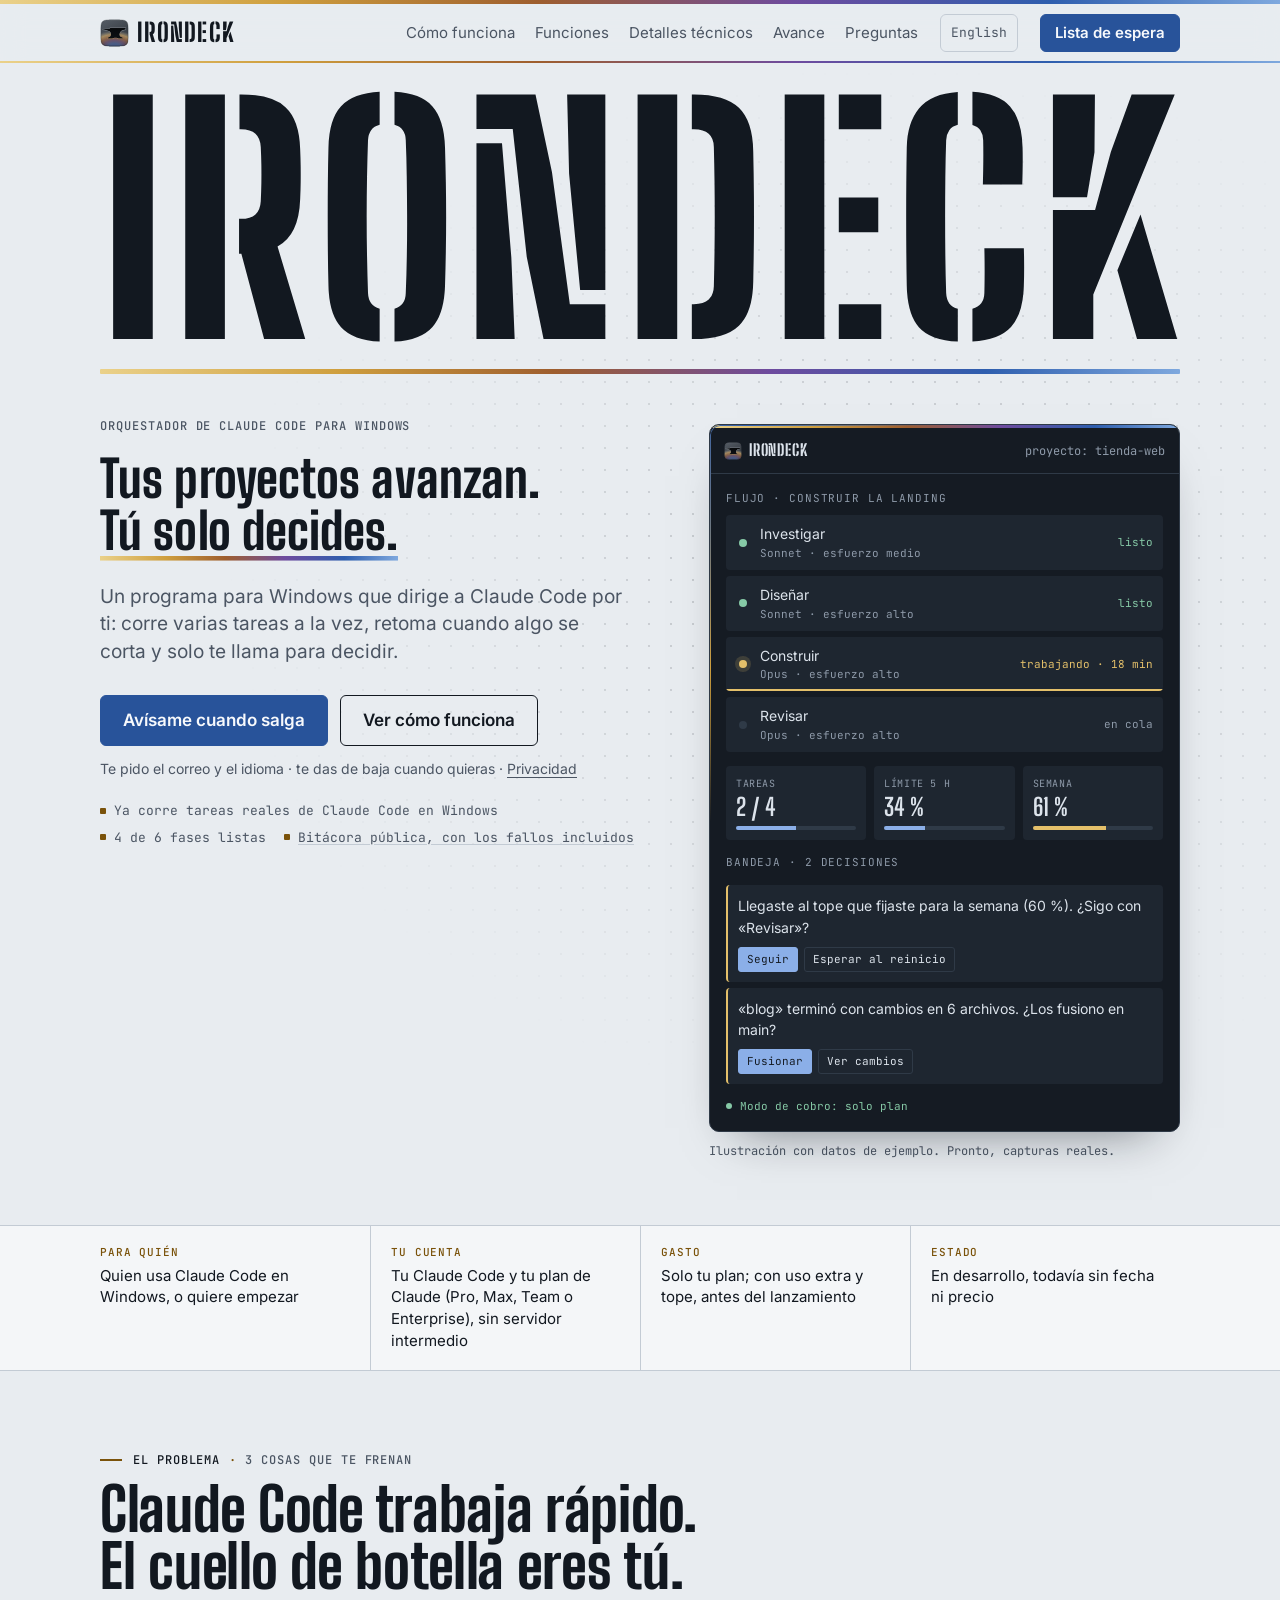
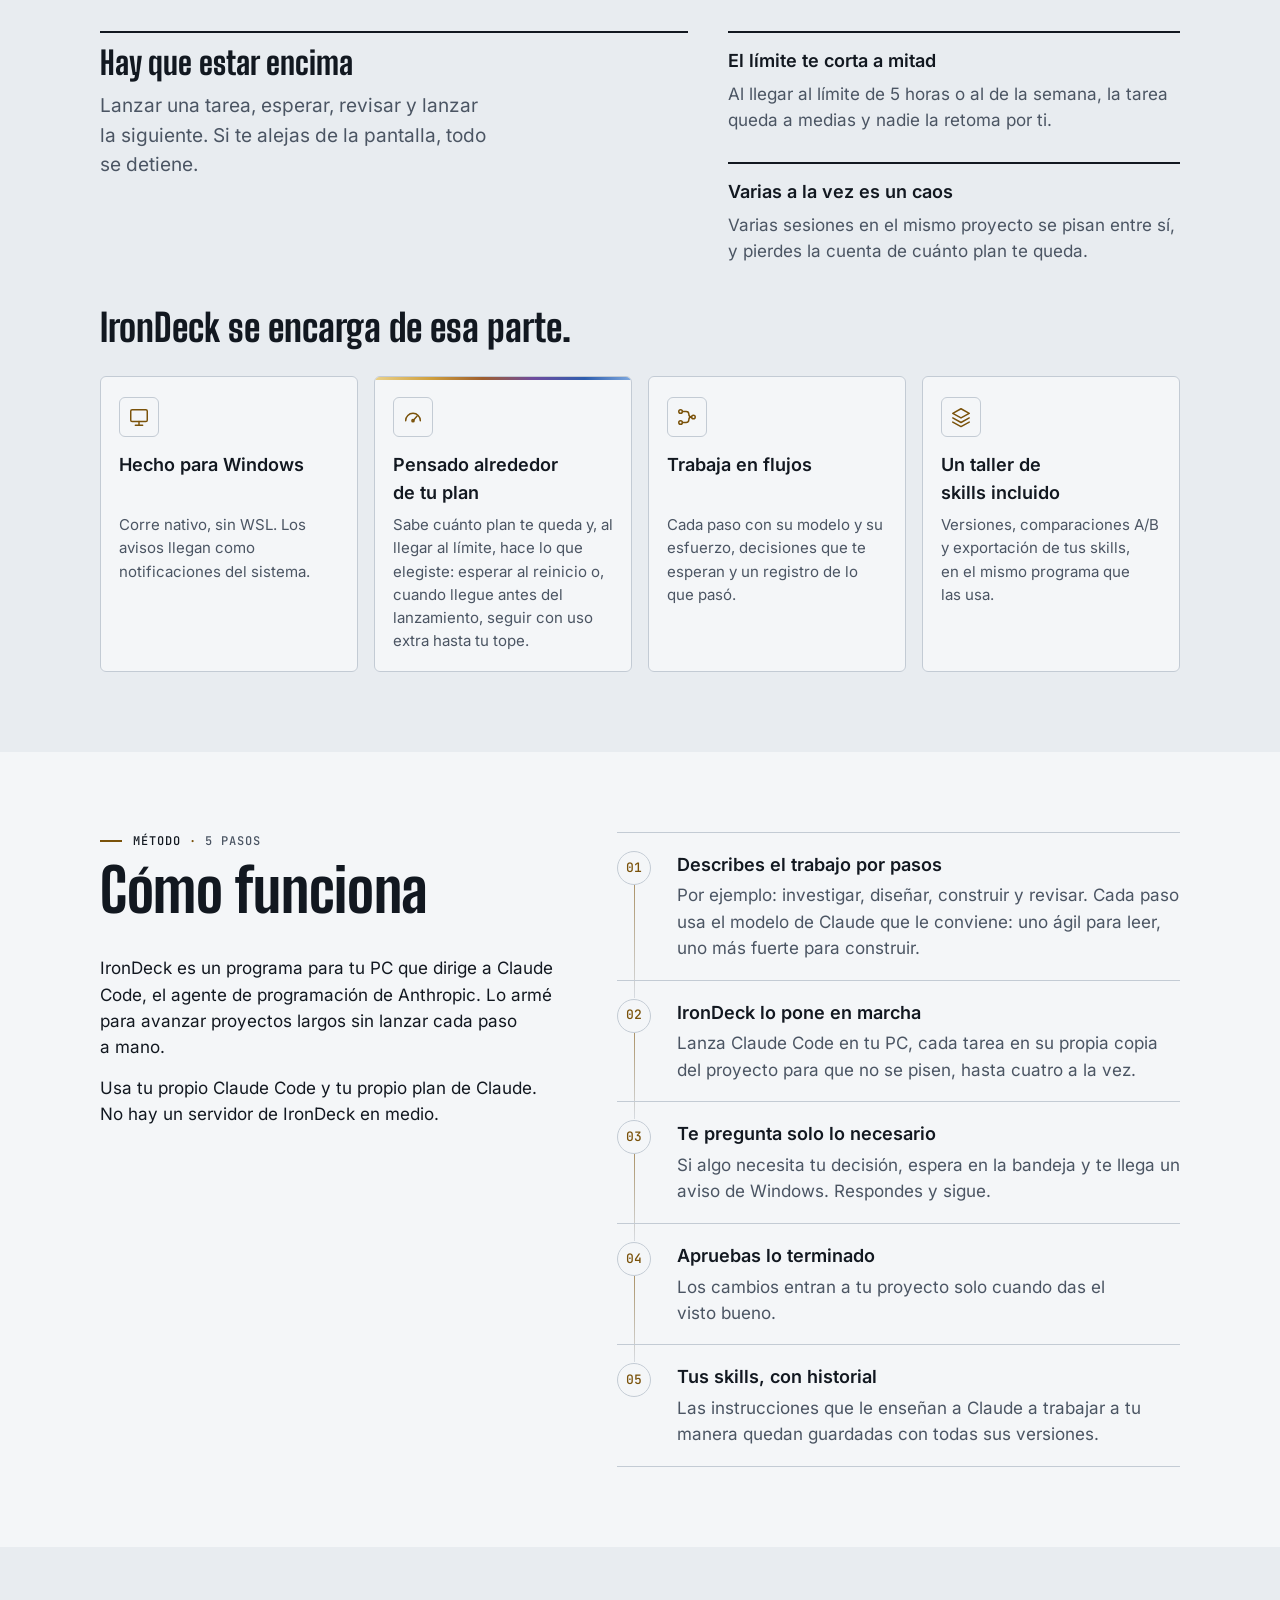
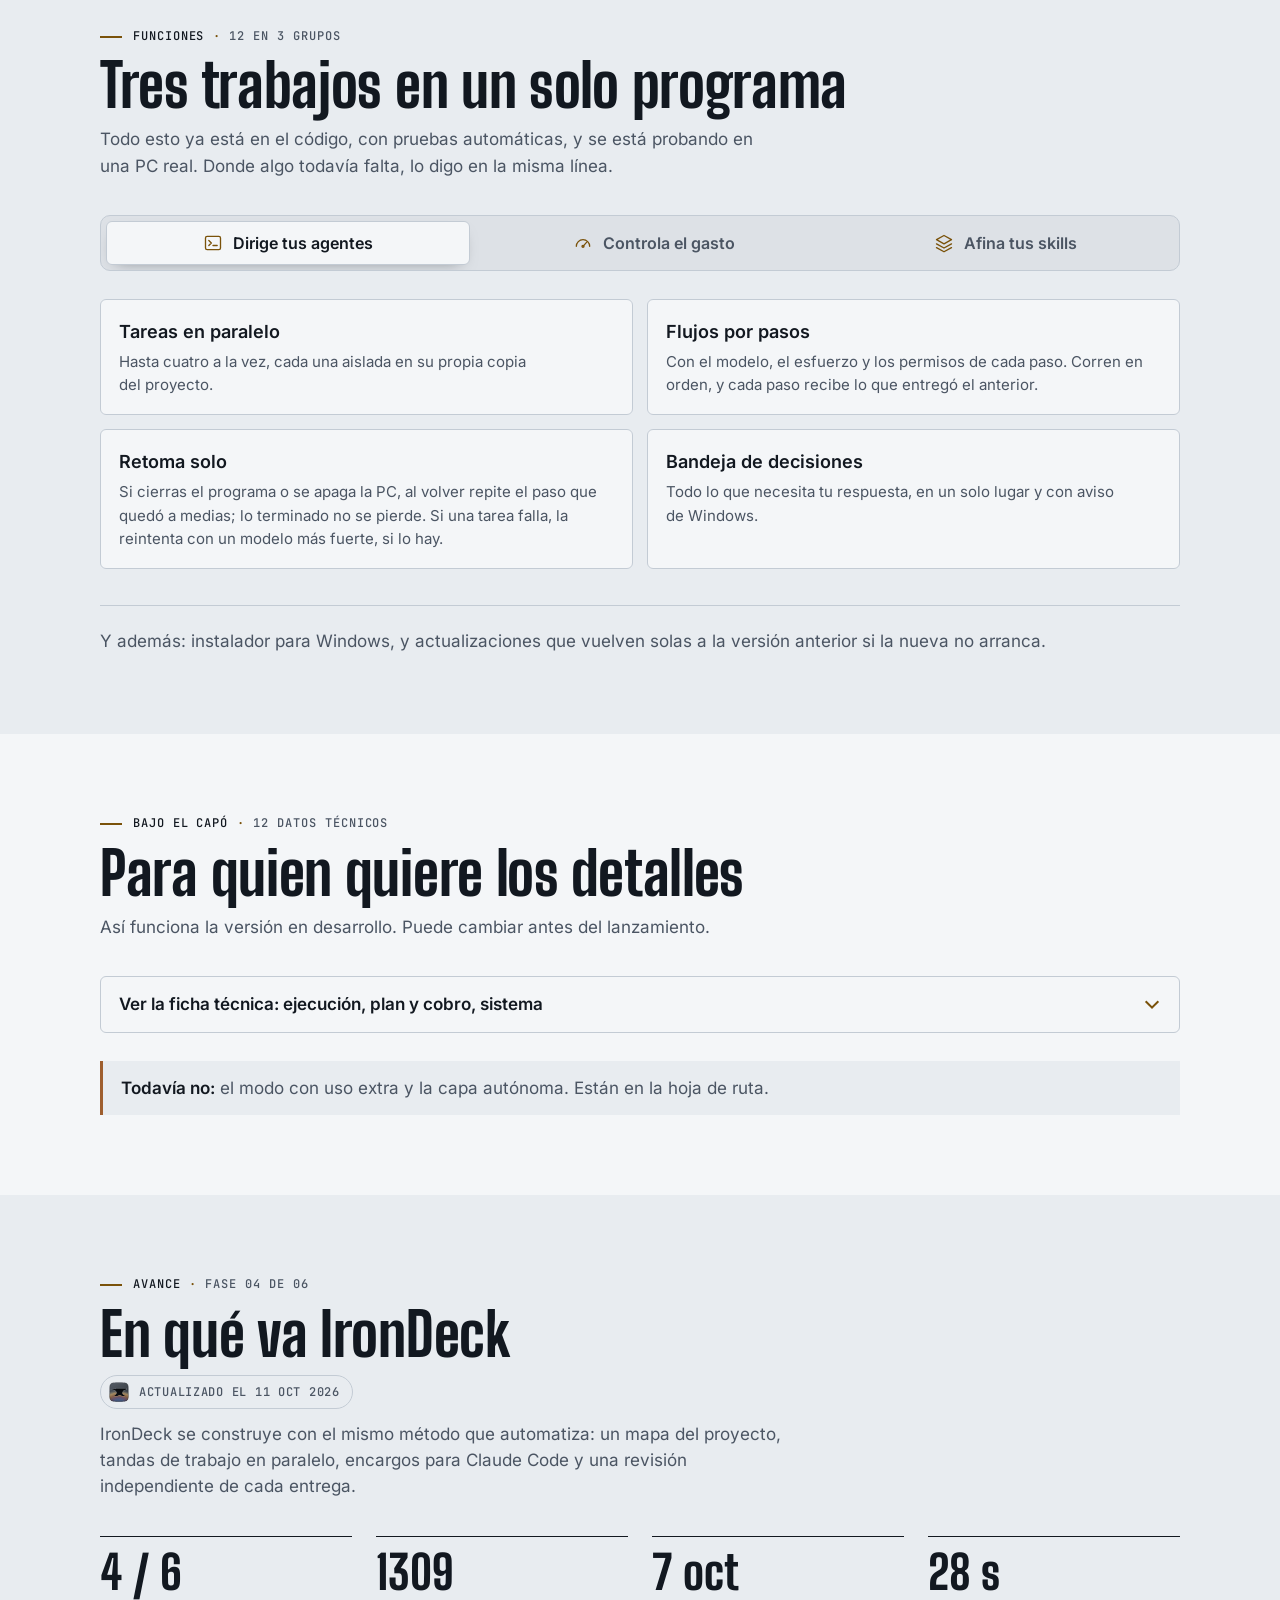
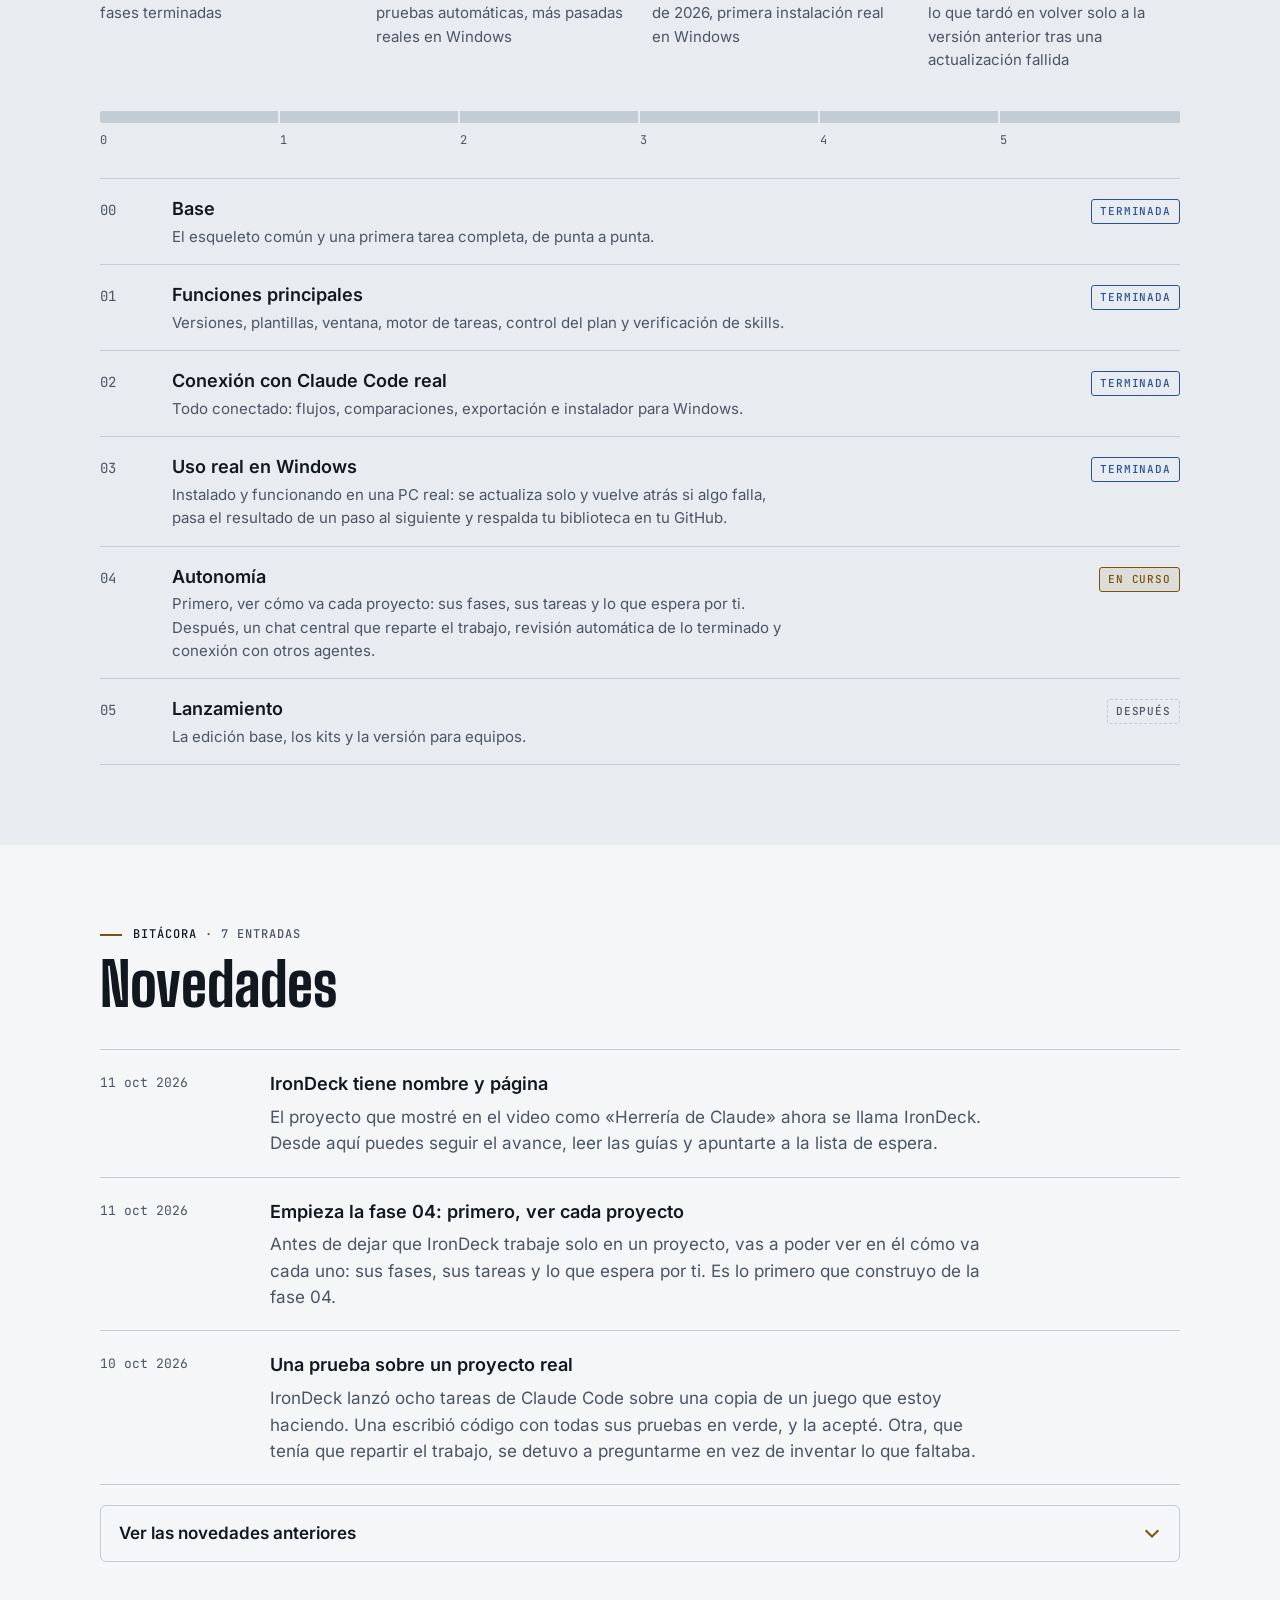
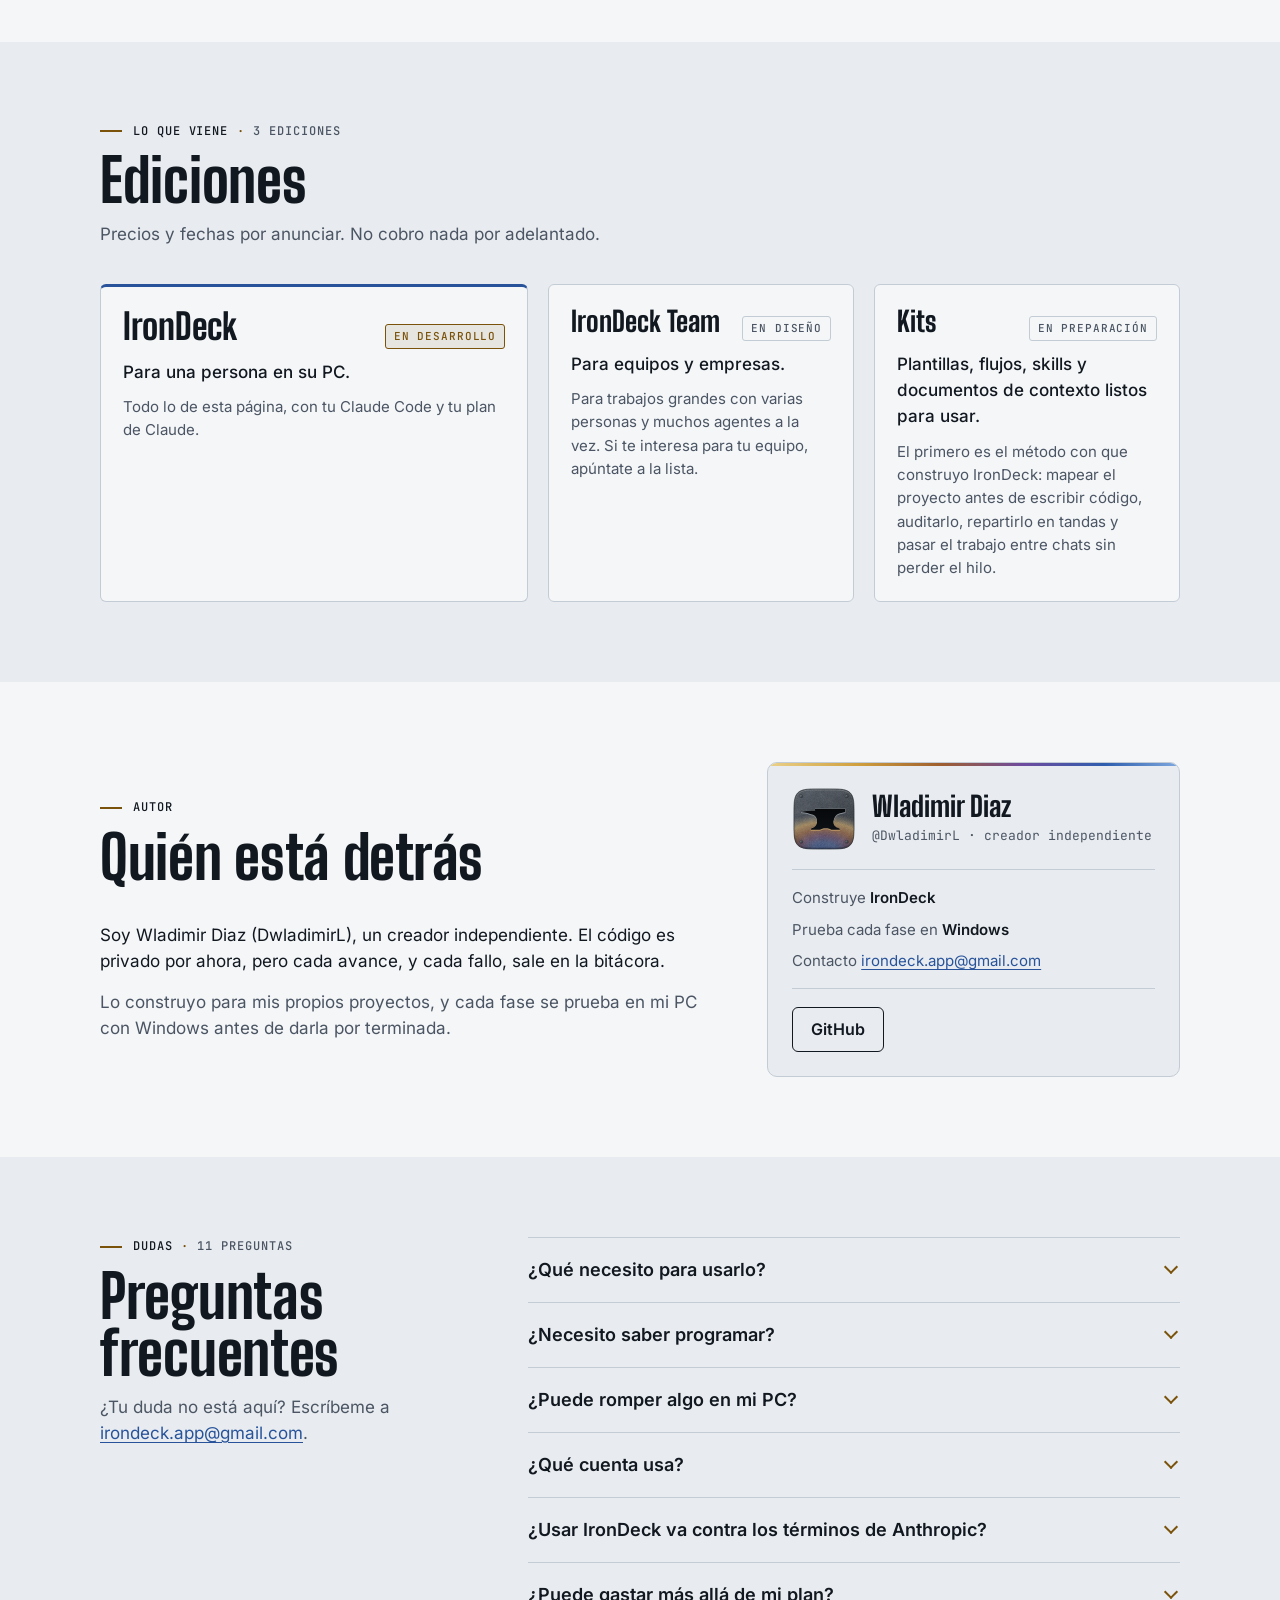
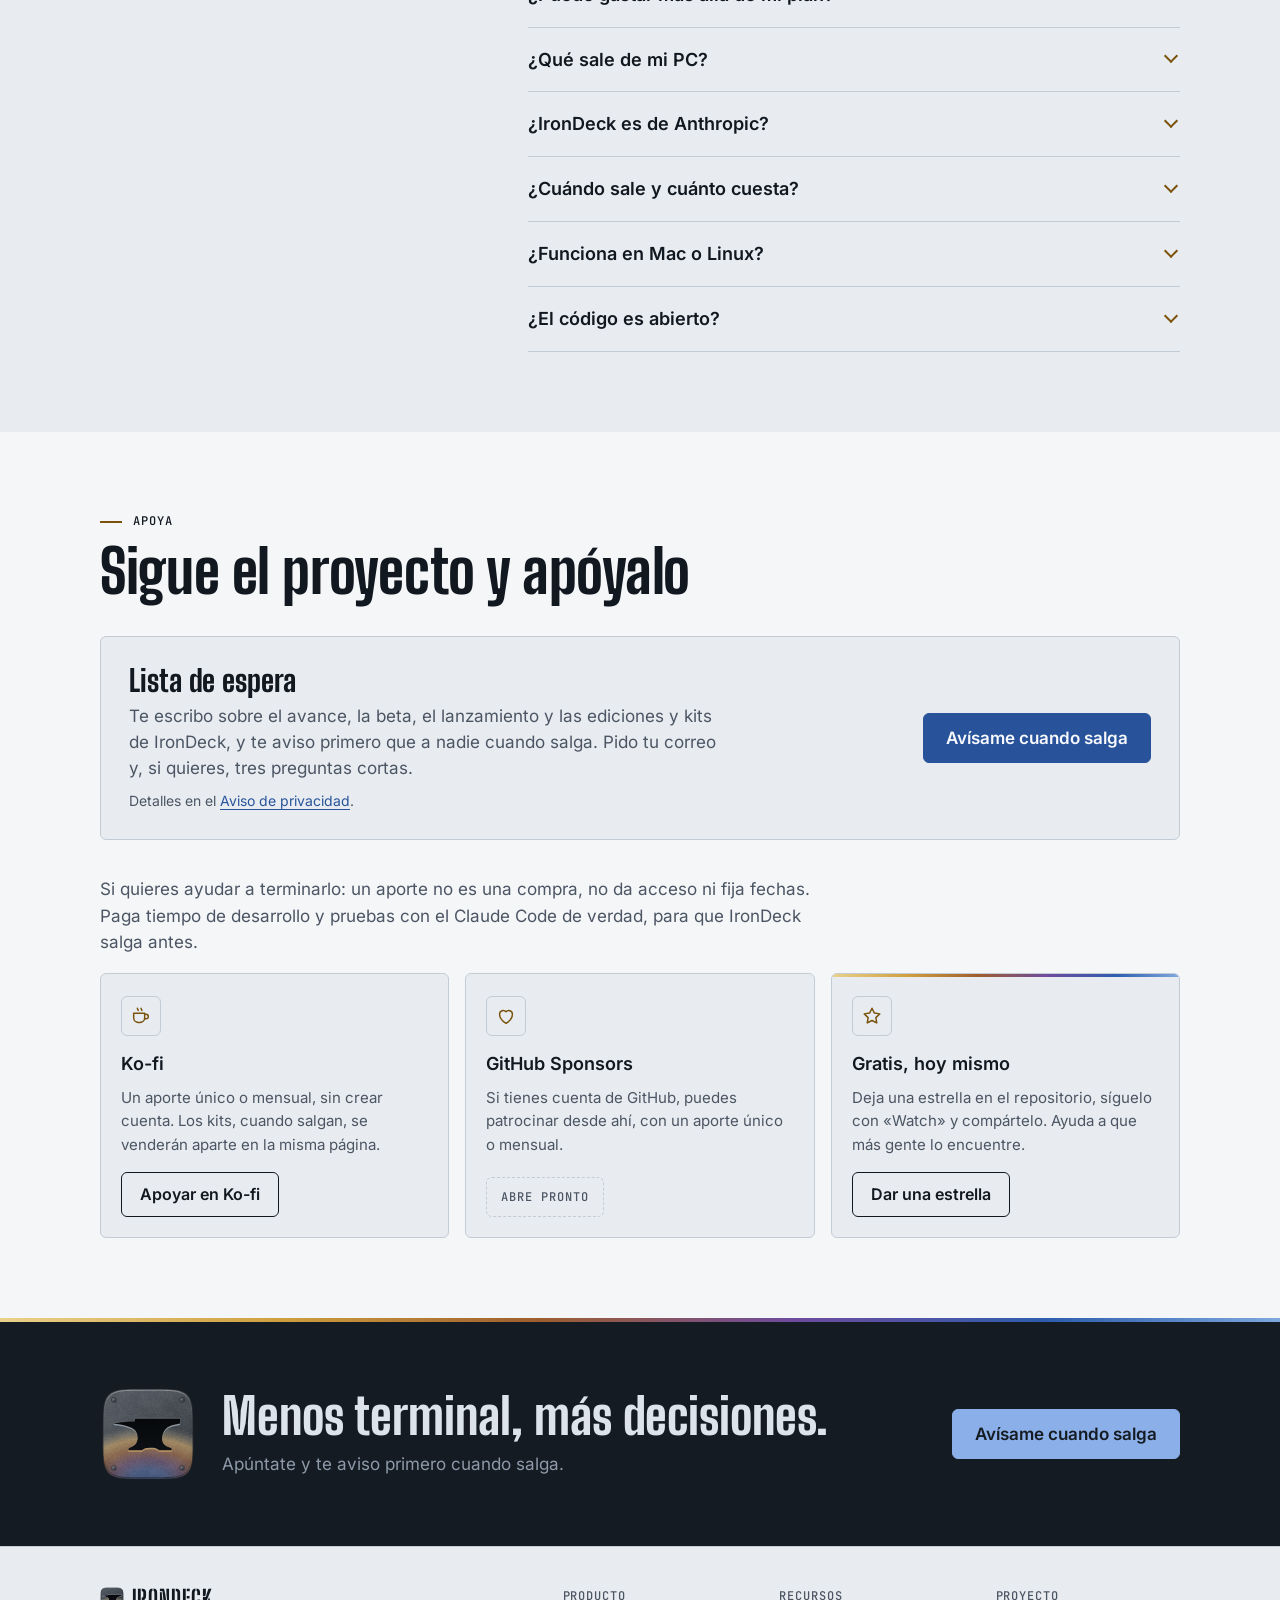
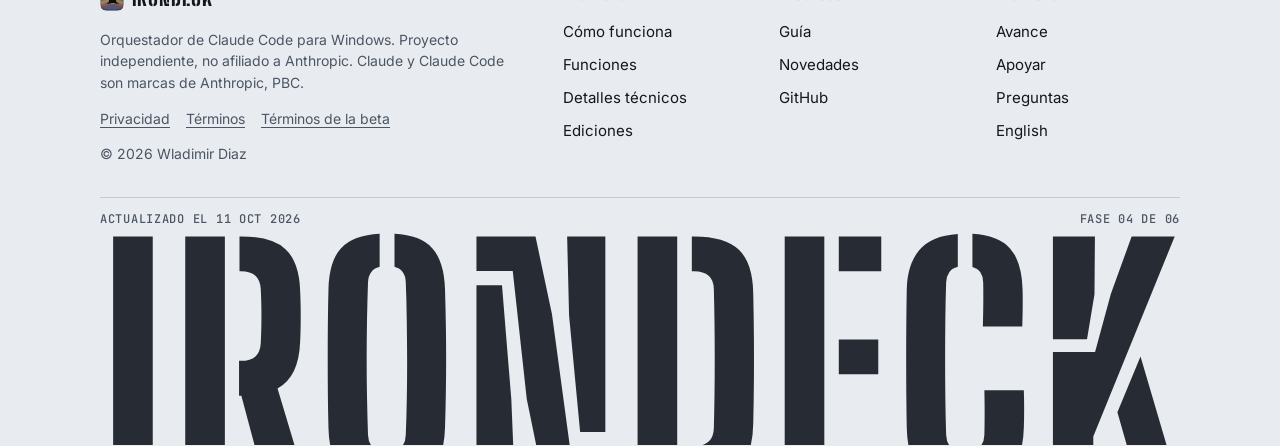
==== index.html @ 44e697b2 "Tipografía: Inter en el texto y JetBrains Mono en los datos (titulares siguen en Big Shoulders); gal" ====
<!doctype html>
<html lang="es">
<head>
<meta charset="utf-8">
<meta name="viewport" content="width=device-width, initial-scale=1, viewport-fit=cover">
<title>Orquestador de Claude Code para Windows | IronDeck</title>
<meta name="description" content="Corre varias tareas de Claude Code a la vez con tu propia cuenta y controla los límites de tu plan y el gasto extra. App para Windows, en desarrollo.">
<link rel="canonical" href="https://dwladimirl.github.io/irondeck/">
<link rel="alternate" hreflang="es" href="https://dwladimirl.github.io/irondeck/">
<link rel="alternate" hreflang="en" href="https://dwladimirl.github.io/irondeck/en/">
<link rel="alternate" hreflang="x-default" href="https://dwladimirl.github.io/irondeck/en/">
<meta property="og:type" content="website">
<meta property="og:site_name" content="IronDeck">
<meta property="og:title" content="Orquestador de Claude Code para Windows | IronDeck">
<meta property="og:description" content="Corre varias tareas de Claude Code a la vez con tu propia cuenta y controla los límites de tu plan y el gasto extra. App para Windows, en desarrollo.">
<meta property="og:url" content="https://dwladimirl.github.io/irondeck/">
<meta property="og:image" content="https://dwladimirl.github.io/irondeck/og-es.png">
<meta property="og:image:width" content="1200">
<meta property="og:image:height" content="630">
<meta property="og:image:alt" content="Orquestador de Claude Code para Windows | IronDeck">
<meta property="og:locale" content="es_LA">
<meta property="og:locale:alternate" content="en_US">
<meta name="twitter:card" content="summary_large_image">
<meta name="twitter:title" content="Orquestador de Claude Code para Windows | IronDeck">
<meta name="twitter:description" content="Corre varias tareas de Claude Code a la vez con tu propia cuenta y controla los límites de tu plan y el gasto extra. App para Windows, en desarrollo.">
<meta name="twitter:image" content="https://dwladimirl.github.io/irondeck/og-es.png">
<meta name="twitter:image:alt" content="Orquestador de Claude Code para Windows | IronDeck">
<meta name="theme-color" content="#151b23">
<meta name="google-site-verification" content="wvuxBFyBOzx4dstYK6HZPHIpPNe8g9uJr7-BDbTh3PM">
<link rel="icon" href="favicon.ico" sizes="32x32">
<link rel="icon" href="marca/irondeck-icono-simple.svg" type="image/svg+xml">
<link rel="apple-touch-icon" href="apple-touch-icon.png">
<link rel="preload" href="fuentes/big-shoulders-display-latin-800-normal.woff2" as="font" type="font/woff2" crossorigin>
<link rel="preload" href="fuentes/inter-latin-wght-normal.woff2" as="font" type="font/woff2" crossorigin>
<style>
@font-face{font-family:"Inter";font-style:normal;font-weight:400 700;font-display:swap;src:url("fuentes/inter-latin-wght-normal.woff2") format("woff2")}
@font-face{font-family:"Big Shoulders Display";font-style:normal;font-weight:700;font-display:swap;src:url("fuentes/big-shoulders-display-latin-700-normal.woff2") format("woff2")}
@font-face{font-family:"Big Shoulders Display";font-style:normal;font-weight:800;font-display:swap;src:url("fuentes/big-shoulders-display-latin-800-normal.woff2") format("woff2")}
@font-face{font-family:"Big Shoulders Stencil Display";font-style:normal;font-weight:800;font-display:swap;src:url("fuentes/big-shoulders-stencil-display-latin-800-normal.woff2") format("woff2")}
@font-face{font-family:"JetBrains Mono";font-style:normal;font-weight:400 600;font-display:swap;src:url("fuentes/jetbrains-mono-latin-wght-normal.woff2") format("woff2")}
/* Layout: a control deck. An instrument header, a hero split between the promise and a sample deck panel, a spec strip, then sections that alternate paper and raised paper on a 1120px frame. The temper colors (straw to blue, the colors steel takes as it is tempered) are the one signature: top edge, the underline of the hero's last line, the deck's top rule, the reading thread and the progress bar. */
:root {
  --bg: #e8ecf0;
  --bg-raised: #f4f6f8;
  --ink: #121820;
  --ink-2: #4b5563;
  --line: #c3cbd4;
  --accent: #28539a;
  --accent-ink: #f7f9fc;
  --straw: #7a520a;
  --done: #28539a;

  --deck-bg: #151b23;
  --deck-raised: #1e2630;
  --deck-line: #2f3a47;
  --deck-ink: #dce3eb;
  --deck-muted: #8e9aa9;
  --deck-straw: #e4c06a;
  --deck-blue: #8bafe8;
  --deck-ok: #86c9a6;

  --t1: #ead18a; --t2: #cf9f3e; --t3: #9e5e2e; --t4: #6e4b9e; --t5: #2e5eae; --t6: #7ea8de;
  --temper: linear-gradient(90deg, var(--t1), var(--t2) 22%, var(--t3) 42%, var(--t4) 62%, var(--t5) 82%, var(--t6));

  --f-display: "Big Shoulders Display", "Arial Narrow", "Helvetica Neue", Arial, sans-serif;
  --f-stencil: "Big Shoulders Stencil Display", "Big Shoulders Display", "Arial Narrow", Arial, sans-serif;
  --f-body: "Inter", "Helvetica Neue", Arial, sans-serif;
  --f-mono: "JetBrains Mono", ui-monospace, "Cascadia Mono", Consolas, monospace;

  --dur-fast: 0.18s;
  --ease: cubic-bezier(0.22, 1, 0.36, 1);

  --frame: 1120px;
  --r: 6px;
  color-scheme: light;
}
@media (prefers-color-scheme: dark) {
  :root:not([data-theme="light"]) {
    --bg: #0f1318; --bg-raised: #161b22; --ink: #e4e9ef; --ink-2: #9ba6b4; --line: #29313b;
    --accent: #86abe6; --accent-ink: #0d1219; --straw: #e2bd63; --done: #86abe6;
    --deck-bg: #1a212a; --deck-raised: #222a35; --deck-line: #35414f;
    color-scheme: dark;
  }
}
:root[data-theme="dark"] {
  --bg: #0f1318; --bg-raised: #161b22; --ink: #e4e9ef; --ink-2: #9ba6b4; --line: #29313b;
  --accent: #86abe6; --accent-ink: #0d1219; --straw: #e2bd63; --done: #86abe6;
  --deck-bg: #1a212a; --deck-raised: #222a35; --deck-line: #35414f;
  color-scheme: dark;
}

*, *::before, *::after { box-sizing: border-box; }
html { -webkit-text-size-adjust: 100%; scroll-behavior: smooth; scroll-padding-top: 72px; }
@media (prefers-reduced-motion: reduce) { html { scroll-behavior: auto; } }
body {
  margin: 0;
  background: var(--bg);
  color: var(--ink);
  font-family: var(--f-body);
  font-size: 1.0625rem;
  line-height: 1.55;
}
img { max-width: 100%; height: auto; }
[hidden] { display: none !important; }

a { color: var(--accent); text-underline-offset: 0.18em; }
a:hover { text-decoration-thickness: 2px; }
:focus-visible { outline: 2px solid var(--accent); outline-offset: 3px; border-radius: 2px; }
.deck :focus-visible, .final :focus-visible { outline-color: var(--deck-blue); }

h1, h2, h3, h4 { text-wrap: balance; margin: 0; }
p { margin: 0; text-wrap: pretty; }
ul, ol, dl, dd { margin: 0; padding: 0; list-style: none; }
code { font-family: var(--f-mono); font-size: 0.9em; white-space: nowrap; }
.nw { white-space: nowrap; }

.frame { max-width: var(--frame); margin-inline: auto; padding-inline: 20px; }

.skip { position: absolute; left: -999px; top: 0; background: var(--accent); color: var(--accent-ink); padding: 8px 12px; z-index: 10; }
.skip:focus { left: 12px; top: 12px; }

.temper-edge { height: 4px; background: var(--temper); }

.section-head .label::before { content: ""; display: inline-block; width: 22px; height: 2px; margin-inline-end: 0.9em; vertical-align: middle; background: var(--straw); }
.label .dato { color: var(--ink-2); }
.label .dato::before { content: "·"; margin-inline: 0.7em; color: var(--straw); }
.section-head .label { color: var(--ink); }
.label {
  font-family: var(--f-mono);
  font-size: 0.75rem;
  font-weight: 500;
  letter-spacing: 0.08em;
  text-transform: uppercase;
  color: var(--ink-2);
}

/* Header */
.top {
  position: sticky;
  top: env(safe-area-inset-top, 0px);
  z-index: 5;
  background: color-mix(in srgb, var(--bg) 84%, transparent);
  -webkit-backdrop-filter: blur(12px) saturate(1.3);
  backdrop-filter: blur(12px) saturate(1.3);
  border-bottom: 1px solid var(--line);
}
.top-inner { display: flex; align-items: center; gap: 22px; padding-block: 10px; }
.mark {
  display: inline-flex;
  align-items: center;
  gap: 0.34em;
  font-family: var(--f-stencil);
  font-weight: 800;
  font-size: 1.6rem;
  letter-spacing: 0.04em;
  line-height: 1;
  color: var(--ink);
  text-decoration: none;
}
.mark-icono { width: 1.12em; height: 1.12em; flex: none; }
.nav { display: flex; gap: 20px; margin-inline-start: auto; }
.nav a { color: var(--ink-2); text-decoration: none; font-size: 0.9375rem; }
.nav a:hover { color: var(--ink); }
.lang-link {
  display: inline-flex;
  align-items: center;
  min-height: 38px;
  font-family: var(--f-mono);
  font-size: 0.8125rem;
  color: var(--ink-2);
  text-decoration: none;
  border: 1px solid var(--line);
  border-radius: var(--r);
  padding: 6px 10px;
}
.lang-link:hover { color: var(--ink); border-color: var(--ink-2); }
.top .btn { min-height: 38px; padding: 8px 14px; font-size: 0.9375rem; }
@media (max-width: 960px) {
  .nav { display: none; }
  .lang-link { margin-inline-start: auto; }
}
@media (max-width: 400px) {
  .top-inner { gap: 10px; }
  .mark { font-size: 1.35rem; }
  .top .btn { padding: 8px 10px; font-size: 0.875rem; }
}

/* Buttons */
.btn {
  display: inline-flex;
  align-items: center;
  gap: 10px;
  padding: 12px 18px;
  border-radius: var(--r);
  border: 1px solid var(--ink);
  color: var(--ink);
  font-weight: 600;
  font-size: 1rem;
  line-height: 1.2;
  text-decoration: none;
  cursor: pointer;
}
.btn:hover { text-decoration: none; background: var(--bg-raised); }
.btn-lg { padding: 14px 22px; font-size: 1.0625rem; }
.btn-primary { background: var(--accent); border-color: var(--accent); color: var(--accent-ink); }
.btn-primary:hover { background: var(--accent); filter: brightness(1.08); }
.soon {
  font-family: var(--f-mono);
  font-size: 0.75rem;
  font-weight: 500;
  letter-spacing: 0.08em;
  text-transform: uppercase;
  color: var(--ink-2);
  border: 1px dashed var(--line);
  border-radius: var(--r);
  padding: 10px 14px;
}

/* Hero */
.hero { padding-block: 56px 64px; }
.hero-grid { display: grid; grid-template-columns: minmax(0, 1.08fr) minmax(0, 0.92fr); gap: 56px; align-items: center; }
.hero h1 {
  font-family: var(--f-display);
  font-weight: 800;
  font-size: clamp(2.75rem, 3.4vw + 1.2rem, 4.25rem);
  line-height: 0.95;
  letter-spacing: 0.002em;
  margin-block: 0 22px;
}
/* The keyword line sits inside the H1, styled as the small mono kicker above the promise */
.h1-kicker {
  display: block;
  margin-block-end: 20px;
  font-family: var(--f-mono);
  font-size: 0.75rem;
  font-weight: 500;
  line-height: 1.4;
  letter-spacing: 0.08em;
  text-transform: uppercase;
  color: var(--ink-2);
}
.cta-nota { margin-block-start: 12px; font-size: 0.875rem; color: var(--ink-2); }
.cta-nota a { color: inherit; }
.sr-only { position: absolute; width: 1px; height: 1px; padding: 0; margin: -1px; overflow: hidden; clip: rect(0 0 0 0); white-space: nowrap; border: 0; }
.h1-end {
  display: table;
  margin-block-start: 0.08em;
  padding-block-end: 0.1em;
  background-image: var(--temper);
  background-repeat: no-repeat;
  background-size: 100% 0.09em;
  background-position: 0 100%;
}
.lede { font-size: 1.1875rem; line-height: 1.45; color: var(--ink-2); max-width: 44ch; }
.ctas { display: flex; flex-wrap: wrap; align-items: center; gap: 12px; margin-block-start: 30px; }
.proof {
  display: flex;
  flex-wrap: wrap;
  gap: 6px 18px;
  margin-block-start: 22px;
  font-family: var(--f-mono);
  font-size: 0.8125rem;
  color: var(--ink-2);
}
.proof li { display: inline-flex; align-items: start; gap: 8px; }
.proof li::before { content: ""; flex: none; width: 6px; height: 6px; margin-block-start: 0.5em; border-radius: 1px; background: var(--straw); }
.proof a { color: inherit; text-decoration-color: var(--line); }
.proof a:hover { color: var(--ink); text-decoration-color: currentColor; }
@media (max-width: 880px) {
  .hero { padding-block: 32px 48px; }
  .hero-grid { grid-template-columns: minmax(0, 1fr); gap: 40px; }
}
@media (max-width: 600px) {
  .hero { padding-block: 24px 40px; }
  .hero-grid { gap: 32px; }
  .hero h1 { font-size: 2.375rem; line-height: 1; margin-block: 0 16px; }
  .h1-kicker { margin-block-end: 14px; font-size: 0.6875rem; }
  .lede { font-size: 1.0625rem; line-height: 1.5; max-width: none; }
  .ctas { gap: 10px; margin-block-start: 24px; }
  .ctas .btn { flex: 1 1 100%; justify-content: center; }
  .ctas .btn-lg { padding: 13px 18px; font-size: 1rem; }
  .ctas .btn-lg:not(.btn-primary) { border-color: var(--line); font-weight: 500; }
  .proof { gap: 6px; margin-block-start: 18px; font-size: 0.75rem; }
  .proof li { width: 100%; }
  .proof li:nth-child(3) { display: none; }
}

/* Deck panel (sample) */
.deck { margin: 0; min-width: 0; }
.deck-shell {
  background: var(--deck-bg);
  color: var(--deck-ink);
  border: 1px solid var(--deck-line);
  border-radius: 10px;
  overflow: hidden;
  box-shadow: 0 1px 0 rgba(255,255,255,0.04) inset, 0 24px 48px -28px rgba(10, 16, 24, 0.55);
  font-size: 0.875rem;
}
.deck-shell::before { content: ""; display: block; height: 3px; background: var(--temper); }
.deck-bar {
  display: flex; align-items: center; gap: 10px;
  padding: 10px 14px;
  border-bottom: 1px solid var(--deck-line);
  font-family: var(--f-mono);
  font-size: 0.75rem;
  color: var(--deck-muted);
}
.deck-bar b { font-family: var(--f-stencil); font-weight: 800; font-size: 1rem; letter-spacing: 0.05em; color: var(--deck-ink); }
.deck-bar b { display: inline-flex; align-items: center; gap: 7px; }
.deck-bar b img { width: 18px; height: 18px; }
.deck-bar .proj { margin-inline-start: auto; }
.deck-body { display: grid; gap: 14px; padding: 16px; }
.deck-label { font-family: var(--f-mono); font-size: 0.6875rem; letter-spacing: 0.08em; text-transform: uppercase; color: var(--deck-muted); margin-block-end: 8px; }
.steps { display: grid; gap: 6px; }
.step {
  display: grid;
  grid-template-columns: 14px minmax(0, 1fr) auto;
  gap: 10px;
  align-items: center;
  padding: 8px 10px;
  background: var(--deck-raised);
  border-radius: 4px;
}
.step .dot { width: 8px; height: 8px; border-radius: 50%; background: var(--deck-line); justify-self: center; }
.step[data-s="ok"] .dot { background: var(--deck-ok); }
.step[data-s="run"] .dot { background: var(--deck-straw); box-shadow: 0 0 0 4px rgba(228, 192, 106, 0.16); }
.step .name { min-width: 0; }
.step .meta { display: block; font-family: var(--f-mono); font-size: 0.6875rem; color: var(--deck-muted); }
.step .state { font-family: var(--f-mono); font-size: 0.6875rem; color: var(--deck-muted); white-space: nowrap; }
.step[data-s="run"] .state { color: var(--deck-straw); }
.step[data-s="ok"] .state { color: var(--deck-ok); }
.gauges { display: grid; grid-template-columns: repeat(3, minmax(0, 1fr)); gap: 8px; }
.gauge { background: var(--deck-raised); border-radius: 4px; padding: 10px; min-width: 0; }
.gauge p { font-family: var(--f-mono); font-size: 0.625rem; letter-spacing: 0.06em; text-transform: uppercase; color: var(--deck-muted); }
.gauge strong { display: block; font-family: var(--f-display); font-weight: 700; font-size: 1.5rem; line-height: 1.1; margin-block: 2px 6px; font-variant-numeric: tabular-nums; }
.bar { height: 4px; background: var(--deck-line); border-radius: 2px; overflow: hidden; }
.bar i { display: block; height: 100%; background: var(--deck-blue); }
.bar i.warm { background: var(--deck-straw); }
.tray { display: grid; gap: 6px; }
.ask { background: var(--deck-raised); border-radius: 4px; padding: 10px; display: grid; gap: 8px; border-left: 2px solid var(--deck-straw); }
.ask-actions { display: flex; flex-wrap: wrap; gap: 6px; }
.chip { font-family: var(--f-mono); font-size: 0.6875rem; padding: 3px 8px; border-radius: 3px; border: 1px solid var(--deck-line); color: var(--deck-ink); }
.chip.go { background: var(--deck-blue); border-color: var(--deck-blue); color: var(--deck-bg); }
.guard { display: flex; align-items: center; gap: 8px; font-family: var(--f-mono); font-size: 0.6875rem; color: var(--deck-ok); }
.guard::before { content: ""; width: 6px; height: 6px; border-radius: 50%; background: var(--deck-ok); }
.deck figcaption { margin-block-start: 10px; font-family: var(--f-mono); font-size: 0.75rem; color: var(--ink-2); }
@media (max-width: 600px) {
  .deck-body { padding: 14px; gap: 12px; }
  .tray .ask + .ask { display: none; }
}
@media (max-width: 420px) {
  .gauges { grid-template-columns: minmax(0, 1fr) minmax(0, 1fr); }
  .gauges .gauge:first-child { grid-column: 1 / -1; }
}

/* Spec strip */
.strip { background: var(--bg-raised); border-block: 1px solid var(--line); }
.strip-grid { display: grid; grid-template-columns: repeat(4, minmax(0, 1fr)); }
.strip-grid > div { padding: 18px 20px; border-inline-start: 1px solid var(--line); min-width: 0; }
.strip-grid > div:first-child { border-inline-start: 0; padding-inline-start: 0; }
.strip dt { font-family: var(--f-mono); font-size: 0.6875rem; font-weight: 500; letter-spacing: 0.08em; text-transform: uppercase; color: var(--straw); margin-block-end: 4px; }
.strip dd { font-size: 0.9375rem; line-height: 1.45; }
@media (max-width: 860px) {
  .strip-grid { grid-template-columns: repeat(2, minmax(0, 1fr)); }
  .strip-grid > div { padding: 14px 16px; }
  .strip-grid > div:nth-child(odd) { border-inline-start: 0; padding-inline-start: 0; }
  .strip-grid > div:nth-child(n+3) { border-top: 1px solid var(--line); }
}
@media (max-width: 460px) {
  .strip-grid > div { padding: 12px 0 12px 14px; }
  .strip-grid > div:nth-child(odd) { padding-inline-start: 0; }
  .strip dd { font-size: 0.875rem; }
}

/* Sections */
.section { --surface: var(--bg); padding-block: 80px; }
.section.alt { --surface: var(--bg-raised); background: var(--bg-raised); }
.section:not(.alt) + .section:not(.alt) { border-top: 1px solid var(--line); }
.section-head { display: grid; gap: 12px; margin-block-end: 36px; }
.section h2 {
  font-family: var(--f-display);
  font-weight: 800;
  font-size: clamp(2.375rem, 3.2vw + 1.2rem, 3.75rem);
  line-height: 0.95;
  letter-spacing: -0.005em;
}
.section-head p { color: var(--ink-2); max-width: 62ch; }
@media (max-width: 600px) { .section { padding-block: 56px; } }

/* Problem */
.pains { display: grid; grid-template-columns: minmax(0, 1.3fr) minmax(0, 1fr); gap: 28px 40px; }
.pains li { border-top: 2px solid var(--ink); padding-block-start: 14px; }
.pains li:first-child { grid-row: span 2; }
.pains li:first-child h3 { font-family: var(--f-display); font-weight: 800; font-size: 2rem; line-height: 1; margin-block-end: 12px; }
.pains li:first-child p { font-size: 1.1875rem; max-width: 34ch; }
.pains h3 { font-size: 1.125rem; font-weight: 600; margin-block-end: 6px; }
.pains p { color: var(--ink-2); }
.answer { margin-block-start: 44px; font-family: var(--f-display); font-weight: 800; font-size: clamp(1.75rem, 1.6vw + 1.1rem, 2.375rem); line-height: 1.05; }
@media (max-width: 820px) {
  .pains { grid-template-columns: minmax(0, 1fr); gap: 22px; }
  .pains li:first-child { grid-row: auto; }
}

/* How it works */
.how { display: grid; grid-template-columns: minmax(0, 0.9fr) minmax(0, 1.1fr); gap: 56px; }
.how-intro p + p { margin-block-start: 14px; }
.how-intro > p { max-width: 46ch; }
@media (min-width: 821px) { .how-intro { position: sticky; top: 96px; align-self: start; } }
.process { counter-reset: s; display: grid; }
.process li {
  counter-increment: s;
  display: grid;
  grid-template-columns: 44px minmax(0, 1fr);
  gap: 16px;
  padding-block: 18px;
  border-top: 1px solid var(--line);
}
.process li:last-child { border-bottom: 1px solid var(--line); }
.process li { position: relative; }
.process li::before {
  content: counter(s, decimal-leading-zero);
  display: grid;
  place-items: center;
  width: 34px;
  height: 34px;
  border: 1px solid var(--line);
  border-radius: 50%;
  background: var(--surface);
  font-family: var(--f-mono);
  font-weight: 500;
  font-size: 0.8125rem;
  color: var(--straw);
  position: relative;
  z-index: 1;
}
.process li:not(:last-child)::after {
  content: "";
  position: absolute;
  left: 17px;
  top: 52px;
  bottom: -18px;
  width: 1px;
  background: linear-gradient(var(--straw), var(--line));
  opacity: 0.6;
}
.process h3 { font-size: 1.125rem; font-weight: 600; margin-block-end: 4px; }
.process p { color: var(--ink-2); }
@media (max-width: 820px) { .how { grid-template-columns: minmax(0, 1fr); gap: 28px; } }
@media (max-width: 600px) { .process li { grid-template-columns: 34px minmax(0, 1fr); gap: 12px; } }

/* Features: three pillars as rows */
.pillars { display: grid; }
.pillar {
  display: grid;
  grid-template-columns: minmax(0, 0.7fr) minmax(0, 2fr);
  gap: 20px 40px;
  padding-block: 28px;
  border-top: 2px solid var(--ink);
}
.pillar > h3 { font-family: var(--f-display); font-weight: 800; font-size: 1.875rem; line-height: 1; }
.feats { display: grid; grid-template-columns: repeat(2, minmax(0, 1fr)); gap: 22px 36px; }
.feat h4 { margin-block-end: 4px; font-size: 1.125rem; font-weight: 600; }
.feat p { color: var(--ink-2); font-size: 0.9375rem; }
.extra { margin-block-start: 8px; padding-block-start: 22px; border-top: 1px solid var(--line); color: var(--ink-2); }
@media (max-width: 900px) { .pillar { grid-template-columns: minmax(0, 1fr); } }
@media (max-width: 560px) { .feats { grid-template-columns: minmax(0, 1fr); } }

/* What sets it apart: the answer to the three pains, four cards with a line icon */
.diffs { display: grid; grid-template-columns: repeat(4, minmax(0, 1fr)); gap: 16px; margin-block-start: 28px; }
.diff {
  position: relative;
  min-width: 0;
  padding: 20px 18px 18px;
  background: var(--bg-raised);
  border: 1px solid var(--line);
  border-radius: var(--r);
  overflow: hidden;
}
.diff-key::before { content: ""; position: absolute; inset: 0 0 auto 0; height: 3px; background: var(--temper); }
.diff-ico { display: inline-grid; place-items: center; width: 40px; height: 40px; margin-block-end: 14px; border: 1px solid var(--line); border-radius: var(--r); color: var(--straw); }
.diff-ico svg { width: 22px; height: 22px; fill: none; stroke: currentColor; stroke-width: 1.6; stroke-linecap: round; stroke-linejoin: round; }
.diff h3 { font-size: 1.125rem; font-weight: 600; margin-block-end: 6px; }
.diff p { color: var(--ink-2); font-size: 0.9375rem; }
@media (min-width: 561px) {
  .diffs { grid-template-rows: auto auto 1fr; row-gap: 0; }
  .diff { display: grid; grid-row: span 3; grid-template-rows: subgrid; row-gap: 0; align-content: start; }
}
@media (max-width: 960px) { .diffs { grid-template-columns: repeat(2, minmax(0, 1fr)); row-gap: 16px; } }
@media (max-width: 560px) {
  .diffs { grid-template-columns: minmax(0, 1fr); gap: 10px; }
  .diff { display: grid; grid-template-columns: 40px minmax(0, 1fr); gap: 2px 14px; padding: 16px; }
  .diff-ico { grid-row: span 2; margin: 0; }
}

/* Folded blocks: the spec sheet, earlier updates and FAQ answers open on demand */
.plegable { margin-block-start: 8px; }
.plegable > summary,
.faq summary {
  display: flex;
  align-items: center;
  justify-content: space-between;
  gap: 16px;
  cursor: pointer;
  list-style: none;
}
.plegable > summary::-webkit-details-marker,
.faq summary::-webkit-details-marker { display: none; }
.plegable > summary {
  padding: 14px 18px;
  border: 1px solid var(--line);
  border-radius: var(--r);
  background: var(--surface);
  font-weight: 600;
}
.plegable > summary:hover { border-color: var(--ink-2); }
.plegable > summary::after,
.faq summary::after {
  content: "";
  flex: none;
  width: 10px;
  height: 10px;
  margin-inline-end: 4px;
  border-right: 2px solid var(--straw);
  border-bottom: 2px solid var(--straw);
  transform: translateY(-3px) rotate(45deg);
}
.plegable[open] > summary { margin-block-end: 24px; }
.plegable[open] > summary::after,
.faq details[open] summary::after { transform: translateY(2px) rotate(-135deg); }
.news-mas { margin-block-start: 20px; }
.news-mas[open] > summary { margin-block-end: 0; }
.news-mas .news li:first-child { border-top: 0; }

/* Technical details */
.spec-groups { display: grid; grid-template-columns: repeat(3, minmax(0, 1fr)); gap: 32px 40px; align-items: start; }
.spec-group { min-width: 0; }
.spec-title {
  font-family: var(--f-mono);
  font-size: 0.75rem;
  font-weight: 500;
  letter-spacing: 0.08em;
  text-transform: uppercase;
  padding-block-end: 10px;
  border-bottom: 2px solid var(--ink);
  margin-block-end: 4px;
}
.spec { padding-block: 12px; min-width: 0; }
.spec dt { font-family: var(--f-mono); font-size: 0.8125rem; font-weight: 500; color: var(--straw); margin-block-end: 2px; }
.spec dd { color: var(--ink-2); font-size: 0.9375rem; overflow-wrap: anywhere; }
.spec dd code { color: var(--ink); }
.not-yet {
  margin-block-start: 28px;
  padding: 14px 18px;
  border-left: 3px solid var(--t3);
  background: var(--bg);
  color: var(--ink-2);
}
.not-yet strong { color: var(--ink); font-weight: 600; }
@media (max-width: 900px) { .spec-groups { grid-template-columns: minmax(0, 1fr); } }

/* Progress */
.stats { display: grid; grid-template-columns: repeat(4, minmax(0, 1fr)); gap: 24px; margin-block-end: 40px; }
.stat { border-top: 1px solid var(--ink); padding-block-start: 12px; min-width: 0; }
.stat strong { display: block; font-family: var(--f-display); font-weight: 800; font-size: clamp(2.25rem, 2.4vw + 1rem, 3rem); line-height: 1; font-variant-numeric: tabular-nums; }
.stat > span { display: block; margin-block-start: 6px; color: var(--ink-2); font-size: 0.9375rem; }
@media (max-width: 820px) { .stats { grid-template-columns: repeat(2, minmax(0, 1fr)); } }

.meter { margin-block-end: 28px; }
.meter-track { position: relative; height: 12px; border-radius: 3px; background: var(--temper); overflow: hidden; }
.meter-rest { position: absolute; top: 0; bottom: 0; right: 0; background: var(--line); }
.meter-ticks { position: absolute; inset: 0; z-index: 2; display: grid; grid-template-columns: repeat(6, 1fr); }
.meter-ticks span { border-right: 2px solid var(--surface); }
.meter-ticks span:last-child { border-right: 0; }
.meter-scale { display: grid; grid-template-columns: repeat(6, 1fr); margin-block-start: 8px; font-family: var(--f-mono); font-size: 0.75rem; color: var(--ink-2); }

.phases { display: grid; }
.phase {
  display: grid;
  grid-template-columns: 56px minmax(0, 1fr) 132px;
  gap: 16px;
  align-items: baseline;
  padding-block: 16px;
  border-top: 1px solid var(--line);
}
.phase:last-child { border-bottom: 1px solid var(--line); }
.phase .num { font-family: var(--f-mono); font-size: 0.875rem; color: var(--ink-2); }
.phase h3 { font-size: 1.125rem; font-weight: 600; }
.phase p { color: var(--ink-2); font-size: 0.9375rem; margin-block-start: 2px; max-width: 70ch; }
.pill {
  justify-self: end;
  font-family: var(--f-mono);
  font-size: 0.6875rem;
  font-weight: 500;
  letter-spacing: 0.08em;
  text-transform: uppercase;
  padding: 3px 8px;
  border-radius: 3px;
  border: 1px solid var(--line);
  color: var(--ink-2);
  white-space: nowrap;
}
.pill[data-st="done"] { border-color: var(--done); color: var(--done); }
.pill[data-st="doing"] { border-color: var(--straw); color: var(--straw); background: color-mix(in srgb, var(--straw) 10%, transparent); }
.pill[data-st="later"] { border-style: dashed; }
@media (max-width: 640px) {
  .phase { grid-template-columns: 40px minmax(0, 1fr); row-gap: 10px; }
  .phase .pill { grid-column: 2; justify-self: start; margin-block-start: 0; }
}

/* Updates */
.news { display: grid; }
.news li {
  display: grid;
  grid-template-columns: 150px minmax(0, 1fr);
  gap: 20px;
  padding-block: 20px;
  border-top: 1px solid var(--line);
}
.news li:last-child { border-bottom: 1px solid var(--line); }
.news time { font-family: var(--f-mono); font-size: 0.8125rem; color: var(--ink-2); padding-block-start: 3px; }
.news h3 { font-size: 1.125rem; font-weight: 600; margin-block-end: 6px; }
.news p { color: var(--ink-2); max-width: 66ch; }
@media (max-width: 600px) { .news li { grid-template-columns: minmax(0, 1fr); gap: 4px; } }

/* Editions */
.editions { display: grid; grid-template-columns: minmax(0, 1.4fr) minmax(0, 1fr) minmax(0, 1fr); gap: 20px; }
.edition-main { background: color-mix(in srgb, var(--accent) 5%, var(--bg-raised)); }
.edition {
  display: grid;
  grid-template-rows: auto auto 1fr;
  gap: 10px;
  padding: 22px;
  background: var(--bg-raised);
  border: 1px solid var(--line);
  border-radius: var(--r);
  min-width: 0;
}
.edition-main { border-top: 3px solid var(--accent); }
.edition-head { display: flex; flex-wrap: wrap; align-items: baseline; justify-content: space-between; gap: 8px; }
.edition h3 { font-family: var(--f-display); font-weight: 800; font-size: 1.75rem; line-height: 1; }
.edition-main h3 { font-size: 2.25rem; }
.edition .pill { justify-self: auto; }
.edition .for { font-weight: 500; }
.edition p:last-child { color: var(--ink-2); font-size: 0.9375rem; }
@media (max-width: 900px) { .editions { grid-template-columns: minmax(0, 1fr); gap: 16px; } }

/* About */
.about { display: grid; grid-template-columns: minmax(0, 1.2fr) minmax(0, 0.8fr); gap: 48px; align-items: start; }
.about { align-items: center; }
.about > div:first-child > p { max-width: 58ch; }
.about > div:first-child > p + p { margin-block-start: 14px; color: var(--ink-2); }
.perfil { display: grid; gap: 18px; padding: 24px; background: var(--bg); border: 1px solid var(--line); border-radius: 10px; position: relative; overflow: hidden; }
.perfil::before { content: ""; position: absolute; inset: 0 0 auto 0; height: 3px; background: var(--temper); }
.perfil-cabeza { display: flex; align-items: center; gap: 16px; }
.perfil-icono { width: 64px; height: 64px; flex: none; }
.perfil-nombre { font-family: var(--f-display); font-weight: 800; font-size: 1.75rem; line-height: 1; }
.perfil-alias { margin-block-start: 6px; font-family: var(--f-mono); font-size: 0.8125rem; color: var(--ink-2); }
.perfil-datos { display: grid; gap: 8px; padding-block: 16px; border-block: 1px solid var(--line); font-size: 0.9375rem; color: var(--ink-2); }
.perfil-datos strong { color: var(--ink); font-weight: 600; }
.perfil-datos a { overflow-wrap: anywhere; }
.perfil-enlaces { display: flex; flex-wrap: wrap; gap: 10px; }
@media (max-width: 1000px) { .about { grid-template-columns: minmax(0, 1fr); gap: 28px; } .perfil { max-width: 480px; } }

/* Follow and support */
.join {
  display: grid;
  grid-template-columns: minmax(0, 1fr) auto;
  gap: 16px 32px;
  align-items: center;
  padding: 28px;
  background: var(--bg);
  border: 1px solid var(--line);
  border-radius: var(--r);
}
.join h3 { font-family: var(--f-display); font-weight: 800; font-size: 1.875rem; line-height: 1; margin-block-end: 8px; }
.join p { color: var(--ink-2); max-width: 54ch; }
.support-intro { margin-block: 36px 18px; color: var(--ink-2); max-width: 66ch; }
.ways { display: grid; grid-template-columns: repeat(3, minmax(0, 1fr)); gap: 16px; }
.way {
  display: grid;
  grid-template-rows: auto auto 1fr auto;
  justify-items: start;
  gap: 8px;
  min-width: 0;
  padding: 22px 20px 20px;
  background: var(--bg);
  border: 1px solid var(--line);
  border-radius: var(--r);
}
.way .diff-ico { margin-block-end: 6px; }
.way-gratis { position: relative; overflow: hidden; }
.way-gratis::before { content: ""; position: absolute; inset: 0 0 auto 0; height: 3px; background: var(--temper); }
.way h3 { font-size: 1.125rem; font-weight: 600; }
.way p { color: var(--ink-2); font-size: 0.9375rem; }
.way .btn, .way .soon { margin-block-start: 8px; }
@media (max-width: 860px) { .ways { grid-template-columns: minmax(0, 1fr); } }
.also { margin-block-start: 22px; color: var(--ink-2); }
@media (max-width: 640px) {
  .join { grid-template-columns: minmax(0, 1fr); padding: 22px; }
}

/* FAQ: heading on the left (it stays in view), the accordion on the right */
.faq-layout { display: grid; grid-template-columns: minmax(0, 0.8fr) minmax(0, 1.4fr); gap: 56px; align-items: start; }
.faq-layout .section-head { margin-block-end: 0; }
@media (min-width: 901px) { .faq-layout .section-head { position: sticky; top: 96px; } }
@media (max-width: 900px) { .faq-layout { grid-template-columns: minmax(0, 1fr); gap: 0; } .faq-layout .section-head { margin-block-end: 36px; } }
.faq { display: grid; border-top: 1px solid var(--line); }
.faq details { border-bottom: 1px solid var(--line); }
.faq summary { padding-block: 18px; }
.faq summary:hover h3 { color: var(--accent); }
.faq h3 { font-size: 1.125rem; font-weight: 600; }
.faq p { color: var(--ink-2); padding-block-end: 20px; max-width: 68ch; }

/* Closing band */
.final { background: var(--deck-bg); color: var(--deck-ink); }
.final-inner { display: grid; grid-template-columns: minmax(0, 1fr) auto; gap: 20px 40px; align-items: center; padding-block: 64px; }
.final-copy { display: flex; align-items: center; gap: 26px; }
.final-icono { width: 96px; height: 96px; flex: none; }
.final h2 { font-family: var(--f-display); font-weight: 800; font-size: clamp(2.125rem, 2.6vw + 1.2rem, 3.125rem); line-height: 1; }
.final p { color: var(--deck-muted); margin-block-start: 10px; max-width: 52ch; }
.final .btn-primary { background: var(--deck-blue); border-color: var(--deck-blue); color: var(--deck-bg); }
.final .btn-primary:hover { background: var(--deck-blue); }
.final .btn:not(.btn-primary) { border-color: var(--deck-ink); color: var(--deck-ink); }
.final .btn:not(.btn-primary):hover { background: var(--deck-raised); }
@media (max-width: 900px) {
  .final-inner { grid-template-columns: minmax(0, 1fr); padding-block: 52px; }
  /* the icon stays beside the title: on a phone the title takes two lines, the icon matches their height */
  .final-copy { align-items: flex-start; gap: 16px; }
  .final-icono { width: 68px; height: 68px; }
  .final h2 { font-size: clamp(1.875rem, 8.8vw, 2.5rem); line-height: 1; text-wrap: balance; padding-block-start: 2px; }
  .final .btn { justify-content: center; }
}

/* Footer */
.foot { border-top: 1px solid var(--line); padding-block: 40px 48px; }
.foot-inner { display: grid; grid-template-columns: minmax(0, 1.4fr) repeat(3, minmax(0, 0.6fr)); gap: 28px 32px; }
.foot .mark { font-size: 1.35rem; }
.foot-brand p { color: var(--ink-2); font-size: 0.875rem; max-width: 46ch; margin-block-start: 10px; }
.foot-col h2 { font-family: var(--f-mono); font-size: 0.75rem; font-weight: 500; letter-spacing: 0.08em; text-transform: uppercase; color: var(--ink-2); margin-block-end: 10px; }
.foot-col ul { display: grid; gap: 2px; font-size: 0.9375rem; }
.foot-col a { display: inline-block; padding-block: 4px; color: var(--ink); text-decoration: none; }
.foot-col a:hover { text-decoration: underline; }
@media (max-width: 760px) { .foot-inner { grid-template-columns: repeat(2, minmax(0, 1fr)); } .foot-brand { grid-column: 1 / -1; } }

/* Legal pages: one reading column on the same paper, under the same header and temper edge. The summary box carries the temper rule; warranty and liability clauses sit in a marked box so they stand out. */
.foot-legal, .foot-legal > span { display: flex; flex-wrap: wrap; gap: 2px 16px; font-size: 0.875rem; }
.foot-legal { margin-block-start: 10px; }
.foot-legal a { color: var(--ink-2); padding-block: 4px; }
.foot-legal a:hover { color: var(--ink); }
.join-nota { margin-block-start: 8px; font-size: 0.875rem; }
.legal-top .lang-link { margin-inline-start: auto; }
.legal { padding-block: 32px 72px; }
.legal-frame { max-width: 780px; }
.legal-volver { margin-block-end: 22px; font-family: var(--f-mono); font-size: 0.8125rem; }
.legal-volver a { color: var(--ink-2); text-decoration: none; padding-block: 4px; display: inline-block; }
.legal-volver a:hover { color: var(--ink); text-decoration: underline; }
.legal h1 { font-family: var(--f-display); font-weight: 800; font-size: clamp(2.375rem, 2.4vw + 1.6rem, 3.375rem); line-height: 1; }
.legal-fecha { margin-block-start: 12px; font-family: var(--f-mono); font-size: 0.8125rem; color: var(--ink-2); }
.legal-resumen { position: relative; overflow: hidden; margin-block: 26px 4px; padding: 20px 22px 18px; background: var(--bg-raised); border: 1px solid var(--line); border-radius: var(--r); }
.legal-resumen::before { content: ""; position: absolute; inset: 0 0 auto 0; height: 3px; background: var(--temper); }
.legal-resumen-t { margin-block-end: 10px; font-family: var(--f-mono); font-size: 0.75rem; font-weight: 500; letter-spacing: 0.08em; text-transform: uppercase; color: var(--straw); }
.legal ul { display: grid; gap: 6px; padding-inline-start: 1.2em; list-style: disc; }
.legal ul li::marker { color: var(--straw); }
.legal h2 { margin-block: 40px 12px; font-family: var(--f-display); font-weight: 800; font-size: 1.75rem; line-height: 1.05; }
.legal h3 { margin-block: 24px 8px; font-size: 1.0625rem; font-weight: 600; }
.legal p + p, .legal p + ul, .legal ul + p { margin-block-start: 12px; }
.legal p, .legal li { max-width: 68ch; }
.legal-aviso { padding: 14px 18px; background: var(--bg-raised); border-inline-start: 3px solid var(--straw); border-radius: 0 var(--r) var(--r) 0; font-weight: 500; }
.legal mark { padding-inline: 0.25em; border-radius: 2px; background: var(--straw); color: var(--bg); }
.legal-borrador { margin-block-end: 22px; padding: 12px 16px; border: 1px dashed var(--straw); border-radius: var(--r); font-size: 0.9375rem; }
.legal-credito { margin-block-start: 48px; padding-block-start: 16px; border-top: 1px solid var(--line); font-size: 0.8125rem; color: var(--ink-2); }
.legal-credito a { color: inherit; }
.legal-foot-inner { display: flex; flex-wrap: wrap; justify-content: space-between; align-items: baseline; gap: 14px 32px; }
.legal-foot p { color: var(--ink-2); font-size: 0.875rem; max-width: 52ch; }
.legal-nav { display: flex; flex-wrap: wrap; gap: 2px 20px; font-size: 0.9375rem; }
.legal-nav a { display: inline-block; padding-block: 4px; color: var(--ink); text-decoration: none; }
.legal-nav a:hover, .legal-nav a[aria-current="page"] { text-decoration: underline; text-decoration-color: var(--straw); text-decoration-thickness: 2px; }
.legal-indice { margin-block-end: 8px; padding-block-end: 14px; border-bottom: 1px solid var(--line); }
.legal-seccion { padding-block-start: 40px; }
.legal-seccion + .legal-seccion { margin-block-start: 48px; border-top: 1px solid var(--line); }

/* Section menu for widths without the nav bar */
.menu { display: none; position: relative; }
.menu > summary { list-style: none; cursor: pointer; display: grid; place-items: center; width: 40px; height: 38px; border: 1px solid var(--line); border-radius: var(--r); }
.menu > summary::-webkit-details-marker { display: none; }
.menu > summary:hover { border-color: var(--ink-2); }
.menu-ico, .menu-ico::before, .menu-ico::after { display: block; width: 16px; height: 2px; border-radius: 1px; background: var(--ink); }
.menu-ico { position: relative; }
.menu-ico::before, .menu-ico::after { content: ""; position: absolute; left: 0; }
.menu-ico::before { top: -5px; }
.menu-ico::after { top: 5px; }
.menu[open] .menu-ico { background: transparent; }
.menu[open] .menu-ico::before { top: 0; transform: rotate(45deg); }
.menu[open] .menu-ico::after { top: 0; transform: rotate(-45deg); }
.menu-panel {
  position: absolute;
  right: 0;
  top: calc(100% + 10px);
  display: grid;
  min-width: 230px;
  padding: 8px;
  background: var(--bg-raised);
  border: 1px solid var(--line);
  border-radius: 10px;
  box-shadow: 0 18px 40px -18px rgba(8, 12, 18, 0.55);
}
.menu-panel a:not(.btn) { padding: 10px 12px; border-radius: var(--r); color: var(--ink); text-decoration: none; font-weight: 500; }
.menu-panel a:not(.btn):hover { background: var(--bg); }
.menu-panel .btn { margin-block-start: 6px; justify-content: center; }
@media (max-width: 960px) { .menu { display: block; } }
@media (max-width: 600px) { .top-cta { display: none; } }

/* Hero: a faint dot grid behind the promise, fading out toward the edges */
.hero { position: relative; isolation: isolate; }
.hero::before {
  content: "";
  position: absolute;
  inset: 0;
  z-index: -1;
  background-image: radial-gradient(color-mix(in srgb, var(--ink) 16%, transparent) 1px, transparent 1.4px);
  background-size: 22px 22px;
  -webkit-mask-image: radial-gradient(ellipse 70% 60% at 70% 45%, #000 20%, transparent 75%);
  mask-image: radial-gradient(ellipse 70% 60% at 70% 45%, #000 20%, transparent 75%);
}

/* Deck panel: a temper-colored light travelling around its edge */
@property --giro { syntax: "<angle>"; inherits: false; initial-value: 0deg; }
.deck-shell { position: relative; }
.deck-shell::after {
  content: "";
  position: absolute;
  inset: 0;
  padding: 1px;
  border-radius: inherit;
  background: conic-gradient(from var(--giro), transparent 0 72%, var(--t2) 82%, var(--t5) 92%, transparent);
  -webkit-mask: linear-gradient(#000 0 0) content-box, linear-gradient(#000 0 0);
  -webkit-mask-composite: xor;
  mask: linear-gradient(#000 0 0) content-box exclude, linear-gradient(#000 0 0);
  pointer-events: none;
  opacity: 0;
}

/* Feature tabs (built by the page script; without it, the three pillars show in full) */
.tabs { display: flex; gap: 6px; padding: 5px; margin-block-end: 8px; background: color-mix(in srgb, var(--ink) 5%, var(--surface)); border: 1px solid var(--line); border-radius: 10px; overflow-x: auto; scrollbar-width: none; }
.tab {
  flex: 1 0 auto;
  display: inline-flex;
  align-items: center;
  justify-content: center;
  gap: 10px;
  padding: 11px 16px;
  border: 1px solid transparent;
  border-radius: var(--r);
  background: transparent;
  color: var(--ink-2);
  font: 600 1rem/1.2 var(--f-body);
  cursor: pointer;
  white-space: nowrap;
}
.tab:hover { color: var(--ink); }
.tab[aria-selected="true"] { background: var(--bg-raised); color: var(--ink); border-color: var(--line); box-shadow: 0 1px 0 rgba(255, 255, 255, 0.03) inset, 0 6px 16px -10px rgba(8, 12, 18, 0.5); }
.tab .ico, .pillar > h3 .ico { width: 20px; height: 20px; flex: none; fill: none; stroke: var(--straw); stroke-width: 1.6; stroke-linecap: round; stroke-linejoin: round; }
.pillar > h3 { display: flex; align-items: center; gap: 12px; }
.pillar > h3 .ico { width: 26px; height: 26px; }
.con-pestanas .pillar { border-top: 0; padding-block-start: 20px; }
.con-pestanas .pillar > h3 { position: absolute; width: 1px; height: 1px; margin: -1px; overflow: hidden; clip: rect(0 0 0 0); white-space: nowrap; }
.con-pestanas .pillar { grid-template-columns: minmax(0, 1fr); }
.con-pestanas .feats { grid-template-columns: repeat(2, minmax(0, 1fr)); gap: 14px; }
.con-pestanas .feat { padding: 18px; background: var(--bg-raised); border: 1px solid var(--line); border-radius: var(--r); }
@media (max-width: 560px) {
  .tab { flex: 1 1 0; flex-direction: column; gap: 6px; padding: 10px 6px; font-size: 0.8125rem; white-space: normal; text-align: center; line-height: 1.15; }
  .con-pestanas .feats { grid-template-columns: minmax(0, 1fr); gap: 10px; }
  .con-pestanas .feat { padding: 16px; }
}

/* Cards answer the pointer */
.diff, .edition, .way, .con-pestanas .feat { transition: transform var(--dur-fast) var(--ease), border-color var(--dur-fast) var(--ease); }
@media (hover: hover) {
  .diff:hover, .edition:hover, .way:hover, .con-pestanas .feat:hover { transform: translateY(-2px); border-color: var(--ink-2); }
}

/* Editorial cover: the wordmark is the headline, ruled off from the promise by the temper line */
.hero-editorial { padding-block: 36px 64px; }
.hero-marca { container-type: inline-size; }
.hero-palabra {
  margin: 0;
  font-family: var(--f-stencil);
  font-weight: 800;
  font-size: 28.3cqi;
  line-height: 0.8;
  letter-spacing: 0.02em;
  white-space: nowrap;
  color: var(--ink);
}
.hero-temple { height: 5px; margin-block-start: 2.4cqi; background: var(--temper); border-radius: 1px; }
.hero-editorial .hero-grid { margin-block-start: 44px; align-items: start; }
.hero-editorial h1 { font-size: clamp(2.5rem, 2.4vw + 1.25rem, 3.5rem); }
.hero-editorial .deck { margin-block-start: 6px; }
@media (max-width: 880px) { .hero-editorial .hero-grid { margin-block-start: 28px; } }
@media (max-width: 600px) {
  .hero-editorial { padding-block: 24px 40px; }
  .hero-temple { height: 4px; }
  .hero-editorial h1 { font-size: 2.375rem; }
}

/* Update stamp: the date of the latest log entry, next to the progress and in the footer */
.sello { display: inline-flex; align-items: center; gap: 10px; justify-self: start; padding: 6px 12px 6px 8px; border: 1px solid var(--line); border-radius: 999px; font: 500 0.75rem/1 var(--f-mono); letter-spacing: 0.06em; text-transform: uppercase; color: var(--ink-2); }
.sello img { width: 20px; height: 20px; }

/* Footer: the wordmark across the full width, cut by the bottom edge */
.foot { container-type: inline-size; overflow: hidden; padding-block-end: 0; }
.foot-sello { display: flex; flex-wrap: wrap; justify-content: space-between; gap: 6px 24px; margin-block-start: 32px; padding-block: 14px; background: linear-gradient(var(--line), var(--line)) center top / calc(100% - 40px) 1px no-repeat; font: 500 0.75rem/1.4 var(--f-mono); letter-spacing: 0.06em; text-transform: uppercase; color: var(--ink-2); }
.foot-palabra {
  max-width: var(--frame);
  margin: 8px auto 0;
  padding-inline: 20px;
  font-family: var(--f-stencil);
  font-weight: 800;
  font-size: calc((min(100cqi, var(--frame)) - 40px) * 0.283);
  line-height: 0.74;
  letter-spacing: 0.02em;
  white-space: nowrap;
  color: color-mix(in srgb, var(--ink) 90%, transparent);
  margin-block-end: -0.1em;
}

/* Screenshot gallery: 16:10 frames with a caption and a tag, like the thumbnails of a deck library */
.pantallas { margin-block-start: 64px; }
.pantallas-head { display: grid; gap: 10px; margin-block-end: 24px; }
.pantallas-head .label { color: var(--ink); }
.pantallas-head h3 { font-family: var(--f-display); font-weight: 800; font-size: clamp(1.875rem, 1.6vw + 1.2rem, 2.5rem); line-height: 1; }
.pantallas-grid { display: grid; grid-template-columns: repeat(3, minmax(0, 1fr)); gap: 20px; }
.captura { margin: 0; min-width: 0; }
.captura a { display: block; border-radius: 10px; overflow: hidden; border: 1px solid var(--line); }
.captura img { display: block; width: 100%; height: auto; aspect-ratio: 16 / 10; object-fit: cover; }
.captura figcaption { display: flex; align-items: center; justify-content: space-between; gap: 12px; margin-block-start: 12px; font-weight: 600; }
.captura-tag { flex: none; font: 500 0.6875rem/1 var(--f-mono); letter-spacing: 0.08em; text-transform: uppercase; color: var(--ink-2); border: 1px solid var(--line); border-radius: 3px; padding: 4px 7px; }
.captura-marco {
  position: relative;
  aspect-ratio: 16 / 10;
  border-radius: 10px;
  overflow: hidden;
  background: var(--deck-bg);
  border: 1px solid var(--deck-line);
  display: grid;
  align-content: start;
  gap: 8%;
  padding: 14% 10% 0;
}
.captura-marco::before { content: ""; position: absolute; inset: 0 0 auto 0; height: 3px; background: var(--temper); }
.captura-marco i { display: block; height: 0; padding-block-end: 9%; border-radius: 4px; background: var(--deck-raised); }
.captura-marco span { position: absolute; left: 10%; bottom: 9%; font: 500 0.6875rem/1 var(--f-mono); letter-spacing: 0.08em; text-transform: uppercase; color: var(--deck-muted); }
@media (hover: hover) {
  .captura a, .captura-marco { transition: transform var(--dur-fast) var(--ease), border-color var(--dur-fast) var(--ease); }
  .captura a:hover, .captura-marco:hover { transform: translateY(-3px); border-color: var(--ink-2); }
}
@media (max-width: 860px) {
  .pantallas-grid { grid-template-columns: none; grid-auto-flow: column; grid-auto-columns: minmax(78%, 1fr); overflow-x: auto; scroll-snap-type: x mandatory; padding-block-end: 8px; scrollbar-width: thin; }
  .captura { scroll-snap-align: start; }
}

/* Motion: one moment on load (the deck comes alive), tactile buttons, and scroll-linked details where the browser supports them. Everything is readable without it. */
@media (prefers-reduced-motion: no-preference) {
  .btn, .lang-link {
    transition: background-color var(--dur-fast) var(--ease), border-color var(--dur-fast) var(--ease),
                color var(--dur-fast) var(--ease), filter var(--dur-fast) var(--ease), transform var(--dur-fast) var(--ease);
  }
  .btn:active { transform: translateY(1px); }
  body > .temper-edge { transform-origin: left; animation: llena 0.9s var(--ease) both; }
  .bar i { transform-origin: left; animation: llena 0.9s var(--ease) 0.2s both; }
  .gauge:nth-child(2) .bar i { animation-delay: 0.28s; }
  .gauge:nth-child(3) .bar i { animation-delay: 0.36s; }
  .step[data-s="run"] { position: relative; overflow: hidden; }
  .step[data-s="run"]::after {
    content: "";
    position: absolute;
    inset: auto 0 0 0;
    height: 2px;
    background: var(--deck-straw);
    transform-origin: left;
    animation: llena 1.4s var(--ease) 0.5s both;
  }
  .step[data-s="run"] .dot { animation: brillo 2.4s ease-in-out 3; }
  .deck-shell::after { opacity: 1; animation: giro 7s linear 3; }
  @keyframes giro { to { --giro: 360deg; } }
  .menu-ico::before, .menu-ico::after { transition: transform var(--dur-fast) var(--ease), top var(--dur-fast) var(--ease); }
  @keyframes llena { from { transform: scaleX(0); } }
  @keyframes brillo { 50% { box-shadow: 0 0 0 7px rgba(228, 192, 106, 0.05); } }
}
@supports (animation-timeline: scroll()) {
  @media (prefers-reduced-motion: no-preference) {
    .top::after {
      content: "";
      position: absolute;
      inset: auto 0 -1px 0;
      height: 2px;
      background: var(--temper);
      transform-origin: left;
      animation: llena auto linear both;
      animation-timeline: scroll(root);
    }
    .meter-track::after {
      content: "";
      position: absolute;
      inset: 0;
      z-index: 1;
      background: var(--line);
      transform-origin: 100% 0;
      animation: destapa auto linear both;
      animation-timeline: view();
      animation-range: cover 5% cover 30%;
    }
    .process li::before {
      animation: enciende auto linear both;
      animation-timeline: view();
      animation-range: cover 10% cover 35%;
    }
    .section-head, .diff, .pillar, .process li, .stat, .phase, .edition, .join {
      animation: aparece linear both;
      animation-timeline: view();
      animation-range: entry 0% entry 35%;
    }
    @keyframes aparece { from { opacity: 0.35; transform: translateY(12px); } }
    @keyframes destapa { to { transform: scaleX(0); } }
    @keyframes enciende { from { color: var(--ink-2); } }
  }
}

</style>
<script type="application/ld+json">{"@context":"https://schema.org","@graph":[{"@type":"WebSite","@id":"https://dwladimirl.github.io/irondeck/#sitio","url":"https://dwladimirl.github.io/irondeck/","name":"IronDeck","inLanguage":["es","en"],"image":"https://dwladimirl.github.io/irondeck/marca/png/irondeck-512.png"},{"@type":"SoftwareApplication","name":"IronDeck","url":"https://dwladimirl.github.io/irondeck/","inLanguage":"es","applicationCategory":"DeveloperApplication","operatingSystem":"Windows","description":"Corre varias tareas de Claude Code a la vez con tu propia cuenta y controla los límites de tu plan y el gasto extra. App para Windows, en desarrollo.","image":"https://dwladimirl.github.io/irondeck/marca/png/irondeck-512.png","author":{"@type":"Person","name":"Wladimir Diaz","alternateName":"DwladimirL","url":"https://github.com/DwladimirL","sameAs":["https://github.com/DwladimirL"]},"sameAs":["https://github.com/DwladimirL/irondeck"]},{"@type":"FAQPage","inLanguage":"es","mainEntity":[{"@type":"Question","name":"¿Qué necesito para usarlo?","acceptedAnswer":{"@type":"Answer","text":"Una PC con Windows, Claude Code instalado con tu cuenta y un plan de Claude que lo incluya: Pro o Max, o un plan Team o Enterprise. Además, Git y Node.js. La lista final sale con la primera versión."}},{"@type":"Question","name":"¿Necesito saber programar?","acceptedAnswer":{"@type":"Answer","text":"No para usarlo: describes el trabajo y apruebas el resultado. Sí ayuda para revisar lo que entrega, igual que con Claude Code solo."}},{"@type":"Question","name":"¿Puede romper algo en mi PC?","acceptedAnswer":{"@type":"Answer","text":"Cada tarea trabaja en una copia de tu proyecto y solo puede usar las herramientas que permite su paso. Sus cambios entran a tu proyecto cuando los apruebas, pero los comandos que permitas, como publicar o instalar paquetes, actúan fuera de esa copia. Es una versión en desarrollo: úsala con Git y copias de seguridad."}},{"@type":"Question","name":"¿Qué cuenta usa?","acceptedAnswer":{"@type":"Answer","text":"La tuya. IronDeck lanza tu propia instalación de Claude Code en tu PC. No te pide iniciar sesión, no guarda tu contraseña y no pasa tu sesión por ningún servidor. Lo que gasta sale de tu plan y, solo si lo activas, del uso extra de tu cuenta."}},{"@type":"Question","name":"¿Usar IronDeck va contra los términos de Anthropic?","acceptedAnswer":{"@type":"Answer","text":"IronDeck no cambia cómo usas Claude Code: lanza tu propia instalación oficial, con tu cuenta y en tu PC. No comparte cuentas, no revende acceso y respeta los límites de tu plan: al llegar a uno, pausa. Los términos de tu plan de Claude siguen aplicando igual que siempre; revísalos si tienes dudas sobre tu caso."}},{"@type":"Question","name":"¿Puede gastar más allá de mi plan?","acceptedAnswer":{"@type":"Answer","text":"Solo si tienes activado el uso extra en tu cuenta de Anthropic; sin él, no puede. Si lo tienes activado, por defecto IronDeck detiene la tarea en cuanto Claude Code informa uso extra, y lo consumido hasta ese aviso se cobra. Si prefieres que no se detenga, podrás activar el uso extra de tu cuenta con un tope en dinero; ese modo llega antes del lanzamiento. Además decides cuánto de tu semana usa IronDeck."}},{"@type":"Question","name":"¿Qué sale de mi PC?","acceptedAnswer":{"@type":"Answer","text":"IronDeck no tiene un servidor en internet: su servidor corre solo en tu PC. Sale lo que Claude Code envía a Anthropic al trabajar, las consultas a GitHub para buscar actualizaciones, lo que hagan tus tareas con los permisos que les des y el respaldo de tu biblioteca en tu propia cuenta de GitHub. Nada de eso pasa por mí."}},{"@type":"Question","name":"¿IronDeck es de Anthropic?","acceptedAnswer":{"@type":"Answer","text":"No. Es un proyecto independiente que trabaja con Claude Code. Anthropic no lo patrocina ni lo respalda."}},{"@type":"Question","name":"¿Cuándo sale y cuánto cuesta?","acceptedAnswer":{"@type":"Answer","text":"Todavía no tiene fecha ni precio. No cobro nada por adelantado, y la lista de espera se entera primero."}},{"@type":"Question","name":"¿Funciona en Mac o Linux?","acceptedAnswer":{"@type":"Answer","text":"Por ahora, solo en Windows."}},{"@type":"Question","name":"¿El código es abierto?","acceptedAnswer":{"@type":"Answer","text":"Por ahora es privado. Este sitio y su repositorio muestran el avance, las guías y las novedades."}}]}]}</script>
</head>
<body>
<a class="skip" href="#contenido">Saltar al contenido</a>
<div class="temper-edge" aria-hidden="true"></div>

<header class="top">
  <div class="frame top-inner">
    <a class="mark" href="#inicio" aria-label="IronDeck"><img class="mark-icono" src="marca/irondeck-icono-simple.svg" alt="" width="28" height="28">IRONDECK</a>
    <span class="sr-only" id="nav-nombre">Secciones</span>
    <nav class="nav" aria-labelledby="nav-nombre">
      <a href="#como">Cómo funciona</a>
      <a href="#funciones">Funciones</a>
      <a href="#tecnico">Detalles técnicos</a>
      <a href="#avance">Avance</a>
      <a href="#preguntas">Preguntas</a>
    </nav>
    <a class="lang-link" href="en/index.html" hreflang="en" lang="en">English</a>

    <a class="btn btn-primary top-cta" href="https://docs.google.com/forms/d/e/1FAIpQLSeocO6yBUubfJuUUrxxV9245ReozbLcxDC6gUGqDXpph-zDhw/viewform?usp=pp_url&amp;entry.1661828274=Espa%C3%B1ol" target="_blank" rel="noopener">Lista de espera</a>
    <details class="menu">
      <summary><span class="menu-ico" aria-hidden="true"></span><span class="sr-only">Secciones</span></summary>
      <nav class="menu-panel" aria-labelledby="nav-nombre">
        <a href="#como">Cómo funciona</a>
        <a href="#funciones">Funciones</a>
        <a href="#tecnico">Detalles técnicos</a>
        <a href="#avance">Avance</a>
        <a href="#novedades">Novedades</a>
        <a href="#preguntas">Preguntas</a>
        <a class="btn btn-primary" href="https://docs.google.com/forms/d/e/1FAIpQLSeocO6yBUubfJuUUrxxV9245ReozbLcxDC6gUGqDXpph-zDhw/viewform?usp=pp_url&amp;entry.1661828274=Espa%C3%B1ol" target="_blank" rel="noopener">Avísame cuando salga</a>
      </nav>
    </details>

  </div>
</header>

<main id="contenido">

  <section class="hero hero-editorial" id="inicio">
    <div class="frame hero-marca" aria-hidden="true">
      <p class="hero-palabra">IRONDECK</p>
      <div class="hero-temple"></div>
    </div>
    <div class="frame hero-grid">
      <div class="hero-copy">
        <h1><span class="h1-kicker">Orquestador de Claude Code para Windows</span>Tus proyectos avanzan. <span class="h1-end">Tú solo decides.</span></h1>
        <p class="lede">Un programa para Windows que dirige a Claude Code por ti: corre varias tareas a la vez, retoma cuando algo se corta y solo te llama para decidir.</p>
        <div class="ctas">
          <a class="btn btn-primary btn-lg" href="https://docs.google.com/forms/d/e/1FAIpQLSeocO6yBUubfJuUUrxxV9245ReozbLcxDC6gUGqDXpph-zDhw/viewform?usp=pp_url&amp;entry.1661828274=Espa%C3%B1ol" target="_blank" rel="noopener">Avísame cuando salga</a>

          <a class="btn btn-lg" href="#como">Ver cómo funciona</a>
        </div>
        <p class="cta-nota">Te pido el correo y el idioma · te das de baja cuando quieras · <a href="privacidad.html">Privacidad</a></p>
        <ul class="proof">
          <li>Ya corre tareas reales de Claude Code en Windows</li>
          <li>4 de 6 fases listas</li>
          <li><a href="#novedades">Bitácora pública, con los fallos incluidos</a></li>
        </ul>
      </div>

      <figure class="deck" aria-labelledby="deck-cap">
        <div class="deck-shell">
          <div class="deck-bar">
            <b><img src="marca/irondeck-icono-simple.svg" alt="" width="18" height="18">IRONDECK</b>
            <span class="proj">proyecto: tienda-web</span>
          </div>
          <div class="deck-body">
            <div>
              <p class="deck-label">Flujo · Construir la landing</p>
              <ol class="steps">
                <li class="step" data-s="ok"><span class="dot"></span><span class="name">Investigar<span class="meta">Sonnet · esfuerzo medio</span></span><span class="state">listo</span></li>
                <li class="step" data-s="ok"><span class="dot"></span><span class="name">Diseñar<span class="meta">Sonnet · esfuerzo alto</span></span><span class="state">listo</span></li>
                <li class="step" data-s="run"><span class="dot"></span><span class="name">Construir<span class="meta">Opus · esfuerzo alto</span></span><span class="state">trabajando · 18 min</span></li>
                <li class="step" data-s="wait"><span class="dot"></span><span class="name">Revisar<span class="meta">Opus · esfuerzo alto</span></span><span class="state">en cola</span></li>
              </ol>
            </div>
            <div class="gauges">
              <div class="gauge"><p>Tareas</p><strong>2 / 4</strong><div class="bar"><i style="width:50%"></i></div></div>
              <div class="gauge"><p>Límite 5 h</p><strong>34 %</strong><div class="bar"><i style="width:34%"></i></div></div>
              <div class="gauge"><p>Semana</p><strong>61 %</strong><div class="bar"><i class="warm" style="width:61%"></i></div></div>
            </div>
            <div class="tray">
              <p class="deck-label">Bandeja · 2 decisiones</p>
              <div class="ask">
                <span>Llegaste al tope que fijaste para la semana (60 %). ¿Sigo con «Revisar»?</span>
                <div class="ask-actions"><span class="chip go">Seguir</span><span class="chip">Esperar al reinicio</span></div>
              </div>
              <div class="ask">
                <span>«blog» terminó con cambios en 6 archivos. ¿Los fusiono en main?</span>
                <div class="ask-actions"><span class="chip go">Fusionar</span><span class="chip">Ver cambios</span></div>
              </div>
            </div>
            <p class="guard">Modo de cobro: solo plan</p>
          </div>
        </div>
        <figcaption id="deck-cap">Ilustración con datos de ejemplo. Pronto, capturas reales.</figcaption>
      </figure>
    </div>
  </section>

  <div class="strip">
    <dl class="frame strip-grid">
      <div><dt>Para quién</dt><dd>Quien usa Claude Code en Windows, o quiere empezar</dd></div>
      <div><dt>Tu cuenta</dt><dd>Tu Claude Code y tu plan de Claude (Pro, Max, Team o Enterprise), sin servidor intermedio</dd></div>
      <div><dt>Gasto</dt><dd>Solo tu plan; con uso extra y tope, antes del lanzamiento</dd></div>
      <div><dt>Estado</dt><dd>En desarrollo, todavía sin fecha ni precio</dd></div>
    </dl>
  </div>

  <section class="section" id="problema">
    <div class="frame">
      <div class="section-head">
        <p class="label">El problema<span class="dato">3 cosas que te frenan</span></p>
        <h2>Claude Code trabaja rápido. El cuello de botella eres tú.</h2>
      </div>
      <ul class="pains">
        <li><h3>Hay que estar encima</h3><p>Lanzar una tarea, esperar, revisar y lanzar la siguiente. Si te alejas de la pantalla, todo se detiene.</p></li>
        <li><h3>El límite te corta a mitad</h3><p>Al llegar al límite de 5 horas o al de la semana, la tarea queda a medias y nadie la retoma por ti.</p></li>
        <li><h3>Varias a la vez es un caos</h3><p>Varias sesiones en el mismo proyecto se pisan entre sí, y pierdes la cuenta de cuánto plan te queda.</p></li>
      </ul>
      <p class="answer">IronDeck se encarga de esa parte.</p>
      <div class="diffs">
        <div class="diff"><span class="diff-ico" aria-hidden="true"><svg viewbox="0 0 24 24"><rect x="3" y="4" width="18" height="13" rx="1.5" /><path d="M8 21h8M12 17v4" /></svg></span><h3>Hecho para Windows</h3><p>Corre nativo, sin WSL. Los avisos llegan como notificaciones del sistema.</p></div>
        <div class="diff diff-key"><span class="diff-ico" aria-hidden="true"><svg viewbox="0 0 24 24"><path d="M4 16a8 8 0 0 1 16 0" /><path d="M12 16l4.5-5" /><circle cx="12" cy="16" r="1.2" /></svg></span><h3>Pensado alrededor de tu plan</h3><p>Sabe cuánto plan te queda y, al llegar al límite, hace lo que elegiste: esperar al reinicio o, cuando llegue antes del lanzamiento, seguir con uso extra hasta tu tope.</p></div>
        <div class="diff"><span class="diff-ico" aria-hidden="true"><svg viewbox="0 0 24 24"><circle cx="5" cy="6" r="2" /><circle cx="5" cy="18" r="2" /><circle cx="19" cy="12" r="2" /><path d="M7 6h4a3 3 0 0 1 3 3v0a3 3 0 0 0 3 3M7 18h4a3 3 0 0 0 3-3v0a3 3 0 0 1 3-3" /></svg></span><h3>Trabaja en flujos</h3><p>Cada paso con su modelo y su esfuerzo, decisiones que te esperan y un registro de lo que pasó.</p></div>
        <div class="diff"><span class="diff-ico" aria-hidden="true"><svg viewbox="0 0 24 24"><path d="M12 3l9 5-9 5-9-5 9-5z" /><path d="M3 13l9 5 9-5" /><path d="M3 17.5l9 5 9-5" /></svg></span><h3>Un taller de skills incluido</h3><p>Versiones, comparaciones A/B y exportación de tus skills, en el mismo programa que las usa.</p></div>
      </div>
    </div>
  </section>

  <section class="section alt" id="como">
    <div class="frame how">
      <div class="how-intro">
        <div class="section-head">
          <p class="label">Método<span class="dato">5 pasos</span></p>
          <h2>Cómo funciona</h2>
        </div>
        <p>IronDeck es un programa para tu PC que dirige a Claude Code, el agente de programación de Anthropic. Lo armé para avanzar proyectos largos sin lanzar cada paso a mano.</p>
        <p>Usa tu propio Claude Code y tu propio plan de Claude. No hay un servidor de IronDeck en medio.</p>
      </div>
      <ol class="process">
        <li><div><h3>Describes el trabajo por pasos</h3><p>Por ejemplo: investigar, diseñar, construir y revisar. Cada paso usa el modelo de Claude que le conviene: uno ágil para leer, uno más fuerte para construir.</p></div></li>
        <li><div><h3>IronDeck lo pone en marcha</h3><p>Lanza Claude Code en tu PC, cada tarea en su propia copia del proyecto para que no se pisen, hasta cuatro a la vez.</p></div></li>
        <li><div><h3>Te pregunta solo lo necesario</h3><p>Si algo necesita tu decisión, espera en la bandeja y te llega un aviso de Windows. Respondes y sigue.</p></div></li>
        <li><div><h3>Apruebas lo terminado</h3><p>Los cambios entran a tu proyecto solo cuando das el visto bueno.</p></div></li>
        <li><div><h3>Tus skills, con historial</h3><p>Las instrucciones que le enseñan a Claude a trabajar a tu manera quedan guardadas con todas sus versiones.</p></div></li>
      </ol>
    </div>

  </section>

  <section class="section" id="funciones">
    <div class="frame">
      <div class="section-head">
        <p class="label">Funciones<span class="dato">12 en 3 grupos</span></p>
        <h2 id="funciones-titulo">Tres trabajos en un solo programa</h2>
        <p>Todo esto ya está en el código, con pruebas automáticas, y se está probando en una PC real. Donde algo todavía falta, lo digo en la misma línea.</p>
      </div>
      <div class="pillars">
        <div class="pillar">
          <h3><svg class="ico" viewbox="0 0 24 24" aria-hidden="true"><rect x="3" y="4" width="18" height="16" rx="2" /><path d="M7 9l3 3-3 3M12 15h5" /></svg>Dirige tus agentes</h3>
          <div class="feats">
            <div class="feat"><h4>Tareas en paralelo</h4><p>Hasta cuatro a la vez, cada una aislada en su propia copia del proyecto.</p></div>
            <div class="feat"><h4>Flujos por pasos</h4><p>Con el modelo, el esfuerzo y los permisos de cada paso. Corren en orden, y cada paso recibe lo que entregó el anterior.</p></div>
            <div class="feat"><h4>Retoma solo</h4><p>Si cierras el programa o se apaga la PC, al volver repite el paso que quedó a medias; lo terminado no se pierde. Si una tarea falla, la reintenta con un modelo más fuerte, si lo hay.</p></div>
            <div class="feat"><h4>Bandeja de decisiones</h4><p>Todo lo que necesita tu respuesta, en un solo lugar y con aviso de Windows.</p></div>
          </div>
        </div>
        <div class="pillar">
          <h3><svg class="ico" viewbox="0 0 24 24" aria-hidden="true"><path d="M4 16a8 8 0 0 1 16 0" /><path d="M12 16l4.5-5" /><circle cx="12" cy="16" r="1.2" /></svg>Controla el gasto</h3>
          <div class="feats">
            <div class="feat"><h4>Límites a la vista</h4><p>Tu límite de 5 horas y el de la semana, con las mismas cifras que ves en claude.ai.</p></div>
            <div class="feat"><h4>Pausa y sigue</h4><p>Al llegar al límite pausa sin gastar reintentos, y retoma sola después del reinicio.</p></div>
            <div class="feat"><h4>Tope semanal</h4><p>Decides cuánto de tu semana puede usar IronDeck. Al llegar, pregunta antes de seguir.</p></div>
            <div class="feat"><h4>Tú eliges cómo se paga</h4><p>Solo con tu plan o, cuando llegue antes del lanzamiento, también con el uso extra de tu cuenta hasta el tope que fijes. En «solo plan», corta la tarea en cuanto Claude Code informa un cobro aparte.</p></div>
          </div>
        </div>
        <div class="pillar">
          <h3><svg class="ico" viewbox="0 0 24 24" aria-hidden="true"><path d="M12 3l9 5-9 5-9-5 9-5z" /><path d="M3 13l9 5 9-5" /><path d="M3 17.5l9 5 9-5" /></svg>Afina tus skills</h3>
          <div class="feats">
            <div class="feat"><h4>Biblioteca con versiones</h4><p>Guarda tus skills, las instrucciones que le enseñan a Claude a trabajar a tu manera, con todas sus versiones. El número nunca baja y puedes volver a una anterior.</p></div>
            <div class="feat"><h4>Comparaciones A/B</h4><p>Compara dos versiones de una skill sobre los mismos casos para quedarte con la que funciona mejor. Cada caso corre tres veces y Opus hace de juez.</p></div>
            <div class="feat"><h4>Verifica y exporta</h4><p>Revisa que cada skill cumpla las reglas oficiales antes de compartirla, y la empaqueta como archivo .skill o como plugin.</p></div>
            <div class="feat"><h4>Plantillas que se adaptan</h4><p>Tus plantillas se ajustan a cada proyecto con sus propias variables.</p></div>
          </div>
        </div>
      </div>
      <p class="extra">Y además: instalador para Windows, y actualizaciones que vuelven solas a la versión anterior si la nueva no arranca.</p>
    </div>
  </section>

  <section class="section alt" id="tecnico">
    <div class="frame">
      <div class="section-head">
        <p class="label">Bajo el capó<span class="dato">12 datos técnicos</span></p>
        <h2>Para quien quiere los detalles</h2>
        <p>Así funciona la versión en desarrollo. Puede cambiar antes del lanzamiento.</p>
      </div>
      <details class="plegable">
        <summary>Ver la ficha técnica: ejecución, plan y cobro, sistema</summary>
      <div class="spec-groups">
        <div class="spec-group">
          <h3 class="spec-title">Ejecución</h3>
          <dl>
          <div class="spec"><dt>Invocación</dt><dd>El Claude Code oficial en modo sin pantalla (<code>claude -p</code>), con la tarea por la entrada estándar y la salida <code>stream-json</code> leída en vivo. Probado con Claude Code 2.1.287.</dd></div>
          <div class="spec"><dt>Aislamiento</dt><dd>Cada tarea trabaja en su propia copia del repositorio. IronDeck hace los commits y solo fusiona con tu aprobación. Si una fusión no entra limpia, queda registrada y la reintentas desde la bandeja.</dd></div>
          <div class="spec"><dt>Permisos</dt><dd>Reglas exactas de herramientas permitidas para cada paso, como <code>Bash(npm test)</code>.</dd></div>
          <div class="spec"><dt>Concurrencia</dt><dd>Hasta 4 tareas a la vez, según la memoria libre.</dd></div>
        </dl></div>
        <div class="spec-group">
          <h3 class="spec-title">Plan y cobro</h3>
          <dl>
          <div class="spec"><dt>Límites del plan</dt><dd>Lee los avisos de límite que Claude Code emite durante la tarea: porcentaje usado y hora de reinicio, de las 5 horas y de la semana. Un límite pausa; no cuenta como fallo.</dd></div>
          <div class="spec"><dt>Cobro</dt><dd>Antes de lanzar, comprueba con qué cuenta corre Claude Code; no usa claves de API. Dos modos: «solo plan», que corta la tarea si Claude Code informa uso extra, y «plan + uso extra», que lo permite hasta un tope en dinero (llega antes del lanzamiento).</dd></div>
          <div class="spec"><dt>Fallos</dt><dd>Falla una tarea que termina con error o con la entrega a medias: la reintenta una vez con un modelo mayor, si lo hay, y al segundo fallo decides tú. Un permiso negado la detiene sin reintentar. Máximo de 6 horas por tarea.</dd></div>
        </dl></div>
        <div class="spec-group">
          <h3 class="spec-title">Sistema</h3>
          <dl>
          <div class="spec"><dt>Interfaz</dt><dd>Un servidor que corre solo en tu PC y rechaza peticiones de otras páginas web. La ventana se abre en tu navegador.</dd></div>
          <div class="spec"><dt>Actualizaciones</dt><dd>Un proceso aparte actualiza con el programa cerrado y vuelve a la versión anterior si la nueva no arranca.</dd></div>
          <div class="spec"><dt>Evaluaciones</dt><dd>3 muestras por caso y por versión, aisladas de tu configuración personal, con Opus como juez.</dd></div>
          <div class="spec"><dt>Pila</dt><dd>Node.js y TypeScript, estado en JSON y Git para las versiones.</dd></div>
          <div class="spec"><dt>Pruebas</dt><dd>1309 pruebas automáticas, la mayoría contra un Claude Code simulado. Desde octubre, también pasadas reales en Windows con el de verdad.</dd></div>
        </dl></div>
      </div>
      </details>
      <p class="not-yet"><strong>Todavía no:</strong> el modo con uso extra y la capa autónoma. Están en la hoja de ruta.</p>
    </div>
  </section>

  <section class="section" id="avance">
    <div class="frame">
      <div class="section-head">
        <p class="label">Avance<span class="dato">fase 04 de 06</span></p>
        <h2>En qué va IronDeck</h2>
        <p class="sello"><img src="marca/irondeck-icono-simple.svg" alt="" width="20" height="20"><span>Actualizado el 11 oct 2026</span></p>
        <p>IronDeck se construye con el mismo método que automatiza: un mapa del proyecto, tandas de trabajo en paralelo, encargos para Claude Code y una revisión independiente de cada entrega.</p>
      </div>

      <div class="stats">
        <div class="stat"><strong>4 / 6</strong><span>fases terminadas</span></div>
        <div class="stat"><strong data-cuenta>1309</strong><span>pruebas automáticas, más pasadas reales en Windows</span></div>
        <div class="stat"><strong>7 oct</strong><span>de 2026, primera instalación real en Windows</span></div>
        <div class="stat"><strong data-cuenta>28 s</strong><span>lo que tardó en volver solo a la versión anterior tras una actualización fallida</span></div>
      </div>

      <div class="meter" role="img" aria-label="4 de 6 fases terminadas y la quinta en curso">
        <div class="meter-track">
          <div class="meter-rest" style="left:75%"></div>
          <div class="meter-ticks" aria-hidden="true"><span class="t"></span><span class="t"></span><span class="t"></span><span class="t"></span><span class="t"></span><span class="t"></span></div>
        </div>
        <div class="meter-scale" aria-hidden="true"><span class="t">0</span><span class="t">1</span><span class="t">2</span><span class="t">3</span><span class="t">4</span><span class="t">5</span></div>
      </div>

      <ol class="phases">
        <li class="phase"><span class="num">00</span><div><h3>Base</h3><p>El esqueleto común y una primera tarea completa, de punta a punta.</p></div><span class="pill" data-st="done">Terminada</span></li>
        <li class="phase"><span class="num">01</span><div><h3>Funciones principales</h3><p>Versiones, plantillas, ventana, motor de tareas, control del plan y verificación de skills.</p></div><span class="pill" data-st="done">Terminada</span></li>
        <li class="phase"><span class="num">02</span><div><h3>Conexión con Claude Code real</h3><p>Todo conectado: flujos, comparaciones, exportación e instalador para Windows.</p></div><span class="pill" data-st="done">Terminada</span></li>
        <li class="phase"><span class="num">03</span><div><h3>Uso real en Windows</h3><p>Instalado y funcionando en una PC real: se actualiza solo y vuelve atrás si algo falla, pasa el resultado de un paso al siguiente y respalda tu biblioteca en tu GitHub.</p></div><span class="pill" data-st="done">Terminada</span></li>
        <li class="phase"><span class="num">04</span><div><h3>Autonomía</h3><p>Primero, ver cómo va cada proyecto: sus fases, sus tareas y lo que espera por ti. Después, un chat central que reparte el trabajo, revisión automática de lo terminado y conexión con otros agentes.</p></div><span class="pill" data-st="doing">En curso</span></li>
        <li class="phase"><span class="num">05</span><div><h3>Lanzamiento</h3><p>La edición base, los kits y la versión para equipos.</p></div><span class="pill" data-st="later">Después</span></li>
      </ol>
    </div>
  </section>

  <section class="section alt" id="novedades">
    <div class="frame">
      <div class="section-head">
        <p class="label">Bitácora<span class="dato">7 entradas</span></p>
        <h2>Novedades</h2>
      </div>
      <ul class="news">
        <li><time datetime="2026-10-11">11 oct 2026</time><div><h3>IronDeck tiene nombre y página</h3><p>El proyecto que mostré en el video como «Herrería de Claude» ahora se llama IronDeck. Desde aquí puedes seguir el avance, leer las guías y apuntarte a la lista de espera.</p></div></li>
        <li><time datetime="2026-10-11">11 oct 2026</time><div><h3>Empieza la fase 04: primero, ver cada proyecto</h3><p>Antes de dejar que IronDeck trabaje solo en un proyecto, vas a poder ver en él cómo va cada uno: sus fases, sus tareas y lo que espera por ti. Es lo primero que construyo de la fase 04.</p></div></li>
        <li><time datetime="2026-10-10">10 oct 2026</time><div><h3>Una prueba sobre un proyecto real</h3><p>IronDeck lanzó ocho tareas de Claude Code sobre una copia de un juego que estoy haciendo. Una escribió código con todas sus pruebas en verde, y la acepté. Otra, que tenía que repartir el trabajo, se detuvo a preguntarme en vez de inventar lo que faltaba.</p></div></li>
      </ul>
      <details class="plegable news-mas">
        <summary>Ver las novedades anteriores</summary>
        <ul class="news">
        <li><time datetime="2026-10-09">9 oct 2026</time><div><h3>Las actualizaciones ya salen bien, y la biblioteca se respalda sola</h3><p>La segunda prueba del arreglo también falló, por otra causa, y también volvió atrás sola. Con los dos arreglos, las cuatro actualizaciones siguientes salieron bien. Y ahora cada cambio en tu biblioteca de skills se sube solo a tu GitHub, sin forzar nunca.</p></div></li>
        <li><time datetime="2026-10">oct 2026</time><div><h3>Una actualización falló, y IronDeck se recuperó solo</h3><p>Al actualizar en una PC real, la versión nueva no arrancó. IronDeck volvió por su cuenta a la versión anterior en 28 segundos, sin perder nada. El arreglo ya está integrado y espera su segunda prueba.</p></div></li>
        <li><time datetime="2026-10-07">7 oct 2026</time><div><h3>Primera instalación real</h3><p>IronDeck quedó instalado en Windows con su acceso directo y una biblioteca de skills reales. Una tarea real esperó una decisión en la bandeja y siguió sola al responder, y el uso de la semana coincidió con el de claude.ai.</p></div></li>
        <li><time datetime="2026-10">oct 2026</time><div><h3>Primeras tareas con el Claude Code de verdad</h3><p>Hasta aquí todo se probaba con un Claude Code simulado. Esta vez IronDeck lanzó el de verdad: afinó una skill y corrió una evaluación completa, sin un solo corte.</p></div></li>
        </ul>
      </details>
    </div>
  </section>

  <section class="section" id="ediciones">
    <div class="frame">
      <div class="section-head">
        <p class="label">Lo que viene<span class="dato">3 ediciones</span></p>
        <h2>Ediciones</h2>
        <p>Precios y fechas por anunciar. No cobro nada por adelantado.</p>
      </div>
      <div class="editions">
        <article class="edition edition-main">
          <div class="edition-head"><h3>IronDeck</h3><span class="pill" data-st="doing">En desarrollo</span></div>
          <p class="for">Para una persona en su PC.</p>
          <p>Todo lo de esta página, con tu Claude Code y tu plan de Claude.</p>
        </article>
        <article class="edition">
          <div class="edition-head"><h3>IronDeck Team</h3><span class="pill" data-st="next">En diseño</span></div>
          <p class="for">Para equipos y empresas.</p>
          <p>Para trabajos grandes con varias personas y muchos agentes a la vez. Si te interesa para tu equipo, apúntate a la lista.</p>
        </article>
        <article class="edition">
          <div class="edition-head"><h3>Kits</h3><span class="pill" data-st="next">En preparación</span></div>
          <p class="for">Plantillas, flujos, skills y documentos de contexto listos para usar.</p>
          <p>El primero es el método con que construyo IronDeck: mapear el proyecto antes de escribir código, auditarlo, repartirlo en tandas y pasar el trabajo entre chats sin perder el hilo.</p>
        </article>
      </div>
    </div>
  </section>

  <section class="section alt" id="autor">
    <div class="frame about">
      <div>
        <div class="section-head">
          <p class="label">Autor</p>
          <h2>Quién está detrás</h2>
        </div>
        <p>Soy Wladimir Diaz (DwladimirL), un creador independiente. El código es privado por ahora, pero cada avance, y cada fallo, sale en la bitácora.</p>
        <p>Lo construyo para mis propios proyectos, y cada fase se prueba en mi PC con Windows antes de darla por terminada.</p>
      </div>
      <div class="perfil">
        <div class="perfil-cabeza">
          <img class="perfil-icono" src="marca/irondeck-icono.svg" alt="" width="64" height="64" loading="lazy">
          <div>
            <p class="perfil-nombre">Wladimir Diaz</p>
            <p class="perfil-alias">@DwladimirL · creador independiente</p>
          </div>
        </div>
        <ul class="perfil-datos">
          <li>Construye <strong>IronDeck</strong></li>
          <li>Prueba cada fase en <strong>Windows</strong></li>
          <li>Contacto <a href="mailto:irondeck.app@gmail.com">irondeck.app@gmail.com</a></li>
        </ul>
        <div class="perfil-enlaces">
          <a class="btn" href="https://github.com/DwladimirL" target="_blank" rel="noopener">GitHub</a>

        </div>
      </div>
    </div>
  </section>

  <section class="section" id="preguntas">
    <div class="frame faq-layout">
      <div class="section-head">
        <p class="label">Dudas<span class="dato">11 preguntas</span></p>
        <h2>Preguntas frecuentes</h2>
        <p>¿Tu duda no está aquí? Escríbeme a <a href="mailto:irondeck.app@gmail.com">irondeck.app@gmail.com</a>.</p>
      </div>
      <div class="faq">
        <details><summary><h3>¿Qué necesito para usarlo?</h3></summary><p>Una PC con Windows, Claude Code instalado con tu cuenta y un plan de Claude que lo incluya: Pro o Max, o un plan Team o Enterprise. Además, Git y Node.js. La lista final sale con la primera versión.</p></details>
        <details><summary><h3>¿Necesito saber programar?</h3></summary><p>No para usarlo: describes el trabajo y apruebas el resultado. Sí ayuda para revisar lo que entrega, igual que con Claude Code solo.</p></details>
        <details><summary><h3>¿Puede romper algo en mi PC?</h3></summary><p>Cada tarea trabaja en una copia de tu proyecto y solo puede usar las herramientas que permite su paso. Sus cambios entran a tu proyecto cuando los apruebas, pero los comandos que permitas, como publicar o instalar paquetes, actúan fuera de esa copia. Es una versión en desarrollo: úsala con Git y copias de seguridad.</p></details>
        <details><summary><h3>¿Qué cuenta usa?</h3></summary><p>La tuya. IronDeck lanza tu propia instalación de Claude Code en tu PC. No te pide iniciar sesión, no guarda tu contraseña y no pasa tu sesión por ningún servidor. Lo que gasta sale de tu plan y, solo si lo activas, del uso extra de tu cuenta.</p></details>
        <details><summary><h3>¿Usar IronDeck va contra los términos de Anthropic?</h3></summary><p>IronDeck no cambia cómo usas Claude Code: lanza tu propia instalación oficial, con tu cuenta y en tu PC. No comparte cuentas, no revende acceso y respeta los límites de tu plan: al llegar a uno, pausa. Los términos de tu plan de Claude siguen aplicando igual que siempre; revísalos si tienes dudas sobre tu caso.</p></details>
        <details><summary><h3>¿Puede gastar más allá de mi plan?</h3></summary><p>Solo si tienes activado el uso extra en tu cuenta de Anthropic; sin él, no puede. Si lo tienes activado, por defecto IronDeck detiene la tarea en cuanto Claude Code informa uso extra, y lo consumido hasta ese aviso se cobra. Si prefieres que no se detenga, podrás activar el uso extra de tu cuenta con un tope en dinero; ese modo llega antes del lanzamiento. Además decides cuánto de tu semana usa IronDeck.</p></details>
        <details><summary><h3>¿Qué sale de mi PC?</h3></summary><p>IronDeck no tiene un servidor en internet: su servidor corre solo en tu PC. Sale lo que Claude Code envía a Anthropic al trabajar, las consultas a GitHub para buscar actualizaciones, lo que hagan tus tareas con los permisos que les des y el respaldo de tu biblioteca en tu propia cuenta de GitHub. Nada de eso pasa por mí.</p></details>
        <details><summary><h3>¿IronDeck es de Anthropic?</h3></summary><p>No. Es un proyecto independiente que trabaja con Claude Code. Anthropic no lo patrocina ni lo respalda.</p></details>
        <details><summary><h3>¿Cuándo sale y cuánto cuesta?</h3></summary><p>Todavía no tiene fecha ni precio. No cobro nada por adelantado, y la lista de espera se entera primero.</p></details>
        <details><summary><h3>¿Funciona en Mac o Linux?</h3></summary><p>Por ahora, solo en Windows.</p></details>
        <details><summary><h3>¿El código es abierto?</h3></summary><p>Por ahora es privado. Este sitio y su repositorio muestran el avance, las guías y las novedades.</p></details>
      </div>
    </div>
  </section>

  <section class="section alt" id="apoya">
    <div class="frame">
      <div class="section-head">
        <p class="label">Apoya</p>
        <h2>Sigue el proyecto y apóyalo</h2>
      </div>
      <div class="join">
        <div>
          <h3>Lista de espera</h3>
          <p>Te escribo sobre el avance, la beta, el lanzamiento y las ediciones y kits de IronDeck, y te aviso primero que a nadie cuando salga. Pido tu correo y, si quieres, tres preguntas cortas.</p>
          <p class="join-nota">Detalles en el <a href="privacidad.html">Aviso de privacidad</a>.</p>
        </div>
        <a class="btn btn-primary btn-lg" href="https://docs.google.com/forms/d/e/1FAIpQLSeocO6yBUubfJuUUrxxV9245ReozbLcxDC6gUGqDXpph-zDhw/viewform?usp=pp_url&amp;entry.1661828274=Espa%C3%B1ol" target="_blank" rel="noopener">Avísame cuando salga</a>

      </div>
      <div class="aportes">
        <p class="support-intro">Si quieres ayudar a terminarlo: un aporte no es una compra, no da acceso ni fija fechas. Paga tiempo de desarrollo y pruebas con el Claude Code de verdad, para que IronDeck salga antes.</p>
        <div class="ways">
          <div class="way">
            <span class="diff-ico" aria-hidden="true"><svg viewbox="0 0 24 24"><path d="M4 9h12v5a5 5 0 0 1-5 5H9a5 5 0 0 1-5-5V9z" /><path d="M16 10h1.5a2.5 2.5 0 0 1 0 5H16" /><path d="M8 3.5c0 1 1 1.5 1 2.5M12 3.5c0 1 1 1.5 1 2.5" /></svg></span>
            <h3>Ko-fi</h3>
            <p>Un aporte único o mensual, sin crear cuenta. Los kits, cuando salgan, se venderán aparte en la misma página.</p>
            <a class="btn" href="https://ko-fi.com/irondeck" target="_blank" rel="noopener">Apoyar en Ko-fi</a>

          </div>
          <div class="way">
            <span class="diff-ico" aria-hidden="true"><svg viewbox="0 0 24 24"><path d="M12 20s-7-4.4-7-10a4 4 0 0 1 7-2.6A4 4 0 0 1 19 10c0 5.6-7 10-7 10z" /></svg></span>
            <h3>GitHub Sponsors</h3>
            <p>Si tienes cuenta de GitHub, puedes patrocinar desde ahí, con un aporte único o mensual.</p>

            <span class="soon">Abre pronto</span>
          </div>
          <div class="way way-gratis">
            <span class="diff-ico" aria-hidden="true"><svg viewbox="0 0 24 24"><path d="M12 3.5l2.6 5.3 5.9.9-4.3 4.1 1 5.8L12 16.9l-5.2 2.7 1-5.8-4.3-4.1 5.9-.9L12 3.5z" /></svg></span>
            <h3>Gratis, hoy mismo</h3>
            <p>Deja una estrella en el repositorio, síguelo con «Watch» y compártelo. Ayuda a que más gente lo encuentre.</p>
            <a class="btn" href="https://github.com/DwladimirL/irondeck" target="_blank" rel="noopener">Dar una estrella</a>
          </div>
        </div>
      </div>
    </div>
  </section>

  <section class="final" aria-labelledby="final-titulo">
    <div class="temper-edge" aria-hidden="true"></div>
    <div class="frame final-inner">
      <div class="final-copy">
        <img class="final-icono" src="marca/irondeck-icono.svg" alt="" width="96" height="96" loading="lazy">
        <div>
        <h2 id="final-titulo">Menos terminal, más decisiones.</h2>
        <p>Apúntate y te aviso primero cuando salga.</p>

        </div>
      </div>
      <a class="btn btn-primary btn-lg" href="https://docs.google.com/forms/d/e/1FAIpQLSeocO6yBUubfJuUUrxxV9245ReozbLcxDC6gUGqDXpph-zDhw/viewform?usp=pp_url&amp;entry.1661828274=Espa%C3%B1ol" target="_blank" rel="noopener">Avísame cuando salga</a>

    </div>
  </section>

</main>

<footer class="foot">
  <div class="frame foot-inner">
    <div class="foot-brand">
      <a class="mark" href="#inicio" aria-label="IronDeck"><img class="mark-icono" src="marca/irondeck-icono-simple.svg" alt="" width="28" height="28">IRONDECK</a>
      <p>Orquestador de Claude Code para Windows. Proyecto independiente, no afiliado a Anthropic. Claude y Claude Code son marcas de Anthropic, PBC.</p>
      <nav class="foot-legal" aria-label="Legal"><a href="privacidad.html">Privacidad</a><a href="terminos.html">Términos</a><a href="terminos-beta.html">Términos de la beta</a></nav>

      <p>© 2026 Wladimir Diaz</p>
    </div>
    <div class="foot-col">
      <h2>Producto</h2>
      <ul>
        <li><a href="#como">Cómo funciona</a></li>
        <li><a href="#funciones">Funciones</a></li>
        <li><a href="#tecnico">Detalles técnicos</a></li>
        <li><a href="#ediciones">Ediciones</a></li>
      </ul>
    </div>
    <div class="foot-col">
      <h2>Recursos</h2>
      <ul>
        <li><a href="https://github.com/DwladimirL/irondeck/blob/main/docs/guia.md">Guía</a></li>

        <li><a href="#novedades">Novedades</a></li>
        <li><a href="https://github.com/DwladimirL/irondeck">GitHub</a></li>

      </ul>
    </div>
    <div class="foot-col">
      <h2>Proyecto</h2>
      <ul>
        <li><a href="#avance">Avance</a></li>
        <li><a href="#apoya">Apoyar</a></li>
        <li><a href="#preguntas">Preguntas</a></li>
        <li><a href="en/index.html" hreflang="en" lang="en">English</a></li>

      </ul>
    </div>
  </div>
  <div class="frame foot-sello"><span>Actualizado el 11 oct 2026</span><span>Fase 04 de 06</span></div>
  <p class="foot-palabra" aria-hidden="true">IRONDECK</p>
</footer>

<script>
(() => {
  const menu = document.querySelector('.menu');
  if (menu) {
    menu.addEventListener('click', e => { if (e.target.closest('a')) menu.open = false; });
    document.addEventListener('click', e => { if (menu.open && !menu.contains(e.target)) menu.open = false; });
    document.addEventListener('keydown', e => { if (e.key === 'Escape' && menu.open) { menu.open = false; menu.querySelector('summary').focus(); } });
  }

  const pilares = document.querySelector('.pillars');
  if (pilares) {
    const paneles = [...pilares.querySelectorAll(':scope > .pillar')];
    const lista = document.createElement('div');
    lista.className = 'tabs';
    lista.setAttribute('role', 'tablist');
    lista.setAttribute('aria-labelledby', 'funciones-titulo');
    const botones = paneles.map((panel, i) => {
      const b = document.createElement('button');
      b.type = 'button';
      b.className = 'tab';
      b.id = 'tab-' + i;
      b.setAttribute('role', 'tab');
      b.setAttribute('aria-controls', 'panel-' + i);
      b.innerHTML = panel.querySelector('h3').innerHTML;
      panel.id = 'panel-' + i;
      panel.setAttribute('role', 'tabpanel');
      panel.setAttribute('aria-labelledby', b.id);
      panel.tabIndex = 0;
      lista.append(b);
      return b;
    });
    const elegir = (i, foco) => {
      botones.forEach((b, j) => {
        const si = i === j;
        b.setAttribute('aria-selected', si);
        b.tabIndex = si ? 0 : -1;
        paneles[j].hidden = !si;
      });
      if (foco) botones[i].focus();
    };
    botones.forEach((b, i) => b.addEventListener('click', () => elegir(i)));
    lista.addEventListener('keydown', e => {
      const i = botones.indexOf(document.activeElement);
      if (i < 0) return;
      const n = botones.length;
      const destino = { ArrowRight: (i + 1) % n, ArrowLeft: (i - 1 + n) % n, Home: 0, End: n - 1 }[e.key];
      if (destino !== undefined) { e.preventDefault(); elegir(destino, true); }
    });
    pilares.classList.add('con-pestanas');
    pilares.prepend(lista);
    elegir(0);
  }

  const quieto = matchMedia('(prefers-reduced-motion: reduce)').matches;
  const cifras = document.querySelectorAll('[data-cuenta]');
  if (!quieto && cifras.length && 'IntersectionObserver' in window) {
    const contar = el => {
      const nodos = [];
      const w = document.createTreeWalker(el, NodeFilter.SHOW_TEXT);
      while (w.nextNode()) if (/\d/.test(w.currentNode.data)) nodos.push([w.currentNode, w.currentNode.data]);
      const t0 = performance.now(), dur = 1100;
      const paso = t => {
        const p = Math.min(1, (t - t0) / dur), f = 1 - Math.pow(1 - p, 3);
        nodos.forEach(([nodo, txt]) => {
          nodo.data = txt.replace(/\d[\d,]*/, m => {
            const v = Math.round(parseInt(m.replace(/,/g, ''), 10) * f);
            return m.includes(',') ? v.toLocaleString('en-US') : String(v);
          });
        });
        if (p < 1) requestAnimationFrame(paso);
      };
      requestAnimationFrame(paso);
    };
    const obs = new IntersectionObserver(entradas => entradas.forEach(e => {
      if (e.isIntersecting) { obs.unobserve(e.target); contar(e.target); }
    }), { threshold: 0.6 });
    cifras.forEach(c => obs.observe(c));
  }
})();
</script>

</body>
</html>
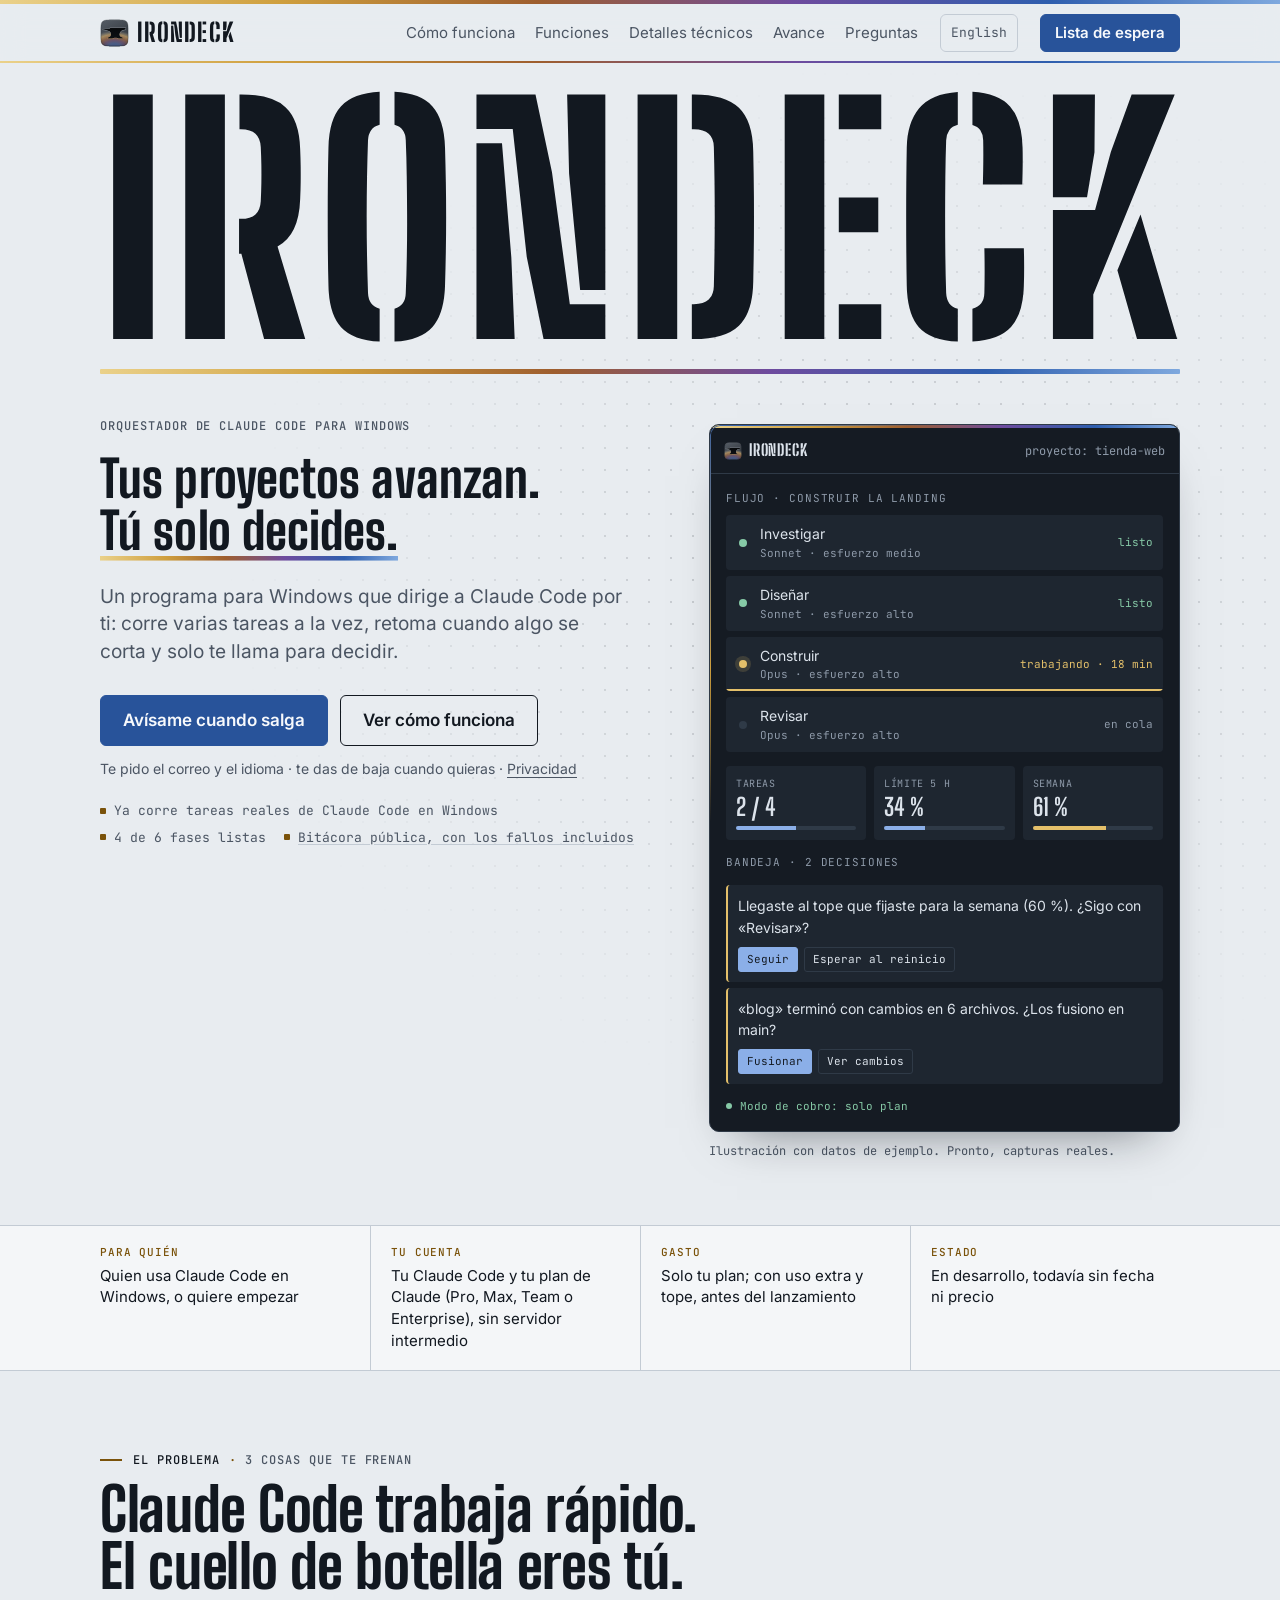
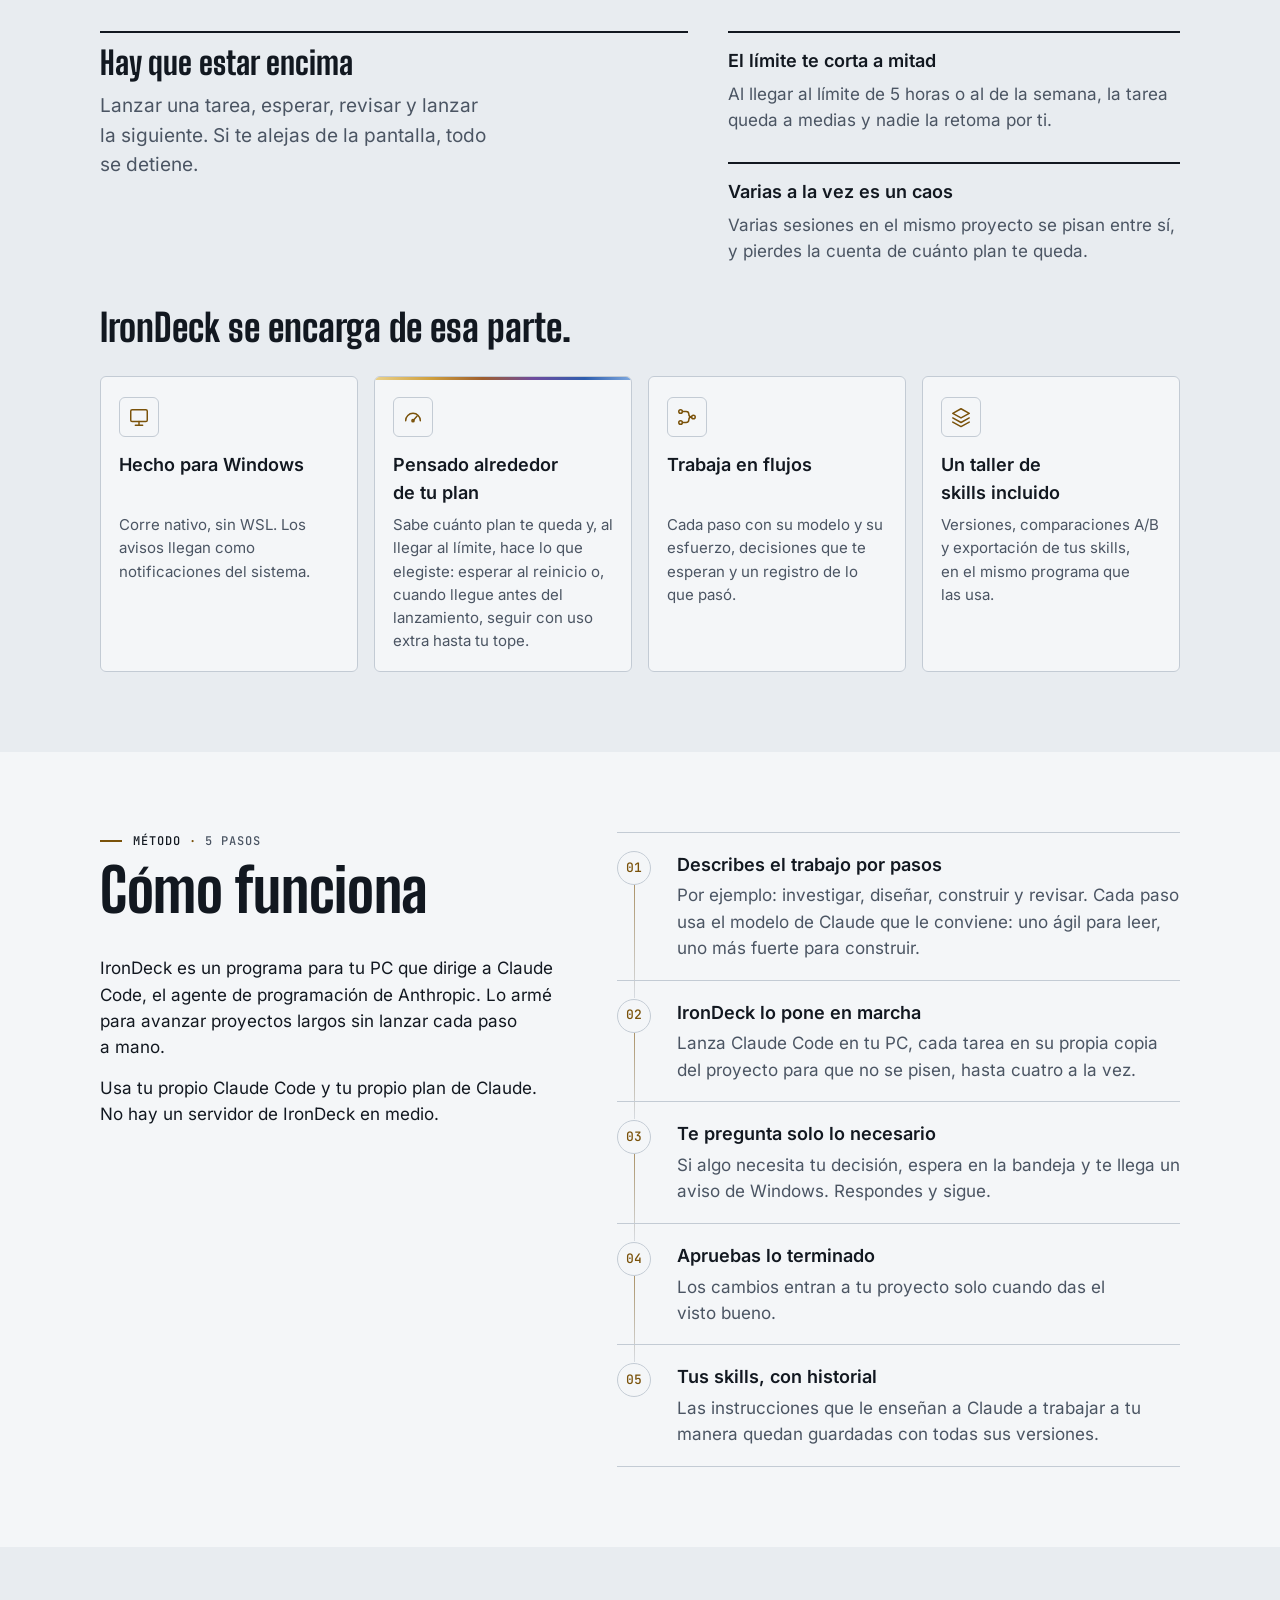
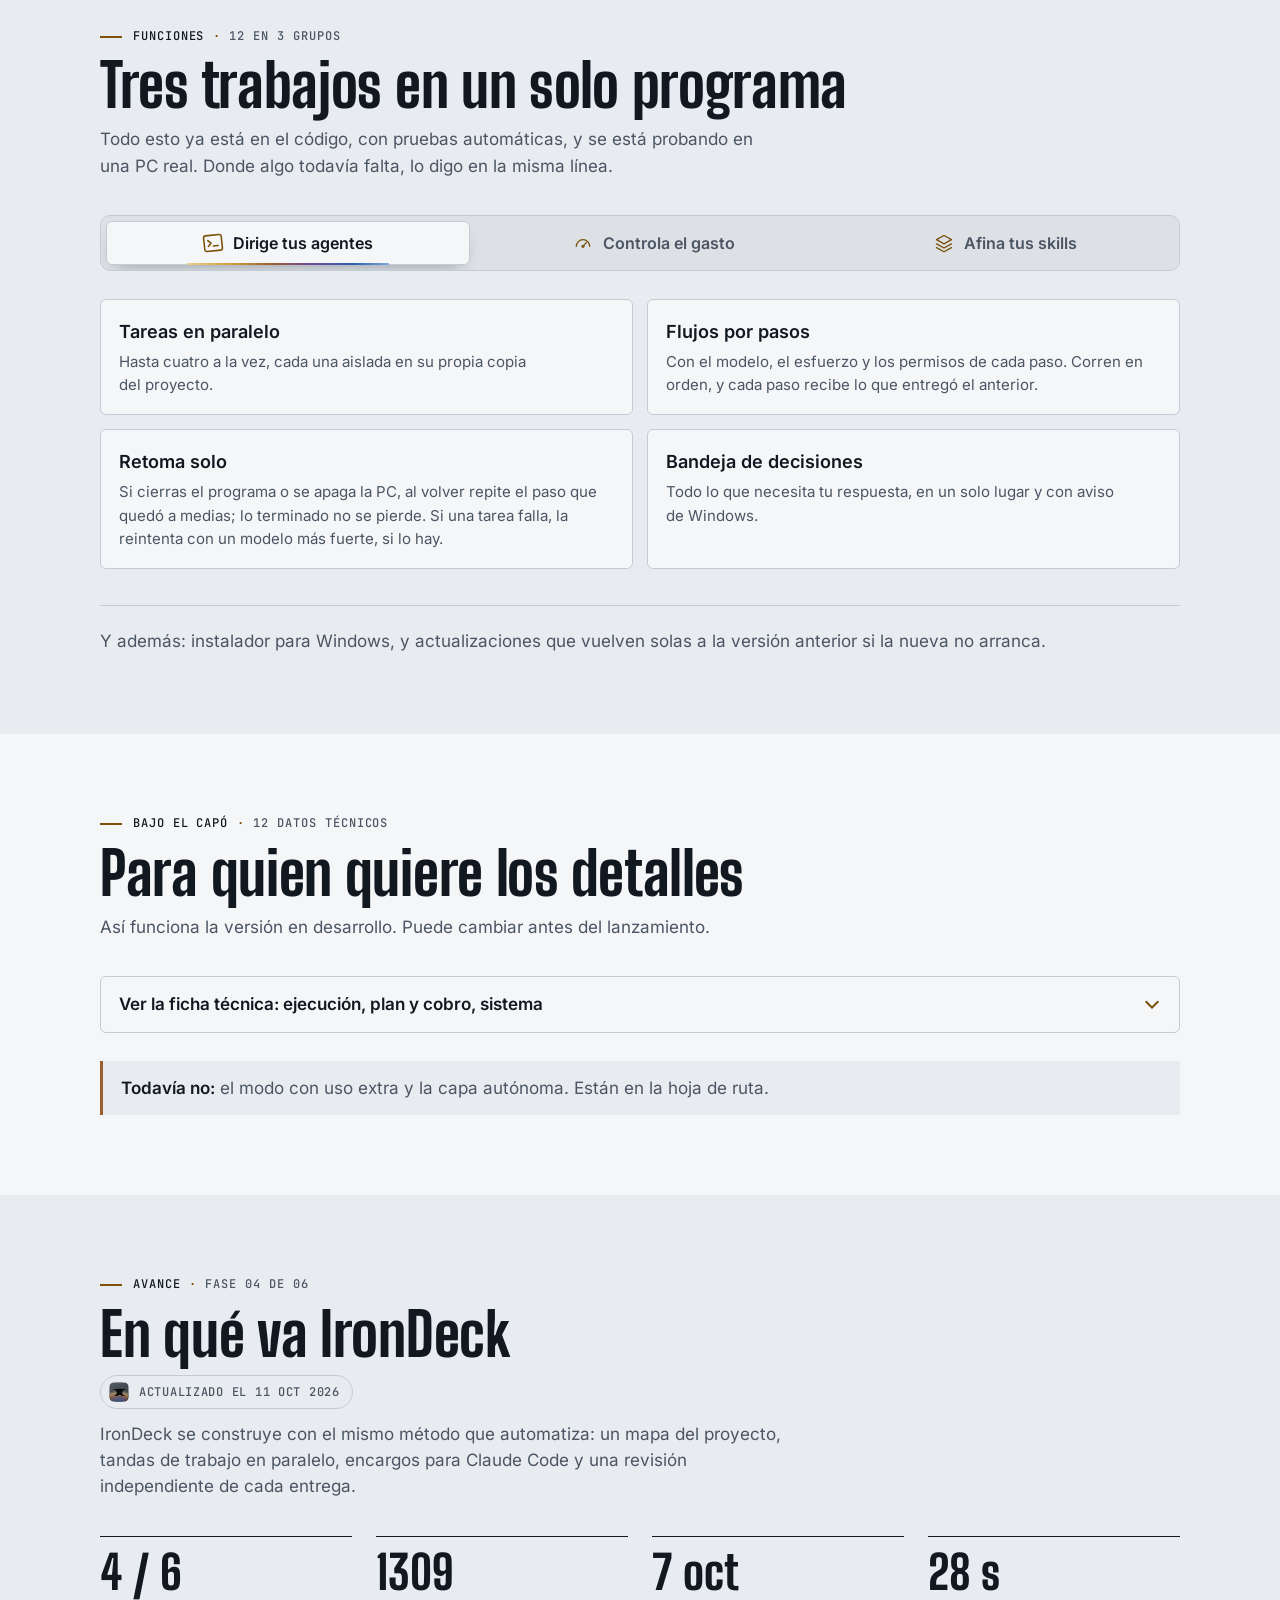
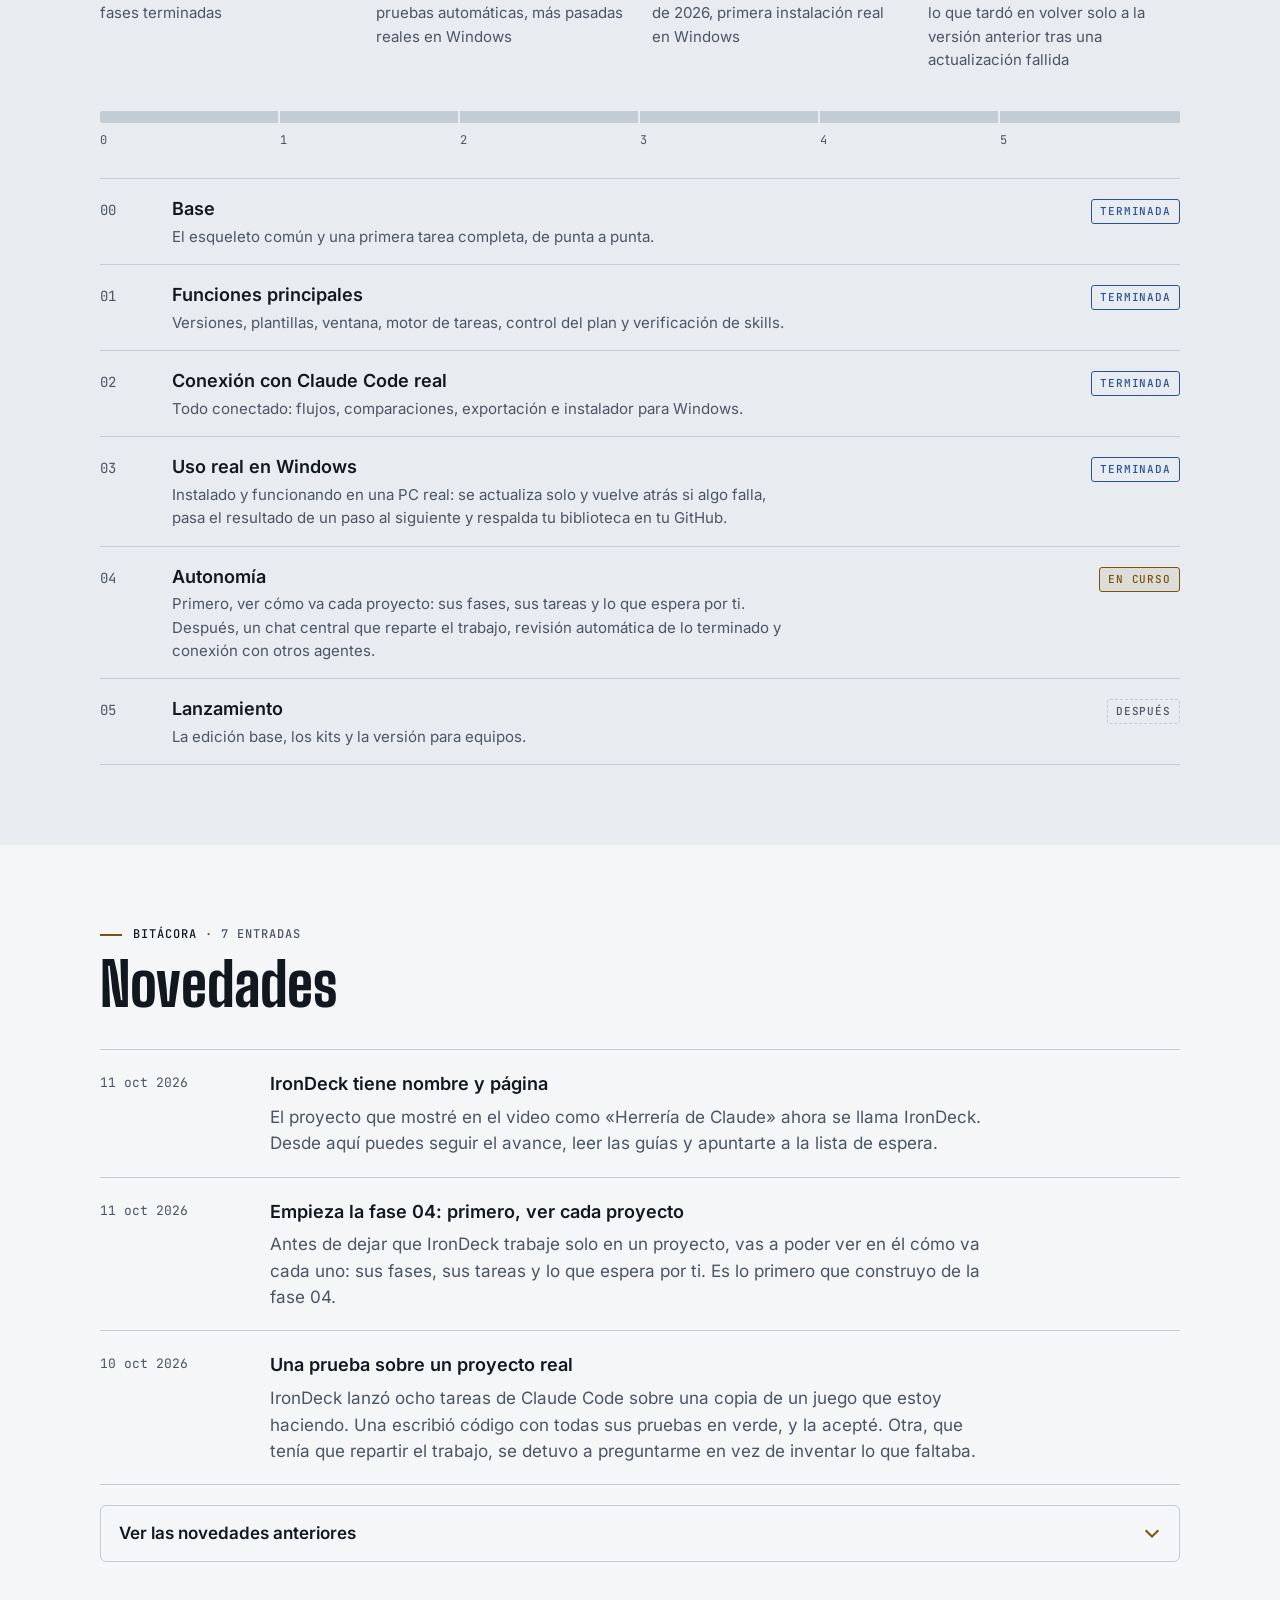
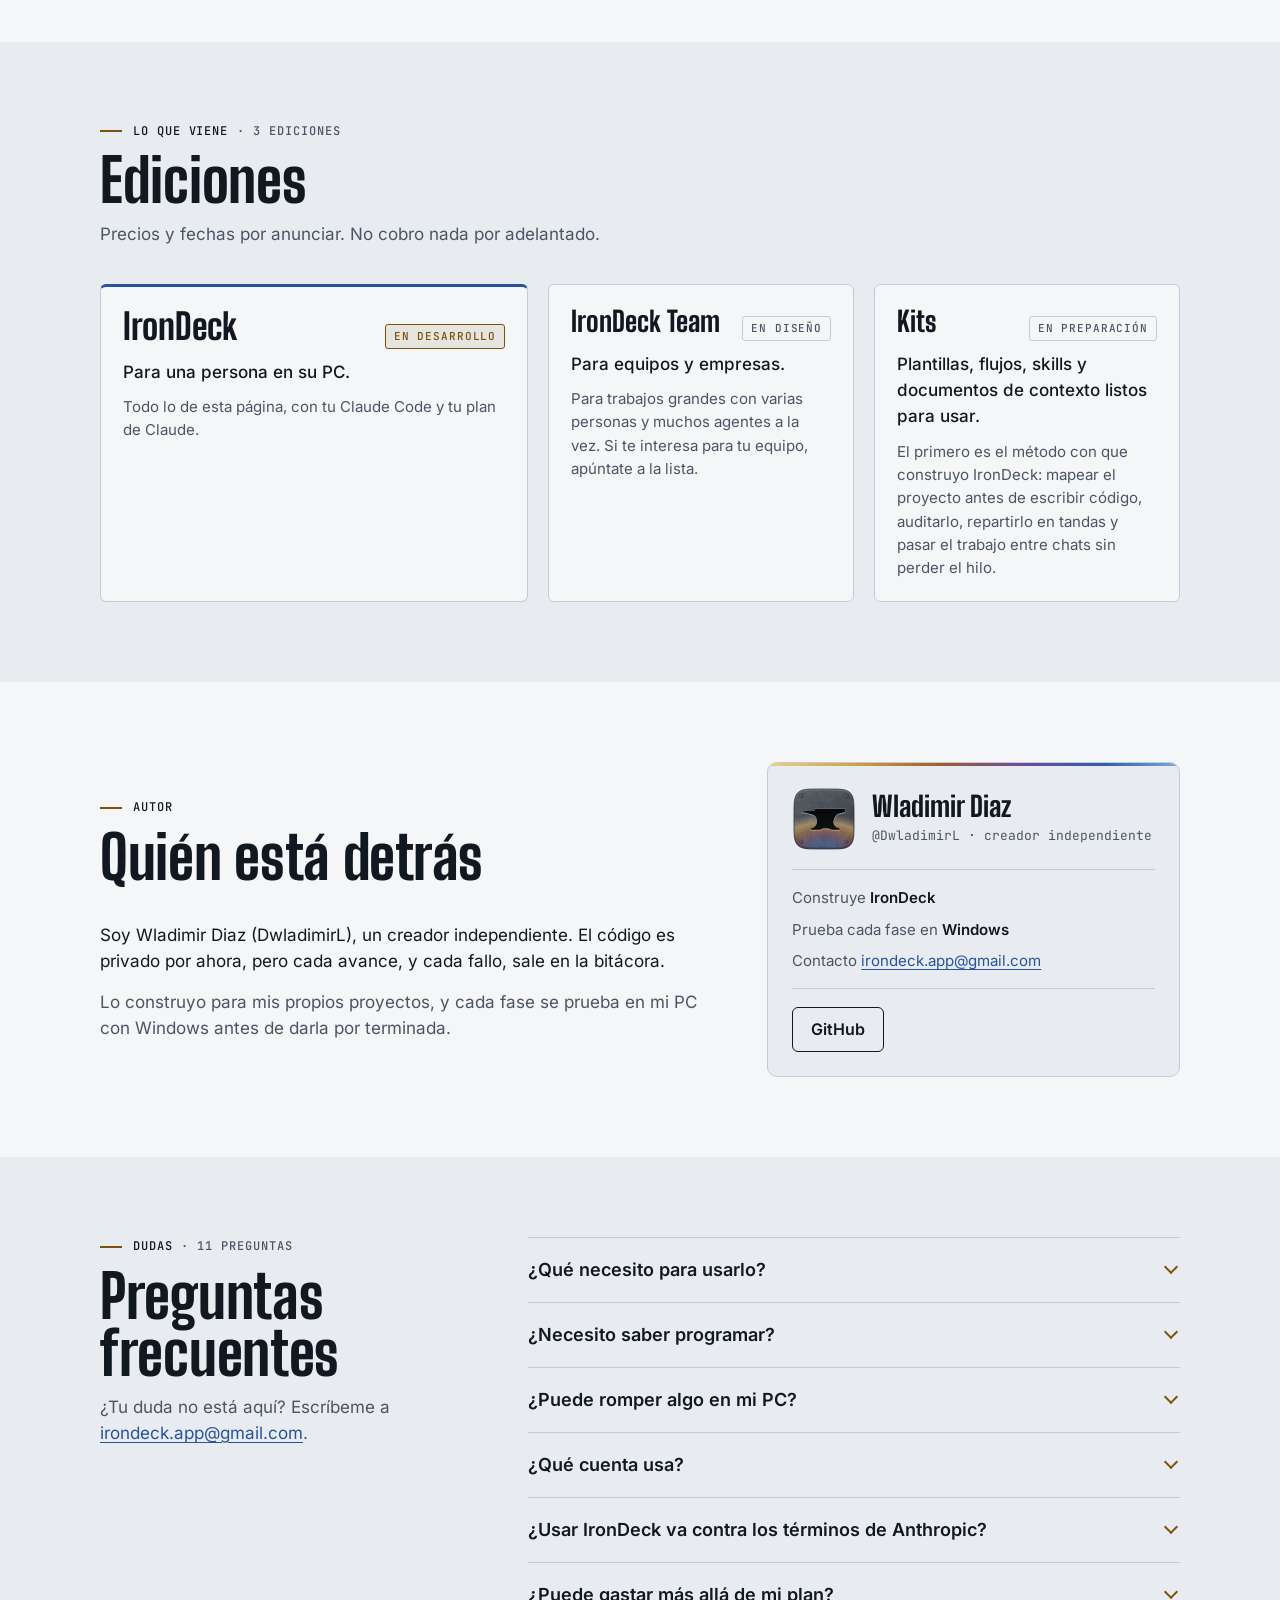
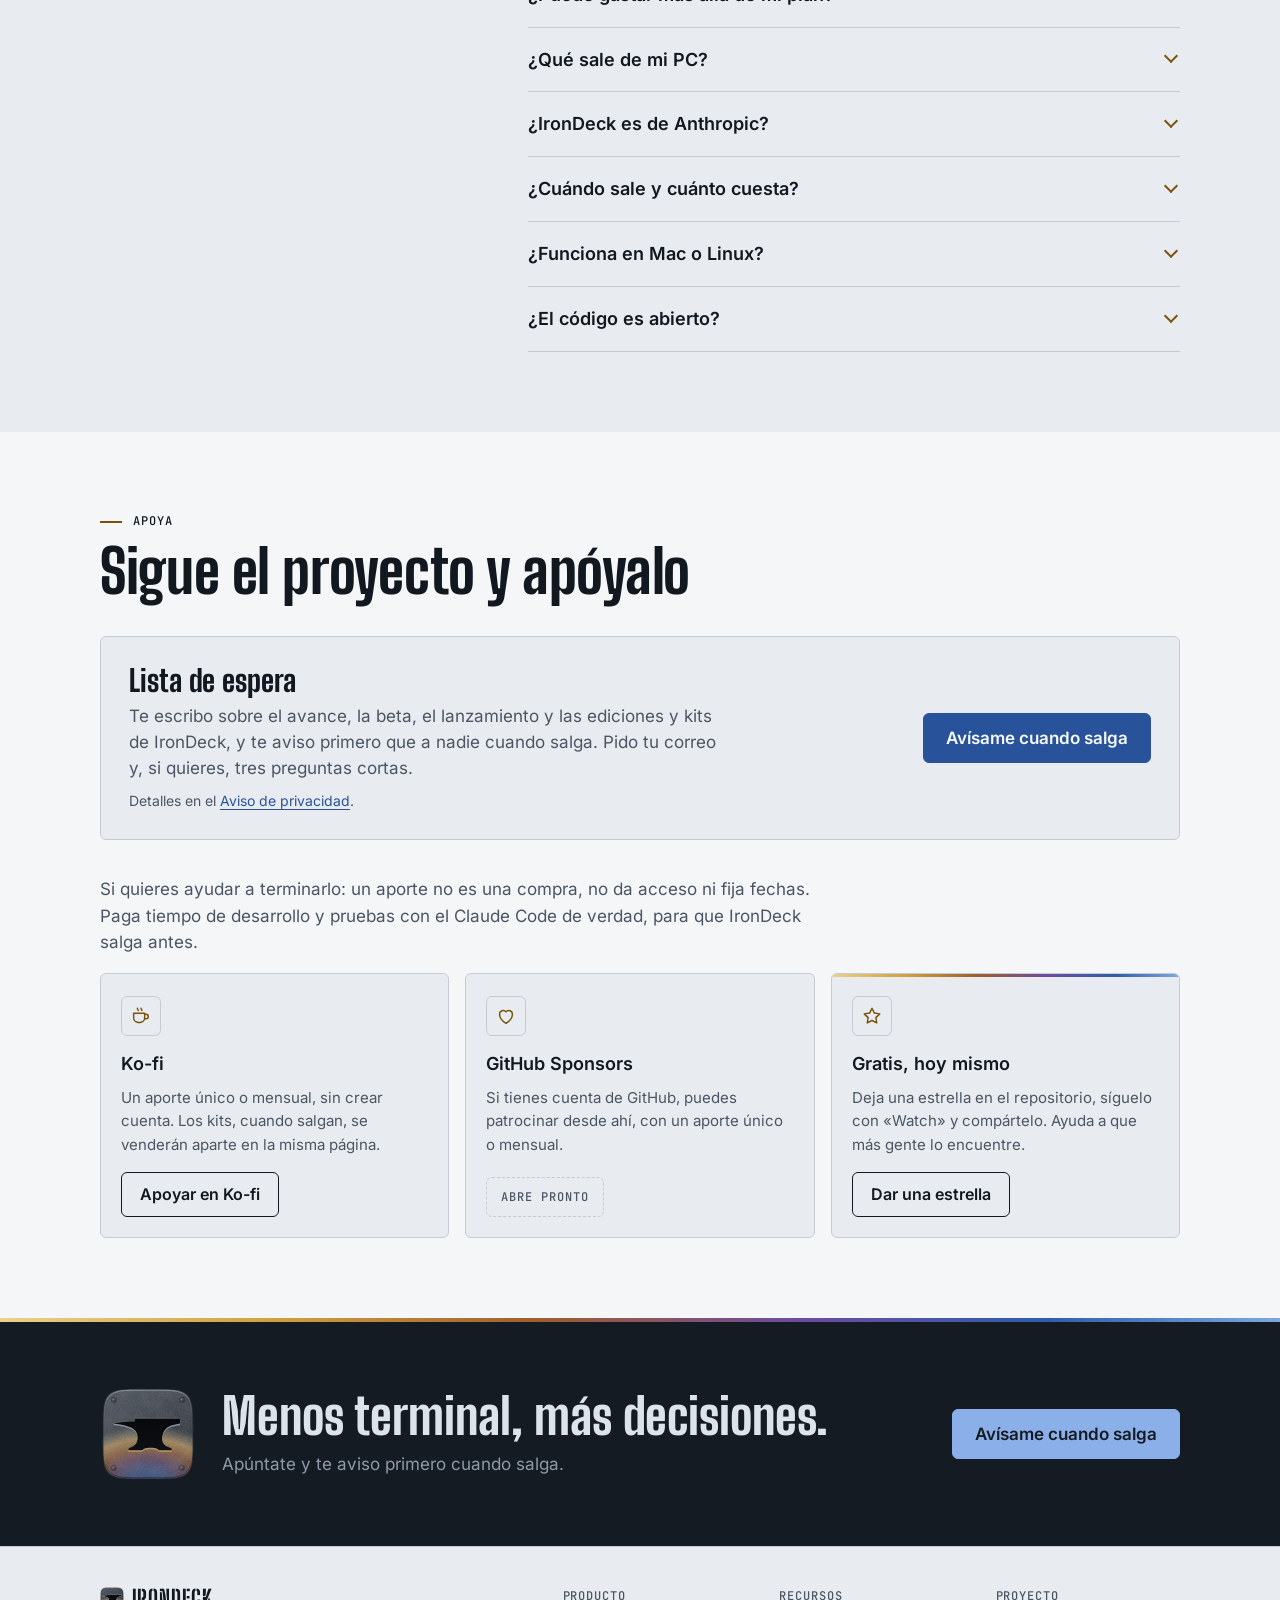
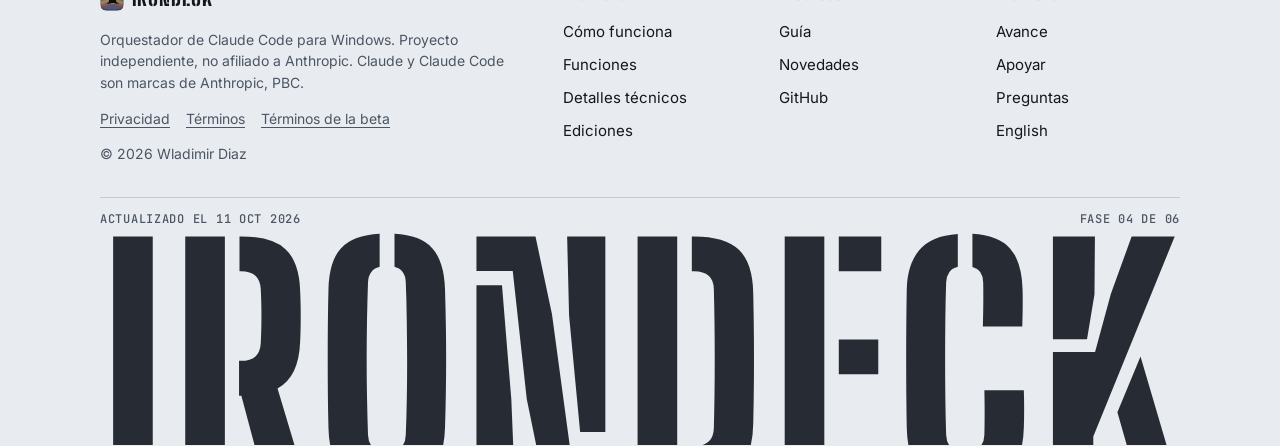
==== commit 8c1ef7c4: "Animaciones: tarjetas con sombra 3D difusa e inclinación al pasar el ratón; pestañas con indicador d" ====
--- a/index.html
+++ b/index.html
@@ -58,6 +58,8 @@
   --deck-straw: #e4c06a;
   --deck-blue: #8bafe8;
   --deck-ok: #86c9a6;
+  --sombra: #0b1424;
+  --brillo: rgba(40, 83, 154, 0.07);
 
   --t1: #ead18a; --t2: #cf9f3e; --t3: #9e5e2e; --t4: #6e4b9e; --t5: #2e5eae; --t6: #7ea8de;
   --temper: linear-gradient(90deg, var(--t1), var(--t2) 22%, var(--t3) 42%, var(--t4) 62%, var(--t5) 82%, var(--t6));
@@ -76,6 +78,7 @@
 }
 @media (prefers-color-scheme: dark) {
   :root:not([data-theme="light"]) {
+    --sombra: #000; --brillo: rgba(255, 255, 255, 0.06);
     --bg: #0f1318; --bg-raised: #161b22; --ink: #e4e9ef; --ink-2: #9ba6b4; --line: #29313b;
     --accent: #86abe6; --accent-ink: #0d1219; --straw: #e2bd63; --done: #86abe6;
     --deck-bg: #1a212a; --deck-raised: #222a35; --deck-line: #35414f;
@@ -83,6 +86,7 @@
   }
 }
 :root[data-theme="dark"] {
+  --sombra: #000; --brillo: rgba(255, 255, 255, 0.06);
   --bg: #0f1318; --bg-raised: #161b22; --ink: #e4e9ef; --ink-2: #9ba6b4; --line: #29313b;
   --accent: #86abe6; --accent-ink: #0d1219; --straw: #e2bd63; --done: #86abe6;
   --deck-bg: #1a212a; --deck-raised: #222a35; --deck-line: #35414f;
@@ -109,7 +113,8 @@
 .deck :focus-visible, .final :focus-visible { outline-color: var(--deck-blue); }
 
 h1, h2, h3, h4 { text-wrap: balance; margin: 0; }
-p { margin: 0; text-wrap: pretty; }
+p { margin: 0; text-wrap: wrap; }
+@media (min-width: 761px) { p { text-wrap: pretty; } }
 ul, ol, dl, dd { margin: 0; padding: 0; list-style: none; }
 code { font-family: var(--f-mono); font-size: 0.9em; white-space: nowrap; }
 .nw { white-space: nowrap; }
@@ -696,7 +701,9 @@
 @media (max-width: 860px) { .ways { grid-template-columns: minmax(0, 1fr); } }
 .also { margin-block-start: 22px; color: var(--ink-2); }
 @media (max-width: 640px) {
-  .join { grid-template-columns: minmax(0, 1fr); padding: 22px; }
+  .join { grid-template-columns: minmax(0, 1fr); padding: 22px 20px; }
+  .join p, .way p, .diff p, .perfil-datos, .edition p { max-width: none; }
+  .join .btn { justify-content: center; }
 }
 
 /* FAQ: heading on the left (it stays in view), the accordion on the right */
@@ -841,7 +848,7 @@
 }
 
 /* Feature tabs (built by the page script; without it, the three pillars show in full) */
-.tabs { display: flex; gap: 6px; padding: 5px; margin-block-end: 8px; background: color-mix(in srgb, var(--ink) 5%, var(--surface)); border: 1px solid var(--line); border-radius: 10px; overflow-x: auto; scrollbar-width: none; }
+.tabs { position: relative; display: flex; gap: 6px; padding: 5px; margin-block-end: 8px; background: color-mix(in srgb, var(--ink) 5%, var(--surface)); border: 1px solid var(--line); border-radius: 10px; overflow-x: auto; scrollbar-width: none; }
 .tab {
   flex: 1 0 auto;
   display: inline-flex;
@@ -858,7 +865,25 @@
   white-space: nowrap;
 }
 .tab:hover { color: var(--ink); }
-.tab[aria-selected="true"] { background: var(--bg-raised); color: var(--ink); border-color: var(--line); box-shadow: 0 1px 0 rgba(255, 255, 255, 0.03) inset, 0 6px 16px -10px rgba(8, 12, 18, 0.5); }
+.tab { position: relative; z-index: 1; transition: color 0.3s var(--ease); }
+.tab[aria-selected="true"] { color: var(--ink); }
+.tab .ico { transition: transform 0.45s cubic-bezier(0.34, 1.56, 0.64, 1); }
+.tab[aria-selected="true"] .ico { transform: scale(1.18) rotate(-6deg); }
+.tab-indicador {
+  position: absolute; z-index: 0; top: 5px; bottom: 5px; left: 0; width: 0;
+  border: 1px solid var(--line); border-radius: var(--r); background: var(--bg-raised);
+  box-shadow: 0 1px 0 rgba(255, 255, 255, 0.03) inset, 0 8px 18px -10px color-mix(in srgb, var(--sombra) 45%, transparent);
+  transition: transform 0.5s cubic-bezier(0.34, 1.3, 0.64, 1), width 0.5s cubic-bezier(0.34, 1.3, 0.64, 1);
+}
+.tab-indicador::after { content: ""; position: absolute; left: 22%; right: 22%; bottom: -1px; height: 2px; border-radius: 2px; background: var(--temper); }
+/* the incoming area: its cards arrive from the side you moved toward, one after another */
+@media (prefers-reduced-motion: no-preference) {
+  .pillar.entra .feat { animation: feat-entra 0.55s var(--ease) both; }
+  .pillar.entra .feat:nth-child(2) { animation-delay: 0.06s; }
+  .pillar.entra .feat:nth-child(3) { animation-delay: 0.12s; }
+  .pillar.entra .feat:nth-child(4) { animation-delay: 0.18s; }
+  @keyframes feat-entra { from { opacity: 0; transform: translate3d(calc(var(--dir, 1) * 32px), 12px, 0) scale(0.97); filter: blur(6px); } }
+}
 .tab .ico, .pillar > h3 .ico { width: 20px; height: 20px; flex: none; fill: none; stroke: var(--straw); stroke-width: 1.6; stroke-linecap: round; stroke-linejoin: round; }
 .pillar > h3 { display: flex; align-items: center; gap: 12px; }
 .pillar > h3 .ico { width: 26px; height: 26px; }
@@ -873,10 +898,29 @@
   .con-pestanas .feat { padding: 16px; }
 }
 
-/* Cards answer the pointer */
-.diff, .edition, .way, .con-pestanas .feat { transition: transform var(--dur-fast) var(--ease), border-color var(--dur-fast) var(--ease); }
-@media (hover: hover) {
-  .diff:hover, .edition:hover, .way:hover, .con-pestanas .feat:hover { transform: translateY(-2px); border-color: var(--ink-2); }
+/* Cards answer the pointer: they lift toward the viewer on a soft layered shadow and tilt a little under the cursor
+   (the page script feeds --rx/--ry and the light position --mx/--my) */
+.diff, .edition, .way, .con-pestanas .feat, .captura-marco, .captura a, .perfil {
+  --rx: 0deg; --ry: 0deg;
+  transition: transform 0.55s var(--ease), box-shadow 0.55s var(--ease), border-color 0.3s var(--ease);
+}
+.con-pestanas .feat, .way, .edition { position: relative; overflow: hidden; }
+.diff::after, .con-pestanas .feat::after, .way::after, .edition::after, .captura-marco::after, .perfil::after {
+  content: ""; position: absolute; inset: 0; border-radius: inherit; pointer-events: none; opacity: 0;
+  background: radial-gradient(380px circle at var(--mx, 50%) var(--my, 0%), var(--brillo), transparent 65%);
+  transition: opacity 0.4s var(--ease);
+}
+@media (hover: hover) and (prefers-reduced-motion: no-preference) {
+  .diff:hover, .edition:hover, .way:hover, .con-pestanas .feat:hover, .captura-marco:hover, .captura a:hover, .perfil:hover {
+    transform: perspective(900px) translateY(-6px) rotateX(var(--rx)) rotateY(var(--ry));
+    border-color: color-mix(in srgb, var(--ink) 28%, var(--line));
+    box-shadow:
+      0 1px 2px color-mix(in srgb, var(--sombra) 10%, transparent),
+      0 8px 16px -4px color-mix(in srgb, var(--sombra) 14%, transparent),
+      0 22px 44px -14px color-mix(in srgb, var(--sombra) 26%, transparent),
+      0 46px 80px -32px color-mix(in srgb, var(--sombra) 34%, transparent);
+  }
+  .diff:hover::after, .con-pestanas .feat:hover::after, .way:hover::after, .edition:hover::after, .captura-marco:hover::after, .perfil:hover::after { opacity: 1; }
 }
 
 /* Editorial cover: the wordmark is the headline, ruled off from the promise by the temper line */
@@ -951,12 +995,31 @@
 .captura-marco i { display: block; height: 0; padding-block-end: 9%; border-radius: 4px; background: var(--deck-raised); }
 .captura-marco span { position: absolute; left: 10%; bottom: 9%; font: 500 0.6875rem/1 var(--f-mono); letter-spacing: 0.08em; text-transform: uppercase; color: var(--deck-muted); }
 @media (hover: hover) {
-  .captura a, .captura-marco { transition: transform var(--dur-fast) var(--ease), border-color var(--dur-fast) var(--ease); }
-  .captura a:hover, .captura-marco:hover { transform: translateY(-3px); border-color: var(--ink-2); }
 }
 @media (max-width: 860px) {
-  .pantallas-grid { grid-template-columns: none; grid-auto-flow: column; grid-auto-columns: minmax(78%, 1fr); overflow-x: auto; scroll-snap-type: x mandatory; padding-block-end: 8px; scrollbar-width: thin; }
-  .captura { scroll-snap-align: start; }
+  .pantallas-grid {
+    grid-template-columns: none;
+    grid-auto-flow: column;
+    grid-auto-columns: 80%;
+    gap: 14px;
+    margin-inline: -20px;
+    padding: 6px 10% 10px;
+    overflow-x: auto;
+    scroll-snap-type: x mandatory;
+    scroll-padding-inline: 10%;
+    scroll-behavior: smooth;
+    overscroll-behavior-x: contain;
+    scrollbar-width: none;
+  }
+  .pantallas-grid::-webkit-scrollbar { display: none; }
+  .captura { scroll-snap-align: center; scroll-snap-stop: always; }
+  /* the page script sets --lejos (0 centred, 1 one card away): the side cards shrink and fade */
+  .captura { transform: scale(calc(1 - 0.07 * var(--lejos, 0))); opacity: calc(1 - 0.45 * var(--lejos, 0)); transform-origin: center; will-change: transform; }
+  .pantallas-puntos { display: flex; justify-content: center; gap: 8px; margin-block-start: 14px; }
+  .pantallas-puntos button { width: 8px; height: 8px; padding: 0; border: 0; border-radius: 99px; background: var(--line); cursor: pointer; transition: width var(--dur-fast) var(--ease), background-color var(--dur-fast) var(--ease); }
+  .pantallas-puntos button[aria-current="true"] { width: 24px; background: var(--straw); }
+}
+@media (min-width: 861px) { .pantallas-puntos { display: none; }
 }
 
 /* Motion: one moment on load (the deck comes alive), tactile buttons, and scroll-linked details where the browser supports them. Everything is readable without it. */
@@ -1532,15 +1595,50 @@
       lista.append(b);
       return b;
     });
+    const indicador = document.createElement('span');
+    indicador.className = 'tab-indicador';
+    indicador.setAttribute('aria-hidden', 'true');
+    lista.append(indicador);
+    const calmo = matchMedia('(prefers-reduced-motion: reduce)').matches;
+    let actual = -1;
+    const mover = () => {
+      const b = botones[actual];
+      if (!b) return;
+      indicador.style.width = b.offsetWidth + 'px';
+      indicador.style.transform = 'translateX(' + b.offsetLeft + 'px)';
+    };
     const elegir = (i, foco) => {
+      if (i === actual) { if (foco) botones[i].focus(); return; }
+      const antes = actual;
+      const alto0 = pilares.offsetHeight;
       botones.forEach((b, j) => {
         const si = i === j;
         b.setAttribute('aria-selected', si);
         b.tabIndex = si ? 0 : -1;
         paneles[j].hidden = !si;
       });
+      actual = i;
+      mover();
+      if (antes >= 0 && !calmo) {
+        const panel = paneles[i];
+        panel.style.setProperty('--dir', i > antes ? 1 : -1);
+        panel.classList.remove('entra');
+        void panel.offsetWidth;
+        panel.classList.add('entra');
+        const alto1 = pilares.offsetHeight;
+        clearTimeout(pilares.temporizador);
+        pilares.style.transition = 'none';
+        pilares.style.overflow = 'clip';
+        pilares.style.height = alto0 + 'px';
+        void pilares.offsetHeight;
+        pilares.style.transition = 'height 0.45s cubic-bezier(0.22, 1, 0.36, 1)';
+        pilares.style.height = alto1 + 'px';
+        pilares.temporizador = setTimeout(() => { pilares.style.height = ''; pilares.style.overflow = ''; pilares.style.transition = ''; }, 480);
+      }
       if (foco) botones[i].focus();
     };
+    addEventListener('resize', mover);
+    if (document.fonts) document.fonts.ready.then(mover);
     botones.forEach((b, i) => b.addEventListener('click', () => elegir(i)));
     lista.addEventListener('keydown', e => {
       const i = botones.indexOf(document.activeElement);
@@ -1555,6 +1653,54 @@
   }
 
   const quieto = matchMedia('(prefers-reduced-motion: reduce)').matches;
+
+  if (matchMedia('(hover: hover)').matches && !quieto) {
+    document.querySelectorAll('.diff, .edition, .way, .con-pestanas .feat, .captura-marco, .captura a, .perfil').forEach(el => {
+      el.addEventListener('pointermove', e => {
+        const r = el.getBoundingClientRect();
+        const x = (e.clientX - r.left) / r.width, y = (e.clientY - r.top) / r.height;
+        el.style.setProperty('--ry', ((x - 0.5) * 5).toFixed(2) + 'deg');
+        el.style.setProperty('--rx', ((0.5 - y) * 5).toFixed(2) + 'deg');
+        el.style.setProperty('--mx', (x * 100).toFixed(1) + '%');
+        el.style.setProperty('--my', (y * 100).toFixed(1) + '%');
+      });
+      el.addEventListener('pointerleave', () => { el.style.setProperty('--rx', '0deg'); el.style.setProperty('--ry', '0deg'); });
+    });
+  }
+
+  const carrusel = document.querySelector('.pantallas-grid');
+  if (carrusel) {
+    const fotos = [...carrusel.querySelectorAll('.captura')];
+    const puntos = document.createElement('div');
+    puntos.className = 'pantallas-puntos';
+    const botones = fotos.map((foto, i) => {
+      const b = document.createElement('button');
+      b.type = 'button';
+      b.setAttribute('aria-label', (document.documentElement.lang === 'en' ? 'Screenshot ' : 'Captura ') + (i + 1));
+      b.addEventListener('click', () => {
+        carrusel.scrollTo({ left: foto.offsetLeft - (carrusel.clientWidth - foto.offsetWidth) / 2, behavior: quieto ? 'auto' : 'smooth' });
+      });
+      puntos.append(b);
+      return b;
+    });
+    carrusel.after(puntos);
+    let pendiente = false;
+    const medir = () => {
+      pendiente = false;
+      const centro = carrusel.scrollLeft + carrusel.clientWidth / 2;
+      let cerca = 0, mejor = Infinity;
+      fotos.forEach((foto, i) => {
+        const d = Math.abs(foto.offsetLeft + foto.offsetWidth / 2 - centro) / (foto.offsetWidth || 1);
+        if (!quieto) foto.style.setProperty('--lejos', Math.min(d, 1).toFixed(3));
+        if (d < mejor) { mejor = d; cerca = i; }
+      });
+      botones.forEach((b, i) => b.setAttribute('aria-current', i === cerca));
+    };
+    const pedir = () => { if (!pendiente) { pendiente = true; requestAnimationFrame(medir); } };
+    carrusel.addEventListener('scroll', pedir, { passive: true });
+    addEventListener('resize', pedir);
+    medir();
+  }
   const cifras = document.querySelectorAll('[data-cuenta]');
   if (!quieto && cifras.length && 'IntersectionObserver' in window) {
     const contar = el => {
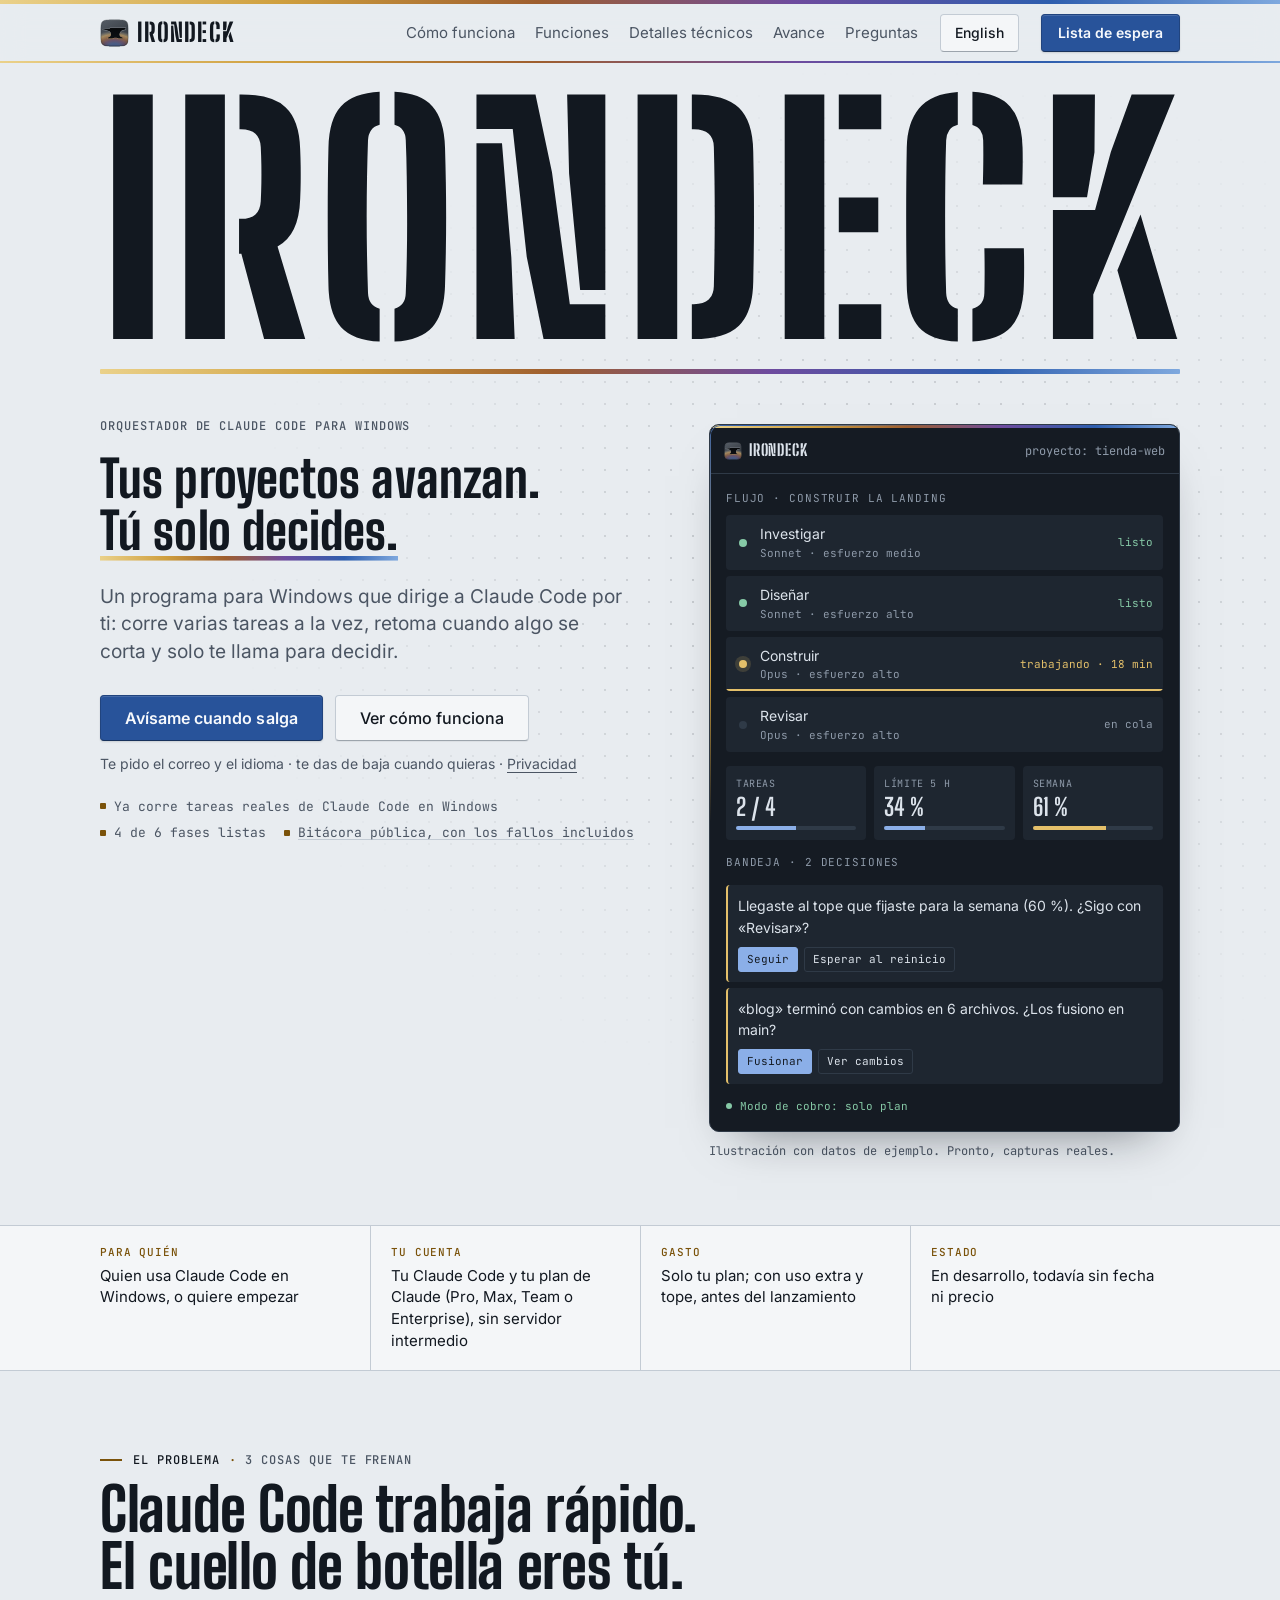
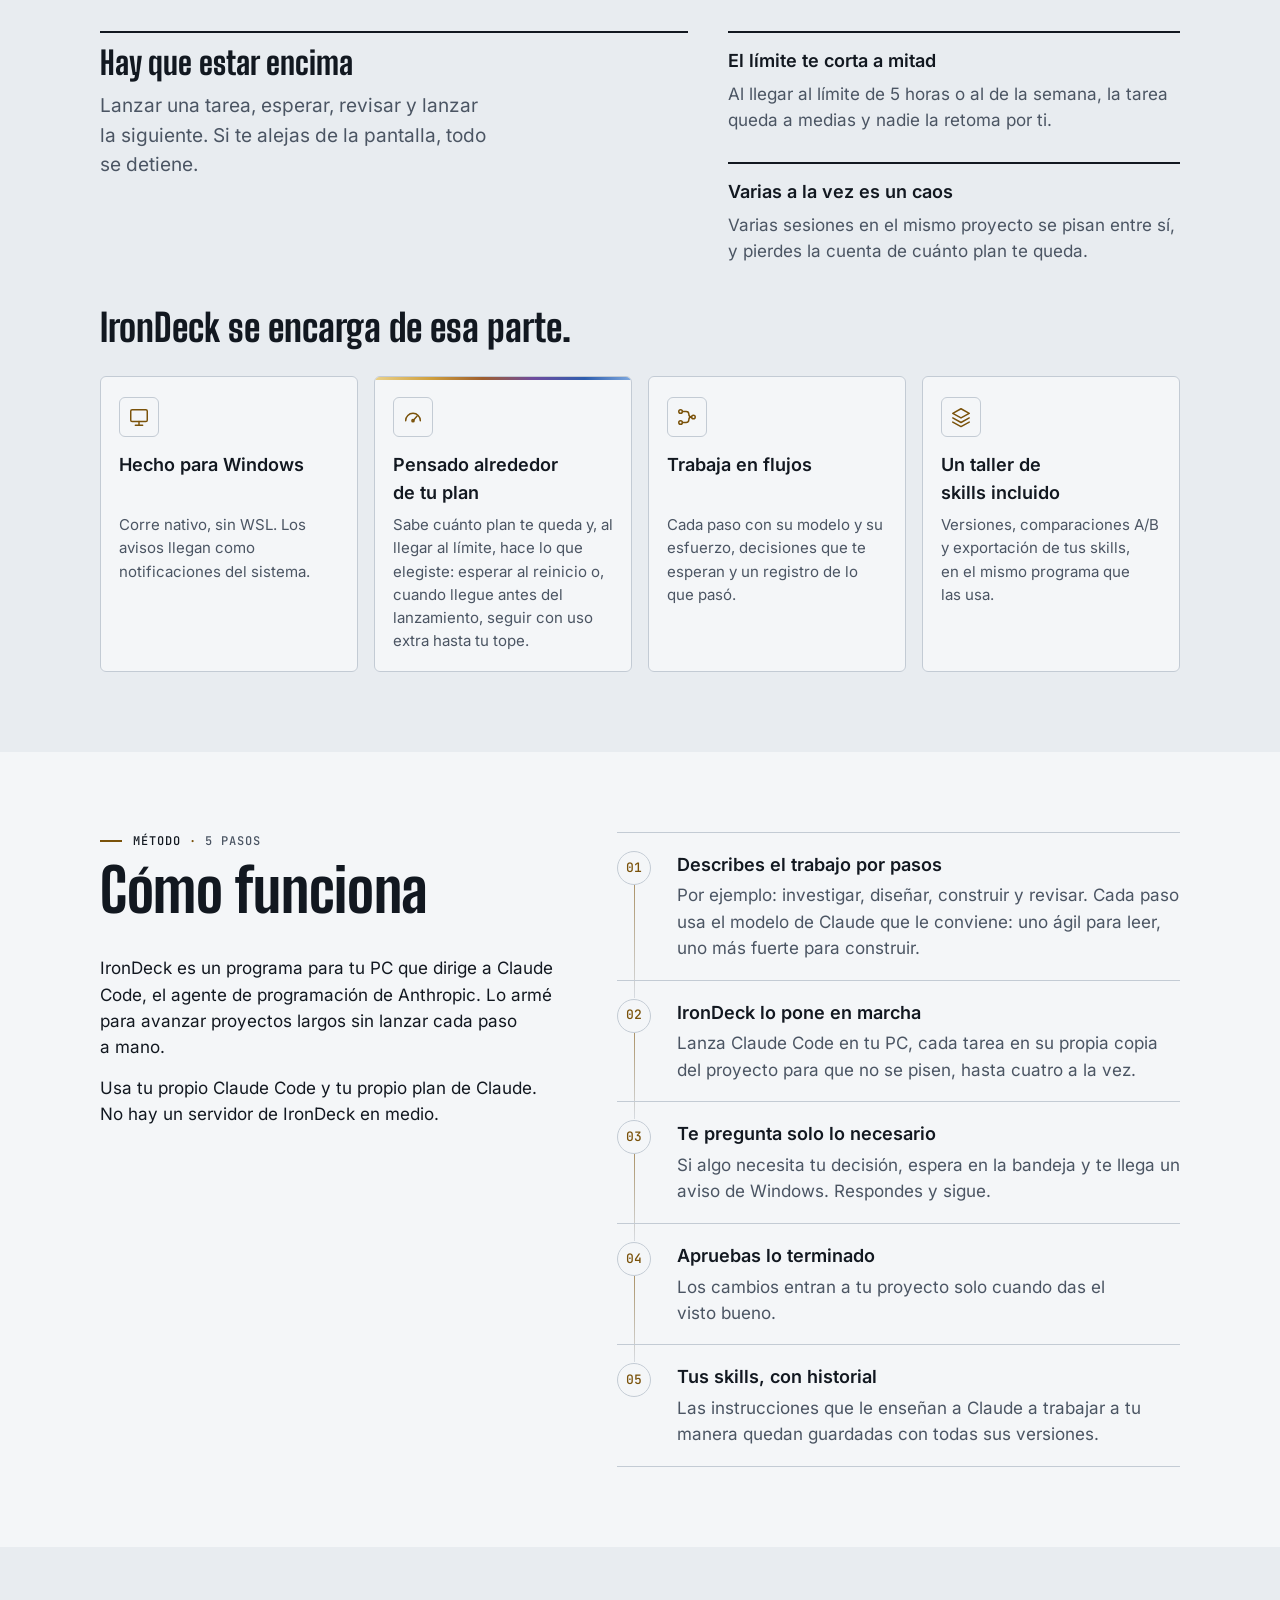
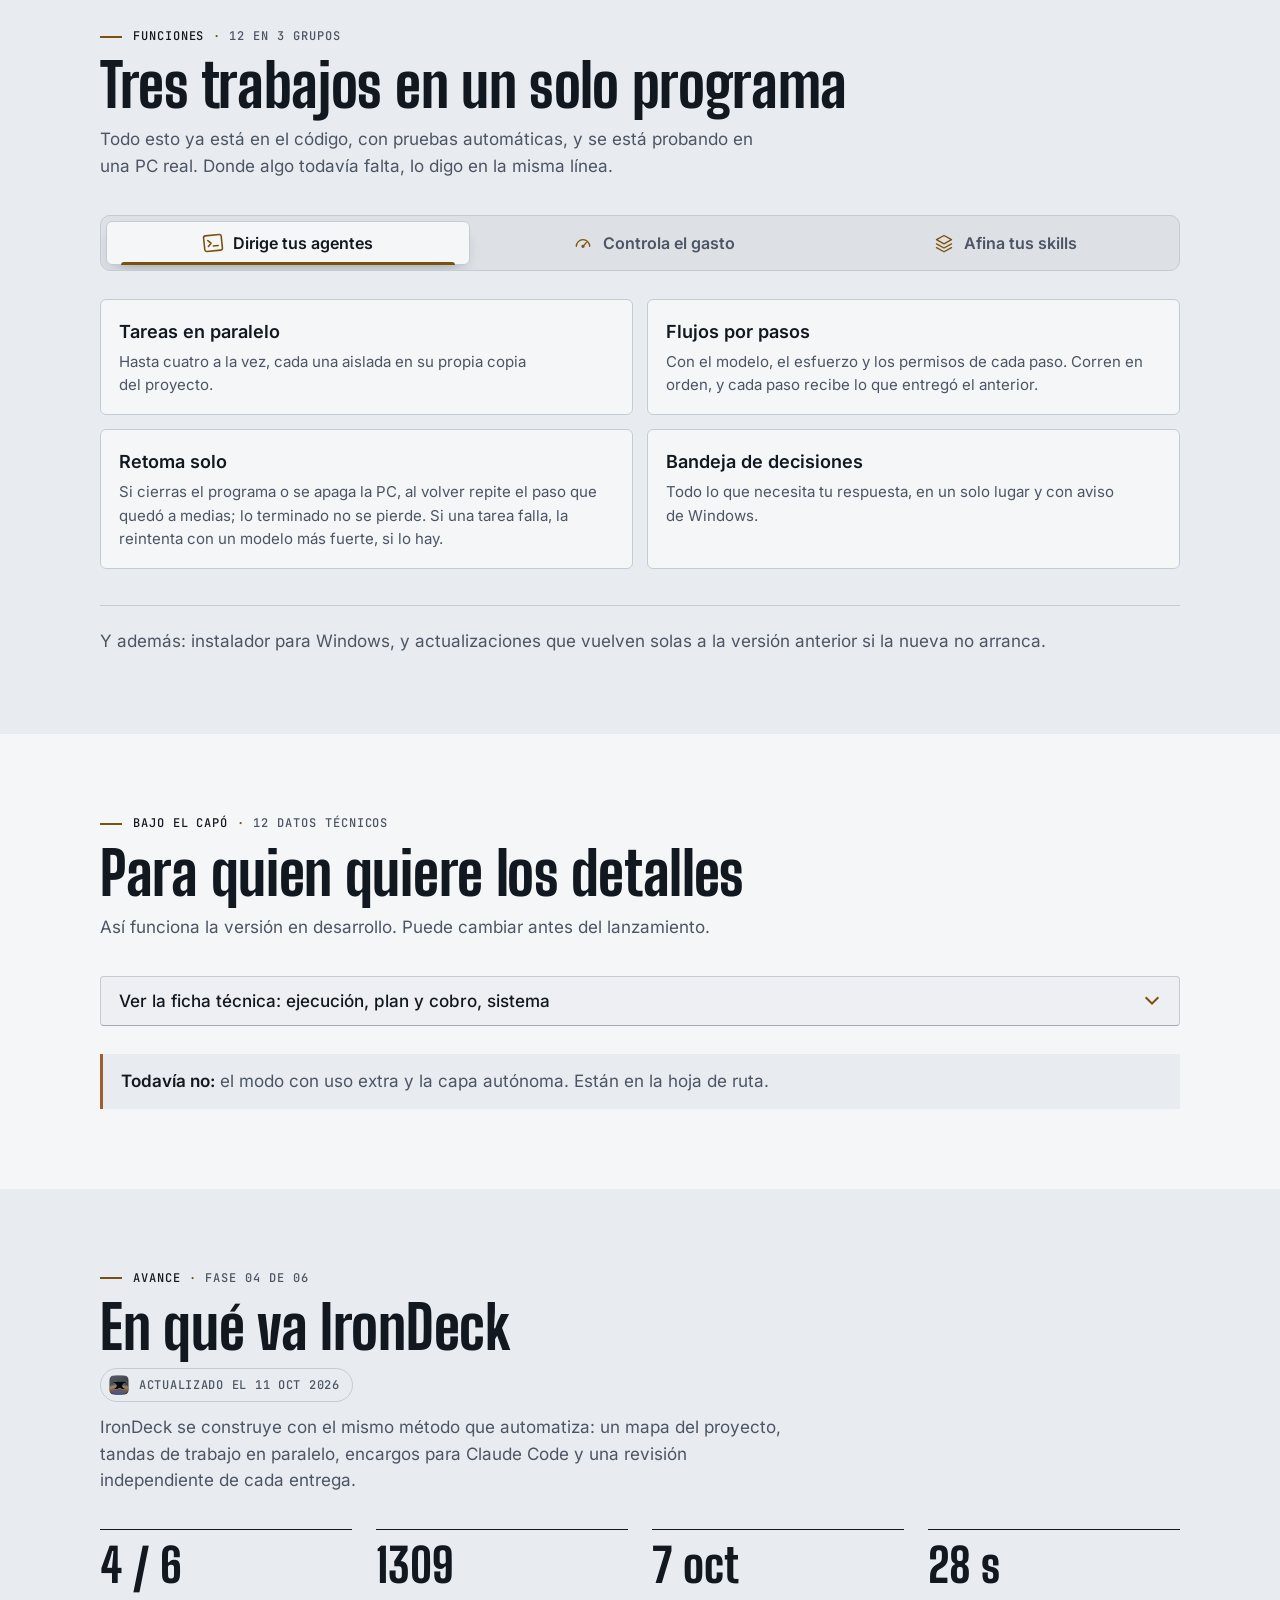
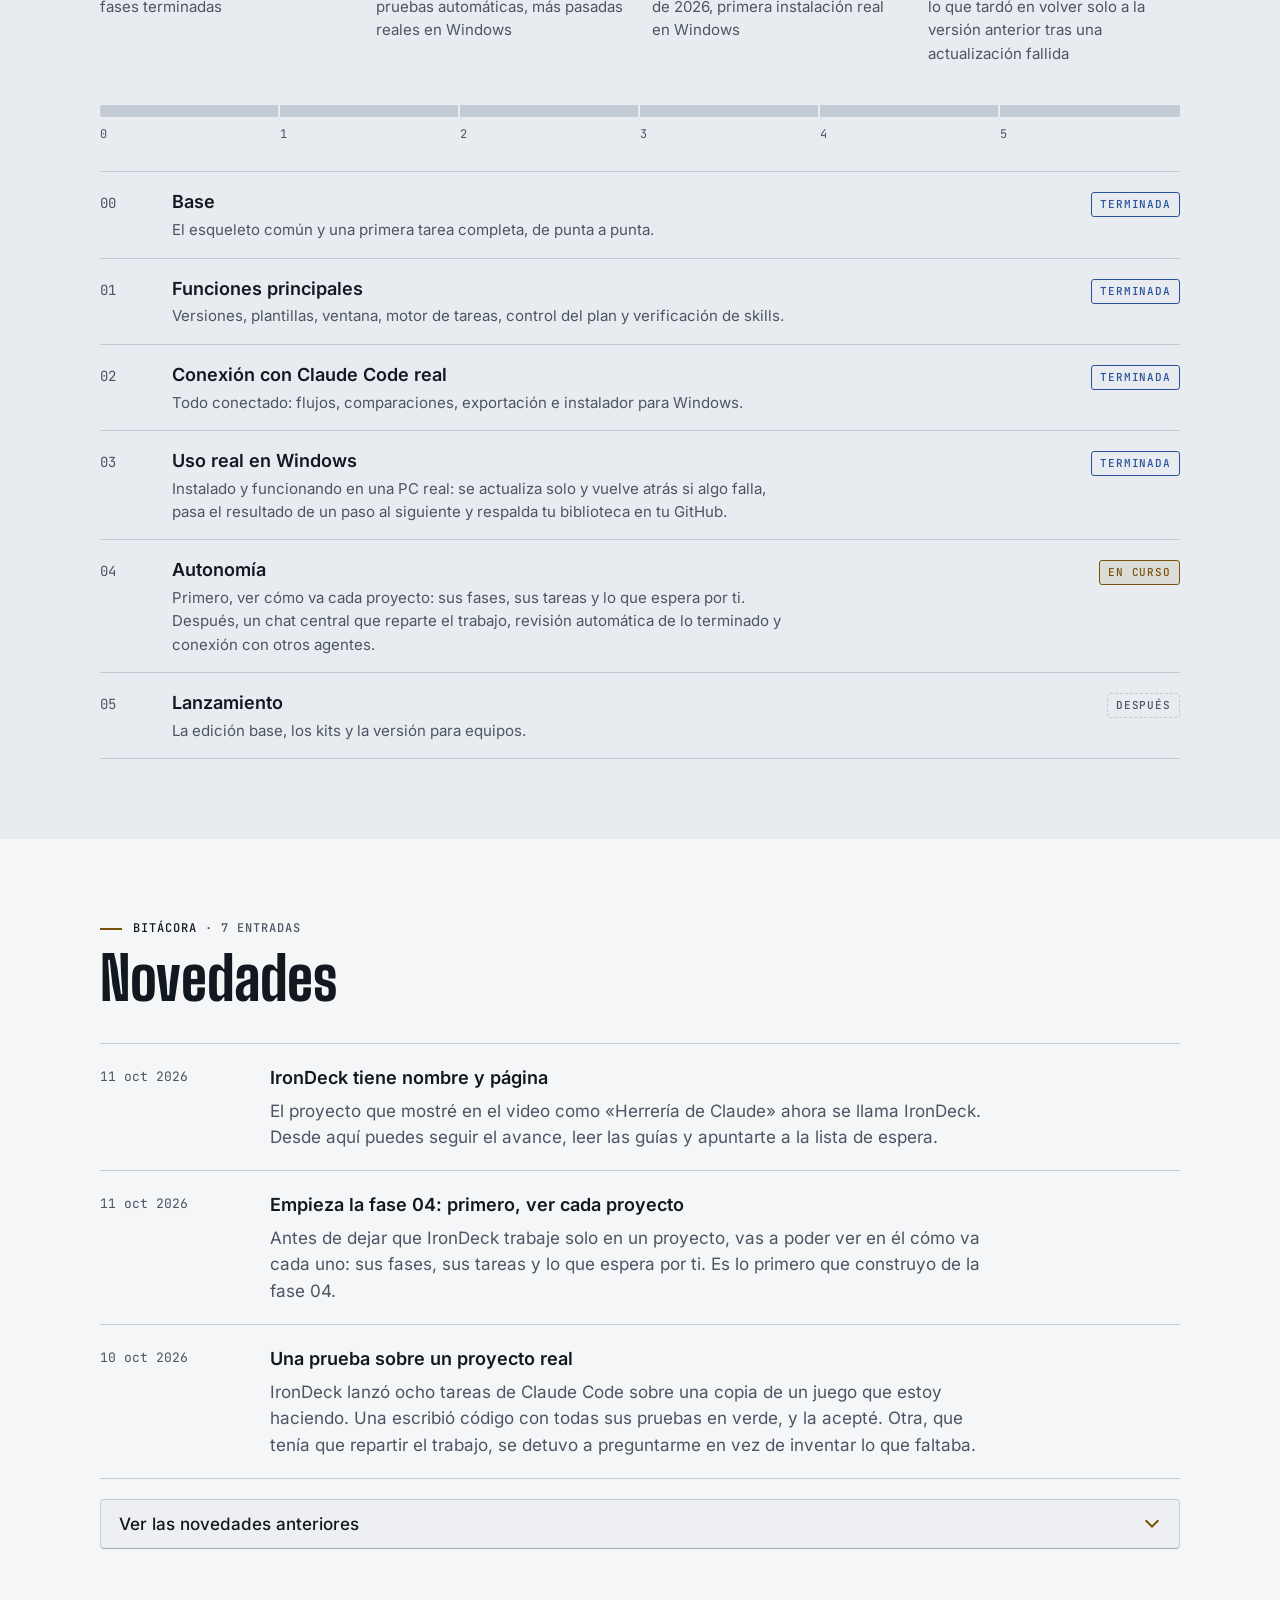
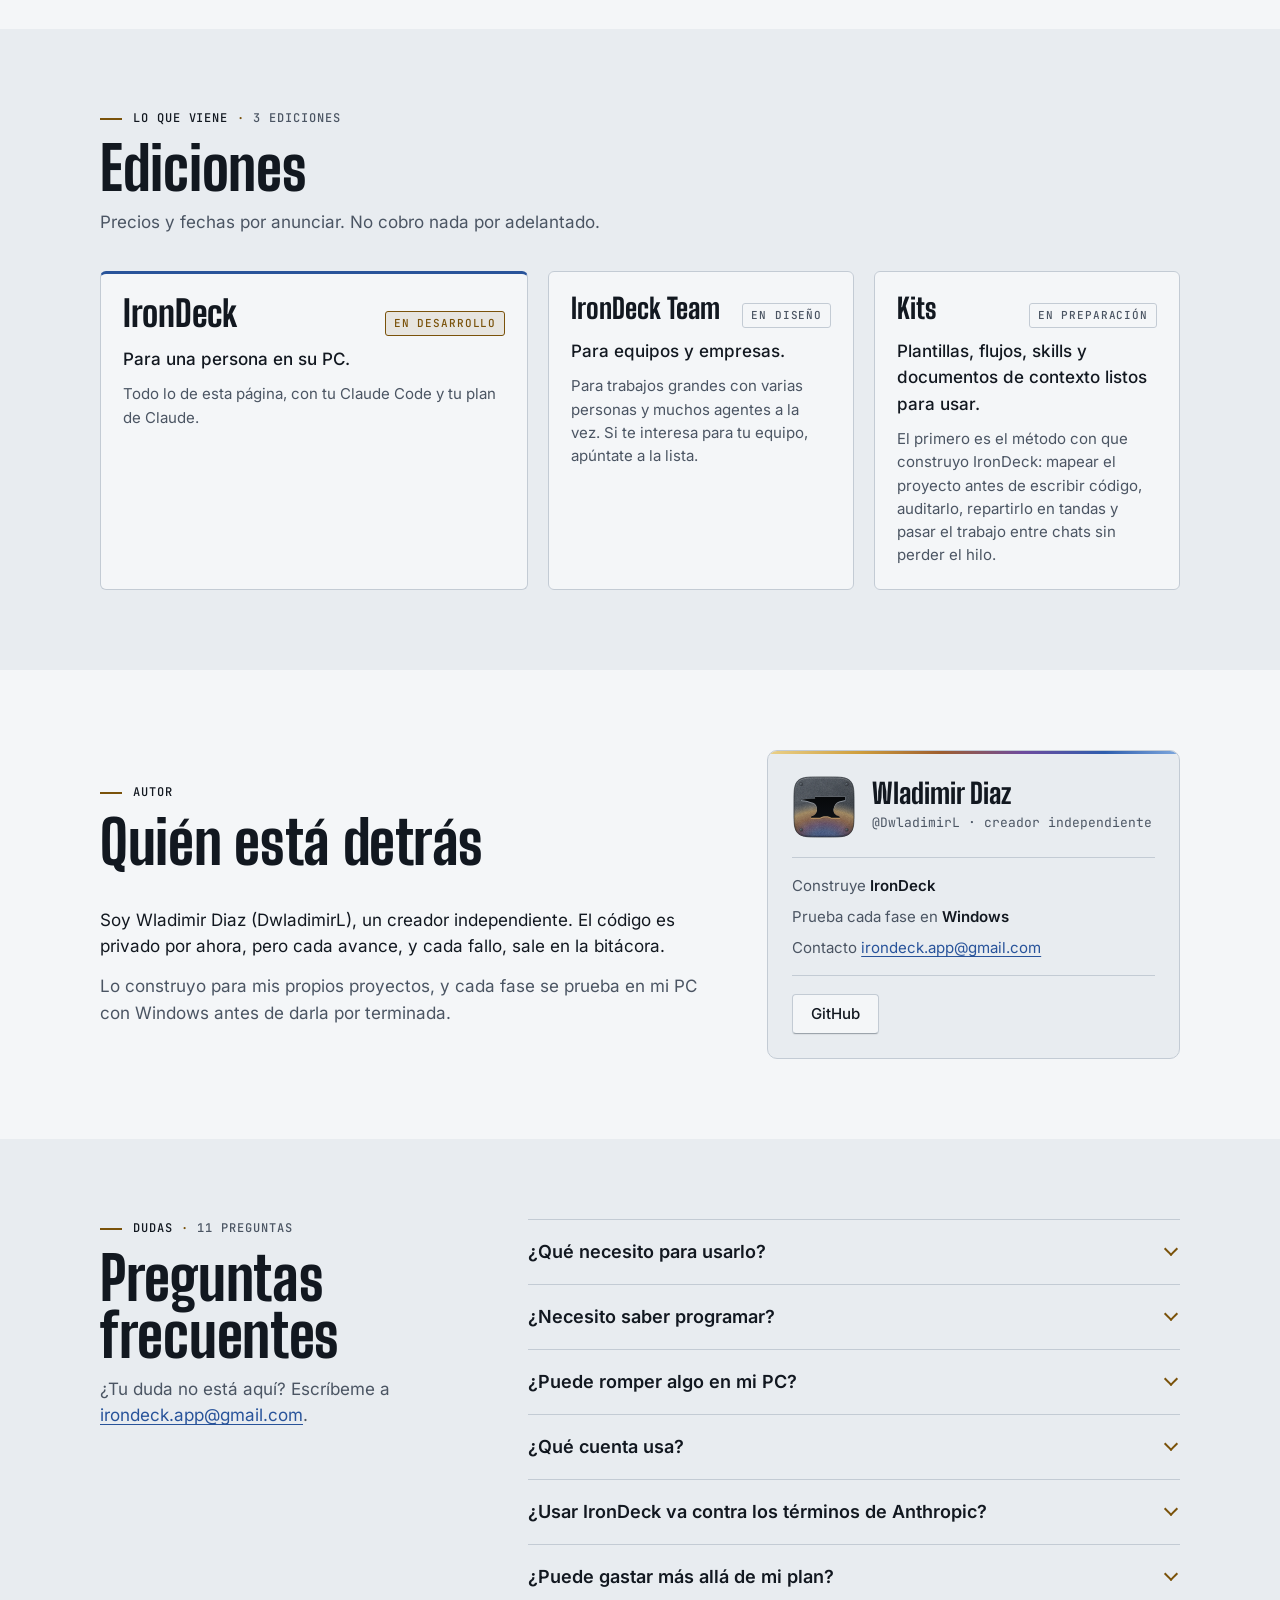
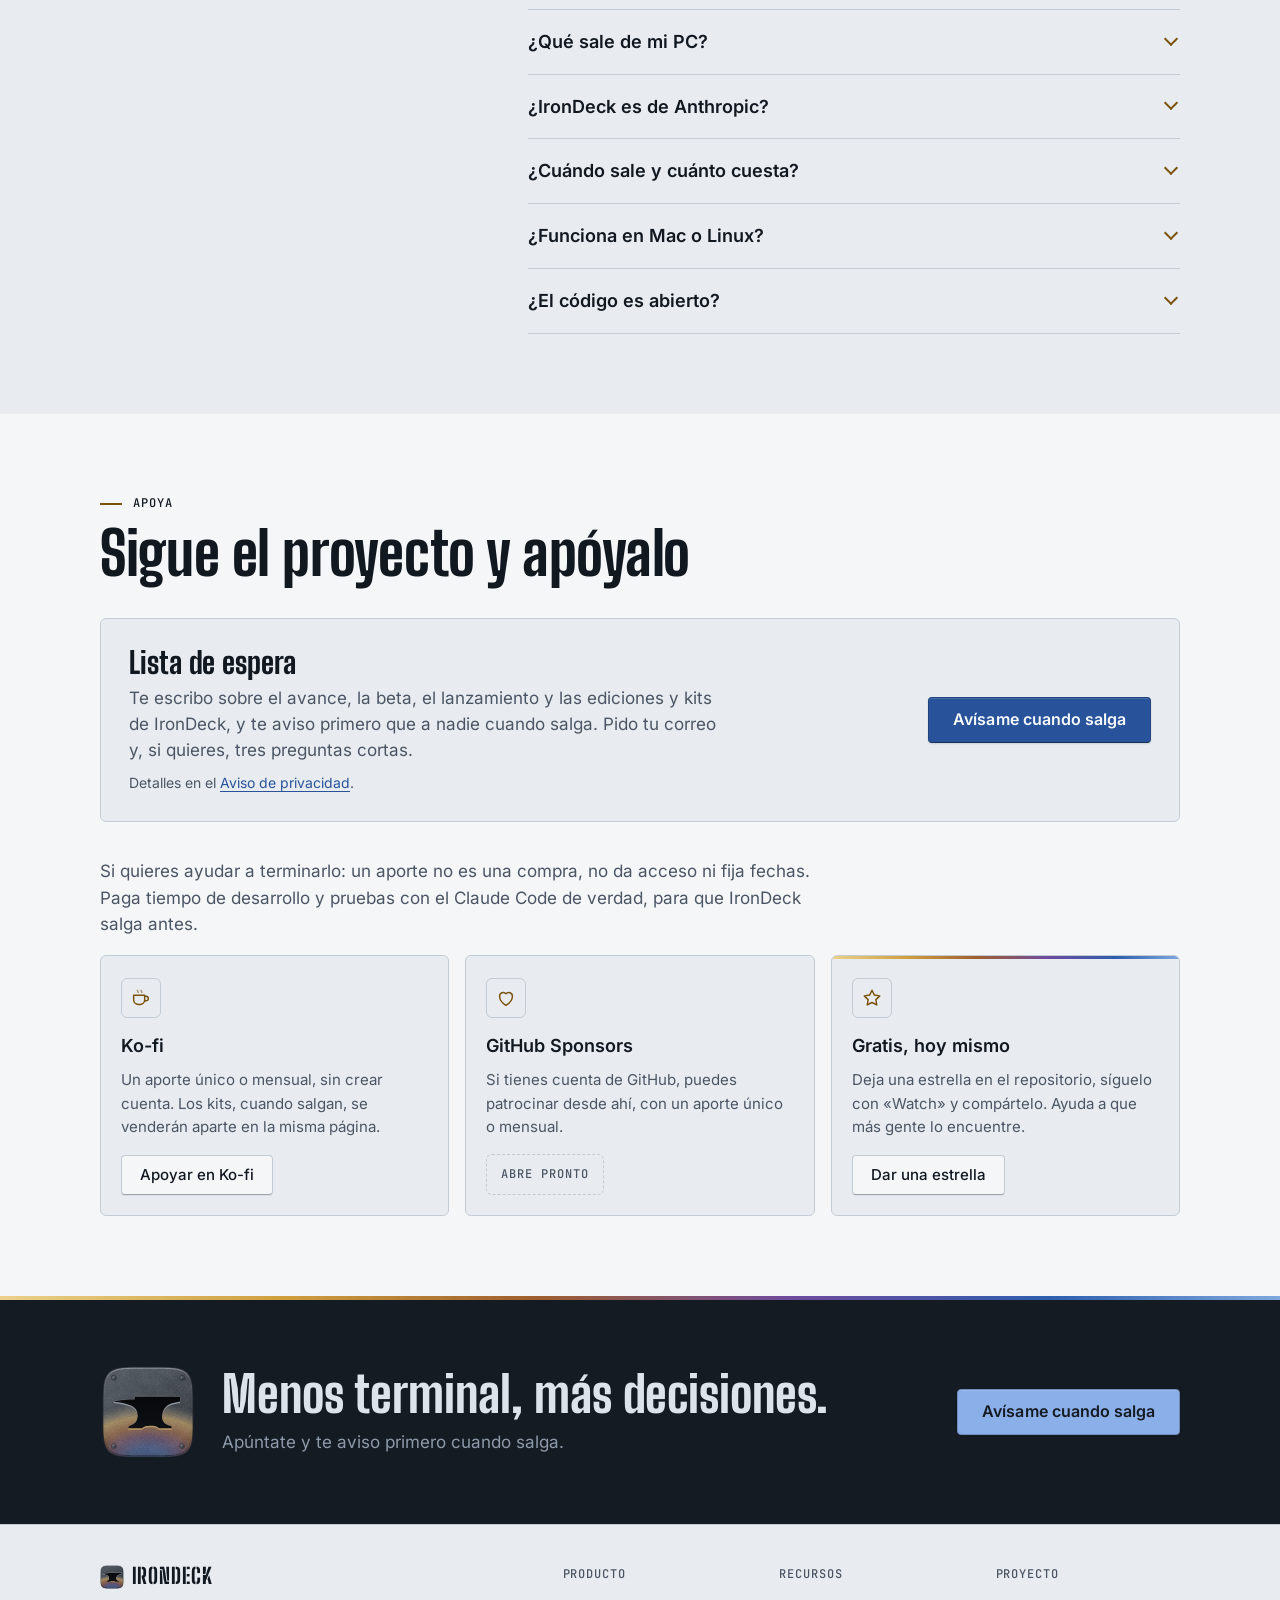
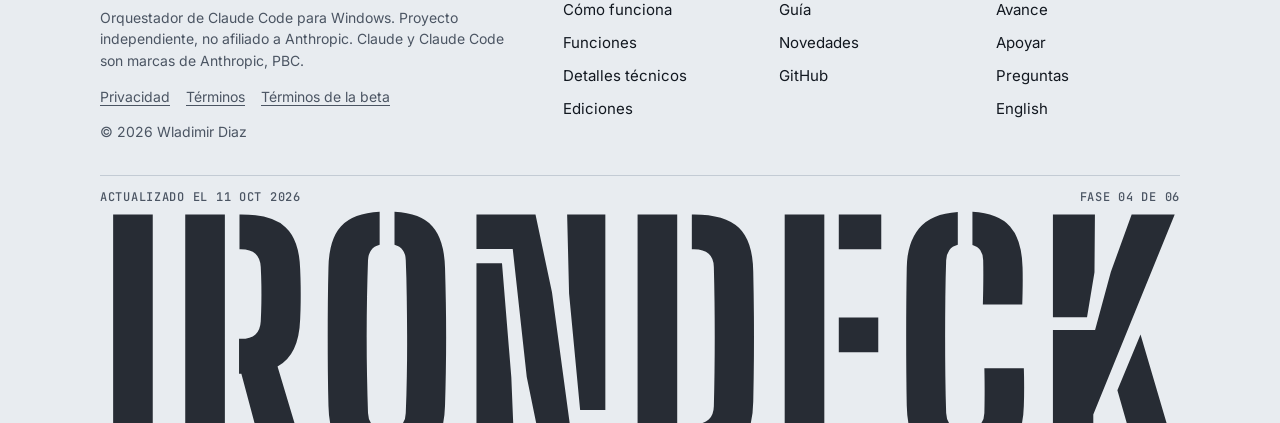
==== commit 5e588e9c: "Botones con forma estándar de Windows, barra de pestaña en un color, animaciones de apoyo y del botó" ====
--- a/index.html
+++ b/index.html
@@ -170,16 +170,19 @@
   display: inline-flex;
   align-items: center;
   min-height: 38px;
-  font-family: var(--f-mono);
-  font-size: 0.8125rem;
-  color: var(--ink-2);
+  font-family: var(--f-body);
+  font-weight: 500;
+  font-size: 0.875rem;
+  color: var(--ink);
   text-decoration: none;
+  background: var(--bg-raised);
   border: 1px solid var(--line);
-  border-radius: var(--r);
-  padding: 6px 10px;
-}
-.lang-link:hover { color: var(--ink); border-color: var(--ink-2); }
-.top .btn { min-height: 38px; padding: 8px 14px; font-size: 0.9375rem; }
+  border-block-end-color: color-mix(in srgb, var(--ink) 22%, var(--line));
+  border-radius: 4px;
+  padding: 0 14px;
+}
+.lang-link:hover { background: color-mix(in srgb, var(--ink) 5%, var(--bg-raised)); }
+.top .btn { min-height: 38px; padding: 0 16px; font-size: 0.875rem; }
 @media (max-width: 960px) {
   .nav { display: none; }
   .lang-link { margin-inline-start: auto; }
@@ -187,28 +190,46 @@
 @media (max-width: 400px) {
   .top-inner { gap: 10px; }
   .mark { font-size: 1.35rem; }
-  .top .btn { padding: 8px 10px; font-size: 0.875rem; }
+  .top .btn { padding: 0 12px; font-size: 0.8125rem; }
 }
 
 /* Buttons */
+/* Buttons follow the standard Windows control shape: 4px corners, a quiet fill, a slightly darker bottom edge,
+   medium-weight label. Pressing one flattens it instead of bouncing. */
 .btn {
+  position: relative;
   display: inline-flex;
   align-items: center;
+  justify-content: center;
   gap: 10px;
-  padding: 12px 18px;
-  border-radius: var(--r);
-  border: 1px solid var(--ink);
+  min-height: 40px;
+  padding: 0 18px;
+  border-radius: 4px;
+  border: 1px solid var(--line);
+  border-block-end-color: color-mix(in srgb, var(--ink) 22%, var(--line));
+  background: var(--bg-raised);
   color: var(--ink);
-  font-weight: 600;
-  font-size: 1rem;
+  font-weight: 500;
+  font-size: 0.9375rem;
   line-height: 1.2;
+  letter-spacing: 0.002em;
   text-decoration: none;
   cursor: pointer;
-}
-.btn:hover { text-decoration: none; background: var(--bg-raised); }
-.btn-lg { padding: 14px 22px; font-size: 1.0625rem; }
-.btn-primary { background: var(--accent); border-color: var(--accent); color: var(--accent-ink); }
-.btn-primary:hover { background: var(--accent); filter: brightness(1.08); }
+  box-shadow: 0 1px 1px color-mix(in srgb, var(--sombra) 6%, transparent);
+}
+.btn:hover { text-decoration: none; background: color-mix(in srgb, var(--ink) 5%, var(--bg-raised)); }
+.btn:active { background: var(--bg); color: var(--ink-2); box-shadow: none; }
+.btn-lg { min-height: 46px; padding: 0 24px; font-size: 1rem; }
+.btn-primary {
+  background: var(--accent);
+  border-color: color-mix(in srgb, var(--accent) 82%, #000);
+  border-block-end-color: color-mix(in srgb, var(--accent) 60%, #000);
+  color: var(--accent-ink);
+  font-weight: 600;
+  box-shadow: inset 0 1px 0 rgba(255, 255, 255, 0.14), 0 1px 2px color-mix(in srgb, var(--sombra) 14%, transparent);
+}
+.btn-primary:hover { background: color-mix(in srgb, var(--accent) 90%, #fff); }
+.btn-primary:active { background: color-mix(in srgb, var(--accent) 88%, #000); color: var(--accent-ink); }
 .soon {
   font-family: var(--f-mono);
   font-size: 0.75rem;
@@ -283,7 +304,7 @@
   .lede { font-size: 1.0625rem; line-height: 1.5; max-width: none; }
   .ctas { gap: 10px; margin-block-start: 24px; }
   .ctas .btn { flex: 1 1 100%; justify-content: center; }
-  .ctas .btn-lg { padding: 13px 18px; font-size: 1rem; }
+  .ctas .btn-lg { padding: 0 18px; font-size: 1rem; }
   .ctas .btn-lg:not(.btn-primary) { border-color: var(--line); font-weight: 500; }
   .proof { gap: 6px; margin-block-start: 18px; font-size: 0.75rem; }
   .proof li { width: 100%; }
@@ -511,13 +532,16 @@
 .plegable > summary::-webkit-details-marker,
 .faq summary::-webkit-details-marker { display: none; }
 .plegable > summary {
-  padding: 14px 18px;
+  min-height: 50px;
+  padding: 0 18px;
   border: 1px solid var(--line);
-  border-radius: var(--r);
-  background: var(--surface);
-  font-weight: 600;
-}
-.plegable > summary:hover { border-color: var(--ink-2); }
+  border-block-end-color: color-mix(in srgb, var(--ink) 18%, var(--line));
+  border-radius: 4px;
+  background: color-mix(in srgb, var(--ink) 3%, var(--surface));
+  font-weight: 500;
+  transition: background-color 0.2s var(--ease);
+}
+.plegable > summary:hover { background: color-mix(in srgb, var(--ink) 6%, var(--surface)); }
 .plegable > summary::after,
 .faq summary::after {
   content: "";
@@ -725,9 +749,9 @@
 .final-icono { width: 96px; height: 96px; flex: none; }
 .final h2 { font-family: var(--f-display); font-weight: 800; font-size: clamp(2.125rem, 2.6vw + 1.2rem, 3.125rem); line-height: 1; }
 .final p { color: var(--deck-muted); margin-block-start: 10px; max-width: 52ch; }
-.final .btn-primary { background: var(--deck-blue); border-color: var(--deck-blue); color: var(--deck-bg); }
-.final .btn-primary:hover { background: var(--deck-blue); }
-.final .btn:not(.btn-primary) { border-color: var(--deck-ink); color: var(--deck-ink); }
+.final .btn-primary { --accent: var(--deck-blue); background: var(--deck-blue); border-color: color-mix(in srgb, var(--deck-blue) 80%, #000); color: var(--deck-bg); }
+.final .btn-primary:hover { background: color-mix(in srgb, var(--deck-blue) 88%, #fff); }
+.final .btn:not(.btn-primary) { background: transparent; border-color: var(--deck-line); color: var(--deck-ink); }
 .final .btn:not(.btn-primary):hover { background: var(--deck-raised); }
 @media (max-width: 900px) {
   .final-inner { grid-template-columns: minmax(0, 1fr); padding-block: 52px; }
@@ -788,7 +812,7 @@
 
 /* Section menu for widths without the nav bar */
 .menu { display: none; position: relative; }
-.menu > summary { list-style: none; cursor: pointer; display: grid; place-items: center; width: 40px; height: 38px; border: 1px solid var(--line); border-radius: var(--r); }
+.menu > summary { list-style: none; cursor: pointer; display: grid; place-items: center; width: 40px; height: 38px; background: var(--bg-raised); border: 1px solid var(--line); border-block-end-color: color-mix(in srgb, var(--ink) 22%, var(--line)); border-radius: 4px; }
 .menu > summary::-webkit-details-marker { display: none; }
 .menu > summary:hover { border-color: var(--ink-2); }
 .menu-ico, .menu-ico::before, .menu-ico::after { display: block; width: 16px; height: 2px; border-radius: 1px; background: var(--ink); }
@@ -871,11 +895,11 @@
 .tab[aria-selected="true"] .ico { transform: scale(1.18) rotate(-6deg); }
 .tab-indicador {
   position: absolute; z-index: 0; top: 5px; bottom: 5px; left: 0; width: 0;
-  border: 1px solid var(--line); border-radius: var(--r); background: var(--bg-raised);
+  border: 1px solid var(--line); border-radius: 6px; background: var(--bg-raised);
   box-shadow: 0 1px 0 rgba(255, 255, 255, 0.03) inset, 0 8px 18px -10px color-mix(in srgb, var(--sombra) 45%, transparent);
   transition: transform 0.5s cubic-bezier(0.34, 1.3, 0.64, 1), width 0.5s cubic-bezier(0.34, 1.3, 0.64, 1);
 }
-.tab-indicador::after { content: ""; position: absolute; left: 22%; right: 22%; bottom: -1px; height: 2px; border-radius: 2px; background: var(--temper); }
+.tab-indicador::after { content: ""; position: absolute; left: 14px; right: 14px; bottom: -1px; height: 3px; border-radius: 3px 3px 0 0; background: var(--straw); }
 /* the incoming area: its cards arrive from the side you moved toward, one after another */
 @media (prefers-reduced-motion: no-preference) {
   .pillar.entra .feat { animation: feat-entra 0.55s var(--ease) both; }
@@ -1022,13 +1046,63 @@
 @media (min-width: 861px) { .pantallas-puntos { display: none; }
 }
 
+/* Support options: each icon has its own small act on hover (the coffee steams, the heart beats, the star turns and sparks) */
+.way .diff-ico { position: relative; transition: background-color 0.3s var(--ease), border-color 0.3s var(--ease), transform 0.45s cubic-bezier(0.34, 1.56, 0.64, 1); }
+.way .diff-ico svg * { transform-box: fill-box; transform-origin: center; }
+.way .taza { transform-origin: 50% 100%; }
+.way .vapor { stroke-dasharray: 4 6; opacity: 0.55; }
+.way-sponsors .diff-ico::after,
+.way-gratis .diff-ico::after { content: ""; position: absolute; pointer-events: none; opacity: 0; }
+.way-sponsors .diff-ico::after { inset: -1px; border-radius: inherit; border: 1px solid var(--straw); }
+.way-gratis .diff-ico::after {
+  left: 50%; top: 50%; width: 4px; height: 4px; margin: -2px; border-radius: 50%;
+  box-shadow: 0 -22px 0 var(--straw), 19px -11px 0 var(--accent), 19px 11px 0 var(--straw), 0 22px 0 var(--accent), -19px 11px 0 var(--straw), -19px -11px 0 var(--accent);
+}
+@media (hover: hover) and (prefers-reduced-motion: no-preference) {
+  .way:hover .diff-ico { background: color-mix(in srgb, var(--straw) 14%, transparent); border-color: color-mix(in srgb, var(--straw) 55%, var(--line)); transform: translateY(-2px) scale(1.08); }
+  .way-kofi:hover .taza { animation: brindis 0.8s cubic-bezier(0.34, 1.56, 0.64, 1); }
+  .way-kofi:hover .vapor { animation: vapor 1.3s ease-in-out infinite; }
+  .way-kofi:hover .vapor.v2 { animation-delay: 0.35s; }
+  .way-sponsors:hover .corazon { fill: var(--straw); animation: latido 1.1s ease-in-out infinite; }
+  .way-sponsors:hover .diff-ico::after { animation: onda-ico 1.1s ease-out infinite; }
+  .way-gratis:hover .estrella { fill: var(--straw); animation: giro-estrella 0.75s cubic-bezier(0.34, 1.56, 0.64, 1) both; }
+  .way-gratis:hover .diff-ico::after { animation: chispas 0.75s ease-out both; }
+  @keyframes brindis { 30% { transform: rotate(-14deg); } 60% { transform: rotate(6deg); } }
+  @keyframes vapor { 0% { stroke-dashoffset: 10; opacity: 0; transform: translateY(2px); } 40% { opacity: 1; } 100% { stroke-dashoffset: 0; opacity: 0; transform: translateY(-3px); } }
+  @keyframes latido { 0%, 100% { transform: scale(1); } 14% { transform: scale(1.24); } 28% { transform: scale(1); } 42% { transform: scale(1.14); } 60% { transform: scale(1); } }
+  @keyframes onda-ico { from { opacity: 0.8; transform: scale(1); } to { opacity: 0; transform: scale(1.7); } }
+  @keyframes giro-estrella { from { transform: rotate(-144deg) scale(0.6); } }
+  @keyframes chispas { 0% { opacity: 0; transform: scale(0.3); } 35% { opacity: 1; } 100% { opacity: 0; transform: scale(1.25) rotate(20deg); } }
+}
+
+/* Waitlist button: a light sweeps across and it lifts on hover; a click sends a ripple and sparks */
+.btn-avisame { overflow: hidden; isolation: isolate; }
+.btn-avisame::after {
+  content: ""; position: absolute; z-index: -1; inset: 0 auto 0 -60%; width: 50%; pointer-events: none;
+  background: linear-gradient(105deg, transparent, rgba(255, 255, 255, 0.38), transparent);
+  transform: skewX(-18deg) translateX(0); opacity: 0;
+}
+.btn-onda { position: absolute; z-index: -1; border-radius: 50%; pointer-events: none; background: rgba(255, 255, 255, 0.35); transform: scale(0); animation: onda-btn 0.6s ease-out forwards; }
+.btn-chispa { position: fixed; z-index: 50; width: 7px; height: 7px; border-radius: 2px; pointer-events: none; }
+@media (prefers-reduced-motion: no-preference) {
+  .btn-avisame { transition: transform 0.35s var(--ease), box-shadow 0.35s var(--ease), background-color 0.2s var(--ease); }
+  .btn-avisame.disparo { animation: disparo 0.5s cubic-bezier(0.34, 1.56, 0.64, 1); }
+  @keyframes onda-btn { to { transform: scale(1); opacity: 0; } }
+  @keyframes disparo { 0% { transform: scale(0.95); } 45% { transform: scale(1.05); } 100% { transform: scale(1); } }
+  @keyframes barrido { from { transform: skewX(-18deg) translateX(0); opacity: 1; } to { transform: skewX(-18deg) translateX(420%); opacity: 1; } }
+}
+@media (hover: hover) and (prefers-reduced-motion: no-preference) {
+  .btn-avisame:hover { transform: translateY(-2px); box-shadow: inset 0 1px 0 rgba(255, 255, 255, 0.14), 0 10px 24px -10px color-mix(in srgb, var(--accent) 70%, transparent), 0 0 0 4px color-mix(in srgb, var(--accent) 18%, transparent); }
+  .btn-avisame:hover::after { animation: barrido 0.9s var(--ease) both; }
+  .btn-avisame:active { transform: translateY(0) scale(0.98); }
+}
+
 /* Motion: one moment on load (the deck comes alive), tactile buttons, and scroll-linked details where the browser supports them. Everything is readable without it. */
 @media (prefers-reduced-motion: no-preference) {
   .btn, .lang-link {
     transition: background-color var(--dur-fast) var(--ease), border-color var(--dur-fast) var(--ease),
                 color var(--dur-fast) var(--ease), filter var(--dur-fast) var(--ease), transform var(--dur-fast) var(--ease);
   }
-  .btn:active { transform: translateY(1px); }
   body > .temper-edge { transform-origin: left; animation: llena 0.9s var(--ease) both; }
   .bar i { transform-origin: left; animation: llena 0.9s var(--ease) 0.2s both; }
   .gauge:nth-child(2) .bar i { animation-delay: 0.28s; }
@@ -1109,7 +1183,7 @@
     </nav>
     <a class="lang-link" href="en/index.html" hreflang="en" lang="en">English</a>
 
-    <a class="btn btn-primary top-cta" href="https://docs.google.com/forms/d/e/1FAIpQLSeocO6yBUubfJuUUrxxV9245ReozbLcxDC6gUGqDXpph-zDhw/viewform?usp=pp_url&amp;entry.1661828274=Espa%C3%B1ol" target="_blank" rel="noopener">Lista de espera</a>
+    <a class="btn btn-primary btn-avisame top-cta" href="https://docs.google.com/forms/d/e/1FAIpQLSeocO6yBUubfJuUUrxxV9245ReozbLcxDC6gUGqDXpph-zDhw/viewform?usp=pp_url&amp;entry.1661828274=Espa%C3%B1ol" target="_blank" rel="noopener">Lista de espera</a>
     <details class="menu">
       <summary><span class="menu-ico" aria-hidden="true"></span><span class="sr-only">Secciones</span></summary>
       <nav class="menu-panel" aria-labelledby="nav-nombre">
@@ -1119,7 +1193,7 @@
         <a href="#avance">Avance</a>
         <a href="#novedades">Novedades</a>
         <a href="#preguntas">Preguntas</a>
-        <a class="btn btn-primary" href="https://docs.google.com/forms/d/e/1FAIpQLSeocO6yBUubfJuUUrxxV9245ReozbLcxDC6gUGqDXpph-zDhw/viewform?usp=pp_url&amp;entry.1661828274=Espa%C3%B1ol" target="_blank" rel="noopener">Avísame cuando salga</a>
+        <a class="btn btn-primary btn-avisame" href="https://docs.google.com/forms/d/e/1FAIpQLSeocO6yBUubfJuUUrxxV9245ReozbLcxDC6gUGqDXpph-zDhw/viewform?usp=pp_url&amp;entry.1661828274=Espa%C3%B1ol" target="_blank" rel="noopener">Avísame cuando salga</a>
       </nav>
     </details>
 
@@ -1138,7 +1212,7 @@
         <h1><span class="h1-kicker">Orquestador de Claude Code para Windows</span>Tus proyectos avanzan. <span class="h1-end">Tú solo decides.</span></h1>
         <p class="lede">Un programa para Windows que dirige a Claude Code por ti: corre varias tareas a la vez, retoma cuando algo se corta y solo te llama para decidir.</p>
         <div class="ctas">
-          <a class="btn btn-primary btn-lg" href="https://docs.google.com/forms/d/e/1FAIpQLSeocO6yBUubfJuUUrxxV9245ReozbLcxDC6gUGqDXpph-zDhw/viewform?usp=pp_url&amp;entry.1661828274=Espa%C3%B1ol" target="_blank" rel="noopener">Avísame cuando salga</a>
+          <a class="btn btn-primary btn-avisame btn-lg" href="https://docs.google.com/forms/d/e/1FAIpQLSeocO6yBUubfJuUUrxxV9245ReozbLcxDC6gUGqDXpph-zDhw/viewform?usp=pp_url&amp;entry.1661828274=Espa%C3%B1ol" target="_blank" rel="noopener">Avísame cuando salga</a>
 
           <a class="btn btn-lg" href="#como">Ver cómo funciona</a>
         </div>
@@ -1472,28 +1546,28 @@
           <p>Te escribo sobre el avance, la beta, el lanzamiento y las ediciones y kits de IronDeck, y te aviso primero que a nadie cuando salga. Pido tu correo y, si quieres, tres preguntas cortas.</p>
           <p class="join-nota">Detalles en el <a href="privacidad.html">Aviso de privacidad</a>.</p>
         </div>
-        <a class="btn btn-primary btn-lg" href="https://docs.google.com/forms/d/e/1FAIpQLSeocO6yBUubfJuUUrxxV9245ReozbLcxDC6gUGqDXpph-zDhw/viewform?usp=pp_url&amp;entry.1661828274=Espa%C3%B1ol" target="_blank" rel="noopener">Avísame cuando salga</a>
+        <a class="btn btn-primary btn-avisame btn-lg" href="https://docs.google.com/forms/d/e/1FAIpQLSeocO6yBUubfJuUUrxxV9245ReozbLcxDC6gUGqDXpph-zDhw/viewform?usp=pp_url&amp;entry.1661828274=Espa%C3%B1ol" target="_blank" rel="noopener">Avísame cuando salga</a>
 
       </div>
       <div class="aportes">
         <p class="support-intro">Si quieres ayudar a terminarlo: un aporte no es una compra, no da acceso ni fija fechas. Paga tiempo de desarrollo y pruebas con el Claude Code de verdad, para que IronDeck salga antes.</p>
         <div class="ways">
-          <div class="way">
-            <span class="diff-ico" aria-hidden="true"><svg viewbox="0 0 24 24"><path d="M4 9h12v5a5 5 0 0 1-5 5H9a5 5 0 0 1-5-5V9z" /><path d="M16 10h1.5a2.5 2.5 0 0 1 0 5H16" /><path d="M8 3.5c0 1 1 1.5 1 2.5M12 3.5c0 1 1 1.5 1 2.5" /></svg></span>
+          <div class="way way-kofi">
+            <span class="diff-ico" aria-hidden="true"><svg viewbox="0 0 24 24"><g class="taza"><path d="M4 9h12v5a5 5 0 0 1-5 5H9a5 5 0 0 1-5-5V9z" /><path d="M16 10h1.5a2.5 2.5 0 0 1 0 5H16" /></g><path class="vapor" d="M8 3.5c0 1 1 1.5 1 2.5" /><path class="vapor v2" d="M12 3.5c0 1 1 1.5 1 2.5" /></svg></span>
             <h3>Ko-fi</h3>
             <p>Un aporte único o mensual, sin crear cuenta. Los kits, cuando salgan, se venderán aparte en la misma página.</p>
             <a class="btn" href="https://ko-fi.com/irondeck" target="_blank" rel="noopener">Apoyar en Ko-fi</a>
 
           </div>
-          <div class="way">
-            <span class="diff-ico" aria-hidden="true"><svg viewbox="0 0 24 24"><path d="M12 20s-7-4.4-7-10a4 4 0 0 1 7-2.6A4 4 0 0 1 19 10c0 5.6-7 10-7 10z" /></svg></span>
+          <div class="way way-sponsors">
+            <span class="diff-ico" aria-hidden="true"><svg viewbox="0 0 24 24"><path class="corazon" d="M12 20s-7-4.4-7-10a4 4 0 0 1 7-2.6A4 4 0 0 1 19 10c0 5.6-7 10-7 10z" /></svg></span>
             <h3>GitHub Sponsors</h3>
             <p>Si tienes cuenta de GitHub, puedes patrocinar desde ahí, con un aporte único o mensual.</p>
 
             <span class="soon">Abre pronto</span>
           </div>
           <div class="way way-gratis">
-            <span class="diff-ico" aria-hidden="true"><svg viewbox="0 0 24 24"><path d="M12 3.5l2.6 5.3 5.9.9-4.3 4.1 1 5.8L12 16.9l-5.2 2.7 1-5.8-4.3-4.1 5.9-.9L12 3.5z" /></svg></span>
+            <span class="diff-ico" aria-hidden="true"><svg viewbox="0 0 24 24"><path class="estrella" d="M12 3.5l2.6 5.3 5.9.9-4.3 4.1 1 5.8L12 16.9l-5.2 2.7 1-5.8-4.3-4.1 5.9-.9L12 3.5z" /></svg></span>
             <h3>Gratis, hoy mismo</h3>
             <p>Deja una estrella en el repositorio, síguelo con «Watch» y compártelo. Ayuda a que más gente lo encuentre.</p>
             <a class="btn" href="https://github.com/DwladimirL/irondeck" target="_blank" rel="noopener">Dar una estrella</a>
@@ -1514,7 +1588,7 @@
 
         </div>
       </div>
-      <a class="btn btn-primary btn-lg" href="https://docs.google.com/forms/d/e/1FAIpQLSeocO6yBUubfJuUUrxxV9245ReozbLcxDC6gUGqDXpph-zDhw/viewform?usp=pp_url&amp;entry.1661828274=Espa%C3%B1ol" target="_blank" rel="noopener">Avísame cuando salga</a>
+      <a class="btn btn-primary btn-avisame btn-lg" href="https://docs.google.com/forms/d/e/1FAIpQLSeocO6yBUubfJuUUrxxV9245ReozbLcxDC6gUGqDXpph-zDhw/viewform?usp=pp_url&amp;entry.1661828274=Espa%C3%B1ol" target="_blank" rel="noopener">Avísame cuando salga</a>
 
     </div>
   </section>
@@ -1668,6 +1742,40 @@
     });
   }
 
+  if (!quieto) {
+    const colores = ['var(--straw)', 'var(--accent)', 'var(--t1)', 'var(--t5)'];
+    document.querySelectorAll('.btn-avisame').forEach(btn => {
+      btn.addEventListener('pointerdown', e => {
+        const r = btn.getBoundingClientRect();
+        const onda = document.createElement('span');
+        const lado = Math.max(r.width, r.height) * 2.2;
+        onda.className = 'btn-onda';
+        onda.style.cssText = `width:${lado}px;height:${lado}px;left:${e.clientX - r.left - lado / 2}px;top:${e.clientY - r.top - lado / 2}px`;
+        btn.append(onda);
+        onda.addEventListener('animationend', () => onda.remove());
+      });
+      btn.addEventListener('click', e => {
+        btn.classList.remove('disparo');
+        void btn.offsetWidth;
+        btn.classList.add('disparo');
+        const r = btn.getBoundingClientRect();
+        const x = e.clientX || r.left + r.width / 2, y = e.clientY || r.top + r.height / 2;
+        for (let k = 0; k < 14; k++) {
+          const c = document.createElement('span');
+          c.className = 'btn-chispa';
+          const ang = (Math.PI * 2 * k) / 14 + Math.random() * 0.4;
+          const dist = 36 + Math.random() * 46;
+          c.style.cssText = `left:${x}px;top:${y}px;background:${colores[k % colores.length]}`;
+          document.body.append(c);
+          c.animate([
+            { transform: 'translate(-50%,-50%) scale(1)', opacity: 1 },
+            { transform: `translate(calc(-50% + ${Math.cos(ang) * dist}px), calc(-50% + ${Math.sin(ang) * dist}px)) scale(0.2)`, opacity: 0 }
+          ], { duration: 650 + Math.random() * 250, easing: 'cubic-bezier(0.22, 1, 0.36, 1)' }).onfinish = () => c.remove();
+        }
+      });
+    });
+  }
+
   const carrusel = document.querySelector('.pantallas-grid');
   if (carrusel) {
     const fotos = [...carrusel.querySelectorAll('.captura')];
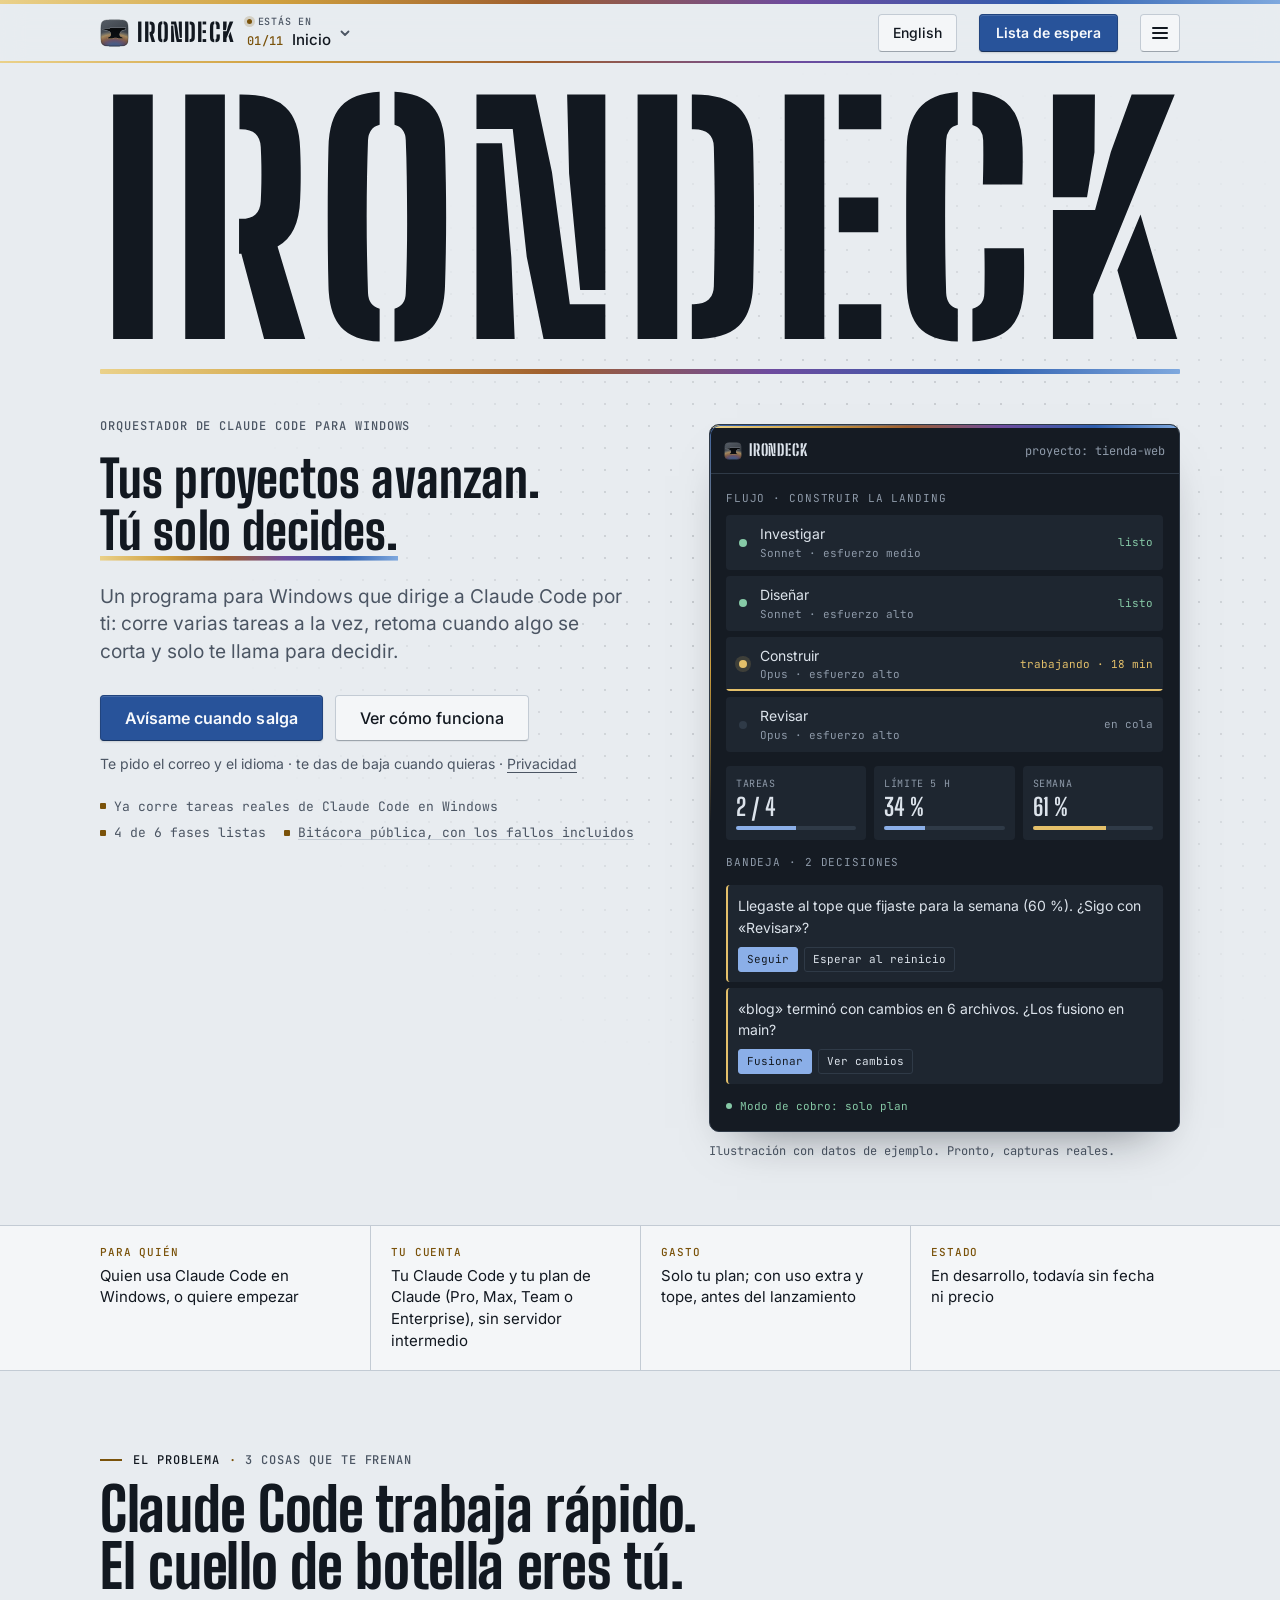
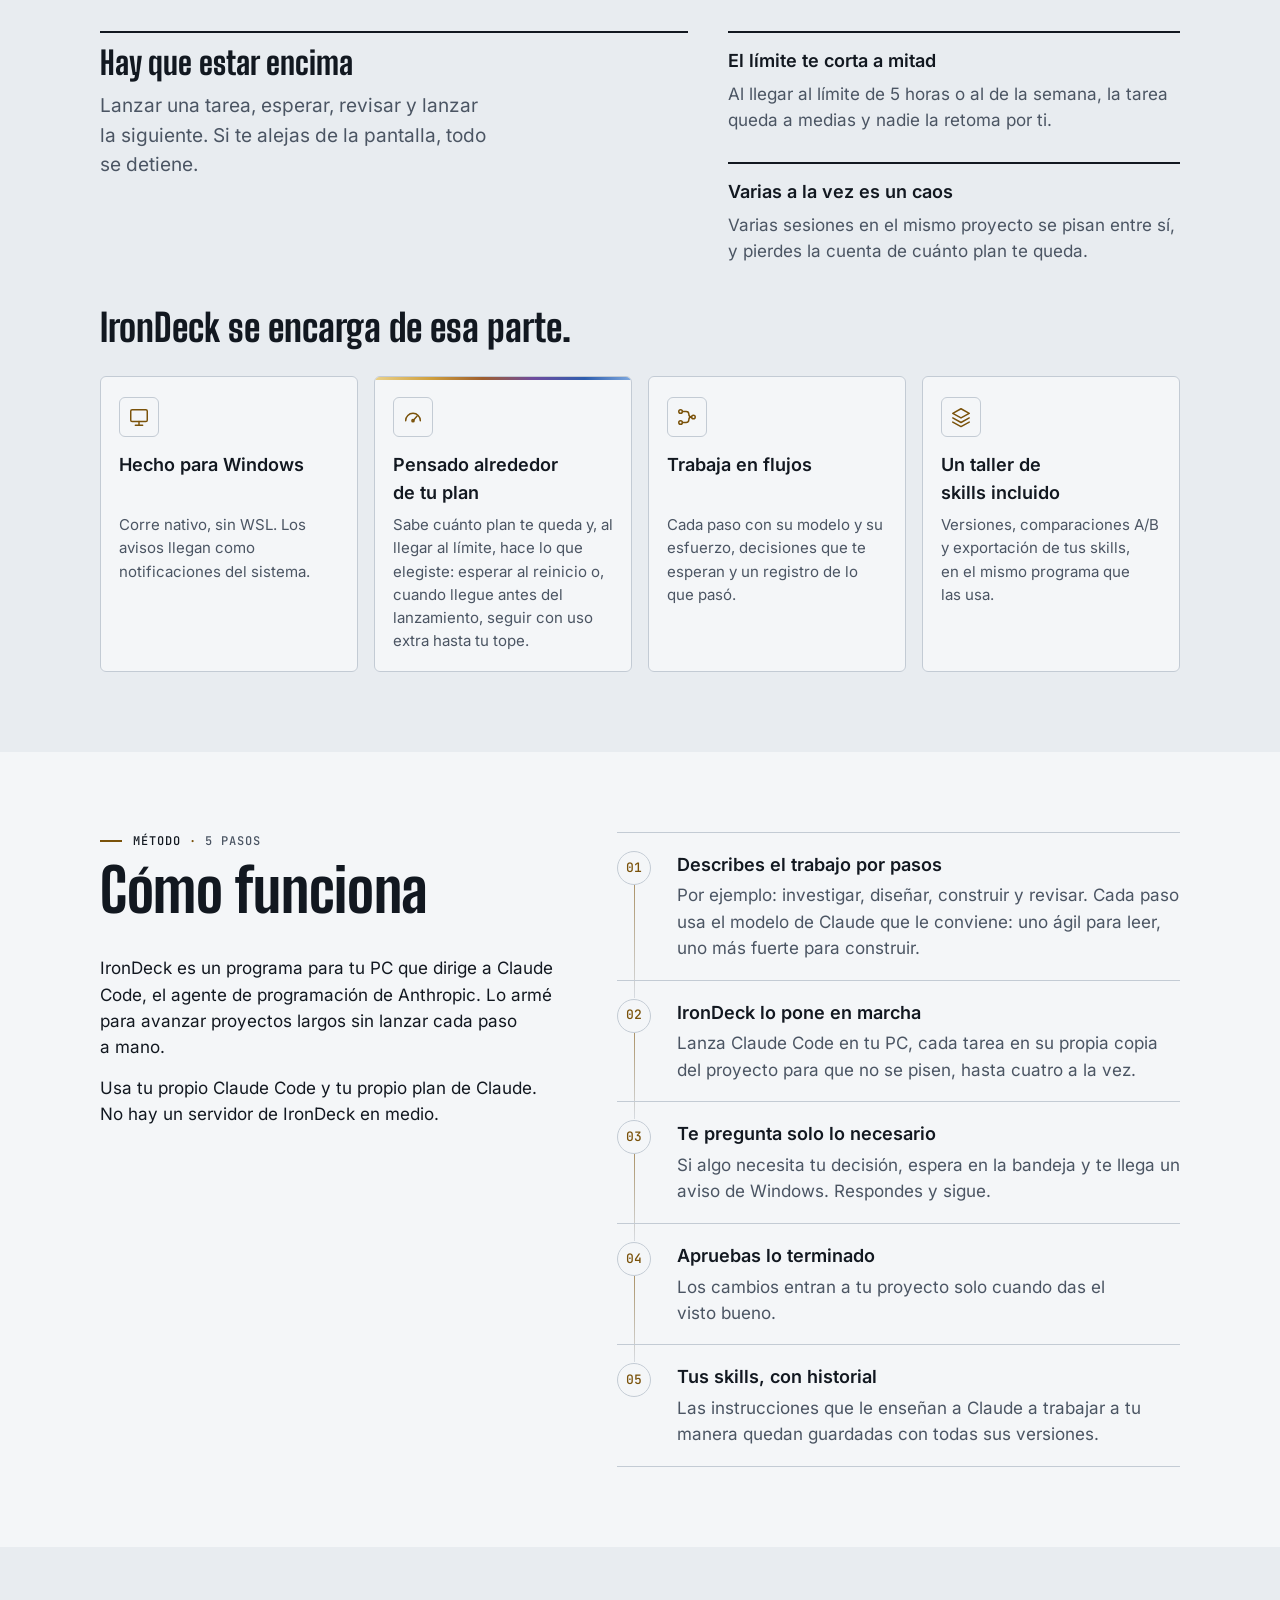
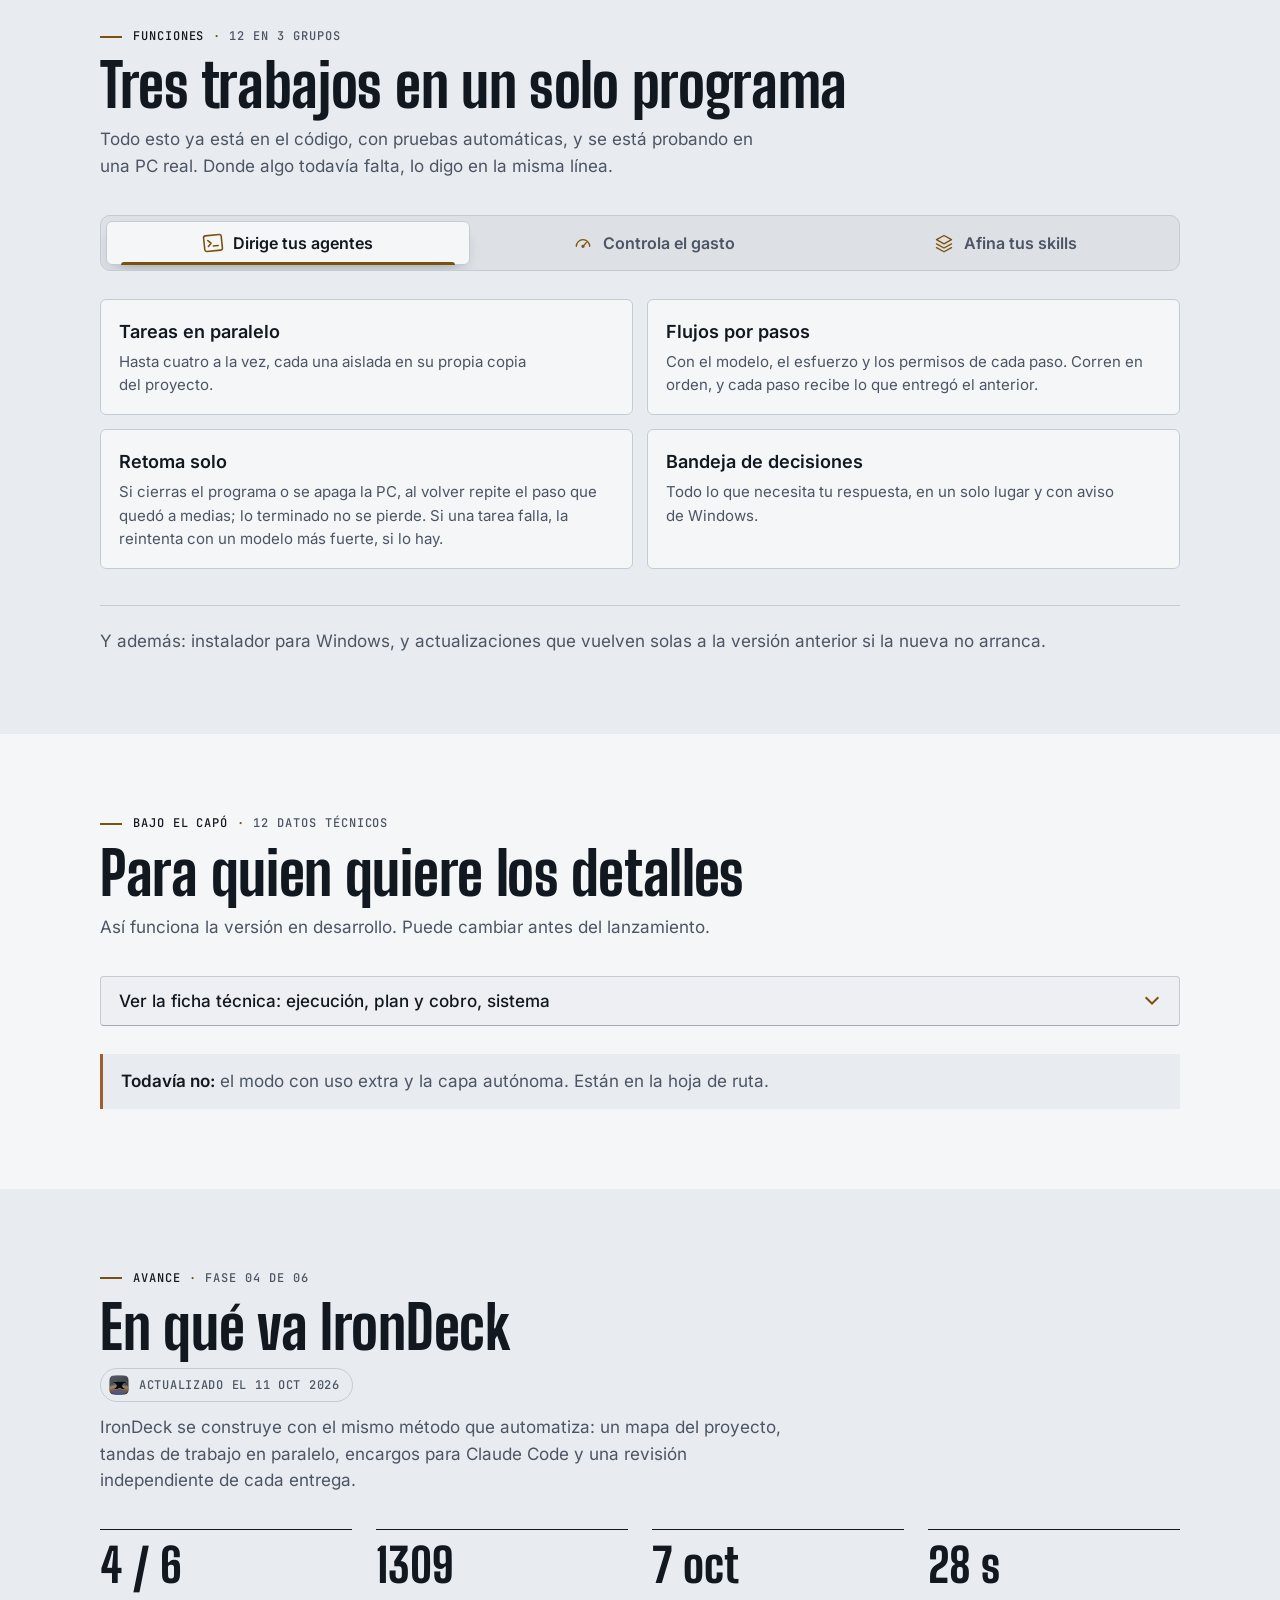
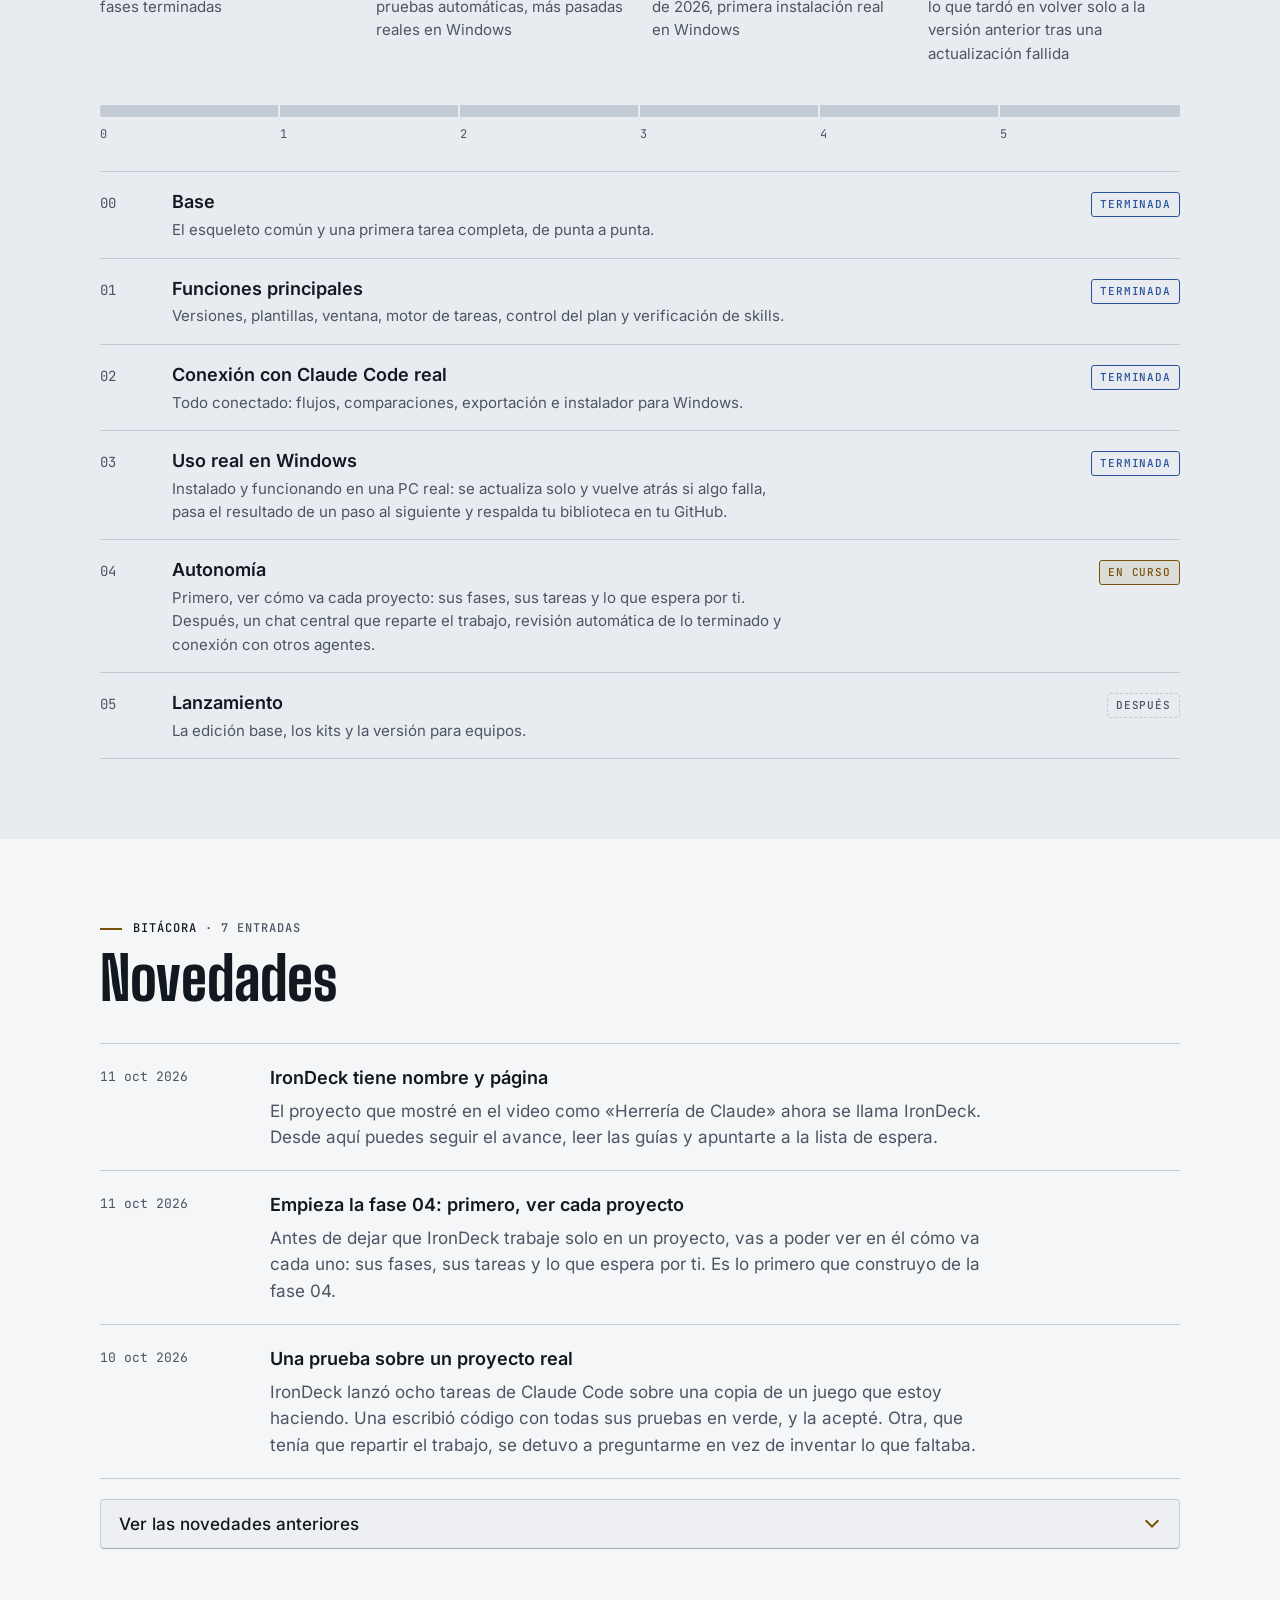
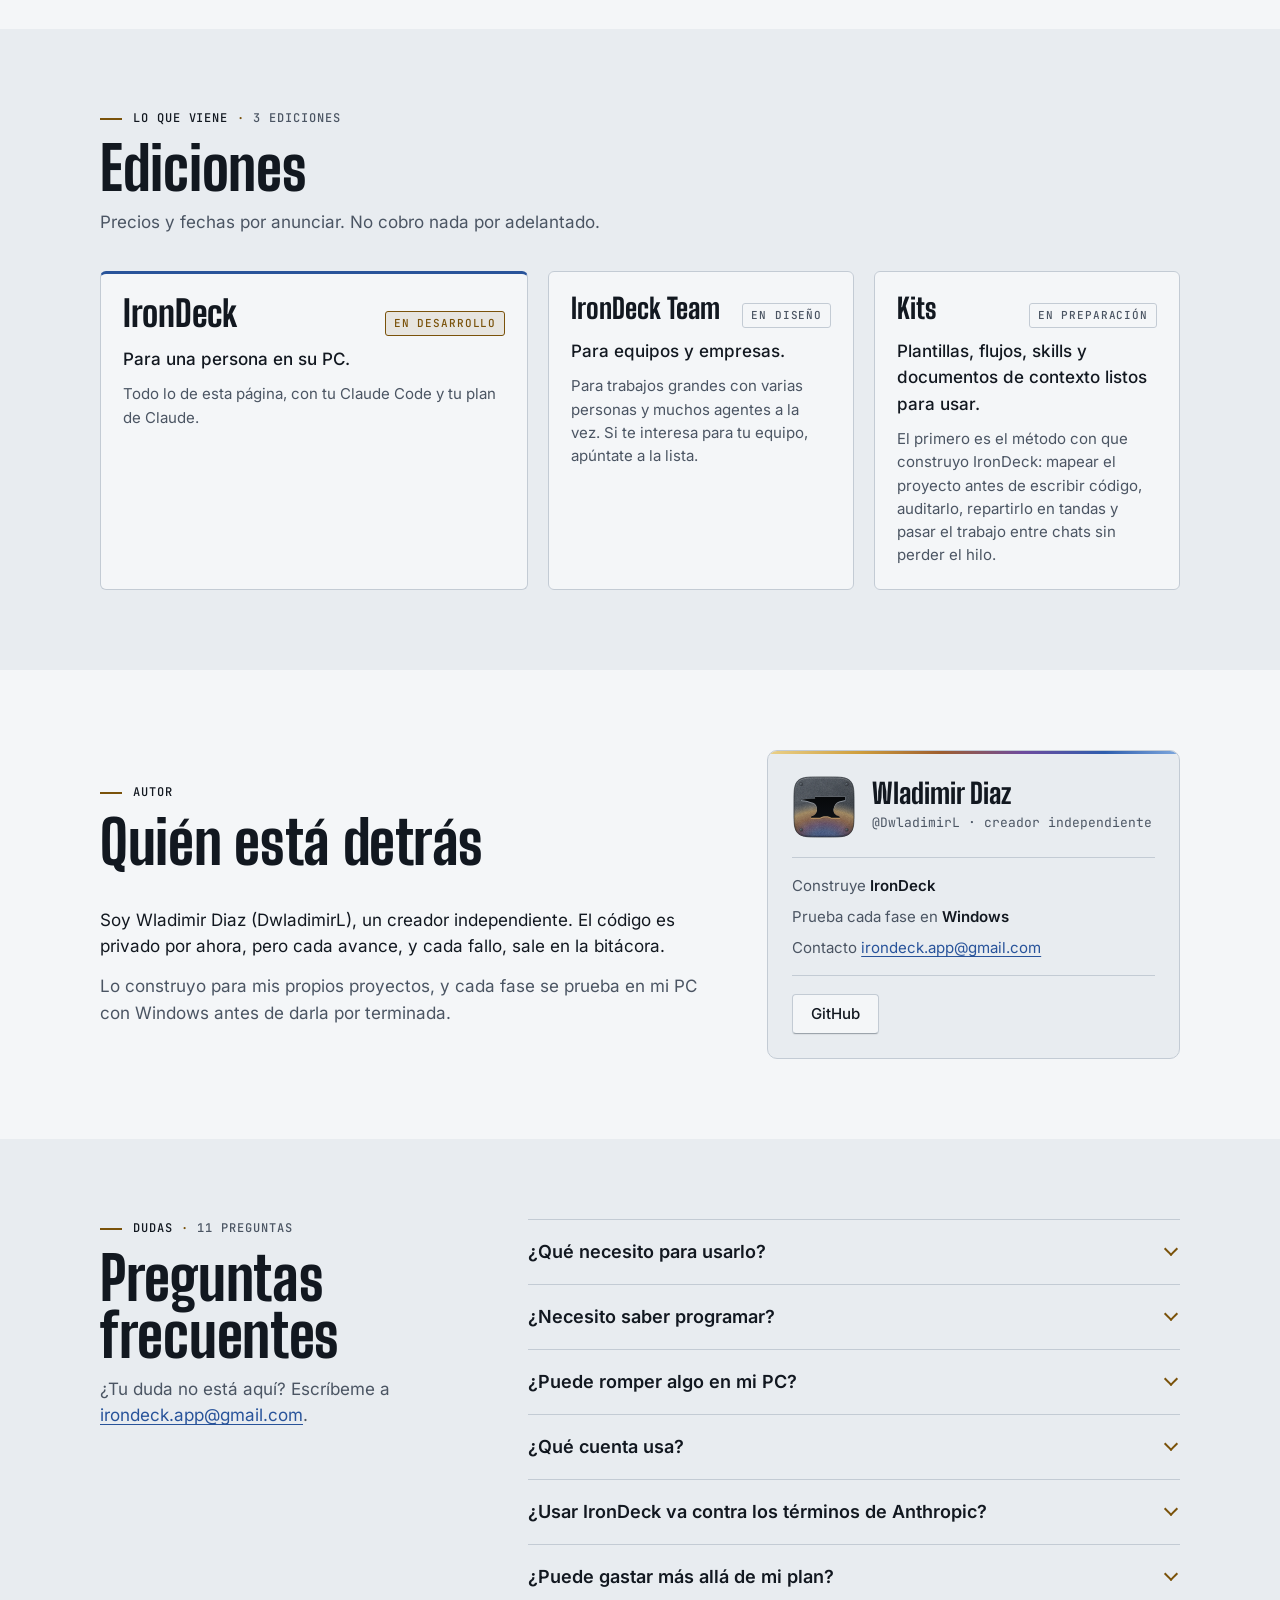
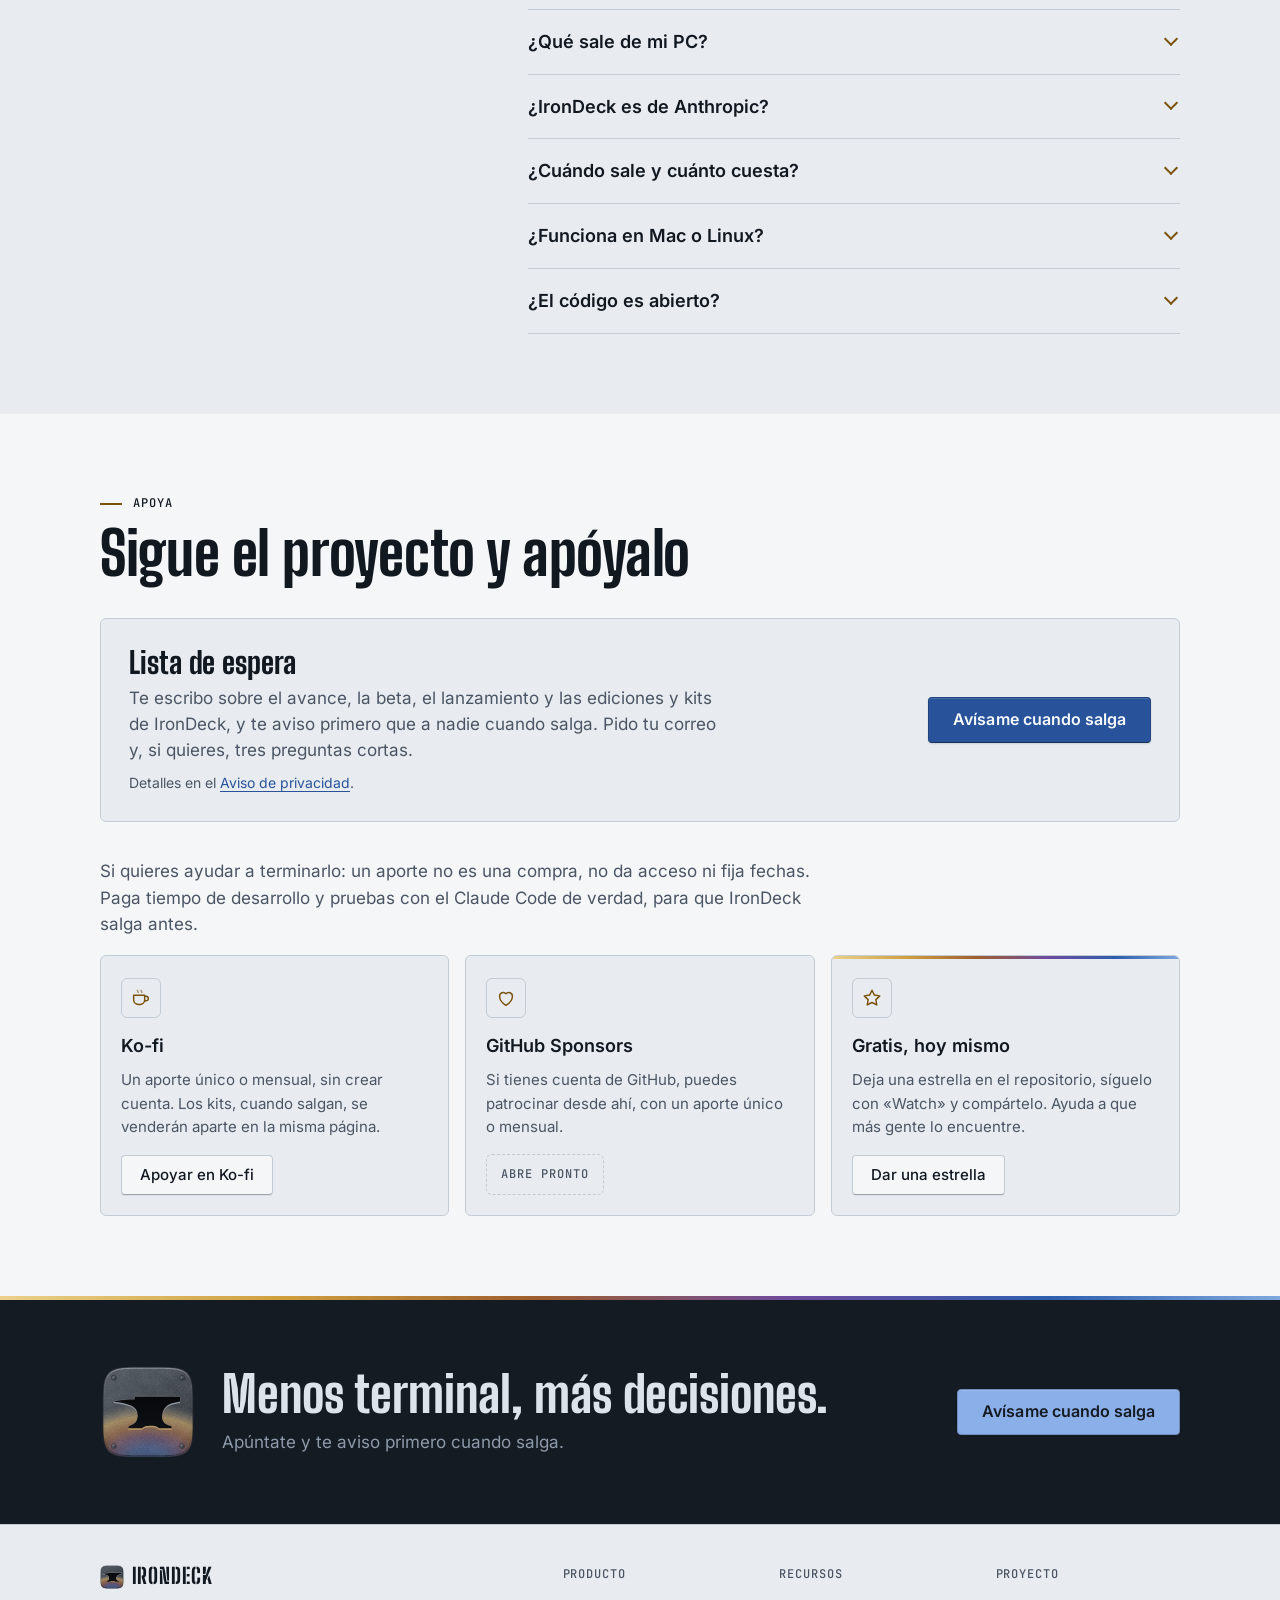
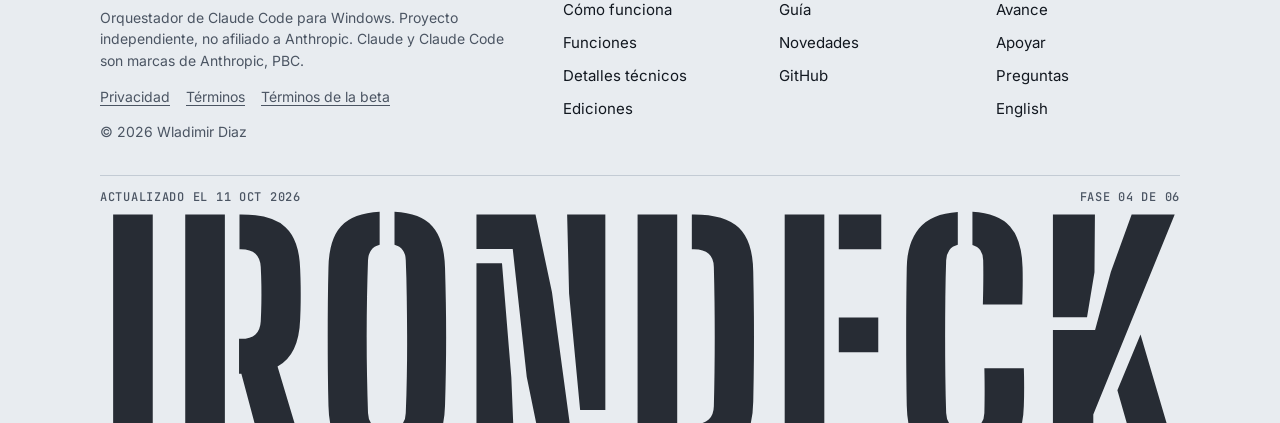
==== commit 9d228c2b: "Brújula de secciones, menú ☰ de enlaces y medidas de teléfono (IRD-3, lote 1) - Cabecera con brújula" ====
--- a/index.html
+++ b/index.html
@@ -183,10 +183,9 @@
 }
 .lang-link:hover { background: color-mix(in srgb, var(--ink) 5%, var(--bg-raised)); }
 .top .btn { min-height: 38px; padding: 0 16px; font-size: 0.875rem; }
-@media (max-width: 960px) {
-  .nav { display: none; }
-  .lang-link { margin-inline-start: auto; }
-}
+/* The sections live in the compass and the links in the menu, at every width: the bar no longer carries the section links */
+.nav { display: none; }
+.lang-link { margin-inline-start: auto; }
 @media (max-width: 400px) {
   .top-inner { gap: 10px; }
   .mark { font-size: 1.35rem; }
@@ -810,8 +809,8 @@
 .legal-seccion { padding-block-start: 40px; }
 .legal-seccion + .legal-seccion { margin-block-start: 48px; border-top: 1px solid var(--line); }
 
-/* Section menu for widths without the nav bar */
-.menu { display: none; position: relative; }
+/* Links menu for widths without the nav bar: waitlist, support, GitHub and contact (the sections live in the compass) */
+.menu { display: block; position: relative; }
 .menu > summary { list-style: none; cursor: pointer; display: grid; place-items: center; width: 40px; height: 38px; background: var(--bg-raised); border: 1px solid var(--line); border-block-end-color: color-mix(in srgb, var(--ink) 22%, var(--line)); border-radius: 4px; }
 .menu > summary::-webkit-details-marker { display: none; }
 .menu > summary:hover { border-color: var(--ink-2); }
@@ -828,17 +827,79 @@
   right: 0;
   top: calc(100% + 10px);
   display: grid;
-  min-width: 230px;
+  gap: 10px;
+  width: min(320px, calc(100vw - 40px));
+  padding: 24px 20px 14px;
+  --carta: #ffffff;
+  background: var(--carta);
+  border: 1px solid color-mix(in srgb, var(--ink) 24%, var(--line));
+  border-radius: 12px;
+  box-shadow: 0 2px 4px rgba(8, 12, 18, 0.1), 0 14px 28px -8px rgba(8, 12, 18, 0.28), 0 40px 80px -24px rgba(8, 12, 18, 0.5);
+  overflow: hidden;
+}
+@media (prefers-color-scheme: dark) { :root:not([data-theme="light"]) .menu-panel { --carta: #212a35; box-shadow: 0 2px 4px rgba(0, 0, 0, 0.4), 0 14px 28px -8px rgba(0, 0, 0, 0.6), 0 40px 80px -24px rgba(0, 0, 0, 0.85); } }
+:root[data-theme="dark"] .menu-panel { --carta: #212a35; box-shadow: 0 2px 4px rgba(0, 0, 0, 0.4), 0 14px 28px -8px rgba(0, 0, 0, 0.6), 0 40px 80px -24px rgba(0, 0, 0, 0.85); }
+.menu-panel::before { content: ""; position: absolute; inset: 0 0 auto 0; height: 5px; background: var(--temper); }
+/* invitation-card keyline: a fine straw frame set inside the edge */
+.menu-panel::after { content: ""; position: absolute; inset: 10px; border: 1px solid color-mix(in srgb, var(--straw) 45%, transparent); border-radius: 7px; pointer-events: none; }
+.menu-titulo { color: var(--ink); }
+.menu-titulo::before { content: ""; display: inline-block; width: 22px; height: 2px; margin-inline-end: 0.9em; vertical-align: middle; background: var(--straw); }
+.menu-panel .btn { justify-content: center; }
+.menu-nota { margin-block-start: -4px; font-size: 0.8125rem; text-align: center; color: var(--ink-2); }
+.menu-enlaces { display: grid; padding-block-start: 4px; border-top: 1px solid var(--line); }
+.menu-enlaces li + li { border-top: 1px solid color-mix(in srgb, var(--line) 60%, transparent); }
+.menu-enlaces a {
+  display: grid;
+  grid-template-columns: 40px minmax(0, 1fr) 12px;
+  align-items: center;
+  gap: 12px;
+  min-width: 0;
   padding: 8px;
-  background: var(--bg-raised);
+  margin-inline: -8px;
+  border-radius: var(--r);
+  color: var(--ink);
+  text-decoration: none;
+}
+.menu-enlaces a:hover { background: var(--bg); }
+.menu-caja { display: grid; place-items: center; width: 40px; height: 40px; border: 1px solid var(--line); border-radius: var(--r); color: var(--straw); }
+.menu-caja svg { width: 22px; height: 22px; fill: none; stroke: currentColor; stroke-width: 1.6; stroke-linecap: round; stroke-linejoin: round; }
+.menu-txt { min-width: 0; }
+.menu-txt strong { display: block; font-weight: 500; font-size: 0.9375rem; line-height: 1.3; }
+.menu-txt small { display: block; font-size: 0.8125rem; line-height: 1.35; color: var(--ink-2); overflow-wrap: anywhere; }
+.menu-fuera { width: 12px; height: 12px; fill: none; stroke: var(--ink-2); stroke-width: 1.6; stroke-linecap: round; stroke-linejoin: round; }
+.menu-contacto { display: flex; align-items: center; gap: 8px; }
+.menu-contacto a { flex: 1 1 auto; grid-template-columns: 40px minmax(0, 1fr); margin-inline-end: 0; }
+.menu-copiar {
+  flex: none;
+  display: grid;
+  place-items: center;
+  width: 36px;
+  height: 36px;
+  padding: 0;
+  color: var(--ink-2);
+  background: var(--bg);
   border: 1px solid var(--line);
-  border-radius: 10px;
-  box-shadow: 0 18px 40px -18px rgba(8, 12, 18, 0.55);
-}
-.menu-panel a:not(.btn) { padding: 10px 12px; border-radius: var(--r); color: var(--ink); text-decoration: none; font-weight: 500; }
-.menu-panel a:not(.btn):hover { background: var(--bg); }
-.menu-panel .btn { margin-block-start: 6px; justify-content: center; }
-@media (max-width: 960px) { .menu { display: block; } }
+  border-block-end-color: color-mix(in srgb, var(--ink) 22%, var(--line));
+  border-radius: 4px;
+  cursor: pointer;
+}
+.menu-copiar:hover { color: var(--ink); background: color-mix(in srgb, var(--ink) 5%, var(--bg)); }
+.menu-copiar svg { width: 18px; height: 18px; fill: none; stroke: currentColor; stroke-width: 1.6; stroke-linecap: round; stroke-linejoin: round; }
+.menu-copiar-b, .menu-copiar.hecho .menu-copiar-a { display: none; }
+.menu-copiar.hecho .menu-copiar-b { display: block; color: var(--straw); }
+.menu-contacto small { white-space: nowrap; overflow: hidden; text-overflow: ellipsis; }
+@media (max-width: 359px) { .menu-contacto small { font-size: 0.75rem; } }
+@media (prefers-reduced-motion: no-preference) {
+  .menu[open] .menu-panel { animation: menu-baja 0.3s var(--ease) both; }
+  .menu[open] .menu-panel > *, .menu[open] .menu-enlaces li { animation: menu-baja 0.35s var(--ease) both; }
+  .menu[open] .menu-panel > :nth-child(2) { animation-delay: 30ms; }
+  .menu[open] .menu-panel > :nth-child(3) { animation-delay: 50ms; }
+  .menu[open] .menu-enlaces li:nth-child(1) { animation-delay: 80ms; }
+  .menu[open] .menu-enlaces li:nth-child(2) { animation-delay: 110ms; }
+  .menu[open] .menu-enlaces li:nth-child(3) { animation-delay: 140ms; }
+  .menu[open] .menu-enlaces li:nth-child(4) { animation-delay: 170ms; }
+  @keyframes menu-baja { from { opacity: 0; transform: translateY(-6px); } }
+}
 @media (max-width: 600px) { .top-cta { display: none; } }
 
 /* Hero: a faint dot grid behind the promise, fading out toward the edges */
@@ -1163,6 +1224,115 @@
   }
 }
 
+/* Section compass: on phones and tablets, from the second section on, the header shows where you are; tapping it drops the section list out of the header itself */
+.mark-texto { display: inline-block; overflow: hidden; max-width: 8em; transition: max-width 0.45s var(--ease), opacity 0.25s var(--ease); }
+.brujula { display: inline-flex; }
+.desplegable { display: block; }
+.top.con-brujula .mark-texto { max-width: 0; opacity: 0; }
+.top.con-brujula .mark { gap: 0; }
+.top.con-brujula .top-inner { gap: 12px; }
+.brujula {
+  align-items: center; gap: 8px;
+  min-width: 0; min-height: 38px; flex: 0 1 auto;
+  margin-inline-start: -14px; padding: 0 10px 0 4px;
+  color: var(--ink); text-align: start;
+  background: none; border: 0; border-radius: 4px; cursor: pointer;
+  opacity: 0; transform: translateY(6px); visibility: hidden;
+  transition: opacity 0.25s var(--ease), transform 0.45s var(--ease), margin 0.45s var(--ease), background-color var(--dur-fast) var(--ease), visibility 0s linear 0.45s;
+}
+.top.con-brujula .brujula { opacity: 1; transform: none; visibility: visible; margin-inline-start: 0; transition-delay: 0s; }
+.brujula:hover { background: color-mix(in srgb, var(--ink) 5%, transparent); }
+/* caption on its own line above the number and name; [data-rotulo="abajo"] puts it below */
+.brujula-pila { display: flex; flex-direction: column; gap: 4px; min-width: 0; }
+[data-rotulo="abajo"] .brujula-pila { flex-direction: column-reverse; }
+.brujula-rot { display: inline-flex; align-items: center; gap: 6px; font: 500 0.625rem/1 var(--f-mono); letter-spacing: 0.08em; text-transform: uppercase; color: var(--ink-2); white-space: nowrap; }
+.brujula-rot::before { content: ""; flex: none; width: 5px; height: 5px; border-radius: 50%; background: var(--straw); box-shadow: 0 0 0 3px color-mix(in srgb, var(--straw) 18%, transparent); }
+.brujula-linea { display: flex; align-items: baseline; gap: 8px; min-width: 0; }
+.brujula-num { flex: none; font: 500 0.75rem/1 var(--f-mono); letter-spacing: 0.04em; color: var(--straw); font-variant-numeric: tabular-nums; }
+.brujula-nombre { position: relative; display: inline-grid; overflow: hidden; height: 1.25em; min-width: 0; font: 500 0.9375rem/1 var(--f-body); }
+.brujula-nombre > span { grid-area: 1 / 1; line-height: 1.25em; white-space: nowrap; overflow: hidden; text-overflow: ellipsis; transition: transform 0.4s var(--ease), opacity 0.3s var(--ease); }
+.brujula-nombre > span.sale { transform: translateY(-100%); opacity: 0; }
+.brujula-nombre > span.entra { transform: translateY(100%); opacity: 0; }
+.brujula svg { flex: none; width: 12px; height: 12px; fill: none; stroke: var(--ink-2); stroke-width: 1.8; stroke-linecap: round; stroke-linejoin: round; transition: transform var(--dur-fast) var(--ease); }
+.brujula[aria-expanded="true"] svg { transform: rotate(180deg); }
+@media (max-width: 359px) {
+  .top.con-brujula .top-inner { gap: 8px; }
+  .brujula-num { display: none; }
+  .brujula-nombre { font-size: 0.875rem; }
+}
+
+/* The list drops out of the header: same ground, the header's border and progress line move to its lower edge */
+.desplegable { position: absolute; left: 0; right: 0; top: 100%; }
+.desplegable-fondo { position: absolute; left: 0; right: 0; top: 0; height: 100vh; height: 100dvh; background: color-mix(in srgb, var(--sombra) 40%, transparent); opacity: 0; transition: opacity 0.3s var(--ease); }
+.desplegable-panel {
+  position: relative;
+  max-height: calc(100vh - 140px); max-height: calc(100dvh - 140px); overflow-y: auto; overscroll-behavior: contain;
+  background: var(--bg);
+  border-bottom: 1px solid var(--line);
+  clip-path: inset(0 0 100% 0);
+  transition: clip-path 0.45s var(--ease);
+}
+.desplegable-panel::after { content: ""; position: sticky; display: block; bottom: 0; height: 2px; width: var(--leido, 0%); background: var(--temper); }
+.desplegable-panel .frame { padding-block: 6px 14px; }
+.top.abierta { border-bottom-color: transparent; }
+.top.abierta::after { opacity: 0; }
+.desplegable.abierta .desplegable-fondo { opacity: 1; }
+.desplegable.abierta .desplegable-panel { clip-path: inset(0 0 0 0); }
+.desplegable-cab { display: flex; justify-content: space-between; align-items: baseline; gap: 12px; padding-block: 8px 10px; border-bottom: 1px solid var(--line); }
+.desplegable-cab .label { color: var(--ink); }
+.desplegable-cab .label::before { content: ""; display: inline-block; width: 22px; height: 2px; margin-inline-end: 0.9em; vertical-align: middle; background: var(--straw); }
+.desplegable-pct { font: 500 0.75rem/1 var(--f-mono); color: var(--ink-2); font-variant-numeric: tabular-nums; }
+.desplegable li { opacity: 0; transform: translateY(-6px); transition: opacity 0.3s var(--ease), transform 0.4s var(--ease); transition-delay: calc(var(--k) * 22ms); }
+.desplegable.abierta li { opacity: 1; transform: none; }
+.desplegable li a {
+  display: grid; grid-template-columns: 2.4ch minmax(0, 1fr) 72px; align-items: center; gap: 12px;
+  min-height: 46px; padding-inline: 8px; margin-inline: -8px; border-radius: 4px;
+  color: var(--ink); text-decoration: none; position: relative;
+}
+.desplegable li a:hover { background: color-mix(in srgb, var(--ink) 5%, transparent); }
+.desplegable li + li a { border-top: 1px solid color-mix(in srgb, var(--line) 60%, transparent); border-radius: 0; }
+.desplegable .n { font: 500 0.75rem/1 var(--f-mono); color: var(--ink-2); font-variant-numeric: tabular-nums; }
+.desplegable .t { font-weight: 500; font-size: 0.9375rem; min-width: 0; }
+.desplegable .aqui { display: block; font: 500 0.625rem/1.4 var(--f-mono); letter-spacing: 0.08em; text-transform: uppercase; color: var(--straw); }
+.desplegable .largo { height: 4px; border-radius: 2px; background: color-mix(in srgb, var(--line) 45%, transparent); overflow: hidden; }
+.desplegable .largo i { display: block; height: 100%; background: var(--line); }
+.desplegable a[aria-current="location"] .n { color: var(--straw); }
+.desplegable a[aria-current="location"] .largo i { background: var(--straw); }
+.desplegable a[aria-current="location"]::before { content: ""; position: absolute; left: -12px; top: 11px; bottom: 11px; width: 3px; border-radius: 0 2px 2px 0; background: var(--straw); }
+
+@media (prefers-reduced-motion: reduce) {
+  .mark-texto, .brujula, .brujula-nombre > span, .desplegable-fondo, .desplegable-panel, .desplegable li { transition: none !important; }
+}
+
+/* Phone layout: a little smaller type and boxes, a little more air between sections */
+@media (max-width: 600px) {
+  body { font-size: 1rem; line-height: 1.6; }
+  .section { padding-block: 72px; }
+  .section-head { gap: 10px; margin-block-end: 28px; }
+  .section h2 { font-size: 2.125rem; line-height: 0.98; }
+  .hero-editorial h1 { font-size: 2.25rem; }
+  .lede { font-size: 1rem; }
+  .pains { gap: 26px; }
+  .pains li:first-child h3 { font-size: 1.75rem; }
+  .pains li:first-child p { font-size: 1.0625rem; }
+  .pains h3, .process h3, .feat h4, .diff h3, .phase h3, .news h3, .way h3, .faq h3 { font-size: 1.0625rem; }
+  .pains p, .process p, .news p, .faq p, .about > div:first-child > p { font-size: 0.9375rem; }
+  .diff p, .feat p, .way p, .phase p, .spec dd, .stat > span, .edition p:last-child { font-size: 0.875rem; }
+  .answer { margin-block-start: 36px; font-size: 1.625rem; }
+  .process li { padding-block: 16px; }
+  .diffs, .con-pestanas .feats, .ways, .editions { gap: 12px; }
+  .stats { gap: 22px 16px; margin-block-end: 32px; }
+  .stat strong { font-size: 2rem; }
+  .phase { padding-block: 14px; }
+  .news li { padding-block: 18px; }
+  .edition { padding: 18px; }
+  .edition h3 { font-size: 1.5rem; }
+  .edition-main h3 { font-size: 1.875rem; }
+  .join h3 { font-size: 1.625rem; }
+  .way { padding: 18px 16px 16px; }
+  .faq summary { padding-block: 16px; }
+}
+
 </style>
 <script type="application/ld+json">{"@context":"https://schema.org","@graph":[{"@type":"WebSite","@id":"https://dwladimirl.github.io/irondeck/#sitio","url":"https://dwladimirl.github.io/irondeck/","name":"IronDeck","inLanguage":["es","en"],"image":"https://dwladimirl.github.io/irondeck/marca/png/irondeck-512.png"},{"@type":"SoftwareApplication","name":"IronDeck","url":"https://dwladimirl.github.io/irondeck/","inLanguage":"es","applicationCategory":"DeveloperApplication","operatingSystem":"Windows","description":"Corre varias tareas de Claude Code a la vez con tu propia cuenta y controla los límites de tu plan y el gasto extra. App para Windows, en desarrollo.","image":"https://dwladimirl.github.io/irondeck/marca/png/irondeck-512.png","author":{"@type":"Person","name":"Wladimir Diaz","alternateName":"DwladimirL","url":"https://github.com/DwladimirL","sameAs":["https://github.com/DwladimirL"]},"sameAs":["https://github.com/DwladimirL/irondeck"]},{"@type":"FAQPage","inLanguage":"es","mainEntity":[{"@type":"Question","name":"¿Qué necesito para usarlo?","acceptedAnswer":{"@type":"Answer","text":"Una PC con Windows, Claude Code instalado con tu cuenta y un plan de Claude que lo incluya: Pro o Max, o un plan Team o Enterprise. Además, Git y Node.js. La lista final sale con la primera versión."}},{"@type":"Question","name":"¿Necesito saber programar?","acceptedAnswer":{"@type":"Answer","text":"No para usarlo: describes el trabajo y apruebas el resultado. Sí ayuda para revisar lo que entrega, igual que con Claude Code solo."}},{"@type":"Question","name":"¿Puede romper algo en mi PC?","acceptedAnswer":{"@type":"Answer","text":"Cada tarea trabaja en una copia de tu proyecto y solo puede usar las herramientas que permite su paso. Sus cambios entran a tu proyecto cuando los apruebas, pero los comandos que permitas, como publicar o instalar paquetes, actúan fuera de esa copia. Es una versión en desarrollo: úsala con Git y copias de seguridad."}},{"@type":"Question","name":"¿Qué cuenta usa?","acceptedAnswer":{"@type":"Answer","text":"La tuya. IronDeck lanza tu propia instalación de Claude Code en tu PC. No te pide iniciar sesión, no guarda tu contraseña y no pasa tu sesión por ningún servidor. Lo que gasta sale de tu plan y, solo si lo activas, del uso extra de tu cuenta."}},{"@type":"Question","name":"¿Usar IronDeck va contra los términos de Anthropic?","acceptedAnswer":{"@type":"Answer","text":"IronDeck no cambia cómo usas Claude Code: lanza tu propia instalación oficial, con tu cuenta y en tu PC. No comparte cuentas, no revende acceso y respeta los límites de tu plan: al llegar a uno, pausa. Los términos de tu plan de Claude siguen aplicando igual que siempre; revísalos si tienes dudas sobre tu caso."}},{"@type":"Question","name":"¿Puede gastar más allá de mi plan?","acceptedAnswer":{"@type":"Answer","text":"Solo si tienes activado el uso extra en tu cuenta de Anthropic; sin él, no puede. Si lo tienes activado, por defecto IronDeck detiene la tarea en cuanto Claude Code informa uso extra, y lo consumido hasta ese aviso se cobra. Si prefieres que no se detenga, podrás activar el uso extra de tu cuenta con un tope en dinero; ese modo llega antes del lanzamiento. Además decides cuánto de tu semana usa IronDeck."}},{"@type":"Question","name":"¿Qué sale de mi PC?","acceptedAnswer":{"@type":"Answer","text":"IronDeck no tiene un servidor en internet: su servidor corre solo en tu PC. Sale lo que Claude Code envía a Anthropic al trabajar, las consultas a GitHub para buscar actualizaciones, lo que hagan tus tareas con los permisos que les des y el respaldo de tu biblioteca en tu propia cuenta de GitHub. Nada de eso pasa por mí."}},{"@type":"Question","name":"¿IronDeck es de Anthropic?","acceptedAnswer":{"@type":"Answer","text":"No. Es un proyecto independiente que trabaja con Claude Code. Anthropic no lo patrocina ni lo respalda."}},{"@type":"Question","name":"¿Cuándo sale y cuánto cuesta?","acceptedAnswer":{"@type":"Answer","text":"Todavía no tiene fecha ni precio. No cobro nada por adelantado, y la lista de espera se entera primero."}},{"@type":"Question","name":"¿Funciona en Mac o Linux?","acceptedAnswer":{"@type":"Answer","text":"Por ahora, solo en Windows."}},{"@type":"Question","name":"¿El código es abierto?","acceptedAnswer":{"@type":"Answer","text":"Por ahora es privado. Este sitio y su repositorio muestran el avance, las guías y las novedades."}}]}]}</script>
 </head>
@@ -1172,7 +1342,14 @@
 
 <header class="top">
   <div class="frame top-inner">
-    <a class="mark" href="#inicio" aria-label="IronDeck"><img class="mark-icono" src="marca/irondeck-icono-simple.svg" alt="" width="28" height="28">IRONDECK</a>
+    <a class="mark" href="#inicio" aria-label="IronDeck"><img class="mark-icono" src="marca/irondeck-icono-simple.svg" alt="" width="28" height="28"><span class="mark-texto">IRONDECK</span></a>
+    <button class="brujula" type="button" aria-expanded="false" aria-controls="desplegable" hidden>
+      <span class="brujula-pila" aria-hidden="true">
+        <span class="brujula-rot">Estás en</span>
+        <span class="brujula-linea"><span class="brujula-num">01/11</span><span class="brujula-nombre"><span></span></span></span>
+      </span>
+      <svg viewbox="0 0 12 12" aria-hidden="true"><path d="M2.5 4.5 6 8l3.5-3.5" /></svg>
+    </button>
     <span class="sr-only" id="nav-nombre">Secciones</span>
     <nav class="nav" aria-labelledby="nav-nombre">
       <a href="#como">Cómo funciona</a>
@@ -1185,18 +1362,42 @@
 
     <a class="btn btn-primary btn-avisame top-cta" href="https://docs.google.com/forms/d/e/1FAIpQLSeocO6yBUubfJuUUrxxV9245ReozbLcxDC6gUGqDXpph-zDhw/viewform?usp=pp_url&amp;entry.1661828274=Espa%C3%B1ol" target="_blank" rel="noopener">Lista de espera</a>
     <details class="menu">
-      <summary><span class="menu-ico" aria-hidden="true"></span><span class="sr-only">Secciones</span></summary>
-      <nav class="menu-panel" aria-labelledby="nav-nombre">
-        <a href="#como">Cómo funciona</a>
-        <a href="#funciones">Funciones</a>
-        <a href="#tecnico">Detalles técnicos</a>
-        <a href="#avance">Avance</a>
-        <a href="#novedades">Novedades</a>
-        <a href="#preguntas">Preguntas</a>
+      <summary><span class="menu-ico" aria-hidden="true"></span><span class="sr-only">Enlaces</span></summary>
+      <div class="menu-panel">
+        <p class="label menu-titulo">Síguelo y apóyalo</p>
         <a class="btn btn-primary btn-avisame" href="https://docs.google.com/forms/d/e/1FAIpQLSeocO6yBUubfJuUUrxxV9245ReozbLcxDC6gUGqDXpph-zDhw/viewform?usp=pp_url&amp;entry.1661828274=Espa%C3%B1ol" target="_blank" rel="noopener">Avísame cuando salga</a>
-      </nav>
+        <p class="menu-nota">Lista de espera · formulario de Google</p>
+        <ul class="menu-enlaces">
+          <li><a href="https://ko-fi.com/irondeck" target="_blank" rel="noopener"><span class="menu-caja" aria-hidden="true"><svg viewbox="0 0 24 24"><path d="M4 9h12v5a5 5 0 0 1-5 5H9a5 5 0 0 1-5-5V9z" /><path d="M16 10h1.5a2.5 2.5 0 0 1 0 5H16" /><path d="M8 3.5c0 1 1 1.5 1 2.5" /><path d="M12 3.5c0 1 1 1.5 1 2.5" /></svg></span><span class="menu-txt"><strong>Apoyar en Ko-fi</strong><small>Aporte único o mensual</small></span><svg class="menu-fuera" viewbox="0 0 12 12" aria-hidden="true"><path d="M4 2.5h5.5V8M9.5 2.5 3 9" /></svg></a></li>
+
+          <li><a href="https://github.com/DwladimirL/irondeck" target="_blank" rel="noopener"><span class="menu-caja" aria-hidden="true"><svg viewbox="0 0 24 24"><path d="M12 3.5l2.6 5.3 5.9.9-4.3 4.1 1 5.8L12 16.9l-5.2 2.7 1-5.8-4.3-4.1 5.9-.9L12 3.5z" /></svg></span><span class="menu-txt"><strong>GitHub</strong><small>Dale una estrella y sigue el avance</small></span><svg class="menu-fuera" viewbox="0 0 12 12" aria-hidden="true"><path d="M4 2.5h5.5V8M9.5 2.5 3 9" /></svg></a></li>
+          <li class="menu-contacto"><a href="mailto:irondeck.app@gmail.com"><span class="menu-caja" aria-hidden="true"><svg viewbox="0 0 24 24"><rect x="3.5" y="5.5" width="17" height="13" rx="2" /><path d="m4.5 7 7.5 6 7.5-6" /></svg></span><span class="menu-txt"><strong>Contacto</strong><small>irondeck.app@gmail.com</small></span></a><button class="menu-copiar" type="button" data-copiar="irondeck.app@gmail.com"><svg class="menu-copiar-a" viewbox="0 0 24 24" aria-hidden="true"><rect x="8.5" y="8.5" width="11" height="11" rx="2" /><path d="M15.5 5.5v-1a1 1 0 0 0-1-1h-9a2 2 0 0 0-2 2v9a1 1 0 0 0 1 1h1" /></svg><svg class="menu-copiar-b" viewbox="0 0 24 24" aria-hidden="true"><path d="m5 12.5 4.5 4.5L19 7.5" /></svg><span class="sr-only">Copiar el correo</span></button></li>
+        </ul>
+      </div>
     </details>
 
+  </div>
+  <div class="desplegable" id="desplegable" hidden>
+    <div class="desplegable-fondo"></div>
+    <nav class="desplegable-panel" aria-labelledby="nav-nombre">
+      <div class="frame">
+        <div class="desplegable-cab"><span class="label">Secciones · 11</span><span class="desplegable-pct">Llevas el <b>0</b> %</span></div>
+        <ol>
+          <li><a href="#inicio"><span class="n">01</span><span class="t">Inicio</span><span class="largo" aria-hidden="true"><i></i></span></a></li>
+          <li><a href="#problema"><span class="n">02</span><span class="t">El problema</span><span class="corto" hidden>Problema</span><span class="largo" aria-hidden="true"><i></i></span></a></li>
+          <li><a href="#como"><span class="n">03</span><span class="t">Cómo funciona</span><span class="corto" hidden>Método</span><span class="largo" aria-hidden="true"><i></i></span></a></li>
+          <li><a href="#funciones"><span class="n">04</span><span class="t">Funciones</span><span class="largo" aria-hidden="true"><i></i></span></a></li>
+          <li><a href="#tecnico"><span class="n">05</span><span class="t">Detalles técnicos</span><span class="corto" hidden>Técnico</span><span class="largo" aria-hidden="true"><i></i></span></a></li>
+          <li><a href="#avance"><span class="n">06</span><span class="t">Avance</span><span class="largo" aria-hidden="true"><i></i></span></a></li>
+          <li><a href="#novedades"><span class="n">07</span><span class="t">Novedades</span><span class="largo" aria-hidden="true"><i></i></span></a></li>
+          <li><a href="#ediciones"><span class="n">08</span><span class="t">Ediciones</span><span class="largo" aria-hidden="true"><i></i></span></a></li>
+          <li><a href="#autor"><span class="n">09</span><span class="t">Quién está detrás</span><span class="corto" hidden>Autor</span><span class="largo" aria-hidden="true"><i></i></span></a></li>
+          <li><a href="#preguntas"><span class="n">10</span><span class="t">Preguntas</span><span class="largo" aria-hidden="true"><i></i></span></a></li>
+          <li><a href="#apoya"><span class="n">11</span><span class="t">Apoya</span><span class="largo" aria-hidden="true"><i></i></span></a></li>
+        </ol>
+        <small class="aqui" hidden>Estás aquí</small>
+      </div>
+    </nav>
   </div>
 </header>
 
@@ -1833,6 +2034,113 @@
     }), { threshold: 0.6 });
     cifras.forEach(c => obs.observe(c));
   }
+
+  const copiar = document.querySelector('.menu-copiar');
+  if (copiar) {
+    copiar.addEventListener('click', () => {
+      const listo = () => { copiar.classList.add('hecho'); setTimeout(() => copiar.classList.remove('hecho'), 1600); };
+      const aMano = () => {
+        const sel = getSelection(), r = document.createRange();
+        r.selectNodeContents(copiar.parentElement.querySelector('small'));
+        sel.removeAllRanges(); sel.addRange(r);
+      };
+      if (navigator.clipboard) navigator.clipboard.writeText(copiar.dataset.copiar).then(listo, aMano);
+      else aMano();
+    });
+  }
+
+  /* Section compass: from the second section on, the header says where you are; tapping it drops the list out of the header */
+  const cabecera = document.querySelector('.top'), brujula = document.querySelector('.brujula'), des = document.getElementById('desplegable');
+  if (cabecera && brujula && des) {
+    const filas = [...des.querySelectorAll('ol a')];
+    const S = filas.map(a => {
+      const t = a.querySelector('.t').textContent.trim(), corto = a.querySelector('.corto');
+      return { a, el: document.querySelector(a.getAttribute('href')), nombre: t, corto: corto ? corto.textContent.trim() : t };
+    }).filter(s => s.el);
+    const rotulo = brujula.querySelector('.brujula-rot').textContent.trim();
+    const titulo = document.getElementById('nav-nombre').textContent.trim();
+    const num = brujula.querySelector('.brujula-num'), caja = brujula.querySelector('.brujula-nombre');
+    const aqui = des.querySelector('.aqui'), pct = des.querySelector('.desplegable-pct b'), panel = des.querySelector('.desplegable-panel');
+    const dos = n => String(n).padStart(2, '0');
+    let alto = 1, actual = -1;
+    brujula.hidden = false;
+
+    const medir = () => {
+      alto = document.documentElement.scrollHeight;
+      S.forEach(s => { s.top = s.el.getBoundingClientRect().top + scrollY; s.h = s.el.offsetHeight; });
+      const max = Math.max(...S.map(s => s.h));
+      S.forEach(s => { s.a.querySelector('.largo i').style.width = Math.max(8, s.h / max * 100) + '%'; });
+    };
+    const cual = () => {
+      if (innerHeight + scrollY >= alto - 4) return S.length - 1;
+      const y = scrollY + innerHeight * 0.35;
+      let i = 0;
+      S.forEach((s, k) => { if (s.top <= y) i = k; });
+      return i;
+    };
+    const pintar = (i, antes) => {
+      cabecera.classList.toggle('con-brujula', i > 0);
+      num.textContent = dos(i + 1) + '/' + dos(S.length);
+      brujula.setAttribute('aria-label', `${titulo}. ${rotulo}: ${S[i].nombre}`);
+      const viejo = caja.lastElementChild;
+      if (quieto || antes < 0 || !viejo.textContent) { viejo.textContent = S[i].corto; return; }
+      const nuevo = document.createElement('span');
+      nuevo.textContent = S[i].corto;
+      nuevo.className = i > antes ? 'entra' : 'sale';
+      caja.appendChild(nuevo);
+      requestAnimationFrame(() => requestAnimationFrame(() => {
+        viejo.className = i > antes ? 'sale' : 'entra';
+        nuevo.className = '';
+        setTimeout(() => viejo.remove(), 420);
+      }));
+    };
+    const abrir = () => {
+      const i = cual();
+      S.forEach((s, k) => s.a.setAttribute('aria-current', k === i ? 'location' : 'false'));
+      aqui.hidden = false;
+      S[i].a.querySelector('.t').appendChild(aqui);
+      const leido = Math.min(1, (scrollY + innerHeight) / alto);
+      pct.textContent = Math.round(leido * 100);
+      panel.style.setProperty('--leido', leido * 100 + '%');
+      if (menu) menu.open = false;
+      des.hidden = false;
+      brujula.setAttribute('aria-expanded', 'true');
+      cabecera.classList.add('abierta');
+      requestAnimationFrame(() => requestAnimationFrame(() => des.classList.add('abierta')));
+      setTimeout(() => S[i].a.focus({ preventScroll: true }), quieto ? 0 : 250);
+    };
+    const cerrar = (devolver = true) => {
+      des.classList.remove('abierta');
+      brujula.setAttribute('aria-expanded', 'false');
+      cabecera.classList.remove('abierta');
+      setTimeout(() => { if (!des.classList.contains('abierta')) des.hidden = true; }, quieto ? 0 : 450);
+      if (devolver) brujula.focus({ preventScroll: true });
+    };
+    brujula.addEventListener('click', () => (des.hidden ? abrir() : cerrar()));
+    des.querySelector('.desplegable-fondo').addEventListener('click', () => cerrar());
+    document.addEventListener('keydown', e => { if (e.key === 'Escape' && !des.hidden) cerrar(); });
+    if (menu) menu.addEventListener('toggle', () => { if (menu.open && !des.hidden) cerrar(false); });
+    des.querySelector('ol').addEventListener('click', e => {
+      const a = e.target.closest('a');
+      if (!a) return;
+      e.preventDefault();
+      cerrar(false);
+      document.querySelector(a.getAttribute('href')).scrollIntoView({ behavior: quieto ? 'auto' : 'smooth', block: 'start' });
+    });
+
+    let pendiente = false;
+    const mover = () => {
+      pendiente = false;
+      const i = cual();
+      if (i !== actual) { pintar(i, actual); actual = i; }
+    };
+    const rehacer = () => { medir(); mover(); };
+    addEventListener('scroll', () => { if (!pendiente) { pendiente = true; requestAnimationFrame(mover); } }, { passive: true });
+    addEventListener('resize', rehacer);
+    addEventListener('load', rehacer);
+    document.querySelectorAll('details').forEach(d => d.addEventListener('toggle', () => setTimeout(rehacer, 60)));
+    rehacer();
+  }
 })();
 </script>
 
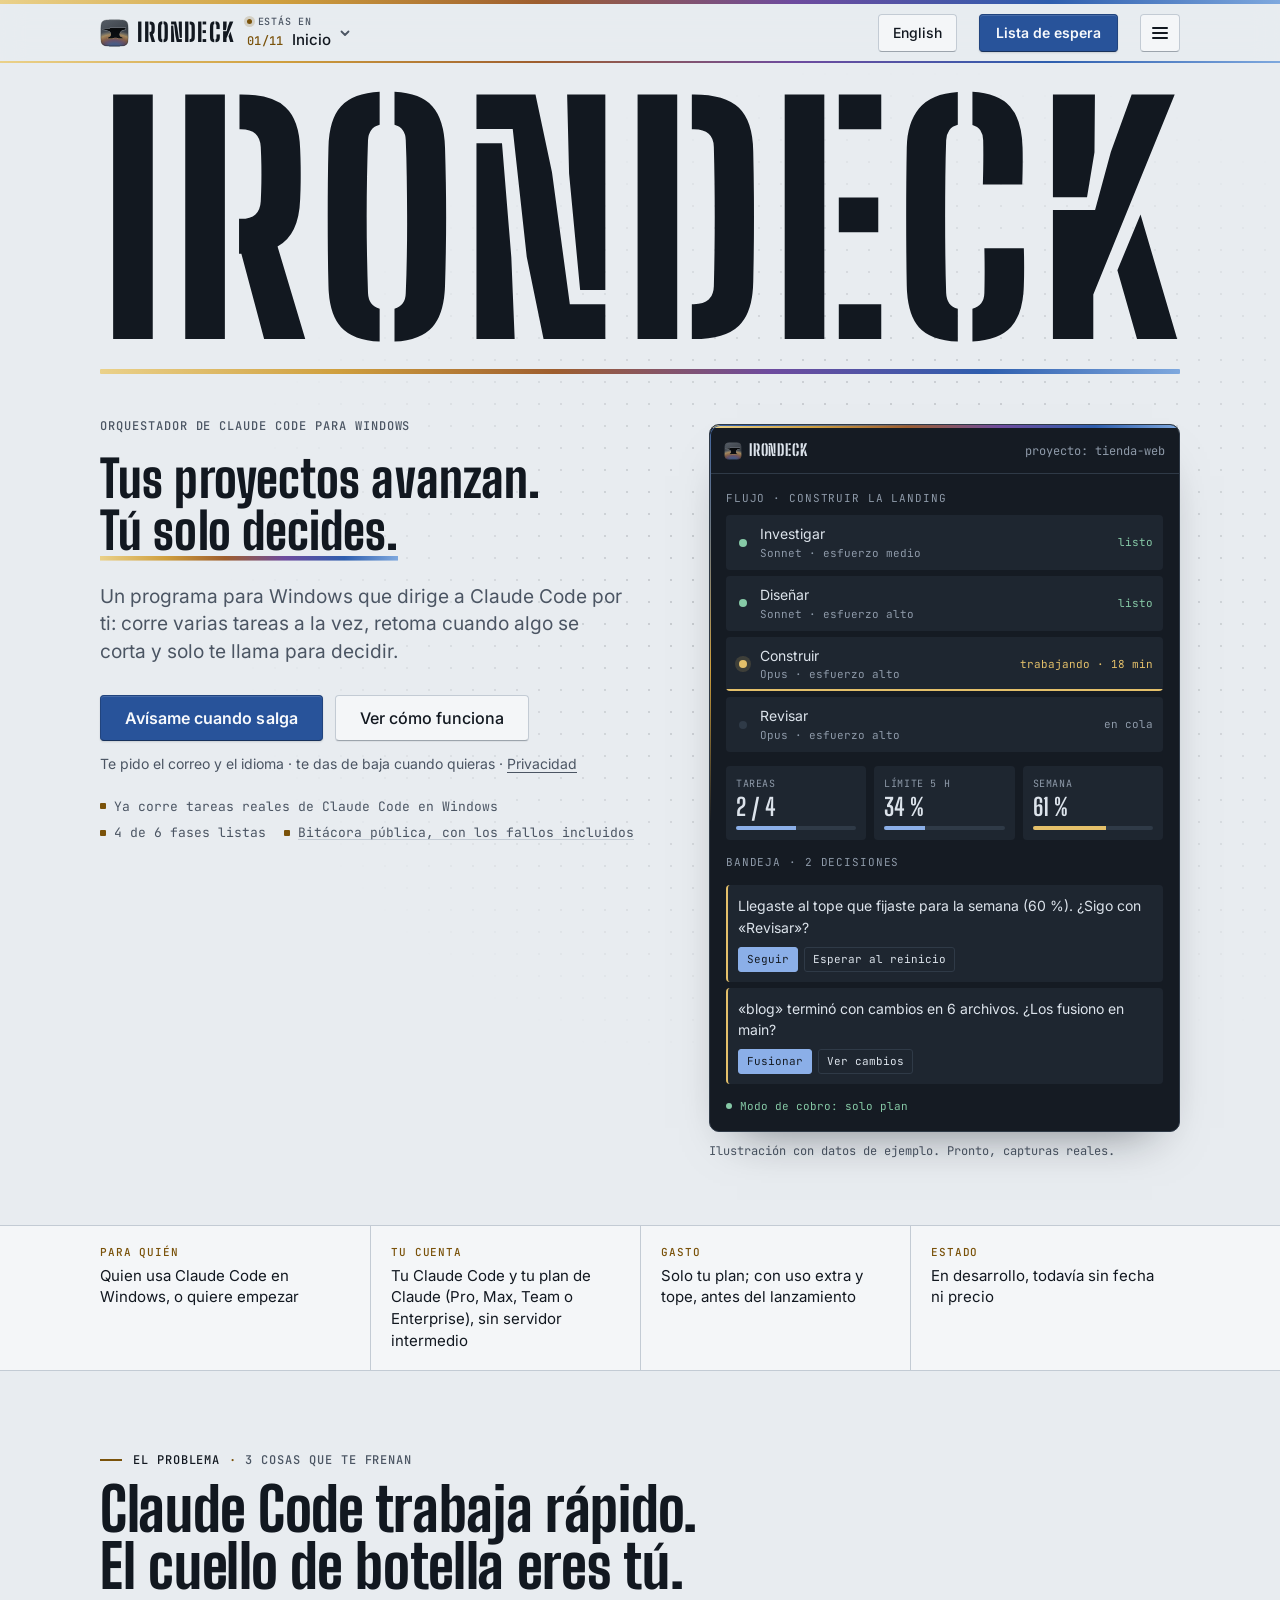
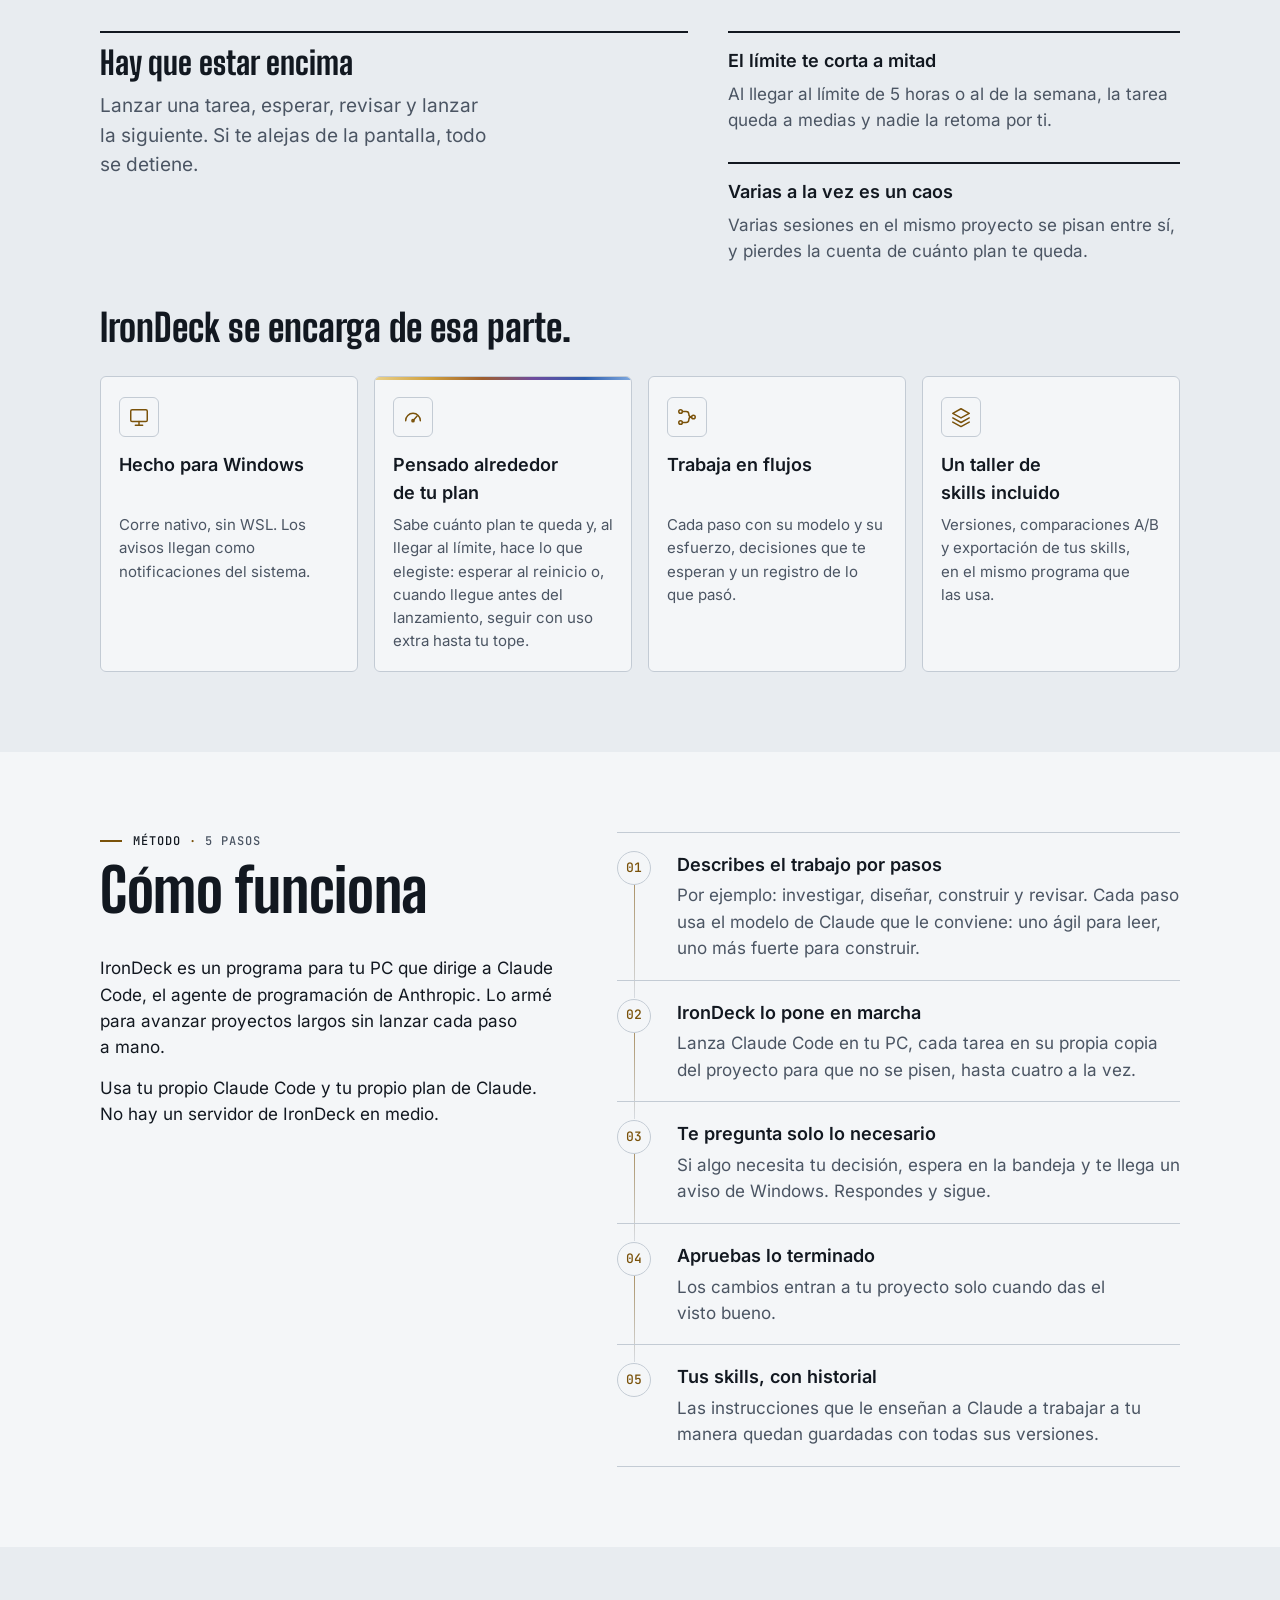
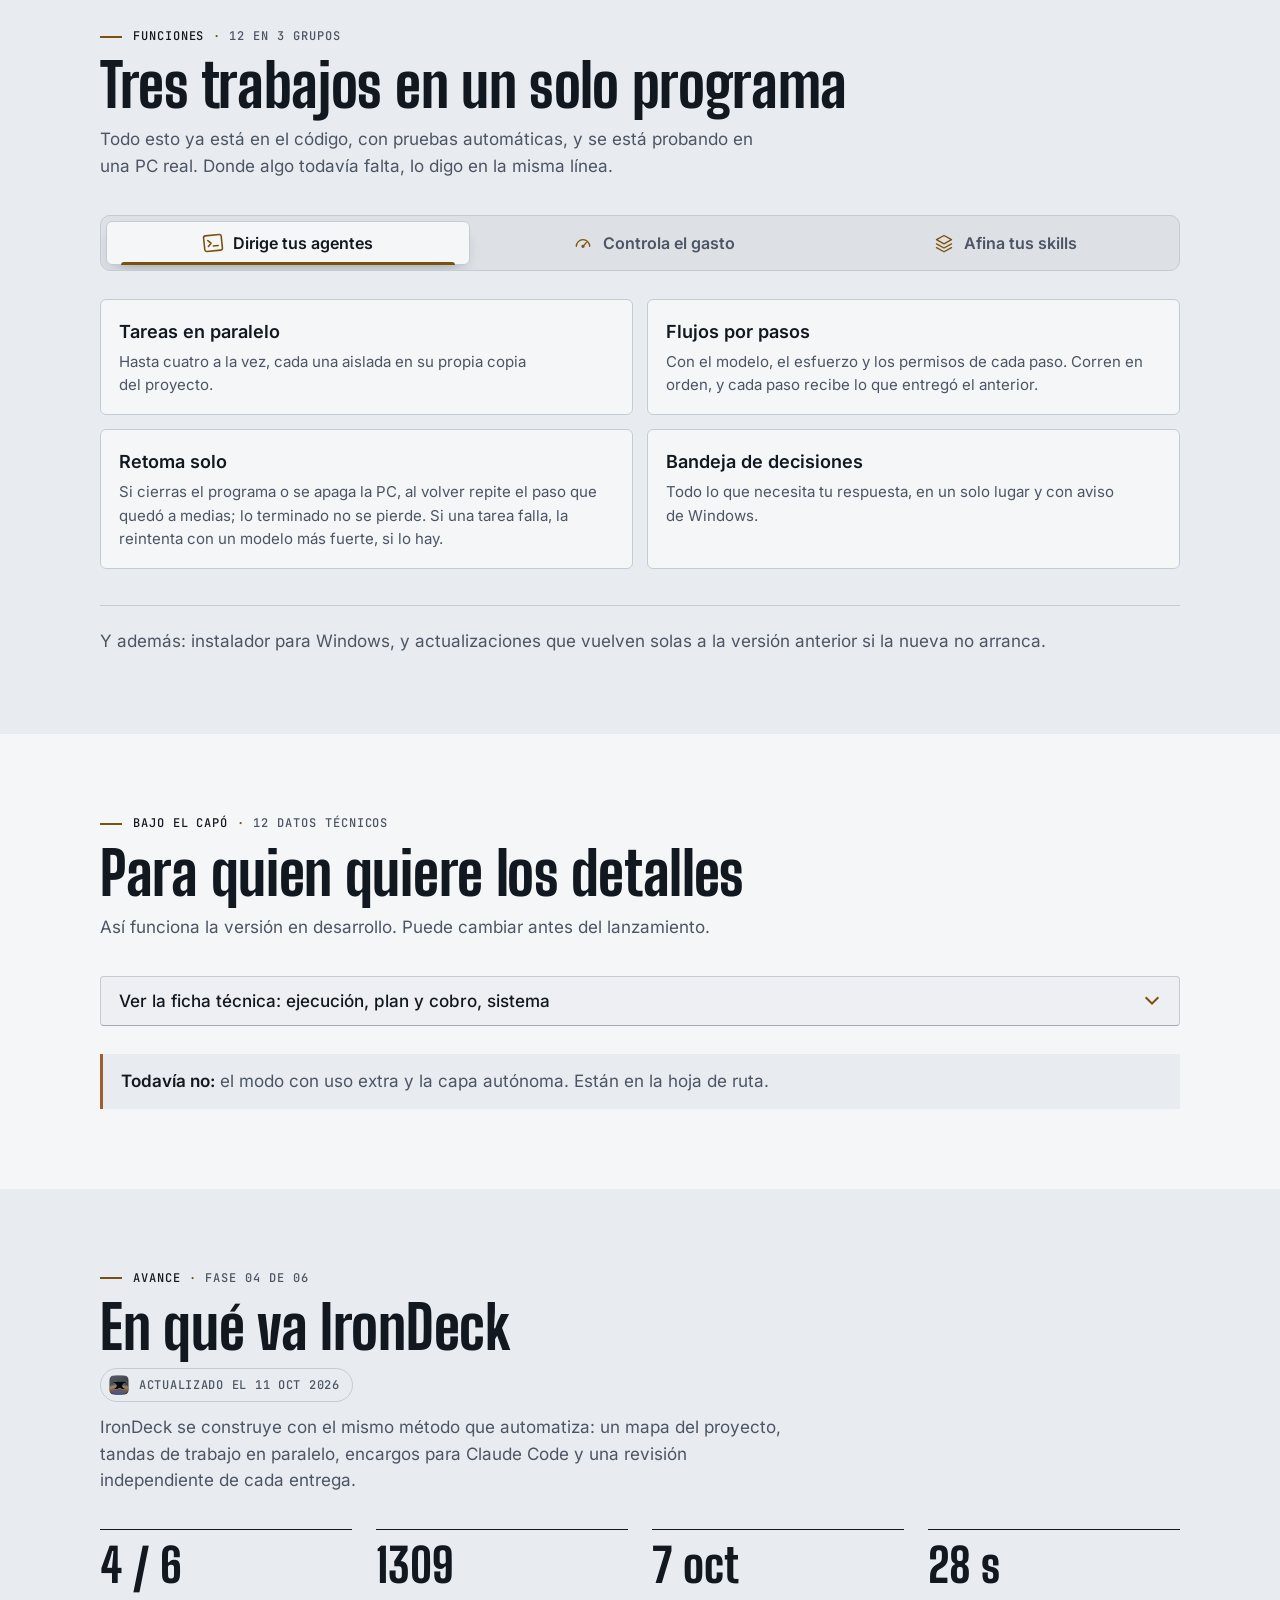
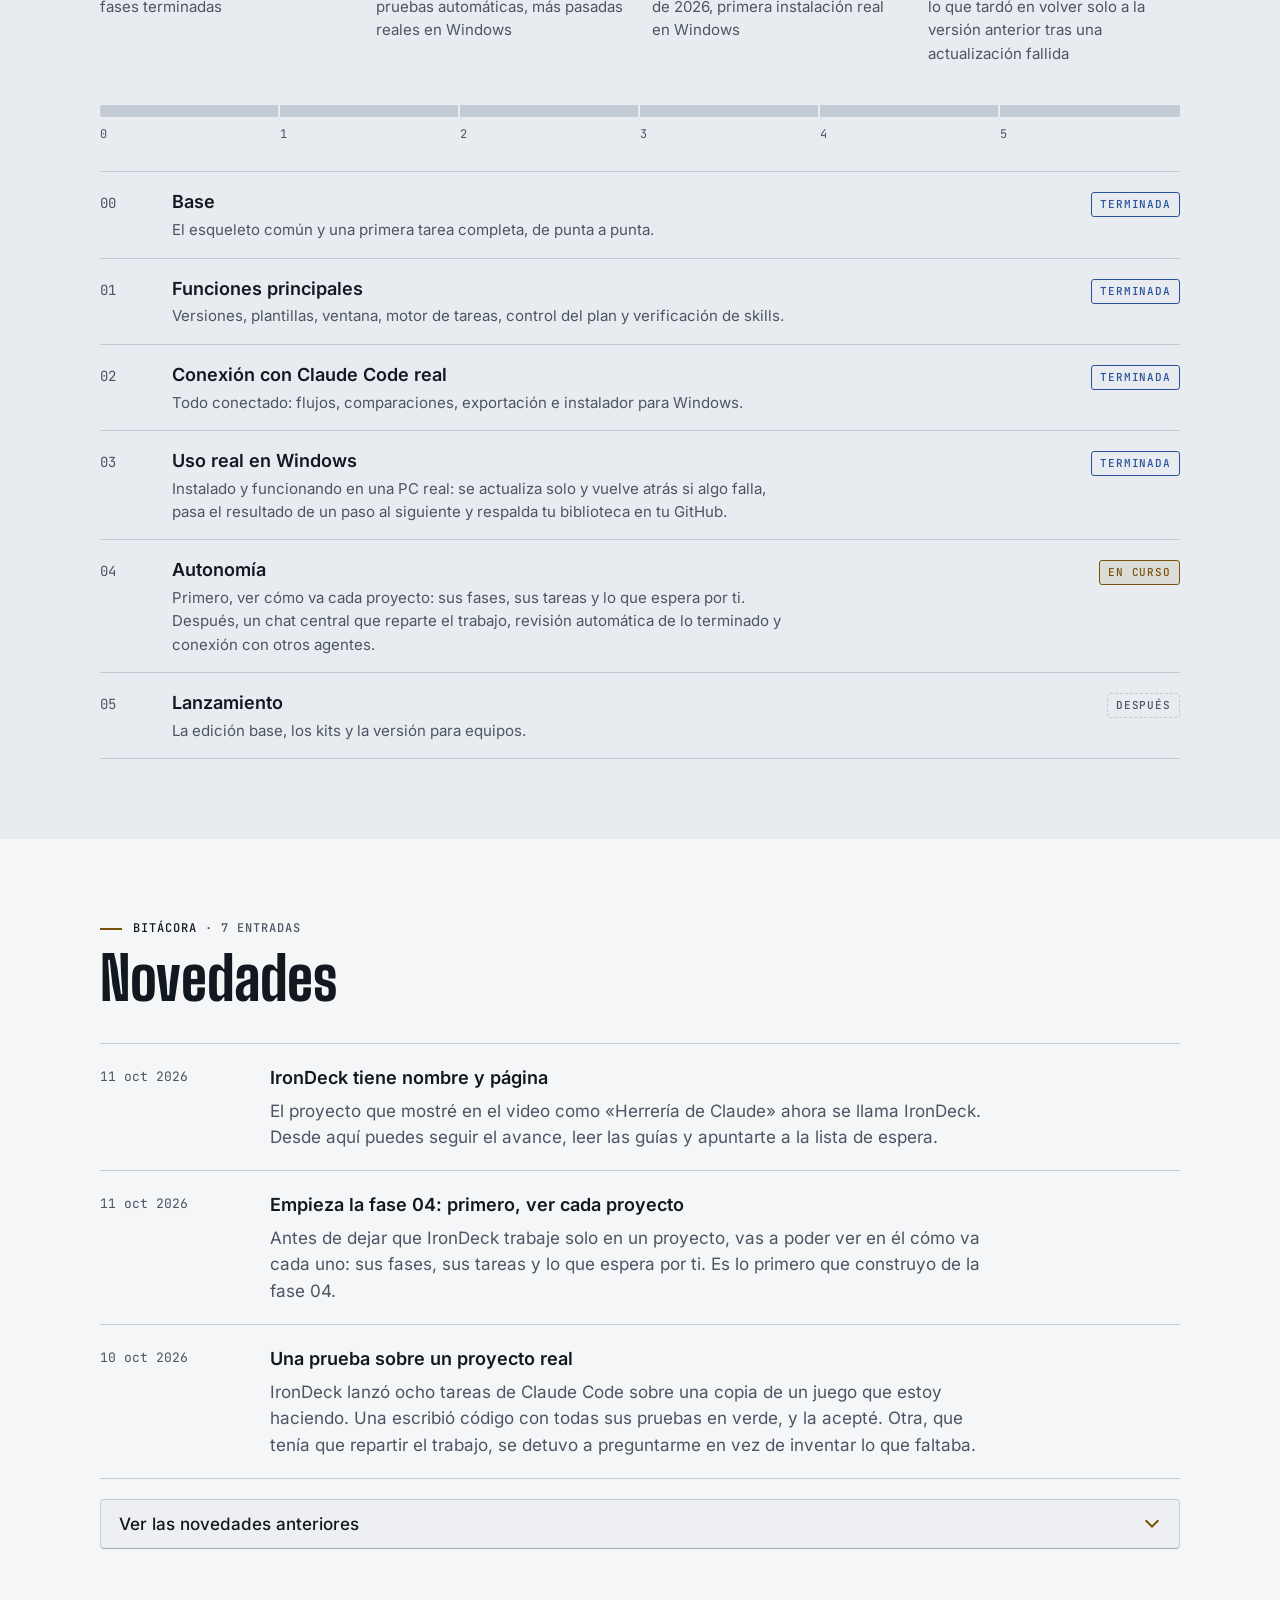
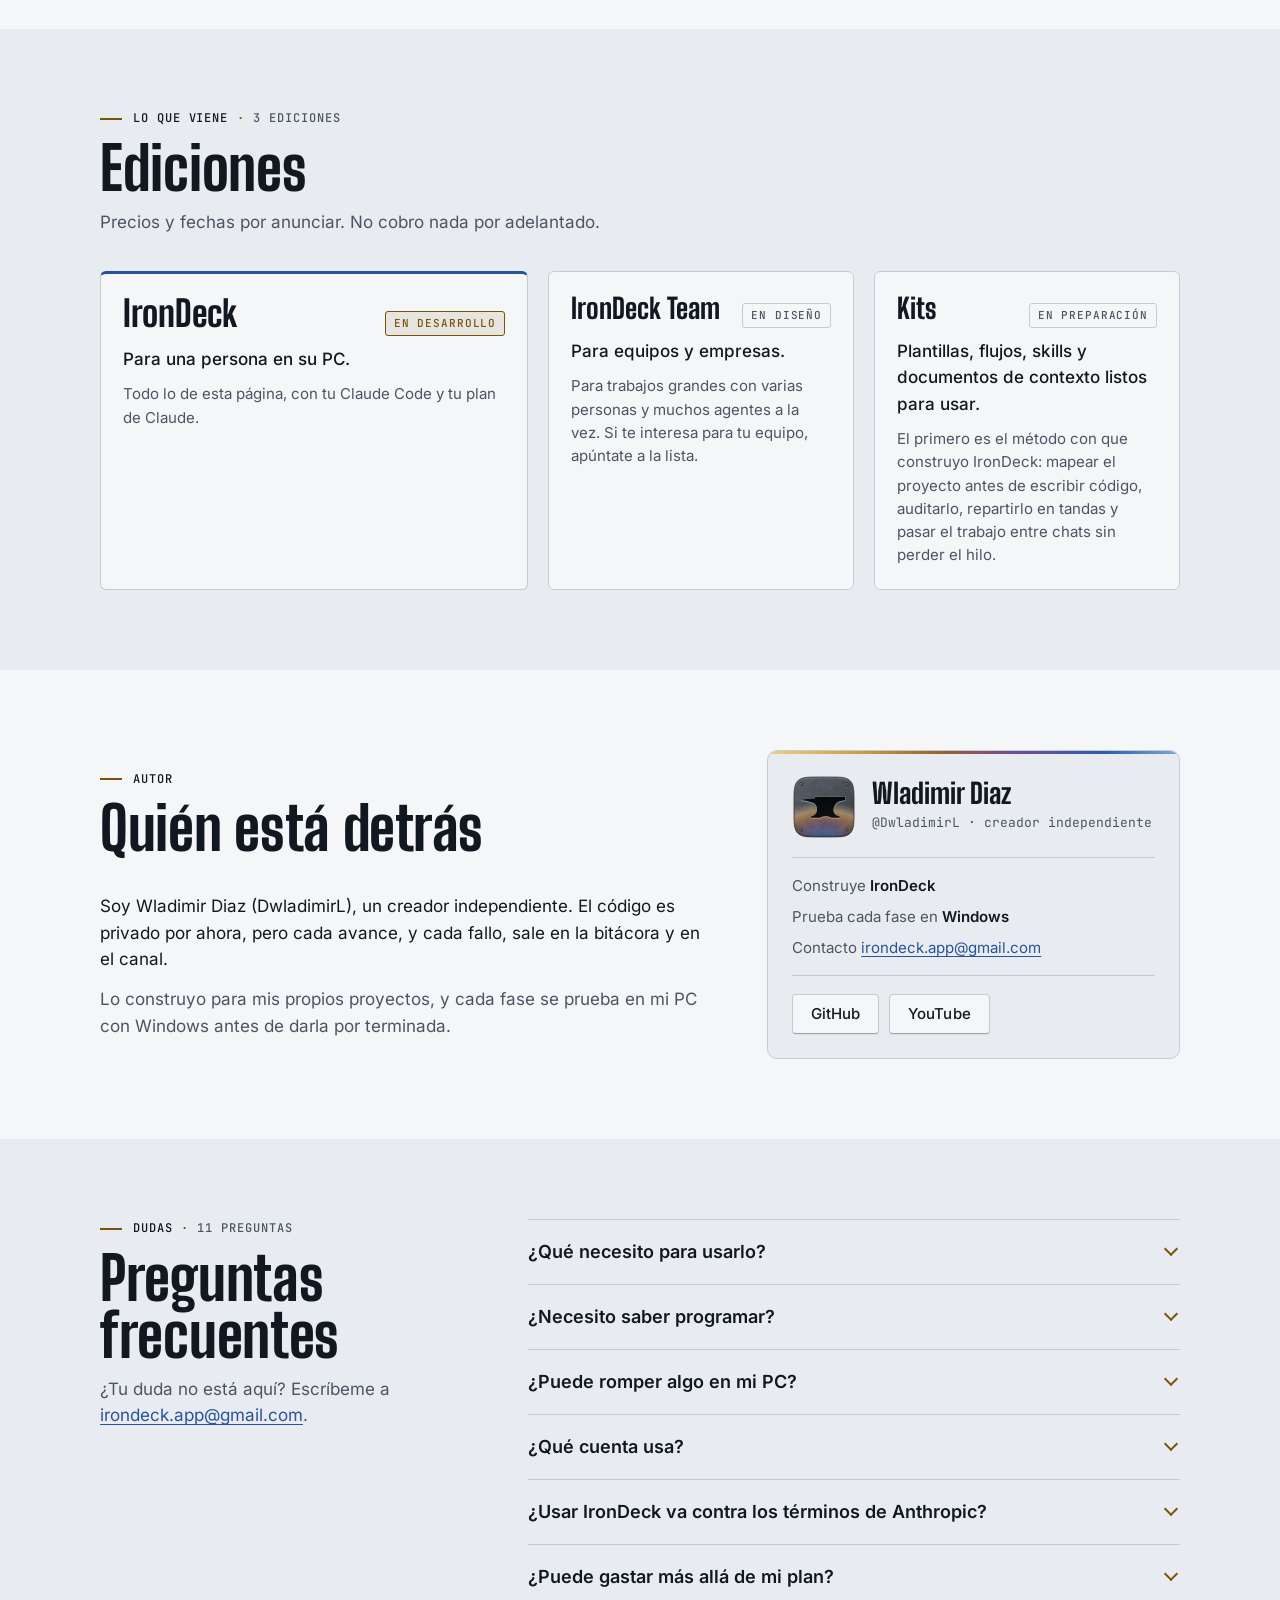
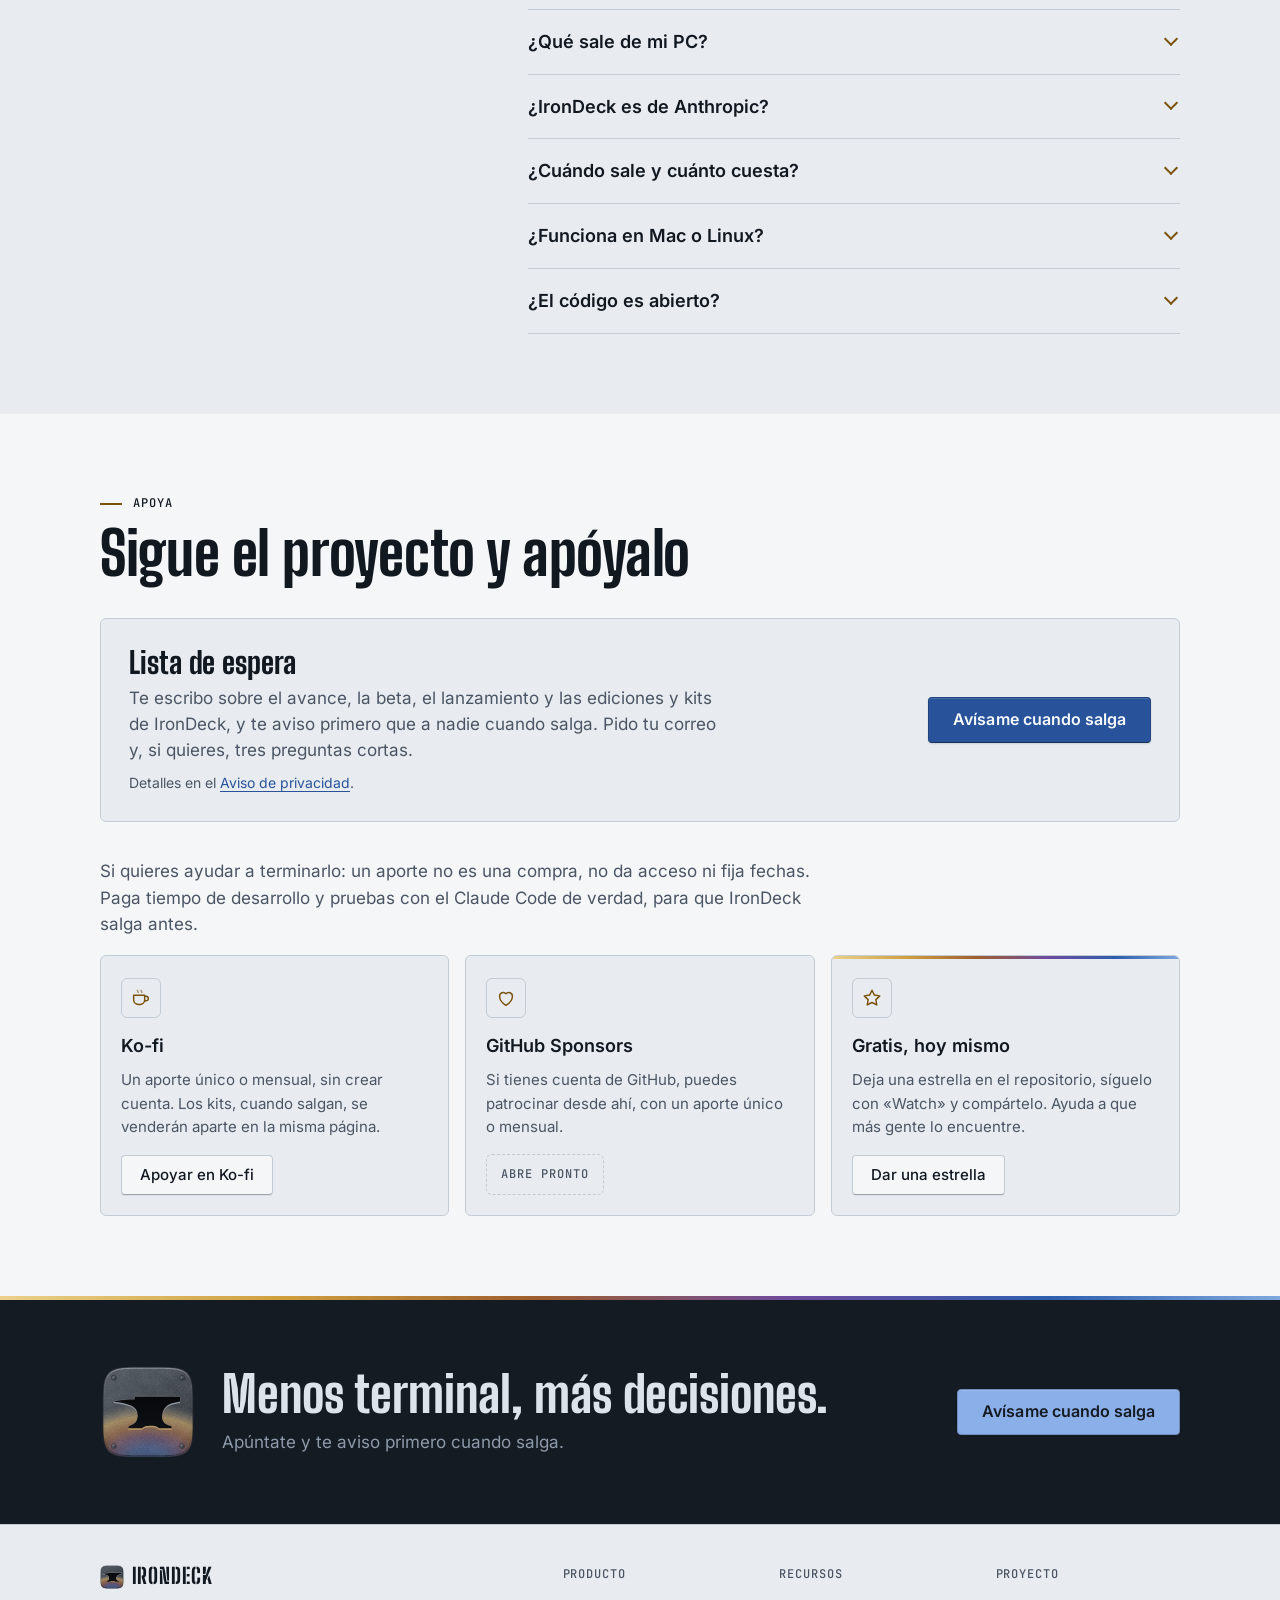
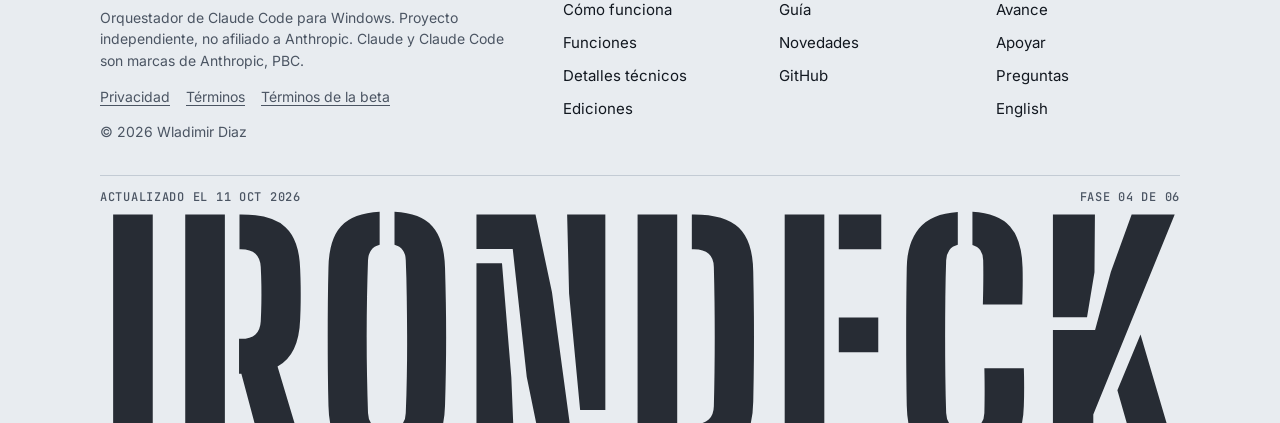
==== commit 45004feb: "Enlace al canal de YouTube Co-Authored-By: Claude Sonnet 5.5 <noreply@anthropic.com>" ====
--- a/index.html
+++ b/index.html
@@ -1688,7 +1688,7 @@
           <p class="label">Autor</p>
           <h2>Quién está detrás</h2>
         </div>
-        <p>Soy Wladimir Diaz (DwladimirL), un creador independiente. El código es privado por ahora, pero cada avance, y cada fallo, sale en la bitácora.</p>
+        <p>Soy Wladimir Diaz (DwladimirL), un creador independiente. El código es privado por ahora, pero cada avance, y cada fallo, sale en la bitácora<span> y en el canal</span>.</p>
         <p>Lo construyo para mis propios proyectos, y cada fase se prueba en mi PC con Windows antes de darla por terminada.</p>
       </div>
       <div class="perfil">
@@ -1706,6 +1706,7 @@
         </ul>
         <div class="perfil-enlaces">
           <a class="btn" href="https://github.com/DwladimirL" target="_blank" rel="noopener">GitHub</a>
+          <a class="btn" href="https://www.youtube.com/channel/UCVh2hTyZlvqkIt684Cd5yrw" target="_blank" rel="noopener">YouTube</a>
 
         </div>
       </div>
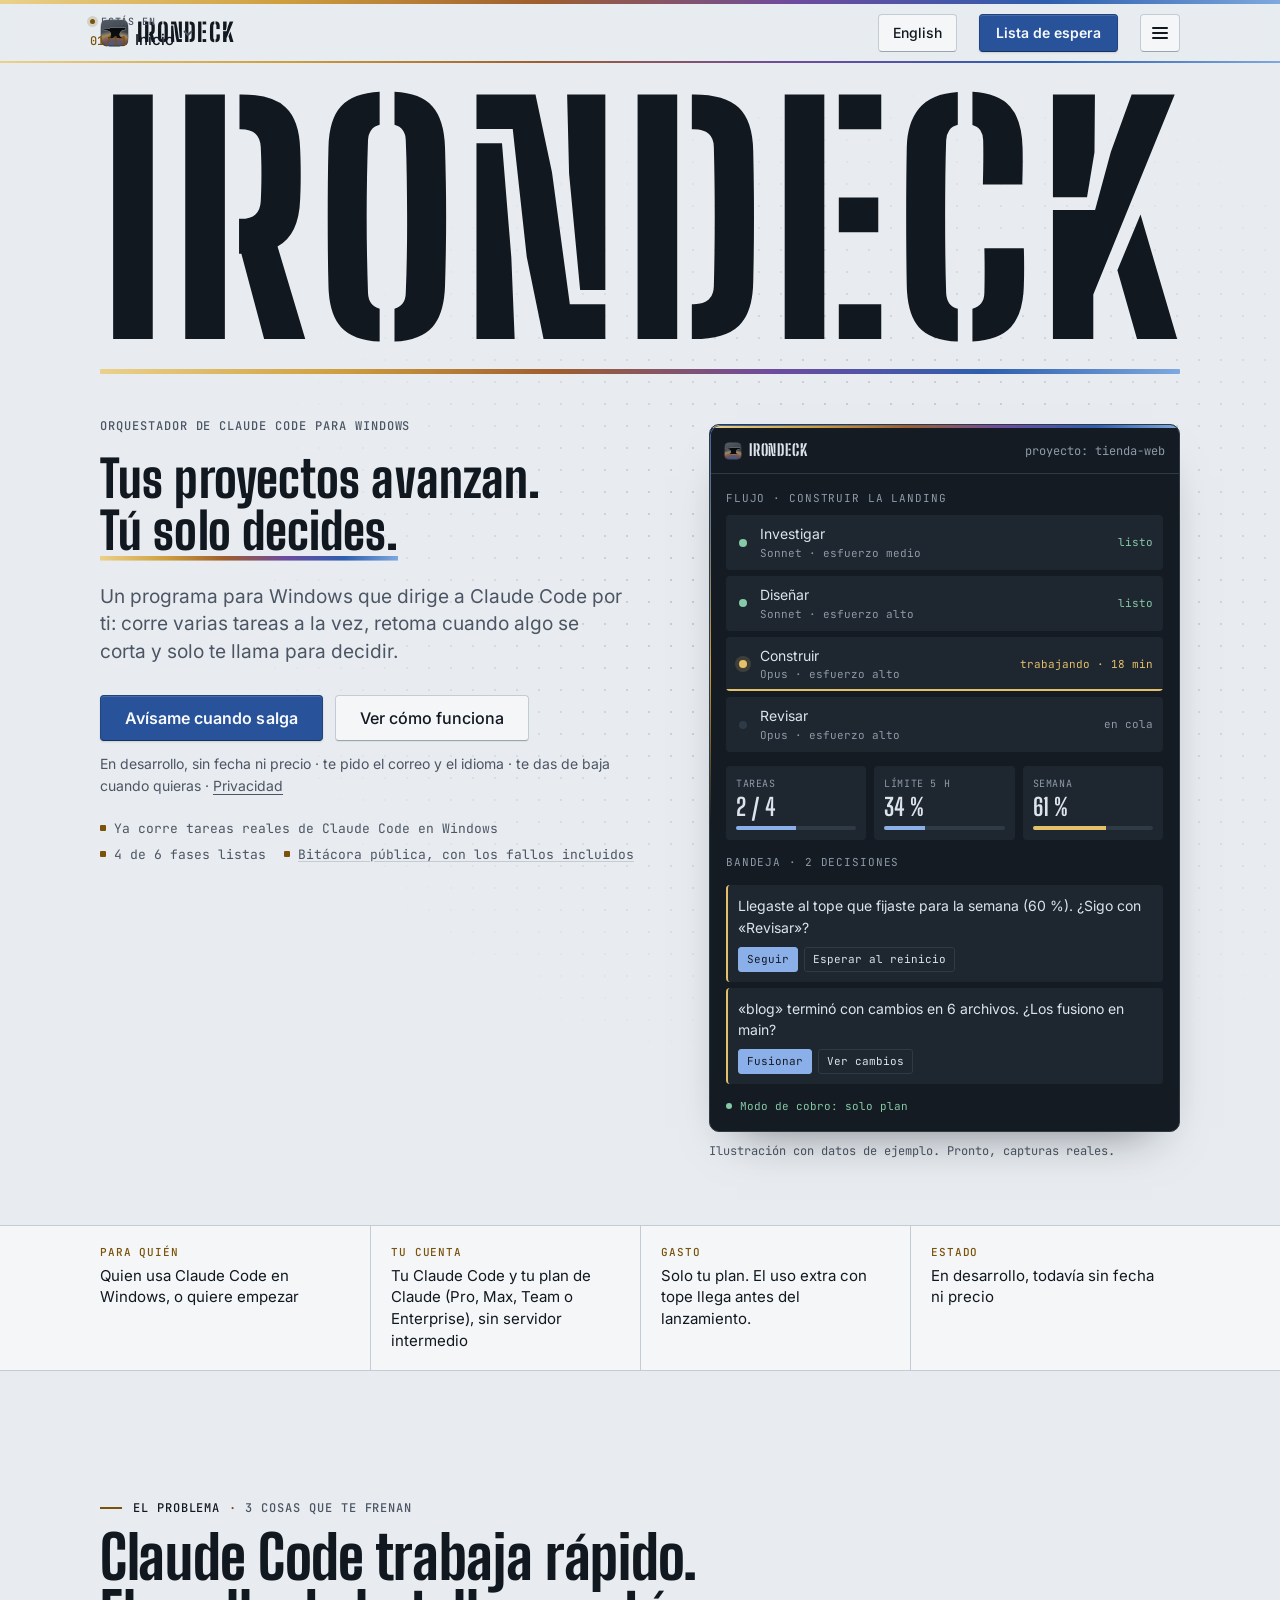
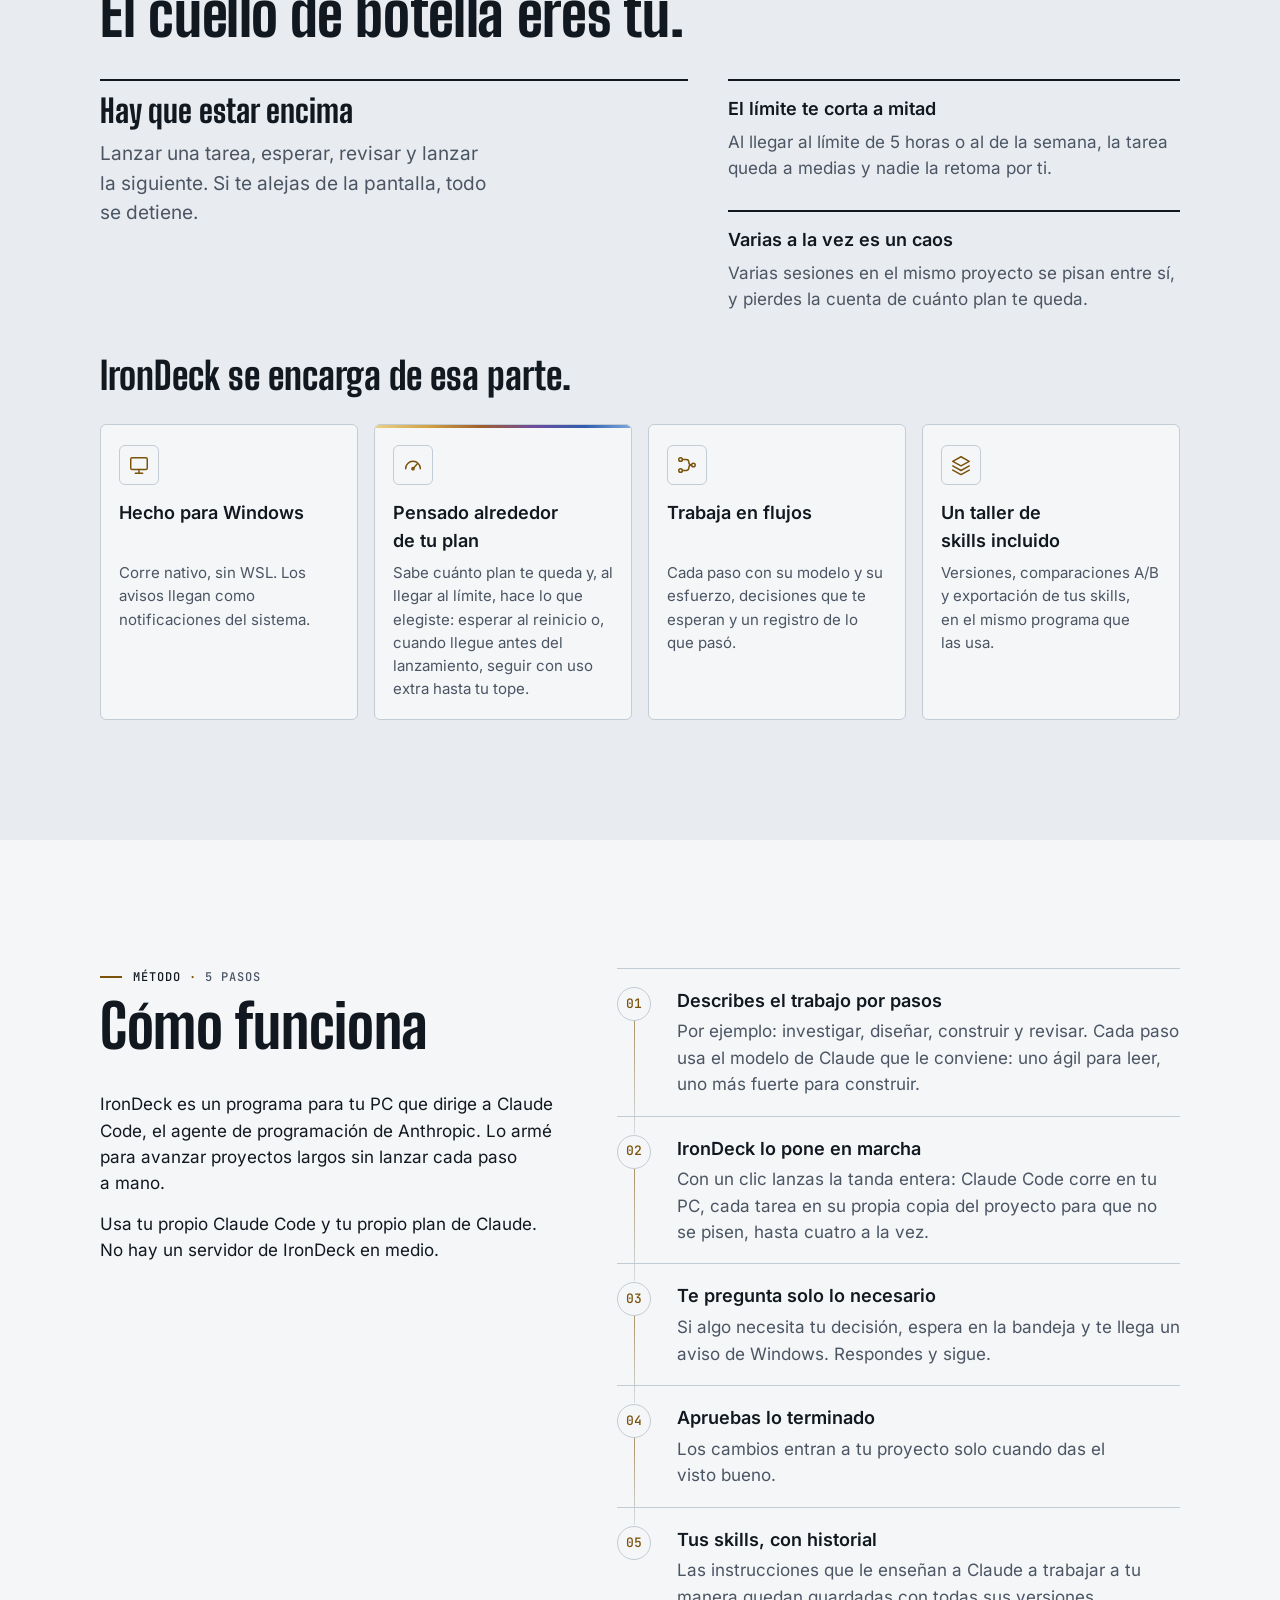
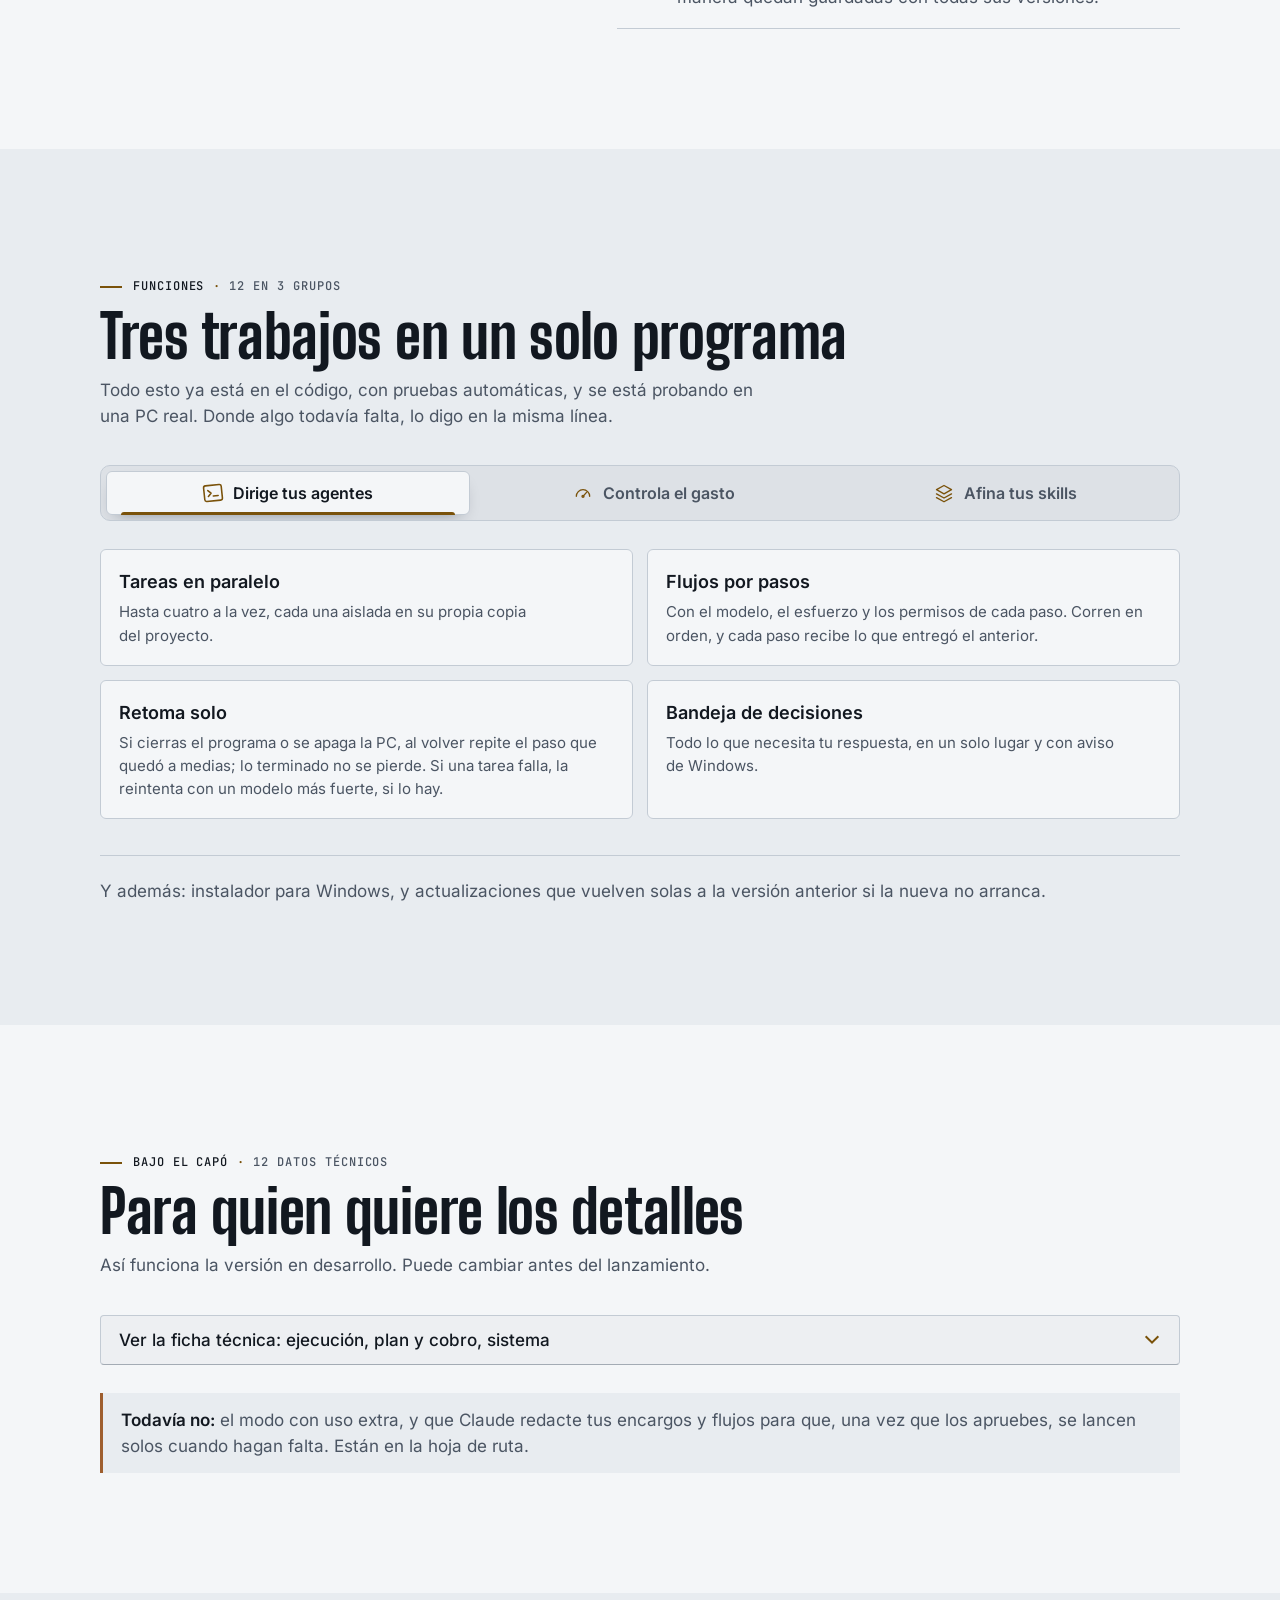
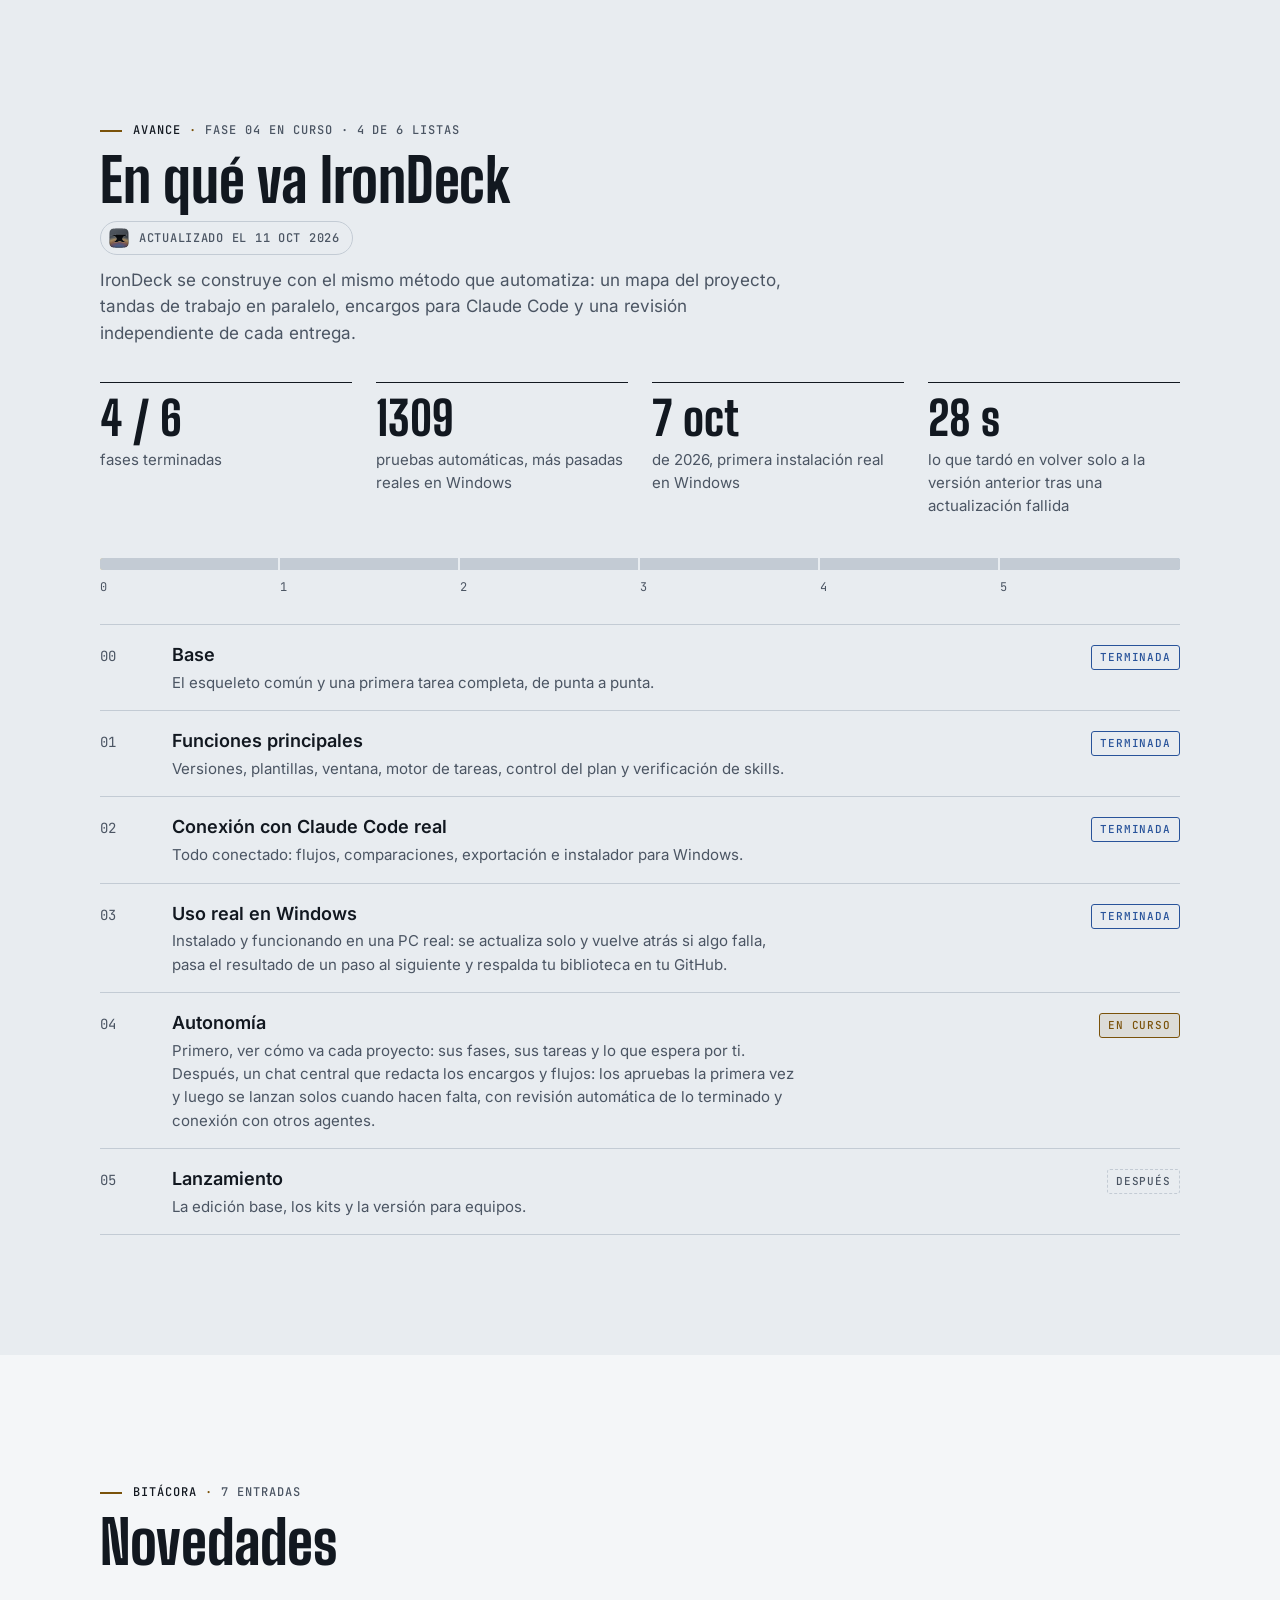
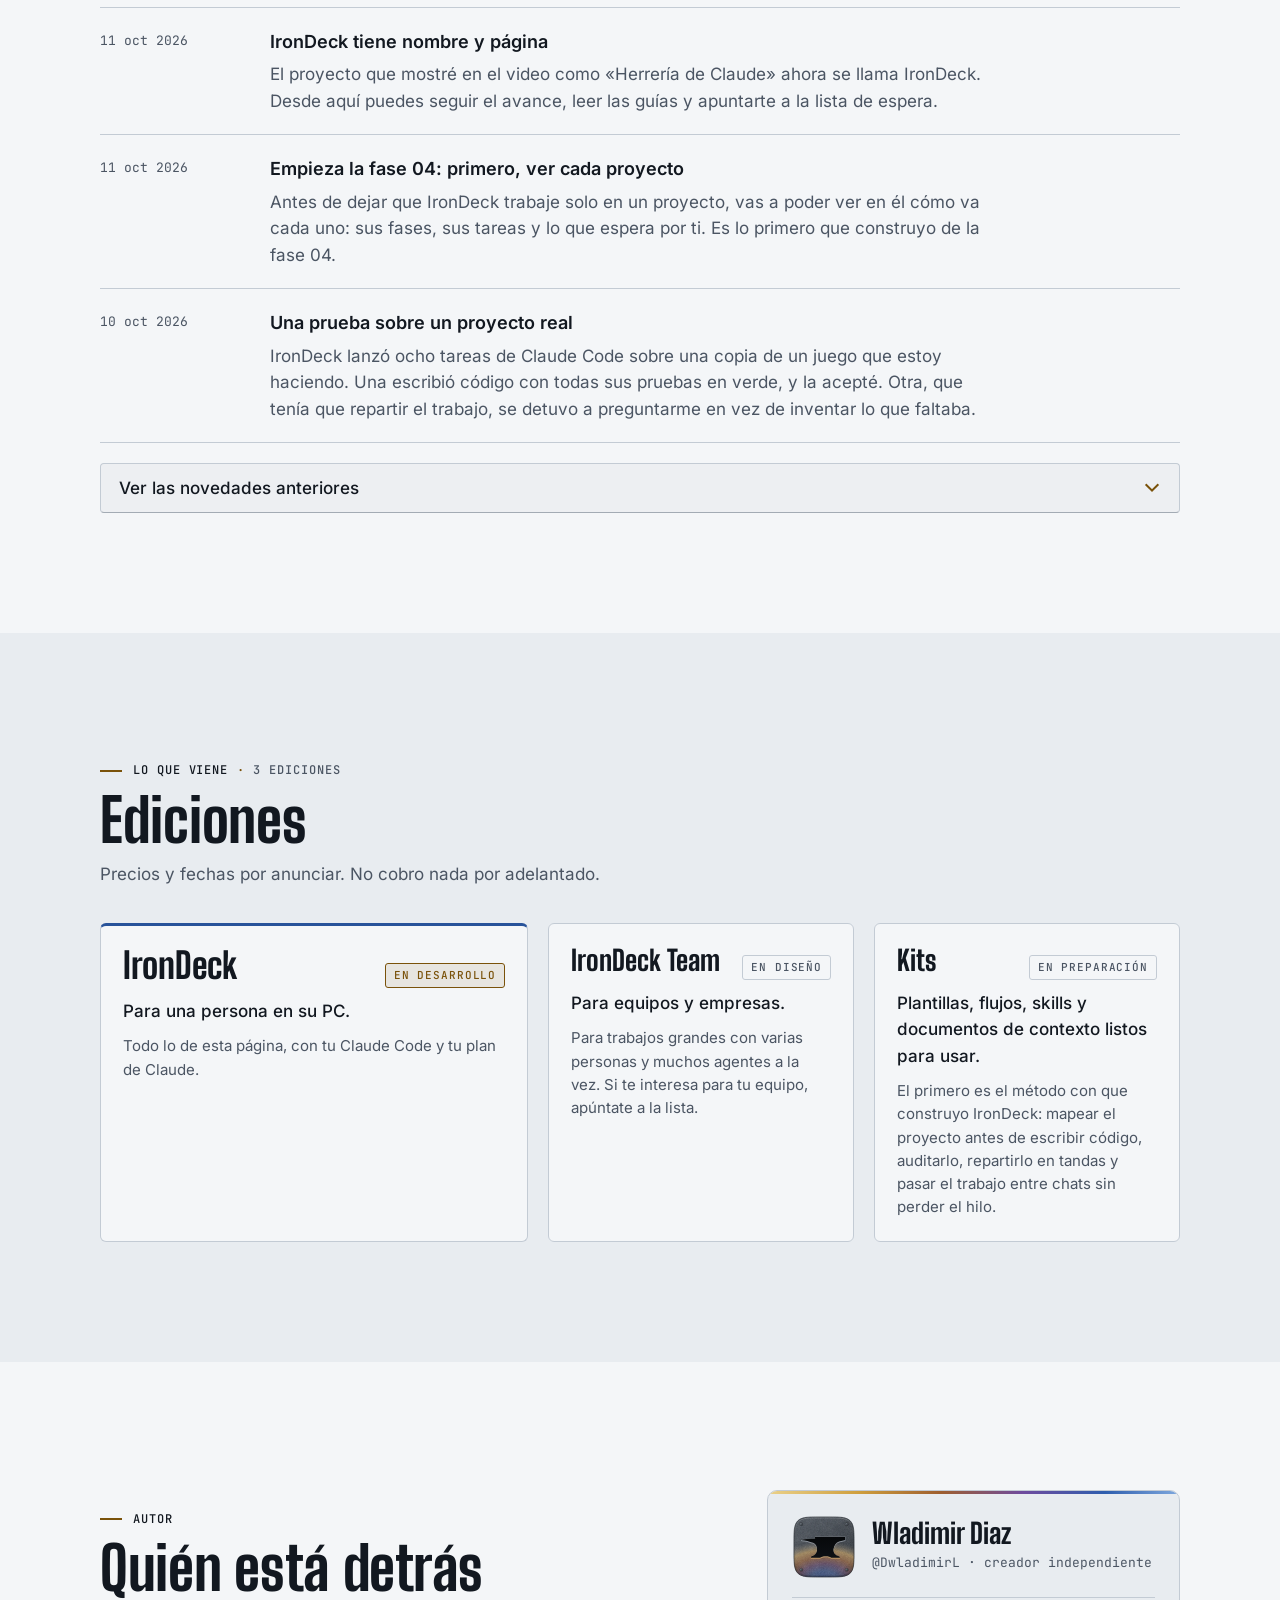
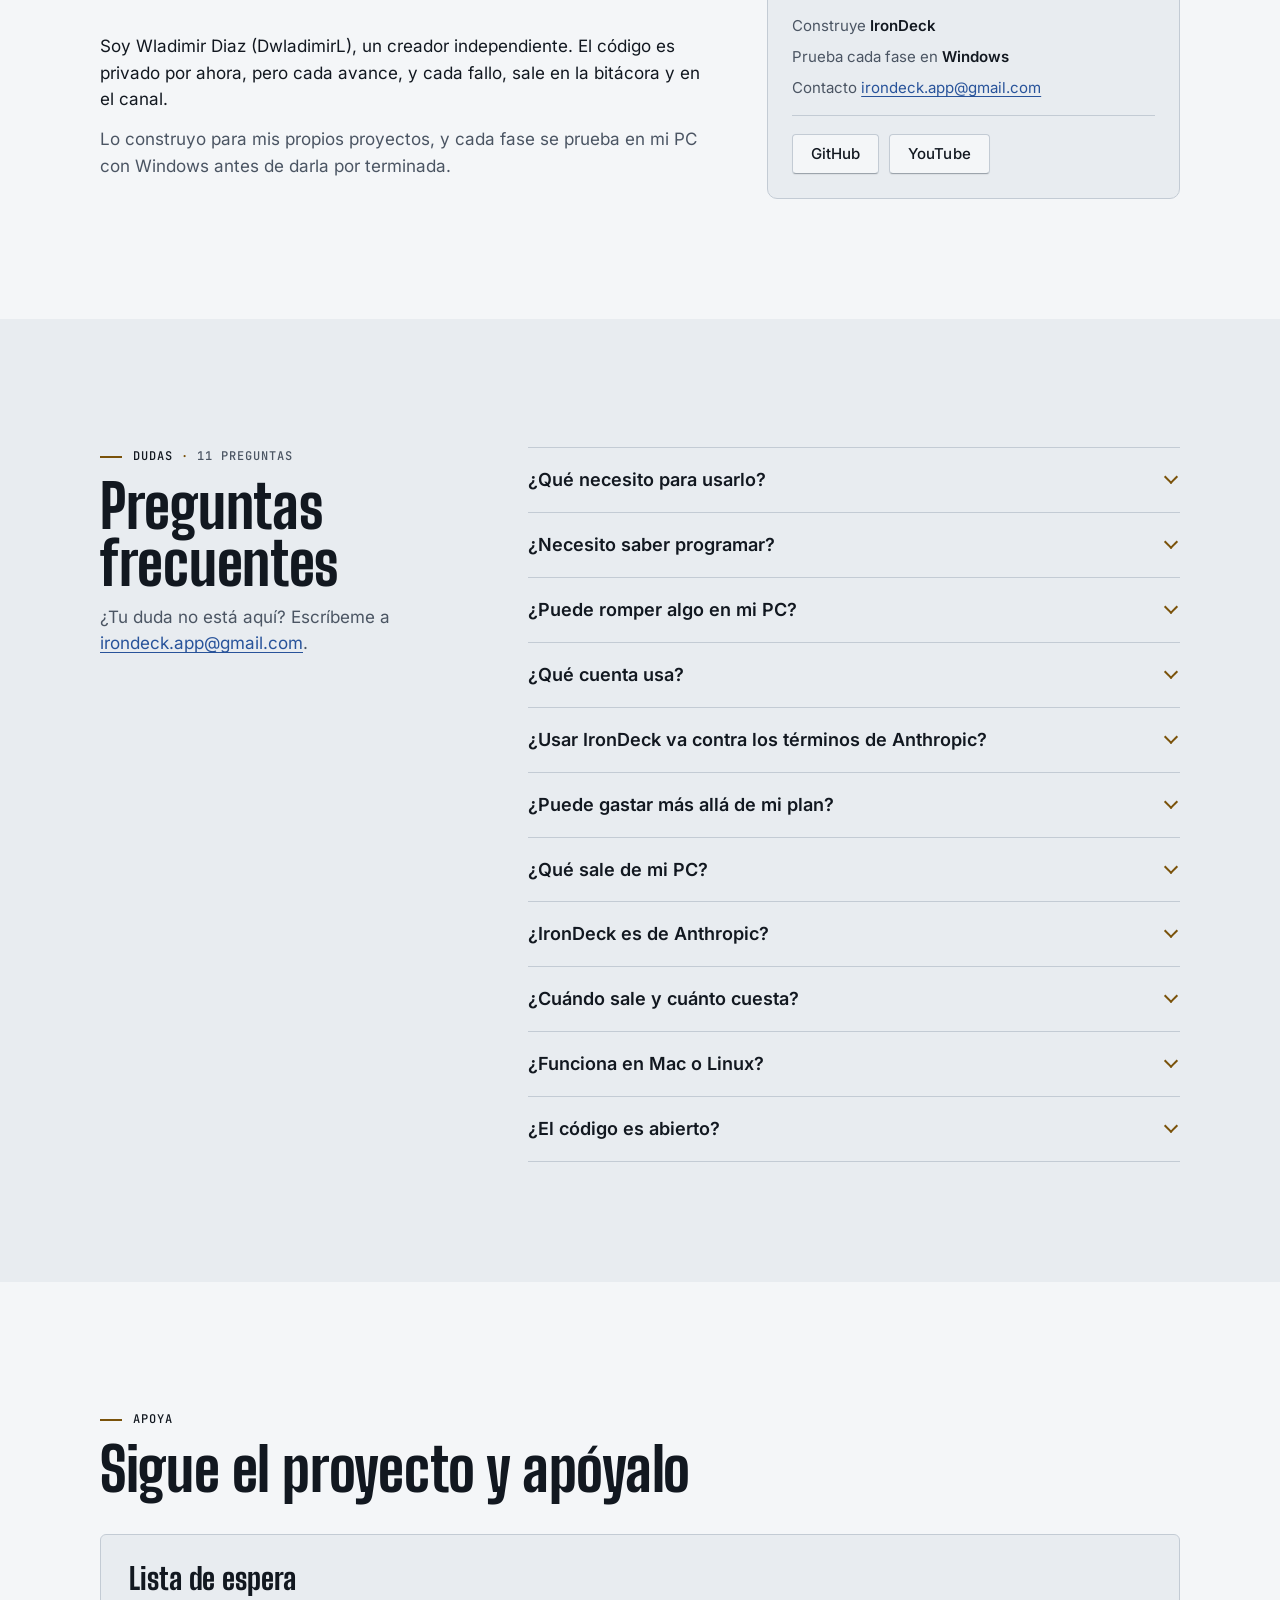
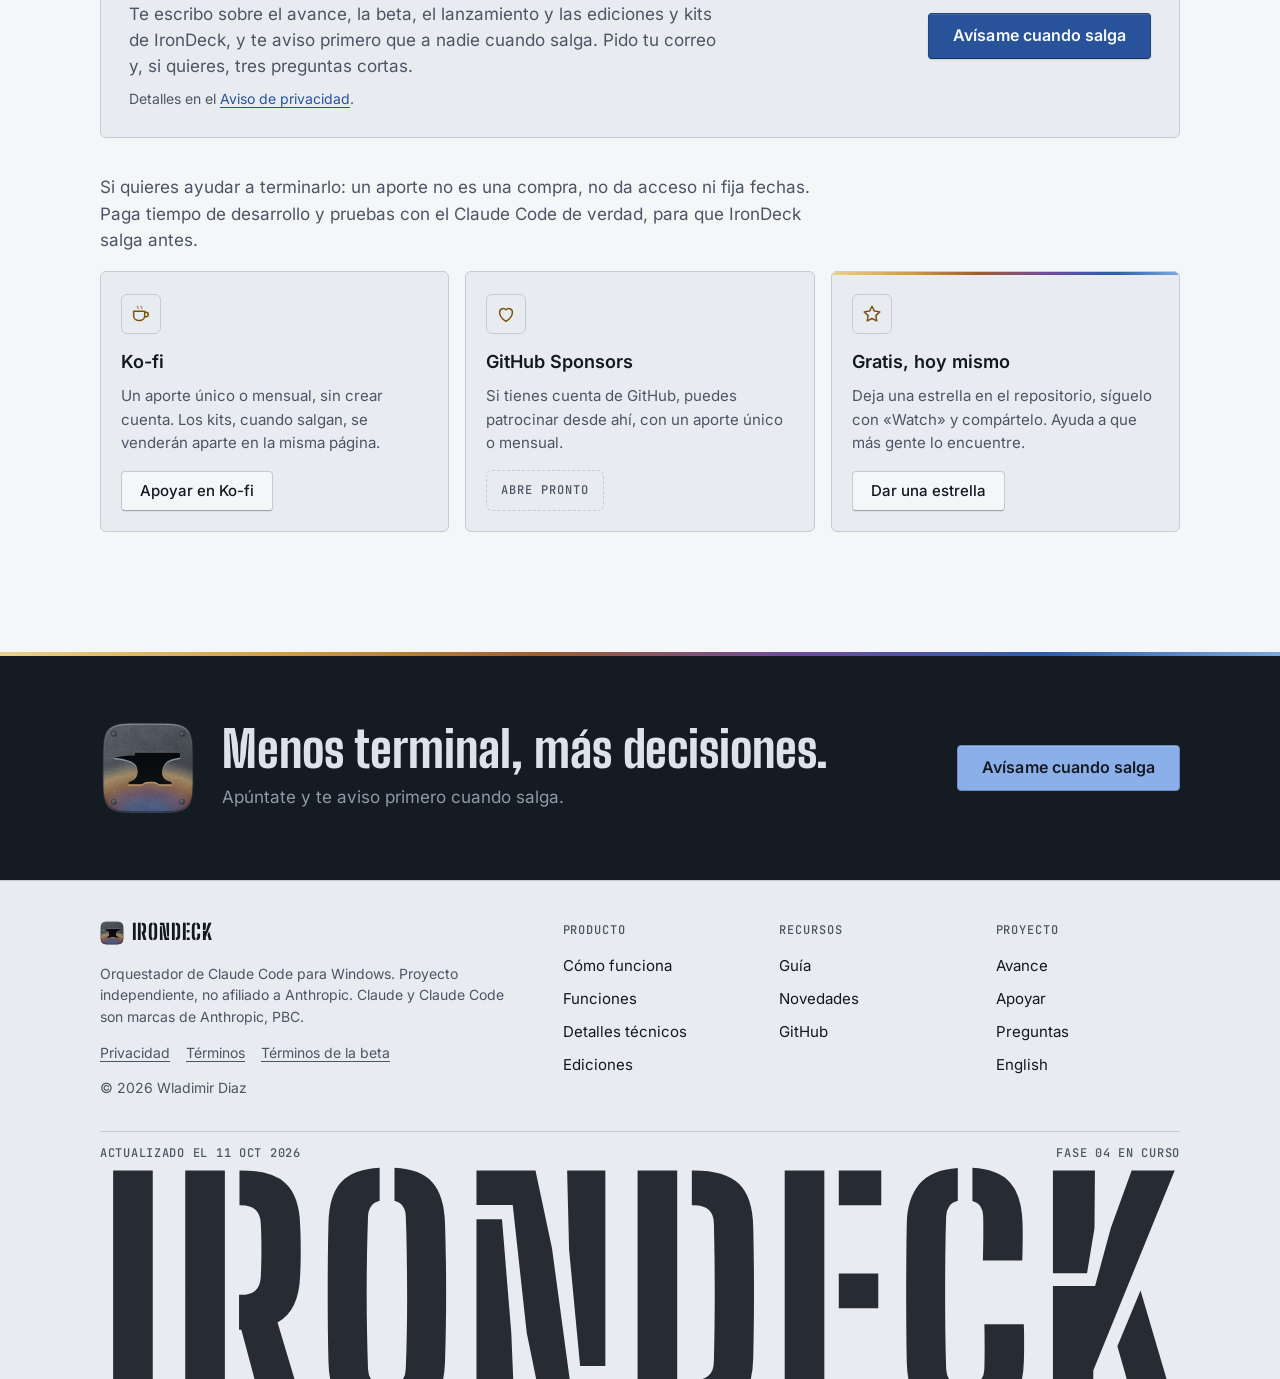
==== commit ac4371f8: "Capitulos en el telefono, mas aire entre secciones, botones con la esquina de la chapa y textos de a" ====
--- a/index.html
+++ b/index.html
@@ -74,6 +74,9 @@
 
   --frame: 1120px;
   --r: 6px;
+  --r-chapa: 10px;
+  --aire-seccion: 128px 120px;
+  --aire-seccion-tel: 104px 96px;
   color-scheme: light;
 }
 @media (prefers-color-scheme: dark) {
@@ -398,7 +401,7 @@
 }
 
 /* Sections */
-.section { --surface: var(--bg); padding-block: 80px; }
+.section { --surface: var(--bg); padding-block: var(--aire-seccion); }
 .section.alt { --surface: var(--bg-raised); background: var(--bg-raised); }
 .section:not(.alt) + .section:not(.alt) { border-top: 1px solid var(--line); }
 .section-head { display: grid; gap: 12px; margin-block-end: 36px; }
@@ -1178,8 +1181,8 @@
     transform-origin: left;
     animation: llena 1.4s var(--ease) 0.5s both;
   }
-  .step[data-s="run"] .dot { animation: brillo 2.4s ease-in-out 3; }
-  .deck-shell::after { opacity: 1; animation: giro 7s linear 3; }
+  .step[data-s="run"] .dot { animation: brillo 2.4s ease-in-out 2; }
+  .deck-shell::after { opacity: 1; animation: giro 4.5s linear 1; }
   @keyframes giro { to { --giro: 360deg; } }
   .menu-ico::before, .menu-ico::after { transition: transform var(--dur-fast) var(--ease), top var(--dur-fast) var(--ease); }
   @keyframes llena { from { transform: scaleX(0); } }
@@ -1225,10 +1228,11 @@
 }
 
 /* Section compass: on phones and tablets, from the second section on, the header shows where you are; tapping it drops the section list out of the header itself */
-.mark-texto { display: inline-block; overflow: hidden; max-width: 8em; transition: max-width 0.45s var(--ease), opacity 0.25s var(--ease); }
+.mark-texto { transition: opacity 0.25s var(--ease); }
 .brujula { display: inline-flex; }
 .desplegable { display: block; }
-.top.con-brujula .mark-texto { max-width: 0; opacity: 0; }
+.top.con-brujula .mark-texto { position: absolute; opacity: 0; pointer-events: none; }
+.top:not(.con-brujula) .brujula { position: absolute; }
 .top.con-brujula .mark { gap: 0; }
 .top.con-brujula .top-inner { gap: 12px; }
 .brujula {
@@ -1249,8 +1253,8 @@
 .brujula-rot::before { content: ""; flex: none; width: 5px; height: 5px; border-radius: 50%; background: var(--straw); box-shadow: 0 0 0 3px color-mix(in srgb, var(--straw) 18%, transparent); }
 .brujula-linea { display: flex; align-items: baseline; gap: 8px; min-width: 0; }
 .brujula-num { flex: none; font: 500 0.75rem/1 var(--f-mono); letter-spacing: 0.04em; color: var(--straw); font-variant-numeric: tabular-nums; }
-.brujula-nombre { position: relative; display: inline-grid; overflow: hidden; height: 1.25em; min-width: 0; font: 500 0.9375rem/1 var(--f-body); }
-.brujula-nombre > span { grid-area: 1 / 1; line-height: 1.25em; white-space: nowrap; overflow: hidden; text-overflow: ellipsis; transition: transform 0.4s var(--ease), opacity 0.3s var(--ease); }
+.brujula-nombre { position: relative; display: inline-grid; overflow: hidden; height: 1lh; min-width: 0; font: 500 0.9375rem/1.25 var(--f-body); }
+.brujula-nombre > span { grid-area: 1 / 1; line-height: inherit; white-space: nowrap; overflow: hidden; text-overflow: ellipsis; transition: transform 0.4s var(--ease), opacity 0.3s var(--ease); }
 .brujula-nombre > span.sale { transform: translateY(-100%); opacity: 0; }
 .brujula-nombre > span.entra { transform: translateY(100%); opacity: 0; }
 .brujula svg { flex: none; width: 12px; height: 12px; fill: none; stroke: var(--ink-2); stroke-width: 1.8; stroke-linecap: round; stroke-linejoin: round; transition: transform var(--dur-fast) var(--ease); }
@@ -1304,34 +1308,83 @@
   .mark-texto, .brujula, .brujula-nombre > span, .desplegable-fondo, .desplegable-panel, .desplegable li { transition: none !important; }
 }
 
-/* Phone layout: a little smaller type and boxes, a little more air between sections */
+/* Phone layout, chapters: each section opens with air, a hairline and its number (the same one the compass shows); item headings
+   take the display face so the page reads in clear levels; buttons are a little narrower, centred, with the logo plate's corner */
 @media (max-width: 600px) {
   body { font-size: 1rem; line-height: 1.6; }
-  .section { padding-block: 72px; }
-  .section-head { gap: 10px; margin-block-end: 28px; }
-  .section h2 { font-size: 2.125rem; line-height: 0.98; }
+  main { counter-reset: capitulo 1; }
+  .section { counter-increment: capitulo; padding-block: var(--aire-seccion-tel); border-top: 1px solid var(--line); }
+  .section-head { gap: 12px; margin-block-end: 44px; }
+  .section-head::before {
+    content: counter(capitulo, decimal-leading-zero);
+    content: counter(capitulo, decimal-leading-zero) / "";
+    justify-self: end;
+    margin-block-end: -4px;
+    font: 800 5.5rem/0.78 var(--f-display);
+    letter-spacing: -0.01em;
+    color: var(--line);
+    font-variant-numeric: tabular-nums;
+  }
+  .section h2 { font-size: 2.625rem; line-height: 0.92; }
+  .section-head p:not(.label) { font-size: 0.9375rem; }
+  .section-head .label { text-wrap: balance; }
   .hero-editorial h1 { font-size: 2.25rem; }
   .lede { font-size: 1rem; }
-  .pains { gap: 26px; }
-  .pains li:first-child h3 { font-size: 1.75rem; }
+  .ctas { flex-direction: column; align-items: center; gap: 12px; margin-block-start: 40px; }
+  .ctas .btn { flex: none; width: min(90%, 20rem); }
+  .cta-nota { width: min(90%, 20rem); margin-inline: auto; font-size: 0.8125rem; line-height: 1.5; text-align: center; text-wrap: balance; }
+  .btn, .lang-link, .menu > summary, .plegable > summary, .menu-copiar { border-radius: var(--r-chapa); }
+  .pains { gap: 40px; }
+  .pains li:first-child h3 { font-size: 2.125rem; }
   .pains li:first-child p { font-size: 1.0625rem; }
-  .pains h3, .process h3, .feat h4, .diff h3, .phase h3, .news h3, .way h3, .faq h3 { font-size: 1.0625rem; }
+  .pains h3, .process h3, .diff h3, .feat h4, .way h3, .phase h3 { font-family: var(--f-display); font-weight: 800; font-size: 1.5rem; line-height: 1; }
+  .pains h3 { margin-block-end: 10px; }
+  .process h3, .diff h3, .feat h4, .phase h3 { margin-block-end: 6px; }
+  .news h3, .faq h3 { font-size: 1.0625rem; }
   .pains p, .process p, .news p, .faq p, .about > div:first-child > p { font-size: 0.9375rem; }
   .diff p, .feat p, .way p, .phase p, .spec dd, .stat > span, .edition p:last-child { font-size: 0.875rem; }
-  .answer { margin-block-start: 36px; font-size: 1.625rem; }
-  .process li { padding-block: 16px; }
-  .diffs, .con-pestanas .feats, .ways, .editions { gap: 12px; }
-  .stats { gap: 22px 16px; margin-block-end: 32px; }
-  .stat strong { font-size: 2rem; }
-  .phase { padding-block: 14px; }
-  .news li { padding-block: 18px; }
-  .edition { padding: 18px; }
-  .edition h3 { font-size: 1.5rem; }
-  .edition-main h3 { font-size: 1.875rem; }
-  .join h3 { font-size: 1.625rem; }
-  .way { padding: 18px 16px 16px; }
-  .faq summary { padding-block: 16px; }
-}
+  .answer { margin-block-start: 56px; font-size: 2rem; line-height: 1; }
+  .process li { padding-block: 24px; }
+  .diffs, .con-pestanas .feats, .ways, .editions { gap: 14px; }
+  .stats { gap: 32px 16px; margin-block-end: 44px; }
+  .stat strong { font-size: 2.75rem; }
+  .phase { padding-block: 20px; }
+  .news li { padding-block: 24px; }
+  .edition { padding: 20px 18px; }
+  .edition h3 { font-size: 1.625rem; }
+  .edition-main h3 { font-size: 2rem; }
+  .join h3 { font-size: 1.875rem; }
+  .join .btn { margin-block-start: 12px; justify-self: center; width: min(90%, 20rem); }
+  .way { padding: 20px 16px 18px; }
+  .way .btn, .way .soon { margin-block-start: 16px; }
+  .faq summary { padding-block: 18px; }
+  .final-inner { row-gap: 32px; }
+  .final .btn { justify-self: center; width: min(90%, 20rem); }
+  .final-copy { display: grid; grid-template-columns: 68px minmax(0, 1fr); align-items: center; gap: 0 16px; }
+  .final-copy > div { display: contents; }
+  .final p { grid-column: 1 / -1; margin-block-start: 18px; font-size: 0.9375rem; }
+}
+
+/* Support cards stacked in one column: the icon sits beside the title and text */
+@media (max-width: 860px) {
+  .way { grid-template-columns: 40px minmax(0, 1fr); grid-template-rows: none; column-gap: 16px; row-gap: 6px; align-items: start; }
+  .way > * { grid-column: 2; }
+  .way .diff-ico { grid-column: 1; grid-row: 1 / span 2; margin: 0; }
+}
+
+/* Links card (☰): stronger contrast inside the invitation card — the links sit on their own ground, lines and small text darker */
+.menu-panel { --carta-suave: color-mix(in srgb, var(--ink) 80%, var(--carta)); --carta-linea: color-mix(in srgb, var(--ink) 20%, var(--carta)); --carta-fondo: color-mix(in srgb, var(--ink) 5%, var(--carta)); }
+.menu-nota { color: var(--carta-suave); }
+.menu-enlaces { padding: 2px 6px; background: var(--carta-fondo); border: 1px solid var(--carta-linea); border-radius: var(--r); }
+.menu-enlaces li + li { border-top-color: var(--carta-linea); }
+.menu-enlaces a:hover { background: color-mix(in srgb, var(--ink) 9%, var(--carta)); }
+.menu-caja { background: color-mix(in srgb, var(--straw) 12%, var(--carta)); border-color: color-mix(in srgb, var(--straw) 50%, var(--carta)); }
+.menu-txt strong { font-weight: 600; }
+.menu-txt small { color: var(--carta-suave); }
+.menu-fuera { stroke: var(--carta-suave); }
+.menu-copiar { width: 32px; height: 32px; color: var(--ink); background: var(--carta); border-color: var(--carta-linea); border-block-end-color: color-mix(in srgb, var(--ink) 35%, var(--carta)); }
+.menu-contacto a { padding-inline-end: 4px; }
+@media (max-width: 359px) { .menu-panel { padding-inline: 14px; } .menu-enlaces { padding-inline: 4px; } }
 
 </style>
 <script type="application/ld+json">{"@context":"https://schema.org","@graph":[{"@type":"WebSite","@id":"https://dwladimirl.github.io/irondeck/#sitio","url":"https://dwladimirl.github.io/irondeck/","name":"IronDeck","inLanguage":["es","en"],"image":"https://dwladimirl.github.io/irondeck/marca/png/irondeck-512.png"},{"@type":"SoftwareApplication","name":"IronDeck","url":"https://dwladimirl.github.io/irondeck/","inLanguage":"es","applicationCategory":"DeveloperApplication","operatingSystem":"Windows","description":"Corre varias tareas de Claude Code a la vez con tu propia cuenta y controla los límites de tu plan y el gasto extra. App para Windows, en desarrollo.","image":"https://dwladimirl.github.io/irondeck/marca/png/irondeck-512.png","author":{"@type":"Person","name":"Wladimir Diaz","alternateName":"DwladimirL","url":"https://github.com/DwladimirL","sameAs":["https://github.com/DwladimirL"]},"sameAs":["https://github.com/DwladimirL/irondeck"]},{"@type":"FAQPage","inLanguage":"es","mainEntity":[{"@type":"Question","name":"¿Qué necesito para usarlo?","acceptedAnswer":{"@type":"Answer","text":"Una PC con Windows, Claude Code instalado con tu cuenta y un plan de Claude que lo incluya: Pro o Max, o un plan Team o Enterprise. Además, Git y Node.js. La lista final sale con la primera versión."}},{"@type":"Question","name":"¿Necesito saber programar?","acceptedAnswer":{"@type":"Answer","text":"No para usarlo: describes el trabajo y apruebas el resultado. Sí ayuda para revisar lo que entrega, igual que con Claude Code solo."}},{"@type":"Question","name":"¿Puede romper algo en mi PC?","acceptedAnswer":{"@type":"Answer","text":"Cada tarea trabaja en una copia de tu proyecto y solo puede usar las herramientas que permite su paso. Sus cambios entran a tu proyecto cuando los apruebas, pero los comandos que permitas, como publicar o instalar paquetes, actúan fuera de esa copia. Es una versión en desarrollo: úsala con Git y copias de seguridad."}},{"@type":"Question","name":"¿Qué cuenta usa?","acceptedAnswer":{"@type":"Answer","text":"La tuya. IronDeck lanza tu propia instalación de Claude Code en tu PC. No te pide iniciar sesión, no guarda tu contraseña y no pasa tu sesión por ningún servidor. Lo que gasta sale de tu plan y, solo si lo activas, del uso extra de tu cuenta."}},{"@type":"Question","name":"¿Usar IronDeck va contra los términos de Anthropic?","acceptedAnswer":{"@type":"Answer","text":"IronDeck no cambia cómo usas Claude Code: lanza tu propia instalación oficial, con tu cuenta y en tu PC. No comparte cuentas, no revende acceso y respeta los límites de tu plan: al llegar a uno, pausa. Los términos de tu plan de Claude siguen aplicando igual que siempre; revísalos si tienes dudas sobre tu caso."}},{"@type":"Question","name":"¿Puede gastar más allá de mi plan?","acceptedAnswer":{"@type":"Answer","text":"Solo si tienes activado el uso extra en tu cuenta de Anthropic; sin él, no puede. Si lo tienes activado, por defecto IronDeck detiene la tarea en cuanto Claude Code informa uso extra, y lo consumido hasta ese aviso se cobra. Si prefieres que no se detenga, podrás activar el uso extra de tu cuenta con un tope en dinero; ese modo llega antes del lanzamiento. Además decides cuánto de tu semana usa IronDeck."}},{"@type":"Question","name":"¿Qué sale de mi PC?","acceptedAnswer":{"@type":"Answer","text":"IronDeck no tiene un servidor en internet: su servidor corre solo en tu PC. Sale lo que Claude Code envía a Anthropic al trabajar, las consultas a GitHub para buscar actualizaciones, lo que hagan tus tareas con los permisos que les des y el respaldo de tu biblioteca en tu propia cuenta de GitHub. Nada de eso pasa por mí."}},{"@type":"Question","name":"¿IronDeck es de Anthropic?","acceptedAnswer":{"@type":"Answer","text":"No. Es un proyecto independiente que trabaja con Claude Code. Anthropic no lo patrocina ni lo respalda."}},{"@type":"Question","name":"¿Cuándo sale y cuánto cuesta?","acceptedAnswer":{"@type":"Answer","text":"Todavía no tiene fecha ni precio. No cobro nada por adelantado, y la lista de espera se entera primero."}},{"@type":"Question","name":"¿Funciona en Mac o Linux?","acceptedAnswer":{"@type":"Answer","text":"Por ahora, solo en Windows."}},{"@type":"Question","name":"¿El código es abierto?","acceptedAnswer":{"@type":"Answer","text":"Por ahora es privado. Este sitio y su repositorio muestran el avance, las guías y las novedades."}}]}]}</script>
@@ -1417,7 +1470,7 @@
 
           <a class="btn btn-lg" href="#como">Ver cómo funciona</a>
         </div>
-        <p class="cta-nota">Te pido el correo y el idioma · te das de baja cuando quieras · <a href="privacidad.html">Privacidad</a></p>
+        <p class="cta-nota">En desarrollo, sin fecha ni precio · te pido el correo y el idioma · te das de baja cuando quieras · <a href="privacidad.html">Privacidad</a></p>
         <ul class="proof">
           <li>Ya corre tareas reales de Claude Code en Windows</li>
           <li>4 de 6 fases listas</li>
@@ -1469,7 +1522,7 @@
     <dl class="frame strip-grid">
       <div><dt>Para quién</dt><dd>Quien usa Claude Code en Windows, o quiere empezar</dd></div>
       <div><dt>Tu cuenta</dt><dd>Tu Claude Code y tu plan de Claude (Pro, Max, Team o Enterprise), sin servidor intermedio</dd></div>
-      <div><dt>Gasto</dt><dd>Solo tu plan; con uso extra y tope, antes del lanzamiento</dd></div>
+      <div><dt>Gasto</dt><dd>Solo tu plan. El uso extra con tope llega antes del lanzamiento.</dd></div>
       <div><dt>Estado</dt><dd>En desarrollo, todavía sin fecha ni precio</dd></div>
     </dl>
   </div>
@@ -1507,7 +1560,7 @@
       </div>
       <ol class="process">
         <li><div><h3>Describes el trabajo por pasos</h3><p>Por ejemplo: investigar, diseñar, construir y revisar. Cada paso usa el modelo de Claude que le conviene: uno ágil para leer, uno más fuerte para construir.</p></div></li>
-        <li><div><h3>IronDeck lo pone en marcha</h3><p>Lanza Claude Code en tu PC, cada tarea en su propia copia del proyecto para que no se pisen, hasta cuatro a la vez.</p></div></li>
+        <li><div><h3>IronDeck lo pone en marcha</h3><p>Con un clic lanzas la tanda entera: Claude Code corre en tu PC, cada tarea en su propia copia del proyecto para que no se pisen, hasta cuatro a la vez.</p></div></li>
         <li><div><h3>Te pregunta solo lo necesario</h3><p>Si algo necesita tu decisión, espera en la bandeja y te llega un aviso de Windows. Respondes y sigue.</p></div></li>
         <li><div><h3>Apruebas lo terminado</h3><p>Los cambios entran a tu proyecto solo cuando das el visto bueno.</p></div></li>
         <li><div><h3>Tus skills, con historial</h3><p>Las instrucciones que le enseñan a Claude a trabajar a tu manera quedan guardadas con todas sus versiones.</p></div></li>
@@ -1592,14 +1645,14 @@
         </dl></div>
       </div>
       </details>
-      <p class="not-yet"><strong>Todavía no:</strong> el modo con uso extra y la capa autónoma. Están en la hoja de ruta.</p>
+      <p class="not-yet"><strong>Todavía no:</strong> el modo con uso extra, y que Claude redacte tus encargos y flujos para que, una vez que los apruebes, se lancen solos cuando hagan falta. Están en la hoja de ruta.</p>
     </div>
   </section>
 
   <section class="section" id="avance">
     <div class="frame">
       <div class="section-head">
-        <p class="label">Avance<span class="dato">fase 04 de 06</span></p>
+        <p class="label">Avance<span class="dato">fase 04 en curso · 4 de 6 listas</span></p>
         <h2>En qué va IronDeck</h2>
         <p class="sello"><img src="marca/irondeck-icono-simple.svg" alt="" width="20" height="20"><span>Actualizado el 11 oct 2026</span></p>
         <p>IronDeck se construye con el mismo método que automatiza: un mapa del proyecto, tandas de trabajo en paralelo, encargos para Claude Code y una revisión independiente de cada entrega.</p>
@@ -1625,7 +1678,7 @@
         <li class="phase"><span class="num">01</span><div><h3>Funciones principales</h3><p>Versiones, plantillas, ventana, motor de tareas, control del plan y verificación de skills.</p></div><span class="pill" data-st="done">Terminada</span></li>
         <li class="phase"><span class="num">02</span><div><h3>Conexión con Claude Code real</h3><p>Todo conectado: flujos, comparaciones, exportación e instalador para Windows.</p></div><span class="pill" data-st="done">Terminada</span></li>
         <li class="phase"><span class="num">03</span><div><h3>Uso real en Windows</h3><p>Instalado y funcionando en una PC real: se actualiza solo y vuelve atrás si algo falla, pasa el resultado de un paso al siguiente y respalda tu biblioteca en tu GitHub.</p></div><span class="pill" data-st="done">Terminada</span></li>
-        <li class="phase"><span class="num">04</span><div><h3>Autonomía</h3><p>Primero, ver cómo va cada proyecto: sus fases, sus tareas y lo que espera por ti. Después, un chat central que reparte el trabajo, revisión automática de lo terminado y conexión con otros agentes.</p></div><span class="pill" data-st="doing">En curso</span></li>
+        <li class="phase"><span class="num">04</span><div><h3>Autonomía</h3><p>Primero, ver cómo va cada proyecto: sus fases, sus tareas y lo que espera por ti. Después, un chat central que redacta los encargos y flujos: los apruebas la primera vez y luego se lanzan solos cuando hacen falta, con revisión automática de lo terminado y conexión con otros agentes.</p></div><span class="pill" data-st="doing">En curso</span></li>
         <li class="phase"><span class="num">05</span><div><h3>Lanzamiento</h3><p>La edición base, los kits y la versión para equipos.</p></div><span class="pill" data-st="later">Después</span></li>
       </ol>
     </div>
@@ -1836,7 +1889,7 @@
       </ul>
     </div>
   </div>
-  <div class="frame foot-sello"><span>Actualizado el 11 oct 2026</span><span>Fase 04 de 06</span></div>
+  <div class="frame foot-sello"><span>Actualizado el 11 oct 2026</span><span>Fase 04 en curso</span></div>
   <p class="foot-palabra" aria-hidden="true">IRONDECK</p>
 </footer>
 
@@ -2142,6 +2195,16 @@
     document.querySelectorAll('details').forEach(d => d.addEventListener('toggle', () => setTimeout(rehacer, 60)));
     rehacer();
   }
+
+  /* Links that open another tab say so to screen readers (the label is added here so every new link gets it) */
+  const otraPestana = document.documentElement.lang === 'en' ? ' (opens in a new tab)' : ' (se abre en otra pestaña)';
+  document.querySelectorAll('a[target="_blank"]').forEach(a => {
+    if (a.hasAttribute('aria-label')) return;
+    const s = document.createElement('span');
+    s.className = 'sr-only';
+    s.textContent = otraPestana;
+    a.appendChild(s);
+  });
 })();
 </script>
 
